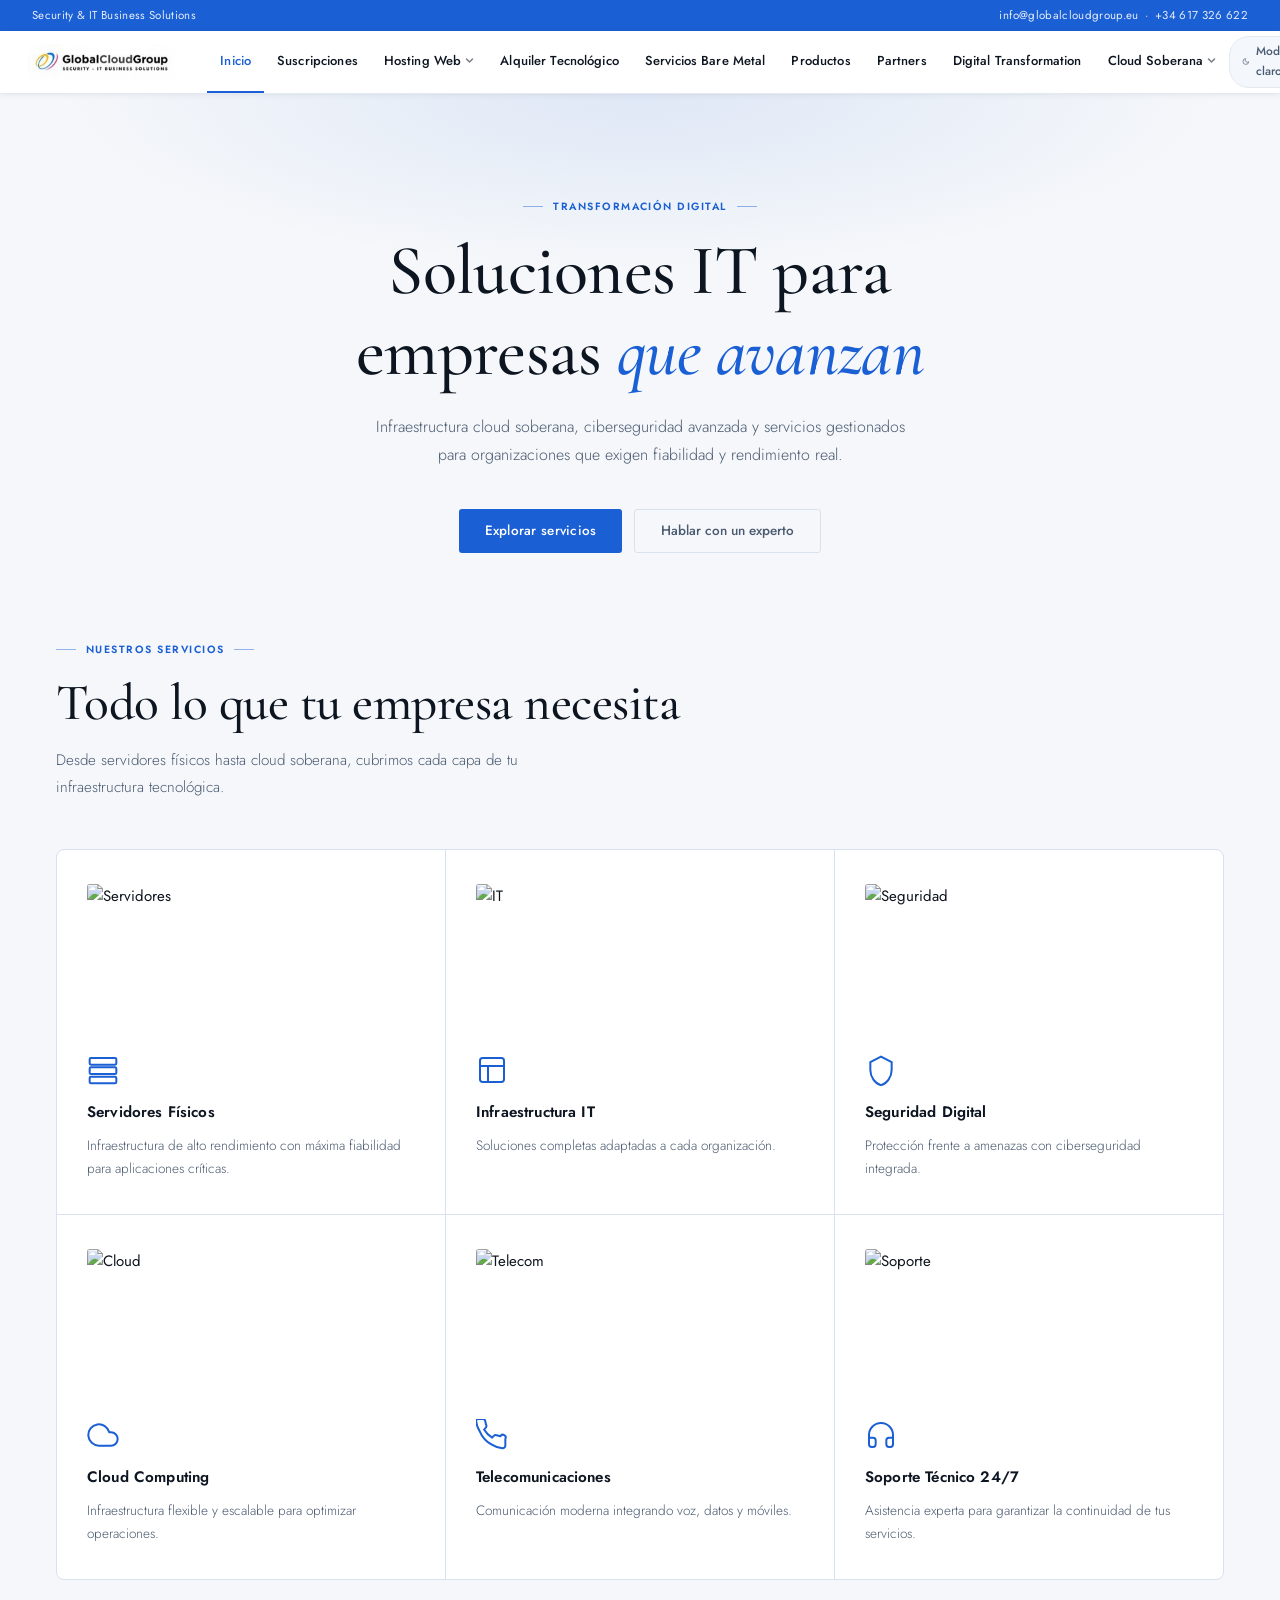
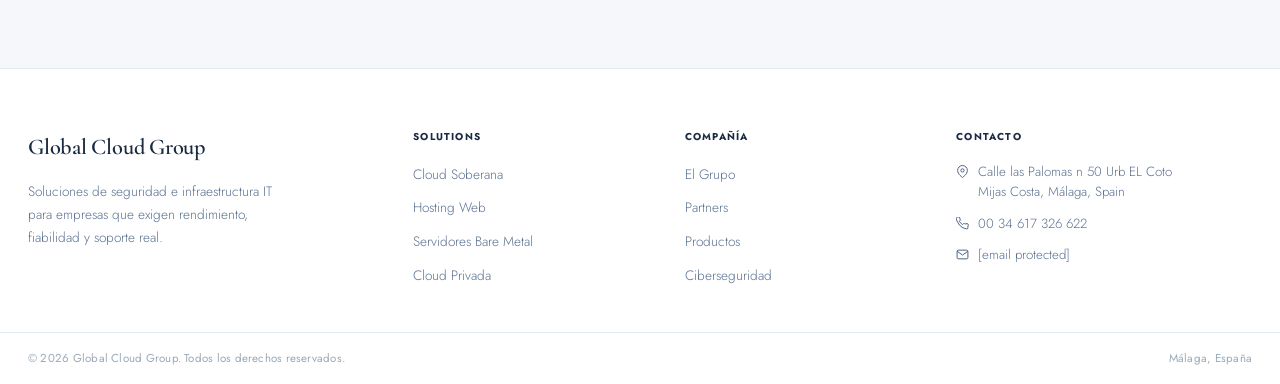
==== index.html @ 21113cb6 "Rename cloudglobal.html to index.html" ====
<!DOCTYPE html>
<html lang="es" data-theme="light">

<head>
  <meta charset="UTF-8" />
  <meta name="viewport" content="width=device-width, initial-scale=1.0" />
  <title>GlobalCloudGroup &ndash; Security &amp; IT Business Solutions</title>
  <link
    href="https://fonts.googleapis.com/css2?family=Cormorant+Garamond:ital,wght@0,400;0,500;0,600;1,400;1,500&family=Jost:wght@300;400;500;600&display=swap"
    rel="stylesheet" />
  <style>
    /* ═══════════════════════════════════
   TOKENS
═══════════════════════════════════ */
    :root {
      --font-display: 'Cormorant Garamond', Georgia, serif;
      --font-body: 'Jost', system-ui, sans-serif;
      --radius: 3px;
      --radius-lg: 8px;
      --ease: 0.2s ease;
    }

    [data-theme="dark"] {
      --bg: #08101f;
      --surface: #0f1928;
      --surface2: #162035;
      --border: #1c2e46;
      --accent: #1a5fd4;
      --accent-h: #1450b8;
      --text: #ffffff;
      --text-2: #e2e8f0;
      --text-3: #94a3b8;
      --nav-bg: #ffffff;
      --nav-text: #0d1520;
      --nav-text2: #4a5a70;
      --nav-border: #e4eaf2;
      --nav-hover: #f4f7fc;
      --nav-accent: #1a5fd4;
      --footer-bg: #ffffff;
      --footer-text: #5a7090;
      --footer-h: #1a2a40;
    }

    [data-theme="light"] {
      --bg: #f5f7fa;
      --surface: #ffffff;
      --surface2: #edf1f8;
      --border: #d8e2ef;
      --accent: #1a5fd4;
      --accent-h: #1450b8;
      --text: #0d1520;
      --text-2: #4a5a70;
      --text-3: #8a9db8;
      --nav-bg: #ffffff;
      --nav-text: #0d1520;
      --nav-text2: #4a5a70;
      --nav-border: #e4eaf2;
      --nav-hover: #f4f7fc;
      --nav-accent: #1a5fd4;
      --footer-bg: #ffffff;
      --footer-text: #5a7090;
      --footer-h: #1a2a40;
    }

    *,
    *::before,
    *::after {
      box-sizing: border-box;
      margin: 0;
      padding: 0;
    }

    html {
      scroll-behavior: smooth;
    }

    body {
      font-family: var(--font-body);
      background: var(--bg);
      color: var(--text);
      font-size: 15px;
      line-height: 1.65;
      -webkit-font-smoothing: antialiased;
      transition: background var(--ease), color var(--ease);
    }

    img {
      display: block;
      max-width: 100%;
    }

    a {
      text-decoration: none;
      color: inherit;
    }

    /* ═══════════════════════════════════
   PAGE SWITCHING
═══════════════════════════════════ */
    .page {
      display: none;
    }

    .page.active {
      display: block;
    }

    /* ═══════════════════════════════════
   TOPBAR
═══════════════════════════════════ */
    .topbar {
      background: var(--accent);
      color: rgba(255, 255, 255, 0.88);
      font-size: 11.5px;
      font-weight: 400;
      letter-spacing: 0.03em;
      padding: 6px 32px;
      display: flex;
      justify-content: space-between;
      align-items: center;
    }

    .topbar a {
      color: inherit;
      transition: opacity var(--ease);
    }

    .topbar a:hover {
      opacity: 0.75;
    }

    /* ═══════════════════════════════════
   NAV
═══════════════════════════════════ */
    nav {
      position: sticky;
      top: 0;
      z-index: 900;
      background: var(--nav-bg);
      border-bottom: 1px solid var(--nav-border);
      box-shadow: 0 1px 6px rgba(0, 0, 0, 0.07);
      transition: background var(--ease);
    }

    .nav-wrap {
      max-width: 1280px;
      margin: 0 auto;
      padding: 0 28px;
      height: 62px;
      display: flex;
      align-items: center;
    }

    .logo {
      display: flex;
      align-items: center;
      margin-right: 32px;
      flex-shrink: 0;
      cursor: pointer;
    }

    .logo img {
      height: 36px;
      object-fit: contain;
    }

    .nav-menu {
      display: flex;
      align-items: center;
      list-style: none;
      flex: 1;
    }

    .nav-item {
      position: relative;
    }

    .nav-link {
      display: flex;
      align-items: center;
      gap: 4px;
      padding: 0 13px;
      height: 62px;
      font-size: 13px;
      font-weight: 500;
      color: var(--nav-text);
      cursor: pointer;
      white-space: nowrap;
      user-select: none;
      border-bottom: 2px solid transparent;
      transition: color var(--ease), border-color var(--ease), background var(--ease);
      letter-spacing: 0.01em;
    }

    .nav-link:hover {
      color: var(--nav-accent);
      background: var(--nav-hover);
    }

    .nav-item.open>.nav-link,
    .nav-link.current {
      color: var(--nav-accent);
      border-bottom-color: var(--nav-accent);
    }

    .nav-chevron {
      width: 9px;
      height: 9px;
      stroke: currentColor;
      fill: none;
      stroke-width: 2;
      stroke-linecap: round;
      stroke-linejoin: round;
      transition: transform 0.18s;
      flex-shrink: 0;
      opacity: 0.55;
    }

    .nav-item.open .nav-chevron {
      transform: rotate(180deg);
    }

    .nav-dropdown {
      position: absolute;
      top: calc(100% + 2px);
      left: 0;
      min-width: 200px;
      background: #fff;
      border: 1px solid #e0e8f0;
      border-radius: var(--radius-lg);
      box-shadow: 0 8px 28px rgba(0, 0, 0, 0.1);
      overflow: hidden;
      opacity: 0;
      transform: translateY(-6px);
      pointer-events: none;
      transition: opacity 0.18s, transform 0.18s;
      z-index: 999;
    }

    .nav-item.open .nav-dropdown {
      opacity: 1;
      transform: translateY(0);
      pointer-events: all;
    }

    .nav-dropdown a {
      display: block;
      padding: 10px 18px;
      font-size: 13px;
      font-weight: 400;
      color: #1a2535;
      border-bottom: 1px solid #f0f5fa;
      transition: background 0.15s, color 0.15s;
    }

    .nav-dropdown a:last-child {
      border-bottom: none;
    }

    .nav-dropdown a:hover {
      background: #f0f6ff;
      color: #1a5fd4;
    }

    .nav-right {
      margin-left: auto;
      display: flex;
      align-items: center;
      gap: 12px;
    }

    .theme-pill {
      display: flex;
      align-items: center;
      gap: 6px;
      background: var(--nav-hover);
      border: 1px solid var(--nav-border);
      border-radius: 20px;
      padding: 5px 12px;
      font-size: 12px;
      font-weight: 500;
      color: var(--nav-text2);
      cursor: pointer;
      user-select: none;
      transition: border-color var(--ease), color var(--ease);
    }

    .theme-pill:hover {
      border-color: var(--nav-accent);
      color: var(--nav-accent);
    }

    .theme-pill svg {
      width: 13px;
      height: 13px;
    }

    .btn-nav {
      padding: 8px 20px;
      background: var(--accent);
      color: #fff;
      border-radius: var(--radius);
      font-size: 12.5px;
      font-weight: 600;
      letter-spacing: 0.02em;
      transition: background var(--ease);
      white-space: nowrap;
    }

    .btn-nav:hover {
      background: var(--accent-h);
    }

    .hamburger {
      display: none;
      flex-direction: column;
      gap: 5px;
      cursor: pointer;
      padding: 6px;
      margin-left: 12px;
    }

    .hamburger span {
      display: block;
      width: 20px;
      height: 1.5px;
      background: var(--nav-text);
      border-radius: 2px;
    }

    /* ═══════════════════════════════════
   SHARED SECTION PRIMITIVES
═══════════════════════════════════ */
    .section-wrap {
      max-width: 1280px;
      margin: 0 auto;
      padding: 0 28px;
    }

    .eyebrow {
      display: inline-flex;
      align-items: center;
      gap: 10px;
      font-size: 10.5px;
      font-weight: 600;
      letter-spacing: 0.14em;
      text-transform: uppercase;
      color: var(--accent);
      margin-bottom: 16px;
    }

    .eyebrow::before,
    .eyebrow::after {
      content: '';
      display: block;
      width: 20px;
      height: 1px;
      background: var(--accent);
      opacity: 0.45;
    }

    .display-title {
      font-family: var(--font-display);
      font-size: clamp(2rem, 4vw, 3.2rem);
      font-weight: 500;
      line-height: 1.15;
      color: var(--text);
      margin-bottom: 14px;
      letter-spacing: -0.01em;
    }

    .display-title em {
      font-style: italic;
      color: var(--accent);
    }

    .lead {
      font-size: 0.95rem;
      color: var(--text-2);
      line-height: 1.75;
      font-weight: 300;
      max-width: 500px;
      margin-bottom: 48px;
    }

    /* card grid */
    .card-grid {
      display: grid;
      gap: 1px;
      background: var(--border);
      border: 1px solid var(--border);
      border-radius: var(--radius-lg);
      overflow: hidden;
    }

    .card-grid.cols-3 {
      grid-template-columns: repeat(3, 1fr);
    }

    .card-grid.cols-2 {
      grid-template-columns: repeat(2, 1fr);
    }

    .g-card {
      background: var(--surface);
      padding: 34px 30px;
      transition: background var(--ease);
      position: relative;
    }

    .g-card::before {
      content: '';
      position: absolute;
      top: 0;
      left: 0;
      width: 2px;
      height: 0;
      background: var(--accent);
      transition: height 0.3s ease;
    }

    .g-card:hover {
      background: var(--surface2);
    }

    .g-card:hover::before {
      height: 100%;
    }

    .g-card-img {
      width: 100%;
      height: 150px;
      object-fit: cover;
      border-radius: 3px;
      margin-bottom: 20px;
      filter: saturate(0.8);
      transition: filter var(--ease);
    }

    .g-card:hover .g-card-img {
      filter: saturate(1);
    }

    .g-card-icon {
      width: 32px;
      height: 32px;
      color: var(--accent);
      margin-bottom: 14px;
    }

    .g-card-icon svg {
      width: 100%;
      height: 100%;
    }

    .g-card h3 {
      font-size: 0.95rem;
      font-weight: 600;
      color: var(--text);
      margin-bottom: 9px;
      letter-spacing: 0.01em;
    }

    .g-card p {
      font-size: 0.85rem;
      color: var(--text-2);
      line-height: 1.7;
      font-weight: 300;
    }

    /* buttons */
    .btn-primary {
      display: inline-block;
      padding: 11px 26px;
      background: var(--accent);
      color: #fff;
      border-radius: var(--radius);
      font-size: 13.5px;
      font-weight: 500;
      letter-spacing: 0.02em;
      transition: background var(--ease);
    }

    .btn-primary:hover {
      background: var(--accent-h);
    }

    .btn-outline {
      display: inline-block;
      padding: 10px 26px;
      border: 1px solid var(--border);
      color: var(--text-2);
      border-radius: var(--radius);
      font-size: 13.5px;
      font-weight: 500;
      transition: border-color var(--ease), color var(--ease);
    }

    .btn-outline:hover {
      border-color: var(--accent);
      color: var(--accent);
    }

    /* ═══════════════════════════════════
   HERO (HOME)
═══════════════════════════════════ */
    .home-hero {
      padding: 96px 28px 80px;
      text-align: center;
      position: relative;
      overflow: hidden;
    }

    [data-theme="light"] .home-hero::before {
      content: '';
      position: absolute;
      inset: 0;
      background: radial-gradient(ellipse 70% 50% at 50% 0%, rgba(26, 95, 212, 0.1) 0%, transparent 65%);
      pointer-events: none;
    }

    .home-hero-inner {
      max-width: 780px;
      margin: 0 auto;
      position: relative;
    }

    .home-hero .display-title {
      font-size: clamp(2.8rem, 6vw, 4.4rem);
      margin-bottom: 20px;
    }

    .home-hero .lead {
      max-width: 560px;
      margin: 0 auto 40px;
      font-size: 1rem;
    }

    .hero-btns {
      display: flex;
      gap: 12px;
      justify-content: center;
      flex-wrap: wrap;
    }

    /* ═══════════════════════════════════
   HOME SERVICES
═══════════════════════════════════ */
    .home-services {
      padding: 0 28px 88px;
    }

    .home-services .section-wrap {
      max-width: 1280px;
    }

    /* ═══════════════════════════════════
   HOSTING HERO
═══════════════════════════════════ */
    .page-hero {
      padding: 80px 28px 64px;
      max-width: 800px;
      margin: 0 auto;
      text-align: center;
    }

    .page-hero .display-title {
      font-size: clamp(2.2rem, 4.5vw, 3.6rem);
    }

    .page-hero .lead {
      max-width: 100%;
      margin-left: auto;
      margin-right: auto;
    }

    /* ═══════════════════════════════════
   PRICING
═══════════════════════════════════ */
    .pricing-wrap {
      max-width: 1100px;
      margin: 0 auto;
      padding: 0 28px 96px;
    }

    .pricing-grid {
      display: grid;
      grid-template-columns: repeat(3, 1fr);
      gap: 1px;
      background: var(--border);
      border: 1px solid var(--border);
      border-radius: var(--radius-lg);
      overflow: visible;
      position: relative;
    }

    .price-card {
      background: var(--surface);
      padding: 38px 30px 34px;
      position: relative;
    }

    .price-card:first-child {
      border-radius: var(--radius-lg) 0 0 var(--radius-lg);
    }

    .price-card:last-child {
      border-radius: 0 var(--radius-lg) var(--radius-lg) 0;
    }

    .price-card.featured {
      background: var(--accent);
      margin: -12px -1px;
      border-radius: var(--radius-lg) !important;
      box-shadow: 0 12px 40px rgba(26, 95, 212, 0.28);
      z-index: 2;
      padding-top: 50px;
    }

    .badge-popular {
      position: absolute;
      top: 16px;
      left: 50%;
      transform: translateX(-50%);
      background: rgba(255, 255, 255, 0.18);
      color: #fff;
      font-size: 10px;
      font-weight: 600;
      letter-spacing: 0.1em;
      text-transform: uppercase;
      padding: 4px 14px;
      border-radius: 20px;
      white-space: nowrap;
    }

    .price-plan-name {
      font-size: 10.5px;
      font-weight: 700;
      letter-spacing: 0.12em;
      text-transform: uppercase;
      color: var(--text-2);
      margin-bottom: 14px;
    }

    .price-card.featured .price-plan-name {
      color: rgba(255, 255, 255, 0.75);
    }

    .price-amount {
      display: flex;
      align-items: flex-end;
      gap: 2px;
      margin-bottom: 28px;
    }

    .price-num {
      font-family: var(--font-display);
      font-size: 3.2rem;
      font-weight: 500;
      line-height: 1;
      color: var(--accent);
    }

    .price-card.featured .price-num {
      color: #fff;
    }

    .price-cur {
      font-size: 1.3rem;
      font-weight: 500;
      color: var(--accent);
      padding-bottom: 6px;
    }

    .price-card.featured .price-cur {
      color: #fff;
    }

    .price-period {
      font-size: 0.8rem;
      color: var(--text-2);
      padding-bottom: 7px;
      margin-left: 2px;
    }

    .price-card.featured .price-period {
      color: rgba(255, 255, 255, 0.65);
    }

    .price-features {
      list-style: none;
      display: flex;
      flex-direction: column;
      gap: 10px;
      margin-bottom: 28px;
    }

    .price-features li {
      display: flex;
      align-items: center;
      gap: 10px;
      font-size: 0.875rem;
      color: var(--text);
      font-weight: 300;
    }

    .price-card.featured .price-features li {
      color: #fff;
    }

    .check-icon {
      width: 15px;
      height: 15px;
      flex-shrink: 0;
    }

    .btn-plan {
      display: block;
      width: 100%;
      padding: 11px;
      text-align: center;
      border-radius: var(--radius);
      font-size: 13px;
      font-weight: 600;
      letter-spacing: 0.02em;
      transition: all var(--ease);
    }

    .btn-plan-outline {
      border: 1px solid var(--border);
      color: var(--text);
    }

    .btn-plan-outline:hover {
      border-color: var(--accent);
      color: var(--accent);
    }

    .btn-plan-white {
      background: #fff;
      color: var(--accent);
    }

    .btn-plan-white:hover {
      background: #f0f4ff;
    }

    /* ═══════════════════════════════════
   FOOTER
═══════════════════════════════════ */
    footer {
      background: var(--footer-bg);
      border-top: 1px solid #e4eaf2;
    }

    .footer-inner {
      max-width: 1280px;
      margin: 0 auto;
      padding: 60px 28px 44px;
      display: grid;
      grid-template-columns: 1.5fr 1fr 1fr 1.3fr;
      gap: 44px;
    }

    .footer-logo {
      height: 34px;
      object-fit: contain;
      margin-bottom: 14px;
    }

    .footer-tagline {
      font-size: 0.85rem;
      color: var(--footer-text);
      line-height: 1.7;
      max-width: 270px;
      font-weight: 300;
    }

    .footer-col h5 {
      font-size: 10px;
      font-weight: 700;
      letter-spacing: 0.12em;
      text-transform: uppercase;
      color: var(--footer-h);
      margin-bottom: 16px;
    }

    .footer-col ul {
      list-style: none;
      display: flex;
      flex-direction: column;
      gap: 9px;
    }

    .footer-col ul li a {
      font-size: 0.85rem;
      color: var(--footer-text);
      font-weight: 300;
      transition: color var(--ease);
    }

    .footer-col ul li a:hover {
      color: #fff;
    }

    .footer-contact-list {
      display: flex;
      flex-direction: column;
      gap: 11px;
    }

    .footer-ci {
      display: flex;
      gap: 9px;
      align-items: flex-start;
      font-size: 0.83rem;
      color: var(--footer-text);
      line-height: 1.55;
      font-weight: 300;
    }

    .footer-ci svg {
      width: 13px;
      height: 13px;
      flex-shrink: 0;
      margin-top: 3px;
      color: #4a6080;
    }

    .footer-bottom {
      border-top: 1px solid #e4eaf2;
      max-width: 1280px;
      margin: 0 auto;
      padding: 16px 28px;
      display: flex;
      justify-content: space-between;
      font-size: 11.5px;
      color: #9aaaba;
      letter-spacing: 0.02em;
    }

    /* ═══════════════════════════════════
   RESPONSIVE
═══════════════════════════════════ */
    @media (max-width: 1024px) {
      .card-grid.cols-3 {
        grid-template-columns: repeat(2, 1fr);
      }

      .footer-inner {
        grid-template-columns: 1fr 1fr;
      }

      .pricing-grid {
        grid-template-columns: 1fr;
      }

      .price-card.featured {
        margin: 0;
        border-radius: var(--radius-lg) !important;
      }

      .price-card:first-child,
      .price-card:last-child {
        border-radius: var(--radius-lg);
      }
    }

    @media (max-width: 720px) {
      .nav-menu {
        display: none;
      }

      .nav-menu.open {
        display: flex;
        flex-direction: column;
        position: absolute;
        top: 62px;
        left: 0;
        right: 0;
        background: #fff;
        border-bottom: 1px solid #e4eaf2;
        padding: 6px 0;
        gap: 0;
      }

      .nav-link {
        height: auto;
        padding: 12px 20px;
        border-bottom: none;
      }

      .nav-dropdown {
        position: static;
        box-shadow: none;
        border: none;
        opacity: 1;
        transform: none;
        pointer-events: all;
        background: #f5f9ff;
        display: none;
        border-radius: 0;
      }

      .nav-item.open .nav-dropdown {
        display: block;
      }

      .nav-dropdown a {
        padding-left: 34px;
      }

      .hamburger {
        display: flex;
      }

      nav {
        position: relative;
      }

      .card-grid.cols-3,
      .card-grid.cols-2 {
        grid-template-columns: 1fr;
      }

      .footer-inner {
        grid-template-columns: 1fr;
        gap: 32px;
      }

      .theme-pill span {
        display: none;
      }
    }

    /* ── SUSCRIPCIONES ── */
    .subs-grid {
      display: grid;
      grid-template-columns: repeat(4, 1fr);
      gap: 24px;
      margin-top: 8px;
    }

    .subs-card {
      background: var(--surface);
      border: 1px solid var(--border);
      border-radius: var(--radius-lg);
      overflow: hidden;
      display: flex;
      flex-direction: column;
      transition: box-shadow 0.22s, border-color 0.22s;
    }

    .subs-card:hover {
      border-color: var(--accent);
      box-shadow: 0 8px 32px rgba(26, 95, 212, 0.10);
    }

    .subs-card-img {
      width: 100%;
      height: 160px;
      overflow: hidden;
    }

    .subs-card-img img {
      width: 100%;
      height: 100%;
      object-fit: cover;
      filter: saturate(0.85);
      transition: filter 0.22s;
    }

    .subs-card:hover .subs-card-img img {
      filter: saturate(1);
    }

    .subs-card-body {
      padding: 24px 22px 28px;
      display: flex;
      flex-direction: column;
      flex: 1;
      gap: 10px;
    }

    .subs-icon {
      width: 32px;
      height: 32px;
      color: var(--accent);
    }

    .subs-icon svg {
      width: 100%;
      height: 100%;
    }

    .subs-card-body h3 {
      font-size: 1rem;
      font-weight: 600;
      color: var(--text);
      line-height: 1.35;
    }

    .subs-card-body p {
      font-size: 0.855rem;
      color: var(--text-2);
      line-height: 1.65;
      font-weight: 300;
      flex: 1;
    }

    .subs-btn {
      cursor: pointer;
      display: inline-block;
      margin-top: 6px;
      font-size: 13px;
      padding: 10px 18px;
    }

    @media (max-width: 1024px) {
      .subs-grid {
        grid-template-columns: repeat(2, 1fr);
      }
    }

    @media (max-width: 600px) {
      .subs-grid {
        grid-template-columns: 1fr;
      }
    }

    /* SUSCRIPCIONES */
    .subs-grid {
      display: grid;
      grid-template-columns: repeat(4, 1fr);
      gap: 24px;
    }

    .subs-card {
      background: var(--surface);
      border: 1px solid var(--border);
      border-radius: var(--radius-lg);
      overflow: hidden;
      display: flex;
      flex-direction: column;
      transition: box-shadow .22s, border-color .22s;
    }

    .subs-card:hover {
      border-color: var(--accent);
      box-shadow: 0 8px 32px rgba(26, 95, 212, .10);
    }

    .subs-card-img {
      width: 100%;
      height: 160px;
      overflow: hidden;
    }

    .subs-card-img img {
      width: 100%;
      height: 100%;
      object-fit: cover;
      filter: saturate(.85);
      transition: filter .22s;
    }

    .subs-card:hover .subs-card-img img {
      filter: saturate(1);
    }

    .subs-card-body {
      padding: 24px 22px 28px;
      display: flex;
      flex-direction: column;
      flex: 1;
      gap: 10px;
    }

    .subs-icon {
      width: 32px;
      height: 32px;
      color: var(--accent);
    }

    .subs-icon svg {
      width: 100%;
      height: 100%;
    }

    .subs-card-body h3 {
      font-size: 1rem;
      font-weight: 600;
      color: var(--text);
      line-height: 1.35;
    }

    .subs-card-body p {
      font-size: .855rem;
      color: var(--text-2);
      line-height: 1.65;
      font-weight: 300;
      flex: 1;
    }

    .subs-btn {
      cursor: pointer;
      display: inline-block;
      margin-top: 6px;
      font-size: 13px;
      padding: 10px 18px;
    }

    /* DAAS GRID */
    .daas-grid {
      display: grid;
      grid-template-columns: repeat(4, 1fr);
      gap: 20px;
    }

    .daas-card {
      background: var(--surface);
      border: 1px solid var(--border);
      border-radius: var(--radius-lg);
      padding: 28px 24px;
      display: flex;
      flex-direction: column;
      gap: 10px;
      transition: border-color .2s, box-shadow .2s;
    }

    .daas-card:hover {
      border-color: var(--accent);
      box-shadow: 0 6px 24px rgba(26, 95, 212, .1);
    }

    .daas-card-corp {
      background: var(--surface2);
    }

    .daas-card-icon {
      width: 32px;
      height: 32px;
      color: var(--accent);
      margin-bottom: 4px;
    }

    .daas-card-icon svg {
      width: 100%;
      height: 100%;
    }

    .daas-card h4 {
      font-size: 1rem;
      font-weight: 600;
      color: var(--text);
    }

    .daas-range {
      font-size: .8rem;
      color: var(--text-2);
      font-weight: 300;
      line-height: 1.5;
    }

    .daas-price {
      font-family: 'Cormorant Garamond', serif;
      font-size: 2.4rem;
      font-weight: 500;
      color: var(--accent);
      line-height: 1;
      margin: 6px 0;
    }

    .daas-cur {
      font-size: 1.2rem;
      vertical-align: top;
      margin-top: 6px;
      display: inline-block;
    }

    .daas-period {
      font-family: 'Jost', sans-serif;
      font-size: .8rem;
      color: var(--text-2);
      margin-left: 2px;
    }

    @media(max-width:1024px) {
      .subs-grid {
        grid-template-columns: repeat(2, 1fr);
      }

      .daas-grid {
        grid-template-columns: repeat(2, 1fr);
      }
    }

    @media(max-width:600px) {
      .subs-grid {
        grid-template-columns: 1fr;
      }

      .daas-grid {
        grid-template-columns: 1fr;
      }
    }

    /* CONTACT */
    .contact-layout {
      display: grid;
      grid-template-columns: 1fr 1.4fr;
      gap: 28px;
      align-items: start;
    }

    .contact-info-box {
      background: var(--surface);
      border: 1px solid var(--border);
      border-radius: var(--radius-lg);
      padding: 32px 28px;
      display: flex;
      flex-direction: column;
      gap: 20px;
    }

    .contact-info-item {
      display: flex;
      gap: 14px;
      align-items: flex-start;
    }

    .contact-info-icon {
      width: 20px;
      height: 20px;
      color: var(--accent);
      flex-shrink: 0;
      margin-top: 2px;
    }

    .contact-info-icon svg {
      width: 100%;
      height: 100%;
    }

    .contact-form-box {
      background: var(--surface);
      border: 1px solid var(--border);
      border-radius: var(--radius-lg);
      padding: 36px 32px;
    }

    .form-group {
      display: flex;
      flex-direction: column;
      gap: 6px;
      margin-bottom: 20px;
    }

    .form-label {
      font-size: .82rem;
      font-weight: 500;
      color: var(--text);
      letter-spacing: 0.01em;
    }

    .form-input-wrap {
      position: relative;
      display: flex;
      align-items: center;
    }

    .form-input-wrap svg {
      position: absolute;
      left: 12px;
      width: 15px;
      height: 15px;
      color: var(--text-3);
    }

    .form-input {
      width: 100%;
      padding: 10px 12px 10px 36px;
      background: var(--bg);
      border: 1px solid var(--border);
      border-radius: var(--radius);
      font-family: var(--font-body);
      font-size: .875rem;
      color: var(--text);
      outline: none;
      transition: border-color .2s;
    }

    .form-input:focus {
      border-color: var(--accent);
    }

    .form-input::placeholder {
      color: var(--text-3);
    }

    .form-textarea {
      width: 100%;
      padding: 10px 12px;
      background: var(--bg);
      border: 1px solid var(--border);
      border-radius: var(--radius);
      font-family: var(--font-body);
      font-size: .875rem;
      color: var(--text);
      outline: none;
      resize: vertical;
      min-height: 120px;
      transition: border-color .2s;
    }

    .form-textarea:focus {
      border-color: var(--accent);
    }

    .form-textarea::placeholder {
      color: var(--text-3);
    }

    .form-submit {
      width: 100%;
      padding: 13px;
      background: var(--accent);
      color: #fff;
      border: none;
      border-radius: var(--radius);
      font-family: var(--font-body);
      font-size: 14px;
      font-weight: 600;
      cursor: pointer;
      display: flex;
      align-items: center;
      justify-content: center;
      gap: 8px;
      transition: background .2s;
    }

    .form-submit:hover {
      background: var(--accent-h);
    }

    @media(max-width:768px) {
      .contact-layout {
        grid-template-columns: 1fr;
      }
    }

    /* CONTACT */
    .contact-layout {
      display: grid;
      grid-template-columns: 1fr 1.4fr;
      gap: 28px;
      align-items: start;
    }

    .contact-info-box {
      background: var(--surface);
      border: 1px solid var(--border);
      border-radius: var(--radius-lg);
      padding: 32px 28px;
      display: flex;
      flex-direction: column;
      gap: 20px;
    }

    .contact-info-item {
      display: flex;
      gap: 14px;
      align-items: flex-start;
    }

    .contact-info-icon {
      width: 20px;
      height: 20px;
      color: var(--accent);
      flex-shrink: 0;
      margin-top: 2px;
    }

    .contact-info-icon svg {
      width: 100%;
      height: 100%;
    }

    .contact-form-box {
      background: var(--surface);
      border: 1px solid var(--border);
      border-radius: var(--radius-lg);
      padding: 36px 32px;
    }

    .form-group {
      display: flex;
      flex-direction: column;
      gap: 6px;
      margin-bottom: 20px;
    }

    .form-label {
      font-size: .82rem;
      font-weight: 500;
      color: var(--text);
      letter-spacing: 0.01em;
    }

    .form-input-wrap {
      position: relative;
      display: flex;
      align-items: center;
    }

    .form-input-wrap svg {
      position: absolute;
      left: 12px;
      width: 15px;
      height: 15px;
      color: var(--text-3);
    }

    .form-input {
      width: 100%;
      padding: 10px 12px 10px 36px;
      background: var(--bg);
      border: 1px solid var(--border);
      border-radius: var(--radius);
      font-family: var(--font-body);
      font-size: .875rem;
      color: var(--text);
      outline: none;
      transition: border-color .2s;
    }

    .form-input:focus {
      border-color: var(--accent);
    }

    .form-input::placeholder {
      color: var(--text-3);
    }

    .form-textarea {
      width: 100%;
      padding: 10px 12px;
      background: var(--bg);
      border: 1px solid var(--border);
      border-radius: var(--radius);
      font-family: var(--font-body);
      font-size: .875rem;
      color: var(--text);
      outline: none;
      resize: vertical;
      min-height: 120px;
      transition: border-color .2s;
    }

    .form-textarea:focus {
      border-color: var(--accent);
    }

    .form-textarea::placeholder {
      color: var(--text-3);
    }

    .form-submit {
      width: 100%;
      padding: 13px;
      background: var(--accent);
      color: #fff;
      border: none;
      border-radius: var(--radius);
      font-family: var(--font-body);
      font-size: 14px;
      font-weight: 600;
      cursor: pointer;
      display: flex;
      align-items: center;
      justify-content: center;
      gap: 8px;
      transition: background .2s;
    }

    .form-submit:hover {
      background: var(--accent-h);
    }

    @media(max-width:768px) {
      .contact-layout {
        grid-template-columns: 1fr;
      }
    }

    /* DIGITAL TRANSFORMATION */
    .dt-split {
      display: grid;
      grid-template-columns: 1fr 1fr;
      gap: 48px;
      align-items: center;
    }

    .dt-img img {
      width: 100%;
      height: 320px;
      object-fit: cover;
      border-radius: var(--radius-lg);
    }

    .dt-text {
      display: flex;
      flex-direction: column;
      align-items: flex-start;
    }

    @media(max-width:768px) {
      .dt-split {
        grid-template-columns: 1fr;
      }
    }


    /* ── ANIMATIONS ── */
    @keyframes fadeUp {
      from {
        opacity: 0;
        transform: translateY(22px);
      }

      to {
        opacity: 1;
        transform: translateY(0);
      }
    }

    .page.active .g-card,
    .page.active .subs-card,
    .page.active .price-card,
    .page.active .daas-card,
    .page.active .page-hero,
    .page.active .home-hero-inner,
    .page.active .dt-split,
    .page.active .contact-layout {
      animation: fadeUp 0.45s ease both;
    }

    .page.active .g-card:nth-child(1) {
      animation-delay: .05s
    }

    .page.active .g-card:nth-child(2) {
      animation-delay: .10s
    }

    .page.active .g-card:nth-child(3) {
      animation-delay: .15s
    }

    .page.active .g-card:nth-child(4) {
      animation-delay: .20s
    }

    .page.active .g-card:nth-child(5) {
      animation-delay: .25s
    }

    .page.active .g-card:nth-child(6) {
      animation-delay: .30s
    }

    .page.active .subs-card:nth-child(1) {
      animation-delay: .05s
    }

    .page.active .subs-card:nth-child(2) {
      animation-delay: .12s
    }

    .page.active .subs-card:nth-child(3) {
      animation-delay: .19s
    }

    .page.active .subs-card:nth-child(4) {
      animation-delay: .26s
    }

    .page.active .price-card:nth-child(1) {
      animation-delay: .05s
    }

    .page.active .price-card:nth-child(2) {
      animation-delay: .13s
    }

    .page.active .price-card:nth-child(3) {
      animation-delay: .21s
    }

    /* ── STATS ── */
    .stats-band {
      background: var(--accent);
      padding: 48px 28px;
      position: relative;
      z-index: 1;
    }

    .stats-inner {
      max-width: 1280px;
      margin: 0 auto;
      display: grid;
      grid-template-columns: repeat(4, 1fr);
      gap: 24px;
      text-align: center;
    }


    .stat-num {
      font-family: var(--font-display);
      font-size: 3rem;
      font-weight: 500;
      color: #fff;
      line-height: 1;
      margin-bottom: 8px;
    }

    .stat-label {
      font-size: .82rem;
      font-weight: 500;
      color: rgba(255, 255, 255, 0.75);
      letter-spacing: 0.06em;
      text-transform: uppercase;
    }

    @media(max-width:768px) {
      .stats-inner {
        grid-template-columns: repeat(2, 1fr);
      }
    }

    /* ── BREADCRUMB ── */
    .breadcrumb {
      position: relative;
      z-index: 1;
      max-width: 1280px;
      margin: 0 auto;
      padding: 14px 28px 0;
      display: flex;
      align-items: center;
      gap: 6px;
      font-size: 12px;
      color: var(--text-3);
    }

    .breadcrumb span {
      cursor: pointer;
      transition: color .2s;
    }

    .breadcrumb span:hover {
      color: var(--accent);
    }

    .breadcrumb .bc-sep {
      opacity: .4;
      cursor: default;
    }

    .breadcrumb .bc-current {
      color: var(--text-2);
      cursor: default;
      font-weight: 500;
    }

    /* ── BACK TO TOP ── */
    #backToTop {
      position: fixed;
      bottom: 32px;
      right: 32px;
      width: 40px;
      height: 40px;
      background: var(--accent);
      color: #fff;
      border: none;
      border-radius: 50%;
      cursor: pointer;
      display: flex;
      align-items: center;
      justify-content: center;
      box-shadow: 0 4px 16px rgba(26, 95, 212, .35);
      opacity: 0;
      transform: translateY(10px);
      transition: opacity .25s, transform .25s;
      z-index: 800;
    }

    #backToTop.visible {
      opacity: 1;
      transform: translateY(0);
    }

    #backToTop:hover {
      background: var(--accent-h);
    }

    /* ── LANG SWITCHER ── */
    .lang-switcher {
      display: flex;
      align-items: center;
      gap: 2px;
      background: var(--nav-hover);
      border: 1px solid var(--nav-border);
      border-radius: 6px;
      padding: 3px;
      flex-shrink: 0;
    }

    .lang-btn {
      padding: 4px 9px;
      border-radius: 4px;
      font-size: 11.5px;
      font-weight: 600;
      letter-spacing: 0.04em;
      cursor: pointer;
      color: var(--nav-text2);
      transition: background .15s, color .15s;
      user-select: none;
    }

    .lang-btn.active {
      background: var(--accent);
      color: #fff;
    }

    .lang-btn:not(.active):hover {
      color: var(--nav-accent);
    }

    /* ── NAV ACTIVE ITEM ── */
    .nav-link.current {
      color: var(--nav-accent) !important;
      border-bottom-color: var(--nav-accent) !important;
    }

    /* CONTACT */
    .contact-layout {
      display: grid;
      grid-template-columns: 1fr 1.4fr;
      gap: 28px;
      align-items: start;
    }

    .contact-info-box {
      background: var(--surface);
      border: 1px solid var(--border);
      border-radius: var(--radius-lg);
      padding: 32px 28px;
      display: flex;
      flex-direction: column;
      gap: 20px;
    }

    .contact-info-item {
      display: flex;
      gap: 14px;
      align-items: flex-start;
    }

    .contact-info-icon {
      width: 20px;
      height: 20px;
      color: var(--accent);
      flex-shrink: 0;
      margin-top: 2px;
    }

    .contact-info-icon svg {
      width: 100%;
      height: 100%;
    }

    .contact-form-box {
      background: var(--surface);
      border: 1px solid var(--border);
      border-radius: var(--radius-lg);
      padding: 36px 32px;
    }

    .form-group {
      display: flex;
      flex-direction: column;
      gap: 6px;
      margin-bottom: 20px;
    }

    .form-label {
      font-size: .82rem;
      font-weight: 500;
      color: var(--text);
      letter-spacing: 0.01em;
    }

    .form-input-wrap {
      position: relative;
      display: flex;
      align-items: center;
    }

    .form-input-wrap svg {
      position: absolute;
      left: 12px;
      width: 15px;
      height: 15px;
      color: var(--text-3);
    }

    .form-input {
      width: 100%;
      padding: 10px 12px 10px 36px;
      background: var(--bg);
      border: 1px solid var(--border);
      border-radius: var(--radius);
      font-family: var(--font-body);
      font-size: .875rem;
      color: var(--text);
      outline: none;
      transition: border-color .2s;
    }

    .form-input:focus {
      border-color: var(--accent);
    }

    .form-input::placeholder {
      color: var(--text-3);
    }

    .form-textarea {
      width: 100%;
      padding: 10px 12px;
      background: var(--bg);
      border: 1px solid var(--border);
      border-radius: var(--radius);
      font-family: var(--font-body);
      font-size: .875rem;
      color: var(--text);
      outline: none;
      resize: vertical;
      min-height: 120px;
      transition: border-color .2s;
    }

    .form-textarea:focus {
      border-color: var(--accent);
    }

    .form-textarea::placeholder {
      color: var(--text-3);
    }

    .form-submit {
      width: 100%;
      padding: 13px;
      background: var(--accent);
      color: #fff;
      border: none;
      border-radius: var(--radius);
      font-family: var(--font-body);
      font-size: 14px;
      font-weight: 600;
      cursor: pointer;
      display: flex;
      align-items: center;
      justify-content: center;
      gap: 8px;
      transition: background .2s;
    }

    .form-submit:hover {
      background: var(--accent-h);
    }

    @media(max-width:768px) {
      .contact-layout {
        grid-template-columns: 1fr;
      }
    }

    /* DIGITAL TRANSFORMATION */
    .dt-split {
      display: grid;
      grid-template-columns: 1fr 1fr;
      gap: 48px;
      align-items: center;
    }

    .dt-img img {
      width: 100%;
      height: 320px;
      object-fit: cover;
      border-radius: var(--radius-lg);
    }

    .dt-text {
      display: flex;
      flex-direction: column;
      align-items: flex-start;
    }

    @media(max-width:768px) {
      .dt-split {
        grid-template-columns: 1fr;
      }
    }


    /* ANIMATIONS */
    @keyframes fadeUp {
      from {
        opacity: 0;
        transform: translateY(20px);
      }

      to {
        opacity: 1;
        transform: translateY(0);
      }
    }

    .page.active .animate {
      animation: fadeUp 0.4s ease both;
    }

    .page.active .animate:nth-child(1) {
      animation-delay: .04s
    }

    .page.active .animate:nth-child(2) {
      animation-delay: .10s
    }

    .page.active .animate:nth-child(3) {
      animation-delay: .16s
    }

    .page.active .animate:nth-child(4) {
      animation-delay: .22s
    }

    .page.active .animate:nth-child(5) {
      animation-delay: .28s
    }

    .page.active .animate:nth-child(6) {
      animation-delay: .34s
    }

    /* STATS */
    .stats-band {
      background: var(--accent);
      padding: 44px 28px;
      position: relative;
      z-index: 1;
    }

    .stats-inner {
      max-width: 1280px;
      margin: 0 auto;
      display: grid;
      grid-template-columns: repeat(4, 1fr);
      gap: 24px;
      text-align: center;
    }

    .stat-num {
      font-family: 'Cormorant Garamond', serif;
      font-size: 3rem;
      font-weight: 500;
      color: #fff;
      line-height: 1;
      margin-bottom: 6px;
    }

    .stat-label {
      font-size: .78rem;
      font-weight: 500;
      color: rgba(255, 255, 255, .75);
      letter-spacing: .08em;
      text-transform: uppercase;
    }

    @media(max-width:700px) {
      .stats-inner {
        grid-template-columns: repeat(2, 1fr);
      }
    }

    /* BREADCRUMB */
    .breadcrumb {
      position: relative;
      z-index: 1;
      max-width: 1280px;
      margin: 0 auto;
      padding: 14px 28px 0;
      display: flex;
      align-items: center;
      gap: 6px;
      font-size: 12px;
      color: var(--text-3);
    }

    .breadcrumb .bc-link {
      cursor: pointer;
      transition: color .2s;
    }

    .breadcrumb .bc-link:hover {
      color: var(--accent);
    }

    .breadcrumb .bc-sep {
      opacity: .4;
    }

    .breadcrumb .bc-current {
      color: var(--text-2);
      font-weight: 500;
    }

    /* BACK TO TOP */
    #backToTop {
      position: fixed;
      bottom: 28px;
      right: 28px;
      width: 40px;
      height: 40px;
      background: var(--accent);
      color: #fff;
      border: none;
      border-radius: 50%;
      cursor: pointer;
      display: flex;
      align-items: center;
      justify-content: center;
      box-shadow: 0 4px 14px rgba(26, 95, 212, .35);
      opacity: 0;
      transform: translateY(8px);
      transition: opacity .25s, transform .25s;
      z-index: 800;
    }

    #backToTop.visible {
      opacity: 1;
      transform: translateY(0);
    }

    #backToTop:hover {
      background: var(--accent-h);
    }

    /* LANG SWITCHER */
    .lang-switcher {
      display: flex;
      align-items: center;
      gap: 2px;
      background: var(--nav-hover);
      border: 1px solid var(--nav-border);
      border-radius: 6px;
      padding: 3px;
      flex-shrink: 0;
    }

    .lang-btn {
      padding: 4px 9px;
      border-radius: 4px;
      font-size: 11px;
      font-weight: 700;
      letter-spacing: .04em;
      cursor: pointer;
      color: var(--nav-text2);
      transition: background .15s, color .15s;
      user-select: none;
    }

    .lang-btn.active {
      background: var(--accent);
      color: #fff;
    }

    .lang-btn:not(.active):hover {
      color: var(--nav-accent);
    }

    /* ACTIVE NAV */
    .nav-link.current {
      color: var(--nav-accent) !important;
      border-bottom-color: var(--nav-accent) !important;
    }
  </style>
</head>

<body>
  <div class="topbar">
    <span>Security &amp; IT Business Solutions</span>
    <span><a href="mailto:info@globalcloudgroup.eu">info@globalcloudgroup.eu</a>&ensp;&middot;&ensp;<a
        href="tel:+34617326622">+34 617 326 622</a></span>
  </div>
  <nav>
    <div class="nav-wrap">
      <div class="logo" onclick="navigate('home')"><img
          src="[data-uri]"
          alt="GlobalCloudGroup" /></div>
      <div class="hamburger" onclick="toggleMobile()"><span></span><span></span><span></span></div>
      <ul class="nav-menu" id="navMenu">
        <li class="nav-item"><span class="nav-link" onclick="navigate('home')">Inicio</span></li>
        <li class="nav-item"><span class="nav-link" onclick="navigate('suscripciones')">Suscripciones</span></li>
        <li class="nav-item" id="dropHosting">
          <span class="nav-link" onclick="toggleDrop('dropHosting')">Hosting Web
            <svg class="nav-chevron" viewBox="0 0 12 12">
              <polyline points="2,4 6,8 10,4" />
            </svg>
          </span>
          <div class="nav-dropdown">
            <a href="#" onclick="navigate('hosting');return false">Hosting Web</a>
            <a href="#" onclick="navigate('planes');return false">Planes de Hosting</a>
          </div>
        </li>
        <li class="nav-item"><span class="nav-link" onclick="navigate('alquiler-tec')">Alquiler
            Tecnol&oacute;gico</span></li>
        <li class="nav-item"><span class="nav-link" onclick="navigate('bare-metal')">Servicios Bare Metal</span></li>
        <li class="nav-item"><span class="nav-link" onclick="navigate('productos')">Productos</span></li>
        <li class="nav-item"><span class="nav-link" onclick="navigate('partners')">Partners</span></li>
        <li class="nav-item"><span class="nav-link" onclick="navigate('digital')">Digital Transformation</span></li>
        <li class="nav-item" id="dropCloud">
          <span class="nav-link" onclick="toggleDrop('dropCloud')">Cloud Soberana
            <svg class="nav-chevron" viewBox="0 0 12 12">
              <polyline points="2,4 6,8 10,4" />
            </svg>
          </span>
          <div class="nav-dropdown">
            <a href="#" onclick="navigate('cloud');return false">Cloud</a>
            <a href="#" onclick="navigate('cloud-privada');return false">Nube Privada Empresarial</a>
          </div>
        </li>
      </ul>
      <div class="nav-right">
        <div class="theme-pill" onclick="toggleTheme()">
          <svg viewBox="0 0 24 24" fill="none" stroke="currentColor" stroke-width="2" id="themeIcon">
            <path d="M21 12.79A9 9 0 1111.21 3 7 7 0 0021 12.79z" />
          </svg>
          <span id="themeLabel">Modo claro</span>
        </div>
        <div class="lang-switcher">
          <span class="lang-btn active" onclick="setLang('es')">ES</span>
          <span class="lang-btn" onclick="setLang('en')">EN</span>
          <span class="lang-btn" onclick="setLang('fr')">FR</span>
        </div>
        <span class="btn-nav" id="btn-contact" style="cursor:pointer" onclick="navigate('contacto')">Contactar</span>
      </div>
    </div>
  </nav>
  <div class="page active" id="page-home">
    <section class="home-hero">
      <div class="home-hero-inner">
        <div class="eyebrow">Transformaci&oacute;n Digital</div>
        <h1 class="display-title">Soluciones IT para<br />empresas <em>que avanzan</em></h1>
        <p class="lead">Infraestructura cloud soberana, ciberseguridad avanzada y servicios gestionados para
          organizaciones que exigen fiabilidad y rendimiento real.</p>
        <div class="hero-btns">
          <span class="btn-primary" style="cursor:pointer" onclick="navigate('hosting')">Explorar servicios</span>
          <span class="btn-outline" style="cursor:pointer">Hablar con un experto</span>
        </div>
      </div>
    </section>
    <section class="home-services">
      <div class="section-wrap">
        <div class="eyebrow">Nuestros servicios</div>
        <h2 class="display-title">Todo lo que tu empresa necesita</h2>
        <p class="lead">Desde servidores f&iacute;sicos hasta cloud soberana, cubrimos cada capa de tu infraestructura
          tecnol&oacute;gica.</p>
        <div class="card-grid cols-3">
          <div class="g-card animate"><img class="g-card-img"
              src="https://images.unsplash.com/photo-1629654297299-c8506221ca97?w=700&q=75" alt="Servidores" />
            <div class="g-card-icon"><svg viewBox="0 0 24 24" fill="none" stroke="currentColor" stroke-width="1.5">
                <rect x="2" y="3" width="20" height="5" rx="1" />
                <rect x="2" y="10" width="20" height="5" rx="1" />
                <rect x="2" y="17" width="20" height="5" rx="1" />
              </svg></div>
            <h3>Servidores F&iacute;sicos</h3>
            <p>Infraestructura de alto rendimiento con m&aacute;xima fiabilidad para aplicaciones cr&iacute;ticas.</p>
          </div>
          <div class="g-card animate"><img class="g-card-img"
              src="https://images.unsplash.com/photo-1581091226825-a6a2a5aee158?w=700&q=75" alt="IT" />
            <div class="g-card-icon"><svg viewBox="0 0 24 24" fill="none" stroke="currentColor" stroke-width="1.5">
                <rect x="3" y="3" width="18" height="18" rx="2" />
                <path d="M3 9h18M9 21V9" />
              </svg></div>
            <h3>Infraestructura IT</h3>
            <p>Soluciones completas adaptadas a cada organizaci&oacute;n.</p>
          </div>
          <div class="g-card animate"><img class="g-card-img"
              src="https://images.unsplash.com/photo-1518770660439-4636190af475?w=700&q=75" alt="Seguridad" />
            <div class="g-card-icon"><svg viewBox="0 0 24 24" fill="none" stroke="currentColor" stroke-width="1.5">
                <path d="M12 2L4 6v6c0 5.25 3.5 10.15 8 11.35C16.5 22.15 20 17.25 20 12V6l-8-4z" />
              </svg></div>
            <h3>Seguridad Digital</h3>
            <p>Protecci&oacute;n frente a amenazas con ciberseguridad integrada.</p>
          </div>
          <div class="g-card animate"><img class="g-card-img"
              src="https://images.unsplash.com/photo-1544197150-b99a580bb7a8?w=700&q=75" alt="Cloud" />
            <div class="g-card-icon"><svg viewBox="0 0 24 24" fill="none" stroke="currentColor" stroke-width="1.5">
                <path d="M18 10h-1.26A8 8 0 109 20h9a5 5 0 000-10z" />
              </svg></div>
            <h3>Cloud Computing</h3>
            <p>Infraestructura flexible y escalable para optimizar operaciones.</p>
          </div>
          <div class="g-card animate"><img class="g-card-img"
              src="https://images.unsplash.com/photo-1563986768609-322da13575f3?w=700&q=75" alt="Telecom" />
            <div class="g-card-icon"><svg viewBox="0 0 24 24" fill="none" stroke="currentColor" stroke-width="1.5">
                <path
                  d="M22 16.92v3a2 2 0 01-2.18 2 19.79 19.79 0 01-8.63-3.07A19.5 19.5 0 013.07 9.8 19.79 19.79 0 01.01 1.18 2 2 0 012 0h3a2 2 0 012 1.72 12.84 12.84 0 00.7 2.81 2 2 0 01-.45 2.11L6.09 7.91a16 16 0 006 6l1.27-1.27a2 2 0 012.11-.45 12.84 12.84 0 002.81.7A2 2 0 0122 14.92z" />
              </svg></div>
            <h3>Telecomunicaciones</h3>
            <p>Comunicaci&oacute;n moderna integrando voz, datos y m&oacute;viles.</p>
          </div>
          <div class="g-card animate"><img class="g-card-img"
              src="https://images.unsplash.com/photo-1555949963-aa79dcee981c?w=700&q=75" alt="Soporte" />
            <div class="g-card-icon"><svg viewBox="0 0 24 24" fill="none" stroke="currentColor" stroke-width="1.5">
                <path d="M3 18v-6a9 9 0 0118 0v6" />
                <path
                  d="M21 19a2 2 0 01-2 2h-1a2 2 0 01-2-2v-3a2 2 0 012-2h3zM3 19a2 2 0 002 2h1a2 2 0 002-2v-3a2 2 0 00-2-2H3z" />
              </svg></div>
            <h3>Soporte T&eacute;cnico 24/7</h3>
            <p>Asistencia experta para garantizar la continuidad de tus servicios.</p>
          </div>
        </div>
      </div>
    </section>
    <footer>
      <div class="footer-inner">
        <div>
          <span style="font-family:var(--font-display);font-size:1.4rem;font-weight:600;color:var(--footer-h);letter-spacing:-0.01em;display:inline-block;margin-bottom:14px">Global Cloud Group</span>
          <p class="footer-tagline">Soluciones de seguridad e infraestructura IT para empresas que exigen rendimiento,
            fiabilidad y soporte real.</p>
        </div>
        <div class="footer-col">
          <h5>Solutions</h5>
          <ul>
            <li><a href="#" onclick="navigate('home');return false">Cloud Soberana</a></li>
            <li><a href="#" onclick="navigate('hosting');return false">Hosting Web</a></li>
            <li><a href="#" onclick="navigate('home');return false">Servidores Bare Metal</a></li>
            <li><a href="#" onclick="navigate('home');return false">Cloud Privada</a></li>
          </ul>
        </div>
        <div class="footer-col">
          <h5>Compañía</h5>
          <ul>
            <li><a href="#" onclick="navigate('home');return false">El Grupo</a></li>
            <li><a href="#" onclick="navigate('home');return false">Partners</a></li>
            <li><a href="#" onclick="navigate('home');return false">Productos</a></li>
            <li><a href="#" onclick="navigate('home');return false">Ciberseguridad</a></li>
          </ul>
        </div>
        <div class="footer-col">
          <h5>Contacto</h5>
          <div class="footer-contact-list">
            <div class="footer-ci"><svg viewBox="0 0 24 24" fill="none" stroke="currentColor" stroke-width="1.8">
                <path d="M21 10c0 7-9 13-9 13s-9-6-9-13a9 9 0 0118 0z" />
                <circle cx="12" cy="10" r="3" />
              </svg><span>Calle las Palomas n 50 Urb EL Coto<br />Mijas Costa, Málaga, Spain</span></div>
            <div class="footer-ci"><svg viewBox="0 0 24 24" fill="none" stroke="currentColor" stroke-width="1.8">
                <path
                  d="M22 16.92v3a2 2 0 01-2.18 2 19.79 19.79 0 01-8.63-3.07A19.5 19.5 0 013.07 9.8 19.79 19.79 0 01.01 1.18 2 2 0 012 0h3a2 2 0 012 1.72c.127.96.361 1.903.7 2.81a2 2 0 01-.45 2.11L6.09 7.91a16 16 0 006 6l1.27-1.27a2 2 0 012.11-.45c.907.339 1.85.573 2.81.7A2 2 0 0122 16.92z" />
              </svg><span>00 34 617 326 622</span></div>
            <div class="footer-ci"><svg viewBox="0 0 24 24" fill="none" stroke="currentColor" stroke-width="1.8">
                <path d="M4 4h16c1.1 0 2 .9 2 2v12c0 1.1-.9 2-2 2H4c-1.1 0-2-.9-2-2V6c0-1.1.9-2 2-2z" />
                <polyline points="22,6 12,13 2,6" />
              </svg><span><a href="/cdn-cgi/l/email-protection" class="__cf_email__"
                  data-cfemail="82efe3ebeec2e1eeedf7e6e5eeede0e3eeace7f1">[email&#160;protected]</a></span></div>
          </div>
        </div>
      </div>
      <div class="footer-bottom">
        <span>&copy; 2026 Global Cloud Group. Todos los derechos reservados.</span>
        <span>Málaga, España</span>
      </div>
    </footer>
  </div>
  <div class="page" id="page-suscripciones">
    <div class="breadcrumb"><span class="bc-link" onclick="navigate('home')">Inicio</span><span class="bc-sep"> /
      </span><span class="bc-current">Suscripciones</span></div>
    <div class="page-hero">
      <div class="eyebrow">Suscripciones</div>
      <h1 class="display-title">Suscripciones</h1>
      <p class="lead" style="margin:0 auto">Descubre nuestras soluciones y suscripciones</p>
    </div>
    <section style="padding:0 28px 96px">
      <div class="section-wrap">
        <div class="subs-grid">
          <div class="subs-card animate">
            <div class="subs-card-img"><img
                src="https://images.unsplash.com/photo-1451187580459-43490279c0fa?w=600&q=75" alt="Alojamiento" /></div>
            <div class="subs-card-body">
              <div class="subs-icon"><svg viewBox="0 0 24 24" fill="none" stroke="currentColor" stroke-width="1.8">
                  <rect x="2" y="3" width="20" height="5" rx="1" />
                  <rect x="2" y="10" width="20" height="5" rx="1" />
                  <line x1="2" y1="17" x2="8" y2="17" />
                </svg></div>
              <h3>Planes de Alojamiento</h3>
              <p>Alojamiento web profesional para tu sitio</p><span class="btn-primary subs-btn"
                onclick="navigate('planes')">Ver Planes de Alojamiento</span>
            </div>
          </div>
          <div class="subs-card animate">
            <div class="subs-card-img"><img
                src="https://images.unsplash.com/photo-1518770660439-4636190af475?w=600&q=75" alt="Alquiler" /></div>
            <div class="subs-card-body">
              <div class="subs-icon"><svg viewBox="0 0 24 24" fill="none" stroke="currentColor" stroke-width="1.8">
                  <rect x="2" y="3" width="20" height="14" rx="2" />
                  <path d="M8 21h8M12 17v4" />
                </svg></div>
              <h3>Planes de Alquiler</h3>
              <p>Soluciones flexibles de alquiler tecnol&oacute;gico</p><span class="btn-primary subs-btn"
                onclick="navigate('alquiler')">Ver Planes de Alquiler</span>
            </div>
          </div>
          <div class="subs-card animate">
            <div class="subs-card-img"><img
                src="https://media.istockphoto.com/id/2201630657/es/foto/aplicaciones-de-correo-electr%C3%B3nico-gmail-outlook-apple-mail.jpg?s=612x612&amp;w=0&amp;k=20&amp;c=gfwKn7qldlFYvPSKsx8xhiR77MIR9AN5u6bKxDmTIJk="
                alt="Correo" /></div>
            <div class="subs-card-body">
              <div class="subs-icon"><svg viewBox="0 0 24 24" fill="none" stroke="currentColor" stroke-width="1.8">
                  <path d="M4 4h16c1.1 0 2 .9 2 2v12c0 1.1-.9 2-2 2H4c-1.1 0-2-.9-2-2V6c0-1.1.9-2 2-2z" />
                  <polyline points="22,6 12,13 2,6" />
                </svg></div>
              <h3>Soluciones de Correo Electr&oacute;nico Profesional</h3>
              <p>Protege tus comunicaciones con cifrado de extremo a extremo y protecci&oacute;n avanzada.</p><span
                class="btn-primary subs-btn" onclick="navigate('correo')">Explorar Nuestras Soluciones Seguras</span>
            </div>
          </div>
          <div class="subs-card animate">
            <div class="subs-card-img"><img src="https://images.unsplash.com/photo-1551288049-bebda4e38f71?w=600&q=75"
                alt="DAAS" /></div>
            <div class="subs-card-body">
              <div class="subs-icon"><svg viewBox="0 0 24 24" fill="none" stroke="currentColor" stroke-width="1.8">
                  <rect x="2" y="3" width="13" height="10" rx="1" />
                  <rect x="11" y="11" width="11" height="10" rx="1" />
                  <path d="M2 17h9" />
                </svg></div>
              <h3>Agente Digital como Servicio (DAAS)</h3>
              <p>Impulsa la transformaci&oacute;n digital de tu empresa</p><span class="btn-primary subs-btn"
                onclick="navigate('daas')">Ver Servicios DAAS</span>
            </div>
          </div>
        </div>
      </div>
    </section>
    <footer>
      <div class="footer-inner">
        <div>
          <span style="font-family:var(--font-display);font-size:1.4rem;font-weight:600;color:var(--footer-h);letter-spacing:-0.01em;display:inline-block;margin-bottom:14px">Global Cloud Group</span>
          <p class="footer-tagline">Soluciones de seguridad e infraestructura IT para empresas que exigen rendimiento,
            fiabilidad y soporte real.</p>
        </div>
        <div class="footer-col">
          <h5>Solutions</h5>
          <ul>
            <li><a href="#" onclick="navigate('home');return false">Cloud Soberana</a></li>
            <li><a href="#" onclick="navigate('hosting');return false">Hosting Web</a></li>
            <li><a href="#" onclick="navigate('home');return false">Servidores Bare Metal</a></li>
            <li><a href="#" onclick="navigate('home');return false">Cloud Privada</a></li>
          </ul>
        </div>
        <div class="footer-col">
          <h5>Compañía</h5>
          <ul>
            <li><a href="#" onclick="navigate('home');return false">El Grupo</a></li>
            <li><a href="#" onclick="navigate('home');return false">Partners</a></li>
            <li><a href="#" onclick="navigate('home');return false">Productos</a></li>
            <li><a href="#" onclick="navigate('home');return false">Ciberseguridad</a></li>
          </ul>
        </div>
        <div class="footer-col">
          <h5>Contacto</h5>
          <div class="footer-contact-list">
            <div class="footer-ci"><svg viewBox="0 0 24 24" fill="none" stroke="currentColor" stroke-width="1.8">
                <path d="M21 10c0 7-9 13-9 13s-9-6-9-13a9 9 0 0118 0z" />
                <circle cx="12" cy="10" r="3" />
              </svg><span>Calle las Palomas n 50 Urb EL Coto<br />Mijas Costa, Málaga, Spain</span></div>
            <div class="footer-ci"><svg viewBox="0 0 24 24" fill="none" stroke="currentColor" stroke-width="1.8">
                <path
                  d="M22 16.92v3a2 2 0 01-2.18 2 19.79 19.79 0 01-8.63-3.07A19.5 19.5 0 013.07 9.8 19.79 19.79 0 01.01 1.18 2 2 0 012 0h3a2 2 0 012 1.72c.127.96.361 1.903.7 2.81a2 2 0 01-.45 2.11L6.09 7.91a16 16 0 006 6l1.27-1.27a2 2 0 012.11-.45c.907.339 1.85.573 2.81.7A2 2 0 0122 16.92z" />
              </svg><span>00 34 617 326 622</span></div>
            <div class="footer-ci"><svg viewBox="0 0 24 24" fill="none" stroke="currentColor" stroke-width="1.8">
                <path d="M4 4h16c1.1 0 2 .9 2 2v12c0 1.1-.9 2-2 2H4c-1.1 0-2-.9-2-2V6c0-1.1.9-2 2-2z" />
                <polyline points="22,6 12,13 2,6" />
              </svg><span><a href="/cdn-cgi/l/email-protection" class="__cf_email__"
                  data-cfemail="82efe3ebeec2e1eeedf7e6e5eeede0e3eeace7f1">[email&#160;protected]</a></span></div>
          </div>
        </div>
      </div>
      <div class="footer-bottom">
        <span>&copy; 2026 Global Cloud Group. Todos los derechos reservados.</span>
        <span>Málaga, España</span>
      </div>
    </footer>
  </div>
  <div class="page" id="page-alquiler-tec">
    <div class="breadcrumb"><span class="bc-link" onclick="navigate('home')">Inicio</span><span class="bc-sep"> /
      </span><span class="bc-current">Alquiler Tecnológico</span></div>
    <div class="page-hero">
      <div class="eyebrow">Renting Tecnol&oacute;gico</div>
      <h1 class="display-title">Alquiler Tecnol&oacute;gico</h1>
      <p class="lead" style="margin:0 auto">Transforme su empresa con soluciones flexibles de renting tecnol&oacute;gico
        que se adaptan a sus necesidades</p>
    </div>
    <section style="padding:0 28px 56px">
      <div class="section-wrap">
        <div class="card-grid cols-3">
          <div class="g-card animate">
            <div class="g-card-icon"><svg viewBox="0 0 24 24" fill="none" stroke="currentColor" stroke-width="1.5">
                <rect x="2" y="3" width="20" height="5" rx="1" />
                <rect x="2" y="10" width="20" height="5" rx="1" />
                <line x1="2" y1="17" x2="12" y2="17" />
              </svg></div>
            <h3>Servidores Dedicados</h3>
            <p>Servidores dedicados de alto rendimiento con acceso root completo y configuraciones personalizadas.</p>
          </div>
          <div class="g-card animate">
            <div class="g-card-icon"><svg viewBox="0 0 24 24" fill="none" stroke="currentColor" stroke-width="1.5">
                <path d="M12 22s8-4 8-10V5l-8-3-8 3v7c0 6 8 10 8 10z" />
              </svg></div>
            <h3>Seguridad Primero</h3>
            <p>Seguridad empresarial con protecci&oacute;n DDoS y actualizaciones regulares.</p>
          </div>
          <div class="g-card animate">
            <div class="g-card-icon"><svg viewBox="0 0 24 24" fill="none" stroke="currentColor" stroke-width="1.5">
                <circle cx="12" cy="12" r="10" />
                <polyline points="12 6 12 12 16 14" />
              </svg></div>
            <h3>Soporte 24/7</h3>
            <p>Soporte t&eacute;cnico y monitoreo continuo para sus servidores alquilados.</p>
          </div>
        </div>
      </div>
    </section>
    <section style="padding:0 28px 72px">
      <div class="section-wrap">
        <h2 class="display-title" style="text-align:center;margin-bottom:40px">Beneficios para su Empresa</h2>
        <div class="card-grid" style="grid-template-columns:repeat(4,1fr)">
          <div class="g-card animate">
            <div class="g-card-icon"><svg viewBox="0 0 24 24" fill="none" stroke="currentColor" stroke-width="1.5">
                <line x1="12" y1="1" x2="12" y2="23" />
                <path d="M17 5H9.5a3.5 3.5 0 000 7h5a3.5 3.5 0 010 7H6" />
              </svg></div>
            <h3>Optimizaci&oacute;n de Costos</h3>
            <p>Reduzca el gasto de capital y convierta los costos fijos en gastos operativos flexibles.</p>
          </div>
          <div class="g-card animate">
            <div class="g-card-icon"><svg viewBox="0 0 24 24" fill="none" stroke="currentColor" stroke-width="1.5">
                <polyline points="23 6 13.5 15.5 8.5 10.5 1 18" />
                <polyline points="17 6 23 6 23 12" />
              </svg></div>
            <h3>Escalabilidad</h3>
            <p>Escale su infraestructura TI f&aacute;cilmente seg&uacute;n las necesidades de su negocio.</p>
          </div>
          <div class="g-card animate">
            <div class="g-card-icon"><svg viewBox="0 0 24 24" fill="none" stroke="currentColor" stroke-width="1.5">
                <path
                  d="M14.7 6.3a1 1 0 000 1.4l1.6 1.6a1 1 0 001.4 0l3.77-3.77a6 6 0 01-7.94 7.94l-6.91 6.91a2.12 2.12 0 01-3-3l6.91-6.91a6 6 0 017.94-7.94l-3.76 3.76z" />
              </svg></div>
            <h3>Mantenimiento sin Preocupaciones</h3>
            <p>El mantenimiento y actualizaciones del hardware son gestionados por nuestro equipo experto.</p>
          </div>
          <div class="g-card animate">
            <div class="g-card-icon"><svg viewBox="0 0 24 24" fill="none" stroke="currentColor" stroke-width="1.5">
                <rect x="4" y="4" width="16" height="16" rx="2" />
                <rect x="9" y="9" width="6" height="6" />
                <line x1="9" y1="1" x2="9" y2="4" />
                <line x1="15" y1="1" x2="15" y2="4" />
                <line x1="9" y1="20" x2="9" y2="23" />
                <line x1="15" y1="20" x2="15" y2="23" />
                <line x1="20" y1="9" x2="23" y2="9" />
                <line x1="20" y1="14" x2="23" y2="14" />
                <line x1="1" y1="9" x2="4" y2="9" />
                <line x1="1" y1="14" x2="4" y2="14" />
              </svg></div>
            <h3>&Uacute;ltima Tecnolog&iacute;a</h3>
            <p>Acceso siempre a la tecnolog&iacute;a m&aacute;s actual sin necesidad de grandes inversiones.</p>
          </div>
        </div>
      </div>
    </section>
    <div style="text-align:center;padding:0 28px 96px">
      <span onclick="navigate('alquiler')"
        style="cursor:pointer;display:inline-block;padding:11px 38px;background:#fff;color:#1a5fd4;border:2px solid #1a5fd4;border-radius:4px;font-size:14px;font-weight:600;letter-spacing:0.02em;box-sizing:border-box"
        onmouseover="this.style.background='#f4f7fb'" onmouseout="this.style.background='#fff'">Comenzar</span>
    </div>
    <footer>
      <div class="footer-inner">
        <div>
          <span style="font-family:var(--font-display);font-size:1.4rem;font-weight:600;color:var(--footer-h);letter-spacing:-0.01em;display:inline-block;margin-bottom:14px">Global Cloud Group</span>
          <p class="footer-tagline">Soluciones de seguridad e infraestructura IT para empresas que exigen rendimiento,
            fiabilidad y soporte real.</p>
        </div>
        <div class="footer-col">
          <h5>Solutions</h5>
          <ul>
            <li><a href="#" onclick="navigate('home');return false">Cloud Soberana</a></li>
            <li><a href="#" onclick="navigate('hosting');return false">Hosting Web</a></li>
            <li><a href="#" onclick="navigate('home');return false">Servidores Bare Metal</a></li>
            <li><a href="#" onclick="navigate('home');return false">Cloud Privada</a></li>
          </ul>
        </div>
        <div class="footer-col">
          <h5>Compañía</h5>
          <ul>
            <li><a href="#" onclick="navigate('home');return false">El Grupo</a></li>
            <li><a href="#" onclick="navigate('home');return false">Partners</a></li>
            <li><a href="#" onclick="navigate('home');return false">Productos</a></li>
            <li><a href="#" onclick="navigate('home');return false">Ciberseguridad</a></li>
          </ul>
        </div>
        <div class="footer-col">
          <h5>Contacto</h5>
          <div class="footer-contact-list">
            <div class="footer-ci"><svg viewBox="0 0 24 24" fill="none" stroke="currentColor" stroke-width="1.8">
                <path d="M21 10c0 7-9 13-9 13s-9-6-9-13a9 9 0 0118 0z" />
                <circle cx="12" cy="10" r="3" />
              </svg><span>Calle las Palomas n 50 Urb EL Coto<br />Mijas Costa, Málaga, Spain</span></div>
            <div class="footer-ci"><svg viewBox="0 0 24 24" fill="none" stroke="currentColor" stroke-width="1.8">
                <path
                  d="M22 16.92v3a2 2 0 01-2.18 2 19.79 19.79 0 01-8.63-3.07A19.5 19.5 0 013.07 9.8 19.79 19.79 0 01.01 1.18 2 2 0 012 0h3a2 2 0 012 1.72c.127.96.361 1.903.7 2.81a2 2 0 01-.45 2.11L6.09 7.91a16 16 0 006 6l1.27-1.27a2 2 0 012.11-.45c.907.339 1.85.573 2.81.7A2 2 0 0122 16.92z" />
              </svg><span>00 34 617 326 622</span></div>
            <div class="footer-ci"><svg viewBox="0 0 24 24" fill="none" stroke="currentColor" stroke-width="1.8">
                <path d="M4 4h16c1.1 0 2 .9 2 2v12c0 1.1-.9 2-2 2H4c-1.1 0-2-.9-2-2V6c0-1.1.9-2 2-2z" />
                <polyline points="22,6 12,13 2,6" />
              </svg><span><a href="/cdn-cgi/l/email-protection" class="__cf_email__"
                  data-cfemail="82efe3ebeec2e1eeedf7e6e5eeede0e3eeace7f1">[email&#160;protected]</a></span></div>
          </div>
        </div>
      </div>
      <div class="footer-bottom">
        <span>&copy; 2026 Global Cloud Group. Todos los derechos reservados.</span>
        <span>Málaga, España</span>
      </div>
    </footer>
  </div>
  <div class="page" id="page-alquiler">
    <div class="breadcrumb"><span class="bc-link" onclick="navigate('home')">Inicio</span><span class="bc-sep"> /
      </span><span class="bc-link" onclick="navigate('suscripciones')">Suscripciones</span><span class="bc-sep"> /
      </span><span class="bc-current">Planes de Suscripción</span></div>
    <div class="page-hero">
      <div class="eyebrow">Planes de Suscripci&oacute;n</div>
      <h1 class="display-title">Planes de Suscripci&oacute;n</h1>
      <p class="lead" style="margin:0 auto">Elija el plan de suscripci&oacute;n perfecto para las necesidades de su
        empresa</p>
    </div>
    <section style="padding:0 0 96px">
      <div class="pricing-wrap">
        <div class="pricing-grid">
          <div class="price-card animate">
            <div class="price-plan-name">Suscripci&oacute;n B&aacute;sica</div>
            <div class="price-amount"><span class="price-cur">&euro;</span><span class="price-num">49.99</span><span
                class="price-period">/month</span></div>
            <ul class="price-features">
              <li><svg class="check-icon" viewBox="0 0 15 15" fill="none">
                  <circle cx="7.5" cy="7.5" r="7.5" fill="#1a5fd4" opacity="0.12" />
                  <path d="M4 7.5l2.5 2.5 4-4" stroke="#1a5fd4" stroke-width="1.6" stroke-linecap="round"
                    stroke-linejoin="round" />
                </svg>Hardware Est&aacute;ndar</li>
              <li><svg class="check-icon" viewBox="0 0 15 15" fill="none">
                  <circle cx="7.5" cy="7.5" r="7.5" fill="#1a5fd4" opacity="0.12" />
                  <path d="M4 7.5l2.5 2.5 4-4" stroke="#1a5fd4" stroke-width="1.6" stroke-linecap="round"
                    stroke-linejoin="round" />
                </svg>Soporte B&aacute;sico</li>
              <li><svg class="check-icon" viewBox="0 0 15 15" fill="none">
                  <circle cx="7.5" cy="7.5" r="7.5" fill="#1a5fd4" opacity="0.12" />
                  <path d="M4 7.5l2.5 2.5 4-4" stroke="#1a5fd4" stroke-width="1.6" stroke-linecap="round"
                    stroke-linejoin="round" />
                </svg>Actualizaciones Mensuales</li>
            </ul>
            <a href="#" class="btn-plan btn-plan-outline" onclick="return false">Suscribirse Ahora</a>
          </div>
          <div class="price-card featured">
            <div class="badge-popular">M&aacute;s Popular</div>
            <div class="price-plan-name">Suscripci&oacute;n Profesional</div>
            <div class="price-amount"><span class="price-cur">&euro;</span><span class="price-num">99.99</span><span
                class="price-period">/month</span></div>
            <ul class="price-features">
              <li><svg class="check-icon" viewBox="0 0 15 15" fill="none">
                  <circle cx="7.5" cy="7.5" r="7.5" fill="rgba(255,255,255,0.2)" />
                  <path d="M4 7.5l2.5 2.5 4-4" stroke="white" stroke-width="1.6" stroke-linecap="round"
                    stroke-linejoin="round" />
                </svg>Hardware Premium</li>
              <li><svg class="check-icon" viewBox="0 0 15 15" fill="none">
                  <circle cx="7.5" cy="7.5" r="7.5" fill="rgba(255,255,255,0.2)" />
                  <path d="M4 7.5l2.5 2.5 4-4" stroke="white" stroke-width="1.6" stroke-linecap="round"
                    stroke-linejoin="round" />
                </svg>Soporte Prioritario</li>
              <li><svg class="check-icon" viewBox="0 0 15 15" fill="none">
                  <circle cx="7.5" cy="7.5" r="7.5" fill="rgba(255,255,255,0.2)" />
                  <path d="M4 7.5l2.5 2.5 4-4" stroke="white" stroke-width="1.6" stroke-linecap="round"
                    stroke-linejoin="round" />
                </svg>Actualizaciones Semanales</li>
              <li><svg class="check-icon" viewBox="0 0 15 15" fill="none">
                  <circle cx="7.5" cy="7.5" r="7.5" fill="rgba(255,255,255,0.2)" />
                  <path d="M4 7.5l2.5 2.5 4-4" stroke="white" stroke-width="1.6" stroke-linecap="round"
                    stroke-linejoin="round" />
                </svg>Garant&iacute;a de Reemplazo de Hardware</li>
            </ul>
            <a href="#" class="btn-plan btn-plan-white" onclick="return false">Suscribirse Ahora</a>
          </div>
          <div class="price-card animate">
            <div class="price-plan-name">Suscripci&oacute;n Empresarial</div>
            <div class="price-amount"><span class="price-cur">&euro;</span><span class="price-num">199.99</span><span
                class="price-period">/month</span></div>
            <ul class="price-features">
              <li><svg class="check-icon" viewBox="0 0 15 15" fill="none">
                  <circle cx="7.5" cy="7.5" r="7.5" fill="#1a5fd4" opacity="0.12" />
                  <path d="M4 7.5l2.5 2.5 4-4" stroke="#1a5fd4" stroke-width="1.6" stroke-linecap="round"
                    stroke-linejoin="round" />
                </svg>Soluciones de Hardware Personalizadas</li>
              <li><svg class="check-icon" viewBox="0 0 15 15" fill="none">
                  <circle cx="7.5" cy="7.5" r="7.5" fill="#1a5fd4" opacity="0.12" />
                  <path d="M4 7.5l2.5 2.5 4-4" stroke="#1a5fd4" stroke-width="1.6" stroke-linecap="round"
                    stroke-linejoin="round" />
                </svg>Soporte Dedicado 24/7</li>
              <li><svg class="check-icon" viewBox="0 0 15 15" fill="none">
                  <circle cx="7.5" cy="7.5" r="7.5" fill="#1a5fd4" opacity="0.12" />
                  <path d="M4 7.5l2.5 2.5 4-4" stroke="#1a5fd4" stroke-width="1.6" stroke-linecap="round"
                    stroke-linejoin="round" />
                </svg>Actualizaciones en Tiempo Real</li>
              <li><svg class="check-icon" viewBox="0 0 15 15" fill="none">
                  <circle cx="7.5" cy="7.5" r="7.5" fill="#1a5fd4" opacity="0.12" />
                  <path d="M4 7.5l2.5 2.5 4-4" stroke="#1a5fd4" stroke-width="1.6" stroke-linecap="round"
                    stroke-linejoin="round" />
                </svg>Reemplazo de Hardware Prioritario</li>
              <li><svg class="check-icon" viewBox="0 0 15 15" fill="none">
                  <circle cx="7.5" cy="7.5" r="7.5" fill="#1a5fd4" opacity="0.12" />
                  <path d="M4 7.5l2.5 2.5 4-4" stroke="#1a5fd4" stroke-width="1.6" stroke-linecap="round"
                    stroke-linejoin="round" />
                </svg>Soluciones de Integraci&oacute;n Personalizadas</li>
            </ul>
            <a href="#" class="btn-plan btn-plan-outline" onclick="return false">Suscribirse Ahora</a>
          </div>
        </div>
        <div style="text-align:center;margin-top:36px">
          <span class="btn-outline" style="cursor:pointer" onclick="navigate('alquiler-tec')">&larr; Volver a Alquiler
            Tecnol&oacute;gico</span>
        </div>
      </div>
    </section>
    <footer>
      <div class="footer-inner">
        <div>
          <span style="font-family:var(--font-display);font-size:1.4rem;font-weight:600;color:var(--footer-h);letter-spacing:-0.01em;display:inline-block;margin-bottom:14px">Global Cloud Group</span>
          <p class="footer-tagline">Soluciones de seguridad e infraestructura IT para empresas que exigen rendimiento,
            fiabilidad y soporte real.</p>
        </div>
        <div class="footer-col">
          <h5>Solutions</h5>
          <ul>
            <li><a href="#" onclick="navigate('home');return false">Cloud Soberana</a></li>
            <li><a href="#" onclick="navigate('hosting');return false">Hosting Web</a></li>
            <li><a href="#" onclick="navigate('home');return false">Servidores Bare Metal</a></li>
            <li><a href="#" onclick="navigate('home');return false">Cloud Privada</a></li>
          </ul>
        </div>
        <div class="footer-col">
          <h5>Compañía</h5>
          <ul>
            <li><a href="#" onclick="navigate('home');return false">El Grupo</a></li>
            <li><a href="#" onclick="navigate('home');return false">Partners</a></li>
            <li><a href="#" onclick="navigate('home');return false">Productos</a></li>
            <li><a href="#" onclick="navigate('home');return false">Ciberseguridad</a></li>
          </ul>
        </div>
        <div class="footer-col">
          <h5>Contacto</h5>
          <div class="footer-contact-list">
            <div class="footer-ci"><svg viewBox="0 0 24 24" fill="none" stroke="currentColor" stroke-width="1.8">
                <path d="M21 10c0 7-9 13-9 13s-9-6-9-13a9 9 0 0118 0z" />
                <circle cx="12" cy="10" r="3" />
              </svg><span>Calle las Palomas n 50 Urb EL Coto<br />Mijas Costa, Málaga, Spain</span></div>
            <div class="footer-ci"><svg viewBox="0 0 24 24" fill="none" stroke="currentColor" stroke-width="1.8">
                <path
                  d="M22 16.92v3a2 2 0 01-2.18 2 19.79 19.79 0 01-8.63-3.07A19.5 19.5 0 013.07 9.8 19.79 19.79 0 01.01 1.18 2 2 0 012 0h3a2 2 0 012 1.72c.127.96.361 1.903.7 2.81a2 2 0 01-.45 2.11L6.09 7.91a16 16 0 006 6l1.27-1.27a2 2 0 012.11-.45c.907.339 1.85.573 2.81.7A2 2 0 0122 16.92z" />
              </svg><span>00 34 617 326 622</span></div>
            <div class="footer-ci"><svg viewBox="0 0 24 24" fill="none" stroke="currentColor" stroke-width="1.8">
                <path d="M4 4h16c1.1 0 2 .9 2 2v12c0 1.1-.9 2-2 2H4c-1.1 0-2-.9-2-2V6c0-1.1.9-2 2-2z" />
                <polyline points="22,6 12,13 2,6" />
              </svg><span><a href="/cdn-cgi/l/email-protection" class="__cf_email__"
                  data-cfemail="82efe3ebeec2e1eeedf7e6e5eeede0e3eeace7f1">[email&#160;protected]</a></span></div>
          </div>
        </div>
      </div>
      <div class="footer-bottom">
        <span>&copy; 2026 Global Cloud Group. Todos los derechos reservados.</span>
        <span>Málaga, España</span>
      </div>
    </footer>
  </div>
  <div class="page" id="page-correo">
    <div class="breadcrumb"><span class="bc-link" onclick="navigate('home')">Inicio</span><span class="bc-sep"> /
      </span><span class="bc-link" onclick="navigate('suscripciones')">Suscripciones</span><span class="bc-sep"> /
      </span><span class="bc-current">Correo Electrónico</span></div>
    <div class="page-hero">
      <div class="eyebrow">Correo Electr&oacute;nico</div>
      <h1 class="display-title">Soluciones de Correo<br /><em>Electr&oacute;nico Profesional</em></h1>
      <p class="lead" style="margin:0 auto">Servicios de correo electr&oacute;nico seguros y confiables para su negocio
      </p>
    </div>
    <section style="padding:0 0 64px">
      <div class="pricing-wrap">
        <div class="pricing-grid">
          <div class="price-card animate">
            <div class="price-plan-name">Email Pro</div>
            <div class="price-amount"><span class="price-cur">$</span><span class="price-num">4.99</span><span
                class="price-period">/mes por usuario</span></div>
            <ul class="price-features">
              <li><svg class="check-icon" viewBox="0 0 15 15" fill="none">
                  <circle cx="7.5" cy="7.5" r="7.5" fill="#1a5fd4" opacity="0.12" />
                  <path d="M4 7.5l2.5 2.5 4-4" stroke="#1a5fd4" stroke-width="1.6" stroke-linecap="round"
                    stroke-linejoin="round" />
                </svg>10GB de Almacenamiento</li>
              <li><svg class="check-icon" viewBox="0 0 15 15" fill="none">
                  <circle cx="7.5" cy="7.5" r="7.5" fill="#1a5fd4" opacity="0.12" />
                  <path d="M4 7.5l2.5 2.5 4-4" stroke="#1a5fd4" stroke-width="1.6" stroke-linecap="round"
                    stroke-linejoin="round" />
                </svg>Dominio personalizado</li>
              <li><svg class="check-icon" viewBox="0 0 15 15" fill="none">
                  <circle cx="7.5" cy="7.5" r="7.5" fill="#1a5fd4" opacity="0.12" />
                  <path d="M4 7.5l2.5 2.5 4-4" stroke="#1a5fd4" stroke-width="1.6" stroke-linecap="round"
                    stroke-linejoin="round" />
                </svg>Interfaz web</li>
              <li><svg class="check-icon" viewBox="0 0 15 15" fill="none">
                  <circle cx="7.5" cy="7.5" r="7.5" fill="#1a5fd4" opacity="0.12" />
                  <path d="M4 7.5l2.5 2.5 4-4" stroke="#1a5fd4" stroke-width="1.6" stroke-linecap="round"
                    stroke-linejoin="round" />
                </svg>Acceso m&oacute;vil</li>
            </ul>
            <a href="#" class="btn-plan btn-plan-outline" onclick="return false">Comenzar</a>
          </div>
          <div class="price-card featured">
            <div class="badge-popular">M&aacute;s Popular</div>
            <div class="price-plan-name">Email Business</div>
            <div class="price-amount"><span class="price-cur">$</span><span class="price-num">9.99</span><span
                class="price-period">/mes por usuario</span></div>
            <ul class="price-features">
              <li><svg class="check-icon" viewBox="0 0 15 15" fill="none">
                  <circle cx="7.5" cy="7.5" r="7.5" fill="rgba(255,255,255,0.2)" />
                  <path d="M4 7.5l2.5 2.5 4-4" stroke="white" stroke-width="1.6" stroke-linecap="round"
                    stroke-linejoin="round" />
                </svg>50GB de Almacenamiento</li>
              <li><svg class="check-icon" viewBox="0 0 15 15" fill="none">
                  <circle cx="7.5" cy="7.5" r="7.5" fill="rgba(255,255,255,0.2)" />
                  <path d="M4 7.5l2.5 2.5 4-4" stroke="white" stroke-width="1.6" stroke-linecap="round"
                    stroke-linejoin="round" />
                </svg>Dominio personalizado</li>
              <li><svg class="check-icon" viewBox="0 0 15 15" fill="none">
                  <circle cx="7.5" cy="7.5" r="7.5" fill="rgba(255,255,255,0.2)" />
                  <path d="M4 7.5l2.5 2.5 4-4" stroke="white" stroke-width="1.6" stroke-linecap="round"
                    stroke-linejoin="round" />
                </svg>Filtrado avanzado de spam</li>
              <li><svg class="check-icon" viewBox="0 0 15 15" fill="none">
                  <circle cx="7.5" cy="7.5" r="7.5" fill="rgba(255,255,255,0.2)" />
                  <path d="M4 7.5l2.5 2.5 4-4" stroke="white" stroke-width="1.6" stroke-linecap="round"
                    stroke-linejoin="round" />
                </svg>Calendarios compartidos</li>
              <li><svg class="check-icon" viewBox="0 0 15 15" fill="none">
                  <circle cx="7.5" cy="7.5" r="7.5" fill="rgba(255,255,255,0.2)" />
                  <path d="M4 7.5l2.5 2.5 4-4" stroke="white" stroke-width="1.6" stroke-linecap="round"
                    stroke-linejoin="round" />
                </svg>Acceso m&oacute;vil</li>
            </ul>
            <a href="#" class="btn-plan btn-plan-white" onclick="return false">Comenzar</a>
          </div>
          <div class="price-card animate">
            <div class="price-plan-name">Email Enterprise</div>
            <div class="price-amount"><span class="price-cur">$</span><span class="price-num">14.99</span><span
                class="price-period">/mes por usuario</span></div>
            <ul class="price-features">
              <li><svg class="check-icon" viewBox="0 0 15 15" fill="none">
                  <circle cx="7.5" cy="7.5" r="7.5" fill="#1a5fd4" opacity="0.12" />
                  <path d="M4 7.5l2.5 2.5 4-4" stroke="#1a5fd4" stroke-width="1.6" stroke-linecap="round"
                    stroke-linejoin="round" />
                </svg>100GB de Almacenamiento</li>
              <li><svg class="check-icon" viewBox="0 0 15 15" fill="none">
                  <circle cx="7.5" cy="7.5" r="7.5" fill="#1a5fd4" opacity="0.12" />
                  <path d="M4 7.5l2.5 2.5 4-4" stroke="#1a5fd4" stroke-width="1.6" stroke-linecap="round"
                    stroke-linejoin="round" />
                </svg>Dominio personalizado</li>
              <li><svg class="check-icon" viewBox="0 0 15 15" fill="none">
                  <circle cx="7.5" cy="7.5" r="7.5" fill="#1a5fd4" opacity="0.12" />
                  <path d="M4 7.5l2.5 2.5 4-4" stroke="#1a5fd4" stroke-width="1.6" stroke-linecap="round"
                    stroke-linejoin="round" />
                </svg>Seguridad avanzada</li>
              <li><svg class="check-icon" viewBox="0 0 15 15" fill="none">
                  <circle cx="7.5" cy="7.5" r="7.5" fill="#1a5fd4" opacity="0.12" />
                  <path d="M4 7.5l2.5 2.5 4-4" stroke="#1a5fd4" stroke-width="1.6" stroke-linecap="round"
                    stroke-linejoin="round" />
                </svg>Archivado de correo electr&oacute;nico</li>
              <li><svg class="check-icon" viewBox="0 0 15 15" fill="none">
                  <circle cx="7.5" cy="7.5" r="7.5" fill="#1a5fd4" opacity="0.12" />
                  <path d="M4 7.5l2.5 2.5 4-4" stroke="#1a5fd4" stroke-width="1.6" stroke-linecap="round"
                    stroke-linejoin="round" />
                </svg>Soporte prioritario</li>
              <li><svg class="check-icon" viewBox="0 0 15 15" fill="none">
                  <circle cx="7.5" cy="7.5" r="7.5" fill="#1a5fd4" opacity="0.12" />
                  <path d="M4 7.5l2.5 2.5 4-4" stroke="#1a5fd4" stroke-width="1.6" stroke-linecap="round"
                    stroke-linejoin="round" />
                </svg>Herramientas de colaboraci&oacute;n en equipo</li>
            </ul>
            <a href="#" class="btn-plan btn-plan-outline" onclick="return false">Comenzar</a>
          </div>
        </div>
      </div>
    </section>
    <section style="padding:0 28px 96px">
      <div class="section-wrap">
        <h2 class="display-title" style="text-align:center;margin-bottom:40px">Por qu&eacute; elegir nuestro servicio de
          correo electr&oacute;nico</h2>
        <div class="card-grid cols-3">
          <div class="g-card animate">
            <div class="g-card-icon"><svg viewBox="0 0 24 24" fill="none" stroke="currentColor" stroke-width="1.5">
                <path d="M4 4h16c1.1 0 2 .9 2 2v12c0 1.1-.9 2-2 2H4c-1.1 0-2-.9-2-2V6c0-1.1.9-2 2-2z" />
                <polyline points="22,6 12,13 2,6" />
              </svg></div>
            <h3>Imagen Profesional</h3>
            <p>Direcciones de correo de dominio personalizado para una apariencia de marca profesional.</p>
          </div>
          <div class="g-card animate">
            <div class="g-card-icon"><svg viewBox="0 0 24 24" fill="none" stroke="currentColor" stroke-width="1.5">
                <path d="M12 22s8-4 8-10V5l-8-3-8 3v7c0 6 8 10 8 10z" />
              </svg></div>
            <h3>Seguridad Mejorada</h3>
            <p>Protecci&oacute;n avanzada contra spam, phishing y malware.</p>
          </div>
          <div class="g-card animate">
            <div class="g-card-icon"><svg viewBox="0 0 24 24" fill="none" stroke="currentColor" stroke-width="1.5">
                <path d="M18 10h-1.26A8 8 0 109 20h9a5 5 0 000-10z" />
              </svg></div>
            <h3>Amplio Almacenamiento</h3>
            <p>Gran capacidad de buz&oacute;n para todas sus comunicaciones importantes.</p>
          </div>
        </div>
        <div style="text-align:center;margin-top:36px">
          <span class="btn-outline" style="cursor:pointer" onclick="navigate('suscripciones')">&larr; Volver a
            Suscripciones</span>
        </div>
      </div>
    </section>
    <footer>
      <div class="footer-inner">
        <div>
          <span style="font-family:var(--font-display);font-size:1.4rem;font-weight:600;color:var(--footer-h);letter-spacing:-0.01em;display:inline-block;margin-bottom:14px">Global Cloud Group</span>
          <p class="footer-tagline">Soluciones de seguridad e infraestructura IT para empresas que exigen rendimiento,
            fiabilidad y soporte real.</p>
        </div>
        <div class="footer-col">
          <h5>Solutions</h5>
          <ul>
            <li><a href="#" onclick="navigate('home');return false">Cloud Soberana</a></li>
            <li><a href="#" onclick="navigate('hosting');return false">Hosting Web</a></li>
            <li><a href="#" onclick="navigate('home');return false">Servidores Bare Metal</a></li>
            <li><a href="#" onclick="navigate('home');return false">Cloud Privada</a></li>
          </ul>
        </div>
        <div class="footer-col">
          <h5>Compañía</h5>
          <ul>
            <li><a href="#" onclick="navigate('home');return false">El Grupo</a></li>
            <li><a href="#" onclick="navigate('home');return false">Partners</a></li>
            <li><a href="#" onclick="navigate('home');return false">Productos</a></li>
            <li><a href="#" onclick="navigate('home');return false">Ciberseguridad</a></li>
          </ul>
        </div>
        <div class="footer-col">
          <h5>Contacto</h5>
          <div class="footer-contact-list">
            <div class="footer-ci"><svg viewBox="0 0 24 24" fill="none" stroke="currentColor" stroke-width="1.8">
                <path d="M21 10c0 7-9 13-9 13s-9-6-9-13a9 9 0 0118 0z" />
                <circle cx="12" cy="10" r="3" />
              </svg><span>Calle las Palomas n 50 Urb EL Coto<br />Mijas Costa, Málaga, Spain</span></div>
            <div class="footer-ci"><svg viewBox="0 0 24 24" fill="none" stroke="currentColor" stroke-width="1.8">
                <path
                  d="M22 16.92v3a2 2 0 01-2.18 2 19.79 19.79 0 01-8.63-3.07A19.5 19.5 0 013.07 9.8 19.79 19.79 0 01.01 1.18 2 2 0 012 0h3a2 2 0 012 1.72c.127.96.361 1.903.7 2.81a2 2 0 01-.45 2.11L6.09 7.91a16 16 0 006 6l1.27-1.27a2 2 0 012.11-.45c.907.339 1.85.573 2.81.7A2 2 0 0122 16.92z" />
              </svg><span>00 34 617 326 622</span></div>
            <div class="footer-ci"><svg viewBox="0 0 24 24" fill="none" stroke="currentColor" stroke-width="1.8">
                <path d="M4 4h16c1.1 0 2 .9 2 2v12c0 1.1-.9 2-2 2H4c-1.1 0-2-.9-2-2V6c0-1.1.9-2 2-2z" />
                <polyline points="22,6 12,13 2,6" />
              </svg><span><a href="/cdn-cgi/l/email-protection" class="__cf_email__"
                  data-cfemail="82efe3ebeec2e1eeedf7e6e5eeede0e3eeace7f1">[email&#160;protected]</a></span></div>
          </div>
        </div>
      </div>
      <div class="footer-bottom">
        <span>&copy; 2026 Global Cloud Group. Todos los derechos reservados.</span>
        <span>Málaga, España</span>
      </div>
    </footer>
  </div>
  <div class="page" id="page-daas">
    <div class="breadcrumb"><span class="bc-link" onclick="navigate('home')">Inicio</span><span class="bc-sep"> /
      </span><span class="bc-link" onclick="navigate('suscripciones')">Suscripciones</span><span class="bc-sep"> /
      </span><span class="bc-current">DAAS</span></div>
    <div class="page-hero">
      <div class="eyebrow">Agente Digital como Servicio</div>
      <h1 class="display-title">Agente Digital como<br /><em>Servicio (DAAS)</em></h1>
      <p class="lead" style="margin:0 auto">Transforme su negocio con nuestras soluciones digitales</p>
      <div class="hero-btns" style="margin-top:32px">
        <span class="btn-primary" style="cursor:pointer">Get Started with DAAS</span>
        <span class="btn-outline" style="cursor:pointer">Programar una Consulta</span>
      </div>
    </div>
    <section style="padding:0 28px 64px">
      <div class="section-wrap">
        <div class="card-grid" style="grid-template-columns:repeat(4,1fr)">
          <div class="g-card animate">
            <div class="g-card-icon"><svg viewBox="0 0 24 24" fill="none" stroke="currentColor" stroke-width="1.5">
                <rect x="3" y="3" width="18" height="14" rx="2" />
                <path d="M8 21l4-4 4 4" />
              </svg></div>
            <h3>Soluciones de IA</h3>
            <p>Aproveche la inteligencia artificial para operaciones m&aacute;s inteligentes.</p>
          </div>
          <div class="g-card animate">
            <div class="g-card-icon"><svg viewBox="0 0 24 24" fill="none" stroke="currentColor" stroke-width="1.5">
                <circle cx="12" cy="12" r="3" />
                <path d="M19.07 4.93a10 10 0 010 14.14M4.93 4.93a10 10 0 000 14.14" />
                <path d="M15.54 8.46a5 5 0 010 7.07M8.46 8.46a5 5 0 000 7.07" />
              </svg></div>
            <h3>Automatizaci&oacute;n de Procesos</h3>
            <p>Automatice tareas y flujos de trabajo repetitivos.</p>
          </div>
          <div class="g-card animate">
            <div class="g-card-icon"><svg viewBox="0 0 24 24" fill="none" stroke="currentColor" stroke-width="1.5">
                <rect x="2" y="7" width="6" height="10" rx="1" />
                <rect x="9" y="3" width="6" height="18" rx="1" />
                <rect x="16" y="9" width="6" height="8" rx="1" />
              </svg></div>
            <h3>Integraci&oacute;n de Sistemas</h3>
            <p>Conecte sin problemas sus sistemas empresariales.</p>
          </div>
          <div class="g-card animate">
            <div class="g-card-icon"><svg viewBox="0 0 24 24" fill="none" stroke="currentColor" stroke-width="1.5">
                <path d="M3 18v-6a9 9 0 0118 0v6" />
                <path
                  d="M21 19a2 2 0 01-2 2h-1a2 2 0 01-2-2v-3a2 2 0 012-2h3zM3 19a2 2 0 002 2h1a2 2 0 002-2v-3a2 2 0 00-2-2H3z" />
              </svg></div>
            <h3>Soporte 24/7</h3>
            <p>Asistencia t&eacute;cnica las 24 horas.</p>
          </div>
        </div>
      </div>
    </section>
    <section style="padding:0 28px 96px">
      <div class="section-wrap">
        <h2 class="display-title" style="text-align:center;margin-bottom:10px">Elija su Plan DAAS</h2>
        <p style="text-align:center;color:var(--text-2);font-size:.95rem;margin-bottom:44px">Planes flexibles para
          empresas de todos los tama&ntilde;os</p>
        <div class="daas-grid">
          <div class="daas-card animate">
            <div class="daas-card-icon"><svg viewBox="0 0 24 24" fill="none" stroke="currentColor" stroke-width="1.5">
                <path d="M17 21v-2a4 4 0 00-4-4H5a4 4 0 00-4 4v2" />
                <circle cx="9" cy="7" r="4" />
                <path d="M23 21v-2a4 4 0 00-3-3.87M16 3.13a4 4 0 010 7.75" />
              </svg></div>
            <h4>Starter</h4><span class="daas-range">1-10 empleados</span>
            <div class="daas-price"><span class="daas-cur">$</span>900<span class="daas-period">/mes</span></div><a
              href="#" class="btn-plan btn-plan-outline" style="margin-top:auto" onclick="return false">Comience con
              DAAS</a>
          </div>
          <div class="daas-card animate">
            <div class="daas-card-icon"><svg viewBox="0 0 24 24" fill="none" stroke="currentColor" stroke-width="1.5">
                <path d="M17 21v-2a4 4 0 00-4-4H5a4 4 0 00-4 4v2" />
                <circle cx="9" cy="7" r="4" />
                <path d="M23 21v-2a4 4 0 00-3-3.87M16 3.13a4 4 0 010 7.75" />
              </svg></div>
            <h4>Profesional</h4><span class="daas-range">11-30 empleados</span>
            <div class="daas-price"><span class="daas-cur">$</span>1,900<span class="daas-period">/mes</span></div><a
              href="#" class="btn-plan btn-plan-outline" style="margin-top:auto" onclick="return false">Comience con
              DAAS</a>
          </div>
          <div class="daas-card animate">
            <div class="daas-card-icon"><svg viewBox="0 0 24 24" fill="none" stroke="currentColor" stroke-width="1.5">
                <path d="M17 21v-2a4 4 0 00-4-4H5a4 4 0 00-4 4v2" />
                <circle cx="9" cy="7" r="4" />
                <path d="M23 21v-2a4 4 0 00-3-3.87M16 3.13a4 4 0 010 7.75" />
              </svg></div>
            <h4>Empresa</h4><span class="daas-range">31-60 empleados</span>
            <div class="daas-price"><span class="daas-cur">$</span>3,000<span class="daas-period">/mes</span></div><a
              href="#" class="btn-plan btn-plan-outline" style="margin-top:auto" onclick="return false">Comience con
              DAAS</a>
          </div>
          <div class="daas-card daas-card-corp">
            <div class="daas-card-icon"><svg viewBox="0 0 24 24" fill="none" stroke="currentColor" stroke-width="1.5">
                <path d="M22 11.08V12a10 10 0 11-5.93-9.14" />
                <polyline points="22 4 12 14.01 9 11.01" />
              </svg></div>
            <h4>Corporativo</h4><span class="daas-range">Soluciones personalizadas<br />para grandes
              organizaciones</span><a href="#" class="btn-plan"
              style="margin-top:auto;background:var(--accent);color:#fff;border:none;border-radius:3px;padding:11px;text-align:center;font-size:13px;font-weight:600"
              onclick="return false">Contactar con Ventas</a>
          </div>
        </div>
        <div style="text-align:center;margin-top:36px">
          <span class="btn-outline" style="cursor:pointer" onclick="navigate('suscripciones')">&larr; Volver a
            Suscripciones</span>
        </div>
      </div>
    </section>
    <footer>
      <div class="footer-inner">
        <div>
          <span style="font-family:var(--font-display);font-size:1.4rem;font-weight:600;color:var(--footer-h);letter-spacing:-0.01em;display:inline-block;margin-bottom:14px">Global Cloud Group</span>
          <p class="footer-tagline">Soluciones de seguridad e infraestructura IT para empresas que exigen rendimiento,
            fiabilidad y soporte real.</p>
        </div>
        <div class="footer-col">
          <h5>Solutions</h5>
          <ul>
            <li><a href="#" onclick="navigate('home');return false">Cloud Soberana</a></li>
            <li><a href="#" onclick="navigate('hosting');return false">Hosting Web</a></li>
            <li><a href="#" onclick="navigate('home');return false">Servidores Bare Metal</a></li>
            <li><a href="#" onclick="navigate('home');return false">Cloud Privada</a></li>
          </ul>
        </div>
        <div class="footer-col">
          <h5>Compañía</h5>
          <ul>
            <li><a href="#" onclick="navigate('home');return false">El Grupo</a></li>
            <li><a href="#" onclick="navigate('home');return false">Partners</a></li>
            <li><a href="#" onclick="navigate('home');return false">Productos</a></li>
            <li><a href="#" onclick="navigate('home');return false">Ciberseguridad</a></li>
          </ul>
        </div>
        <div class="footer-col">
          <h5>Contacto</h5>
          <div class="footer-contact-list">
            <div class="footer-ci"><svg viewBox="0 0 24 24" fill="none" stroke="currentColor" stroke-width="1.8">
                <path d="M21 10c0 7-9 13-9 13s-9-6-9-13a9 9 0 0118 0z" />
                <circle cx="12" cy="10" r="3" />
              </svg><span>Calle las Palomas n 50 Urb EL Coto<br />Mijas Costa, Málaga, Spain</span></div>
            <div class="footer-ci"><svg viewBox="0 0 24 24" fill="none" stroke="currentColor" stroke-width="1.8">
                <path
                  d="M22 16.92v3a2 2 0 01-2.18 2 19.79 19.79 0 01-8.63-3.07A19.5 19.5 0 013.07 9.8 19.79 19.79 0 01.01 1.18 2 2 0 012 0h3a2 2 0 012 1.72c.127.96.361 1.903.7 2.81a2 2 0 01-.45 2.11L6.09 7.91a16 16 0 006 6l1.27-1.27a2 2 0 012.11-.45c.907.339 1.85.573 2.81.7A2 2 0 0122 16.92z" />
              </svg><span>00 34 617 326 622</span></div>
            <div class="footer-ci"><svg viewBox="0 0 24 24" fill="none" stroke="currentColor" stroke-width="1.8">
                <path d="M4 4h16c1.1 0 2 .9 2 2v12c0 1.1-.9 2-2 2H4c-1.1 0-2-.9-2-2V6c0-1.1.9-2 2-2z" />
                <polyline points="22,6 12,13 2,6" />
              </svg><span><a href="/cdn-cgi/l/email-protection" class="__cf_email__"
                  data-cfemail="82efe3ebeec2e1eeedf7e6e5eeede0e3eeace7f1">[email&#160;protected]</a></span></div>
          </div>
        </div>
      </div>
      <div class="footer-bottom">
        <span>&copy; 2026 Global Cloud Group. Todos los derechos reservados.</span>
        <span>Málaga, España</span>
      </div>
    </footer>
  </div>
  <div class="page" id="page-bare-metal">
    <div class="breadcrumb"><span class="bc-link" onclick="navigate('home')">Inicio</span><span class="bc-sep"> /
      </span><span class="bc-current">Bare Metal</span></div>
    <div class="page-hero">
      <div class="eyebrow">Infraestructura</div>
      <h1 class="display-title">Servidores Bare Metal</h1>
      <p class="lead" style="margin:0 auto">Infraestructura de servidores f&iacute;sicos de alto rendimiento con
        m&aacute;xima fiabilidad para tus aplicaciones cr&iacute;ticas.</p>
    </div>
    <section style="padding:0 28px 96px">
      <div class="section-wrap">
        <h2 class="display-title" style="text-align:center;margin-bottom:40px;font-size:clamp(1.4rem,2.5vw,2rem)">
          Servidores Bare Metal</h2>
        <div class="card-grid cols-3">
          <div class="g-card animate">
            <div class="g-card-icon"><svg viewBox="0 0 24 24" fill="none" stroke="currentColor" stroke-width="1.5">
                <rect x="2" y="3" width="20" height="5" rx="1" />
                <rect x="2" y="10" width="20" height="5" rx="1" />
                <line x1="2" y1="17" x2="12" y2="17" />
              </svg></div>
            <h3>Hardware Dedicado de Alto Rendimiento</h3>
            <p>Servidores f&iacute;sicos dedicados con acceso root completo, dise&ntilde;ados espec&iacute;ficamente
              para satisfacer las necesidades de tu infraestructura.</p>
          </div>
          <div class="g-card animate">
            <div class="g-card-icon"><svg viewBox="0 0 24 24" fill="none" stroke="currentColor" stroke-width="1.5">
                <ellipse cx="12" cy="5" rx="9" ry="3" />
                <path d="M21 12c0 1.66-4 3-9 3s-9-1.34-9-3" />
                <path d="M3 5v14c0 1.66 4 3 9 3s9-1.34 9-3V5" />
              </svg></div>
            <h3>Almacenamiento Premium Seguro</h3>
            <p>Discos SSD de &uacute;ltima generaci&oacute;n que ofrecen m&aacute;ximo rendimiento y redundancia total
              para proteger tus datos cr&iacute;ticos.</p>
          </div>
          <div class="g-card animate">
            <div class="g-card-icon"><svg viewBox="0 0 24 24" fill="none" stroke="currentColor" stroke-width="1.5">
                <rect x="9" y="2" width="6" height="6" rx="1" />
                <rect x="9" y="16" width="6" height="6" rx="1" />
                <rect x="2" y="9" width="6" height="6" rx="1" />
                <rect x="16" y="9" width="6" height="6" rx="1" />
                <line x1="15" y1="5" x2="16" y2="5" />
                <line x1="15" y1="19" x2="16" y2="19" />
                <path d="M9 5H8M9 19H8M5 9v1M5 15v-1M19 9v1M19 15v-1" />
              </svg></div>
            <h3>Conectividad de Red Segura</h3>
            <p>Conexi&oacute;n de red redundante de alta velocidad con protecci&oacute;n DDoS integrada y ancho de banda
              garantizado.</p>
          </div>
        </div>
      </div>
    </section>
    <footer>
      <div class="footer-inner">
        <div>
          <span style="font-family:var(--font-display);font-size:1.4rem;font-weight:600;color:var(--footer-h);letter-spacing:-0.01em;display:inline-block;margin-bottom:14px">Global Cloud Group</span>
          <p class="footer-tagline">Soluciones de seguridad e infraestructura IT para empresas que exigen rendimiento,
            fiabilidad y soporte real.</p>
        </div>
        <div class="footer-col">
          <h5>Solutions</h5>
          <ul>
            <li><a href="#" onclick="navigate('home');return false">Cloud Soberana</a></li>
            <li><a href="#" onclick="navigate('hosting');return false">Hosting Web</a></li>
            <li><a href="#" onclick="navigate('home');return false">Servidores Bare Metal</a></li>
            <li><a href="#" onclick="navigate('home');return false">Cloud Privada</a></li>
          </ul>
        </div>
        <div class="footer-col">
          <h5>Compañía</h5>
          <ul>
            <li><a href="#" onclick="navigate('home');return false">El Grupo</a></li>
            <li><a href="#" onclick="navigate('home');return false">Partners</a></li>
            <li><a href="#" onclick="navigate('home');return false">Productos</a></li>
            <li><a href="#" onclick="navigate('home');return false">Ciberseguridad</a></li>
          </ul>
        </div>
        <div class="footer-col">
          <h5>Contacto</h5>
          <div class="footer-contact-list">
            <div class="footer-ci"><svg viewBox="0 0 24 24" fill="none" stroke="currentColor" stroke-width="1.8">
                <path d="M21 10c0 7-9 13-9 13s-9-6-9-13a9 9 0 0118 0z" />
                <circle cx="12" cy="10" r="3" />
              </svg><span>Calle las Palomas n 50 Urb EL Coto<br />Mijas Costa, Málaga, Spain</span></div>
            <div class="footer-ci"><svg viewBox="0 0 24 24" fill="none" stroke="currentColor" stroke-width="1.8">
                <path
                  d="M22 16.92v3a2 2 0 01-2.18 2 19.79 19.79 0 01-8.63-3.07A19.5 19.5 0 013.07 9.8 19.79 19.79 0 01.01 1.18 2 2 0 012 0h3a2 2 0 012 1.72c.127.96.361 1.903.7 2.81a2 2 0 01-.45 2.11L6.09 7.91a16 16 0 006 6l1.27-1.27a2 2 0 012.11-.45c.907.339 1.85.573 2.81.7A2 2 0 0122 16.92z" />
              </svg><span>00 34 617 326 622</span></div>
            <div class="footer-ci"><svg viewBox="0 0 24 24" fill="none" stroke="currentColor" stroke-width="1.8">
                <path d="M4 4h16c1.1 0 2 .9 2 2v12c0 1.1-.9 2-2 2H4c-1.1 0-2-.9-2-2V6c0-1.1.9-2 2-2z" />
                <polyline points="22,6 12,13 2,6" />
              </svg><span><a href="/cdn-cgi/l/email-protection" class="__cf_email__"
                  data-cfemail="82efe3ebeec2e1eeedf7e6e5eeede0e3eeace7f1">[email&#160;protected]</a></span></div>
          </div>
        </div>
      </div>
      <div class="footer-bottom">
        <span>&copy; 2026 Global Cloud Group. Todos los derechos reservados.</span>
        <span>Málaga, España</span>
      </div>
    </footer>
  </div>
  <div class="page" id="page-productos">
    <div class="breadcrumb"><span class="bc-link" onclick="navigate('home')">Inicio</span><span class="bc-sep"> /
      </span><span class="bc-current">Productos</span></div>
    <div class="page-hero">
      <div class="eyebrow">Cat&aacute;logo</div>
      <h1 class="display-title">Nuestros Productos</h1>
      <p class="lead" style="margin:0 auto">Soluciones completas para sus necesidades de infraestructura TI</p>
    </div>
    <section style="padding:0 28px 96px">
      <div class="section-wrap">
      <!-- Productos rediseñados -->
      <style>
        .prod-grid {
          display: grid;
          grid-template-columns: repeat(3, 1fr);
          gap: 15px;
          max-width: 1100px;
          margin: 0 auto;
        }
        .prod-card {
          background: var(--surface);
          border: 1px solid var(--border);
          border-radius: 16px;
          padding: 36px 28px 32px;
          display: flex;
          flex-direction: column;
          gap: 14px;
          transition: box-shadow 0.2s, transform 0.2s;
          position: relative;
          overflow: hidden;
        }
        .prod-card::before {
          content: '';
          position: absolute;
          top: 0; left: 0; right: 0;
          height: 3px;
          background: linear-gradient(90deg, var(--accent), #4a9eff);
          border-radius: 16px 16px 0 0;
          opacity: 0;
          transition: opacity 0.2s;
        }
        .prod-card:hover { box-shadow: 0 8px 32px rgba(26,95,212,.12); transform: translateY(-4px); }
        .prod-card:hover::before { opacity: 1; }
        .prod-icon {
          width: 52px; height: 52px;
          background: rgba(26,95,212,.08);
          border-radius: 12px;
          display: flex; align-items: center; justify-content: center;
          color: var(--accent);
          flex-shrink: 0;
        }
        .prod-icon svg { width: 24px; height: 24px; }
        .prod-card h3 { font-size: 1.05rem; font-weight: 600; margin: 0; color: var(--text-1); }
        .prod-card p { font-size: 0.87rem; color: var(--text-2); line-height: 1.65; margin: 0; }
        .prod-tag {
          display: inline-block;
          font-size: 0.72rem;
          font-weight: 600;
          letter-spacing: 0.05em;
          text-transform: uppercase;
          color: var(--accent);
          background: rgba(26,95,212,.08);
          border-radius: 4px;
          padding: 3px 9px;
          margin-bottom: 2px;
          width: fit-content;
        }
        @media(max-width:900px){ .prod-grid { grid-template-columns: repeat(2,1fr); } }
        @media(max-width:560px){ .prod-grid { grid-template-columns: 1fr; } }
      </style>

      <div class="prod-grid">

        <div class="prod-card animate">
          <div class="prod-tag">Hardware</div>
          <div class="prod-icon">
            <svg viewBox="0 0 24 24" fill="none" stroke="currentColor" stroke-width="1.5"><path d="M21 16V8a2 2 0 00-1-1.73l-7-4a2 2 0 00-2 0l-7 4A2 2 0 003 8v8a2 2 0 001 1.73l7 4a2 2 0 002 0l7-4A2 2 0 0021 16z"/></svg>
          </div>
          <h3>Infraestructura</h3>
          <p>Soluciones completas de servidores y redes para empresas que exigen máximo rendimiento.</p>
        </div>

        <div class="prod-card animate">
          <div class="prod-tag">Protección</div>
          <div class="prod-icon">
            <svg viewBox="0 0 24 24" fill="none" stroke="currentColor" stroke-width="1.5"><path d="M12 22s8-4 8-10V5l-8-3-8 3v7c0 6 8 10 8 10z"/></svg>
          </div>
          <h3>Seguridad</h3>
          <p>Productos y servicios integrales de seguridad para proteger tu infraestructura digital.</p>
        </div>

        <div class="prod-card animate">
          <div class="prod-tag">Soporte</div>
          <div class="prod-icon">
            <svg viewBox="0 0 24 24" fill="none" stroke="currentColor" stroke-width="1.5"><path d="M3 18v-6a9 9 0 0118 0v6"/><path d="M21 19a2 2 0 01-2 2h-1a2 2 0 01-2-2v-3a2 2 0 012-2h3zM3 19a2 2 0 002 2h1a2 2 0 002-2v-3a2 2 0 00-2-2H3z"/></svg>
          </div>
          <h3>Soporte 24/7</h3>
          <p>Servicio técnico y mantenimiento continuo para asegurar que sus sistemas funcionen de manera óptima.</p>
        </div>

        <div class="prod-card animate">
          <div class="prod-tag">Telecomunicaciones</div>
          <div class="prod-icon">
            <svg viewBox="0 0 24 24" fill="none" stroke="currentColor" stroke-width="1.5"><path d="M4 6h16M4 10h16M4 14h16M4 18h16"/></svg>
          </div>
          <h3>Telecomunicaciones</h3>
          <p>Infraestructura y servicios de telecomunicaciones empresariales adaptados a cada organización.</p>
        </div>

        <div class="prod-card animate">
          <div class="prod-tag">Inteligencia Artificial</div>
          <div class="prod-icon">
            <svg viewBox="0 0 24 24" fill="none" stroke="currentColor" stroke-width="1.5"><rect x="3" y="3" width="18" height="14" rx="2"/><path d="M8 21l4-4 4 4"/><path d="M9 9h.01M12 9h.01M15 9h.01"/></svg>
          </div>
          <h3>Soluciones de IA</h3>
          <p>Aproveche la inteligencia artificial para operaciones más inteligentes y automatización avanzada.</p>
        </div>

        <div class="prod-card animate">
          <div class="prod-tag">Conectividad</div>
          <div class="prod-icon">
            <svg viewBox="0 0 24 24" fill="none" stroke="currentColor" stroke-width="1.5"><circle cx="12" cy="12" r="10"/><line x1="2" y1="12" x2="22" y2="12"/><path d="M12 2a15.3 15.3 0 014 10 15.3 15.3 0 01-4 10 15.3 15.3 0 01-4-10 15.3 15.3 0 014-10z"/></svg>
          </div>
          <h3>Red Global</h3>
          <p>Conectividad internacional con redundancia y alta disponibilidad para operaciones sin interrupciones.</p>
        </div>

      </div>
</div>
    </section>

    <!-- Agentes Virtuales con IA -->
    <section style="padding:0 28px 72px">
      <div class="section-wrap">
        <div
          style="display:flex;align-items:flex-start;gap:12px;background:var(--surface);border:1px solid var(--accent);border-radius:var(--radius-lg);padding:16px 20px;margin-bottom:48px">
          <div style="color:var(--accent);flex-shrink:0;margin-top:2px"><svg width="20" height="20" viewBox="0 0 24 24"
              fill="none" stroke="currentColor" stroke-width="1.8">
              <rect x="3" y="3" width="18" height="14" rx="2" />
              <path d="M8 21l4-4 4 4" />
              <path d="M9 9h.01M12 9h.01M15 9h.01" />
            </svg></div>
          <div>
            <p style="font-size:.9rem;font-weight:600;color:var(--accent);margin-bottom:4px">Descubre Nuestros Agentes
              Virtuales con IA</p>
            <p style="font-size:.83rem;color:var(--text-2);font-weight:300;line-height:1.6">Optimiza la atenci&oacute;n
              al cliente con asistentes virtuales disponibles 24/7. Respuestas inteligentes y personalizadas basadas en
              IA para una mejor experiencia del usuario.</p>
          </div>
        </div>
        <h2 class="display-title" style="text-align:center;margin-bottom:40px;font-size:clamp(1.4rem,2.5vw,2rem)">
          Agentes Virtuales con IA</h2>
        <div class="card-grid cols-3">
          <div class="g-card animate">
            <div class="g-card-icon"><svg viewBox="0 0 24 24" fill="none" stroke="currentColor" stroke-width="1.5">
                <rect x="3" y="3" width="18" height="14" rx="2" />
                <path d="M8 21l4-4 4 4" />
                <path d="M9 8h.01M12 8h.01M15 8h.01" />
              </svg></div>
            <h3>Asistente Virtual 24/7</h3>
            <p>Atenci&oacute;n al cliente automatizada e inteligente disponible todo el d&iacute;a.</p>
          </div>
          <div class="g-card animate">
            <div class="g-card-icon"><svg viewBox="0 0 24 24" fill="none" stroke="currentColor" stroke-width="1.5">
                <path d="M21 15a2 2 0 01-2 2H7l-4 4V5a2 2 0 012-2h14a2 2 0 012 2z" />
              </svg></div>
            <h3>Respuestas Inteligentes</h3>
            <p>Respuestas personalizadas basadas en el contexto y el historial de interacciones.</p>
          </div>
          <div class="g-card animate">
            <div class="g-card-icon"><svg viewBox="0 0 24 24" fill="none" stroke="currentColor" stroke-width="1.5">
                <rect x="4" y="4" width="16" height="16" rx="2" />
                <rect x="9" y="9" width="6" height="6" />
                <line x1="9" y1="1" x2="9" y2="4" />
                <line x1="15" y1="1" x2="15" y2="4" />
                <line x1="9" y1="20" x2="9" y2="23" />
                <line x1="15" y1="20" x2="15" y2="23" />
                <line x1="20" y1="9" x2="23" y2="9" />
                <line x1="20" y1="14" x2="23" y2="14" />
                <line x1="1" y1="9" x2="4" y2="9" />
                <line x1="1" y1="14" x2="4" y2="14" />
              </svg></div>
            <h3>Automatizaci&oacute;n Avanzada</h3>
            <p>Gesti&oacute;n automatizada de tareas y procesos empresariales comunes.</p>
          </div>
        </div>
      </div>
    </section>

    <!-- Servidores Bare Metal (en productos) -->
    <section style="padding:0 28px 96px">
      <div class="section-wrap">
        <h2 class="display-title" style="text-align:center;margin-bottom:40px;font-size:clamp(1.4rem,2.5vw,2rem)">
          Servidores Bare Metal</h2>
        <div class="card-grid cols-3">
          <div class="g-card animate">
            <div class="g-card-icon"><svg viewBox="0 0 24 24" fill="none" stroke="currentColor" stroke-width="1.5">
                <rect x="2" y="3" width="20" height="5" rx="1" />
                <rect x="2" y="10" width="20" height="5" rx="1" />
                <line x1="2" y1="17" x2="12" y2="17" />
              </svg></div>
            <h3>Hardware Dedicado de Alto Rendimiento</h3>
            <p>Servidores f&iacute;sicos dedicados con acceso root completo, dise&ntilde;ados espec&iacute;ficamente
              para satisfacer las necesidades de tu infraestructura.</p>
          </div>
          <div class="g-card animate">
            <div class="g-card-icon"><svg viewBox="0 0 24 24" fill="none" stroke="currentColor" stroke-width="1.5">
                <ellipse cx="12" cy="5" rx="9" ry="3" />
                <path d="M21 12c0 1.66-4 3-9 3s-9-1.34-9-3" />
                <path d="M3 5v14c0 1.66 4 3 9 3s9-1.34 9-3V5" />
              </svg></div>
            <h3>Almacenamiento Premium Seguro</h3>
            <p>Discos SSD de &uacute;ltima generaci&oacute;n que ofrecen m&aacute;ximo rendimiento y redundancia total
              para proteger tus datos cr&iacute;ticos.</p>
          </div>
          <div class="g-card animate">
            <div class="g-card-icon"><svg viewBox="0 0 24 24" fill="none" stroke="currentColor" stroke-width="1.5">
                <rect x="9" y="2" width="6" height="6" rx="1" />
                <rect x="9" y="16" width="6" height="6" rx="1" />
                <rect x="2" y="9" width="6" height="6" rx="1" />
                <rect x="16" y="9" width="6" height="6" rx="1" />
                <line x1="15" y1="5" x2="16" y2="5" />
                <line x1="15" y1="19" x2="16" y2="19" />
              </svg></div>
            <h3>Conectividad de Red Segura</h3>
            <p>Conexi&oacute;n de red redundante de alta velocidad con protecci&oacute;n DDoS integrada y ancho de banda
              garantizado.</p>
          </div>
        </div>
      </div>
    </section>

    <footer>
      <div class="footer-inner">
        <div>
          <span style="font-family:var(--font-display);font-size:1.4rem;font-weight:600;color:var(--footer-h);letter-spacing:-0.01em;display:inline-block;margin-bottom:14px">Global Cloud Group</span>
          <p class="footer-tagline">Soluciones de seguridad e infraestructura IT para empresas que exigen rendimiento,
            fiabilidad y soporte real.</p>
        </div>
        <div class="footer-col">
          <h5>Solutions</h5>
          <ul>
            <li><a href="#" onclick="navigate('home');return false">Cloud Soberana</a></li>
            <li><a href="#" onclick="navigate('hosting');return false">Hosting Web</a></li>
            <li><a href="#" onclick="navigate('home');return false">Servidores Bare Metal</a></li>
            <li><a href="#" onclick="navigate('home');return false">Cloud Privada</a></li>
          </ul>
        </div>
        <div class="footer-col">
          <h5>Compañía</h5>
          <ul>
            <li><a href="#" onclick="navigate('home');return false">El Grupo</a></li>
            <li><a href="#" onclick="navigate('home');return false">Partners</a></li>
            <li><a href="#" onclick="navigate('home');return false">Productos</a></li>
            <li><a href="#" onclick="navigate('home');return false">Ciberseguridad</a></li>
          </ul>
        </div>
        <div class="footer-col">
          <h5>Contacto</h5>
          <div class="footer-contact-list">
            <div class="footer-ci"><svg viewBox="0 0 24 24" fill="none" stroke="currentColor" stroke-width="1.8">
                <path d="M21 10c0 7-9 13-9 13s-9-6-9-13a9 9 0 0118 0z" />
                <circle cx="12" cy="10" r="3" />
              </svg><span>Calle las Palomas n 50 Urb EL Coto<br />Mijas Costa, Málaga, Spain</span></div>
            <div class="footer-ci"><svg viewBox="0 0 24 24" fill="none" stroke="currentColor" stroke-width="1.8">
                <path
                  d="M22 16.92v3a2 2 0 01-2.18 2 19.79 19.79 0 01-8.63-3.07A19.5 19.5 0 013.07 9.8 19.79 19.79 0 01.01 1.18 2 2 0 012 0h3a2 2 0 012 1.72c.127.96.361 1.903.7 2.81a2 2 0 01-.45 2.11L6.09 7.91a16 16 0 006 6l1.27-1.27a2 2 0 012.11-.45c.907.339 1.85.573 2.81.7A2 2 0 0122 16.92z" />
              </svg><span>00 34 617 326 622</span></div>
            <div class="footer-ci"><svg viewBox="0 0 24 24" fill="none" stroke="currentColor" stroke-width="1.8">
                <path d="M4 4h16c1.1 0 2 .9 2 2v12c0 1.1-.9 2-2 2H4c-1.1 0-2-.9-2-2V6c0-1.1.9-2 2-2z" />
                <polyline points="22,6 12,13 2,6" />
              </svg><span><a href="/cdn-cgi/l/email-protection" class="__cf_email__"
                  data-cfemail="82efe3ebeec2e1eeedf7e6e5eeede0e3eeace7f1">[email&#160;protected]</a></span></div>
          </div>
        </div>
      </div>
      <div class="footer-bottom">
        <span>&copy; 2026 Global Cloud Group. Todos los derechos reservados.</span>
        <span>Málaga, España</span>
      </div>
    </footer>
  </div>
  <div class="page" id="page-partners">
    <div class="breadcrumb"><span class="bc-link" onclick="navigate('home')">Inicio</span><span class="bc-sep"> /
      </span><span class="bc-current">Partners</span></div>
    <div class="page-hero">
      <div class="eyebrow">Colaboraciones</div>
      <h1 class="display-title">Nuestros Socios Estrat&eacute;gicos</h1>
      <p class="lead" style="margin:0 auto">Colaboramos con empresas innovadoras para ofrecer soluciones
        tecnol&oacute;gicas de vanguardia y ampliar nuestro alcance global.</p>
    </div>
    <section style="padding:0 28px 64px">
      <div class="section-wrap">
        <div class="card-grid cols-3">
          <div class="g-card animate">
            <div class="g-card-icon"><svg viewBox="0 0 24 24" fill="none" stroke="currentColor" stroke-width="1.5">
                <path d="M17 21v-2a4 4 0 00-4-4H5a4 4 0 00-4 4v2" />
                <circle cx="9" cy="7" r="4" />
                <path d="M23 21v-2a4 4 0 00-3-3.87M16 3.13a4 4 0 010 7.75" />
              </svg></div>
            <h3>Distribuidores Certificados</h3>
            <p>Nuestros socios distribuidores son cuidadosamente seleccionados para proporcionar soluciones
              tecnol&oacute;gicas personalizadas y soporte experto a nuestros clientes.</p>
          </div>
          <div class="g-card animate">
            <div class="g-card-icon"><svg viewBox="0 0 24 24" fill="none" stroke="currentColor" stroke-width="1.5">
                <path
                  d="M20.84 4.61a5.5 5.5 0 00-7.78 0L12 5.67l-1.06-1.06a5.5 5.5 0 00-7.78 7.78l1.06 1.06L12 21.23l7.78-7.78 1.06-1.06a5.5 5.5 0 000-7.78z" />
              </svg></div>
            <h3>Socios Tecnol&oacute;gicos</h3>
            <p>Desarrollamos colaboraciones estrat&eacute;gicas con l&iacute;deres tecnol&oacute;gicos para integrar las
              &uacute;ltimas innovaciones en nuestros servicios.</p>
          </div>
          <div class="g-card animate">
            <div class="g-card-icon"><svg viewBox="0 0 24 24" fill="none" stroke="currentColor" stroke-width="1.5">
                <circle cx="12" cy="12" r="10" />
                <line x1="2" y1="12" x2="22" y2="12" />
                <path d="M12 2a15.3 15.3 0 014 10 15.3 15.3 0 01-4 10 15.3 15.3 0 01-4-10 15.3 15.3 0 014-10z" />
              </svg></div>
            <h3>Red Global</h3>
            <p>Nuestra red internacional de socios nos permite extender nuestras capacidades y proporcionar soluciones
              localizadas adaptadas a cada mercado.</p>
          </div>
        </div>
        <div style="text-align:center;margin-top:52px">
          <span
            style="cursor:pointer;display:inline-block;padding:11px 32px;background:var(--surface2);border:1px solid var(--border);color:var(--text);border-radius:var(--radius);font-size:13.5px;font-weight:500;transition:border-color .2s,color .2s"
            onclick="navigate('contacto')"
            onmouseover="this.style.borderColor='var(--accent)';this.style.color='var(--accent)'"
            onmouseout="this.style.borderColor='';this.style.color=''">Conv&iacute;ertase en Socio</span>
        </div>
      </div>
    </section>
    <footer>
      <div class="footer-inner">
        <div>
          <span style="font-family:var(--font-display);font-size:1.4rem;font-weight:600;color:var(--footer-h);letter-spacing:-0.01em;display:inline-block;margin-bottom:14px">Global Cloud Group</span>
          <p class="footer-tagline">Soluciones de seguridad e infraestructura IT para empresas que exigen rendimiento,
            fiabilidad y soporte real.</p>
        </div>
        <div class="footer-col">
          <h5>Solutions</h5>
          <ul>
            <li><a href="#" onclick="navigate('home');return false">Cloud Soberana</a></li>
            <li><a href="#" onclick="navigate('hosting');return false">Hosting Web</a></li>
            <li><a href="#" onclick="navigate('home');return false">Servidores Bare Metal</a></li>
            <li><a href="#" onclick="navigate('home');return false">Cloud Privada</a></li>
          </ul>
        </div>
        <div class="footer-col">
          <h5>Compañía</h5>
          <ul>
            <li><a href="#" onclick="navigate('home');return false">El Grupo</a></li>
            <li><a href="#" onclick="navigate('home');return false">Partners</a></li>
            <li><a href="#" onclick="navigate('home');return false">Productos</a></li>
            <li><a href="#" onclick="navigate('home');return false">Ciberseguridad</a></li>
          </ul>
        </div>
        <div class="footer-col">
          <h5>Contacto</h5>
          <div class="footer-contact-list">
            <div class="footer-ci"><svg viewBox="0 0 24 24" fill="none" stroke="currentColor" stroke-width="1.8">
                <path d="M21 10c0 7-9 13-9 13s-9-6-9-13a9 9 0 0118 0z" />
                <circle cx="12" cy="10" r="3" />
              </svg><span>Calle las Palomas n 50 Urb EL Coto<br />Mijas Costa, Málaga, Spain</span></div>
            <div class="footer-ci"><svg viewBox="0 0 24 24" fill="none" stroke="currentColor" stroke-width="1.8">
                <path
                  d="M22 16.92v3a2 2 0 01-2.18 2 19.79 19.79 0 01-8.63-3.07A19.5 19.5 0 013.07 9.8 19.79 19.79 0 01.01 1.18 2 2 0 012 0h3a2 2 0 012 1.72c.127.96.361 1.903.7 2.81a2 2 0 01-.45 2.11L6.09 7.91a16 16 0 006 6l1.27-1.27a2 2 0 012.11-.45c.907.339 1.85.573 2.81.7A2 2 0 0122 16.92z" />
              </svg><span>00 34 617 326 622</span></div>
            <div class="footer-ci"><svg viewBox="0 0 24 24" fill="none" stroke="currentColor" stroke-width="1.8">
                <path d="M4 4h16c1.1 0 2 .9 2 2v12c0 1.1-.9 2-2 2H4c-1.1 0-2-.9-2-2V6c0-1.1.9-2 2-2z" />
                <polyline points="22,6 12,13 2,6" />
              </svg><span><a href="/cdn-cgi/l/email-protection" class="__cf_email__"
                  data-cfemail="82efe3ebeec2e1eeedf7e6e5eeede0e3eeace7f1">[email&#160;protected]</a></span></div>
          </div>
        </div>
      </div>
      <div class="footer-bottom">
        <span>&copy; 2026 Global Cloud Group. Todos los derechos reservados.</span>
        <span>Málaga, España</span>
      </div>
    </footer>
  </div>
  <div class="page" id="page-contacto">
    <div class="breadcrumb"><span class="bc-link" onclick="navigate('home')">Inicio</span><span class="bc-sep"> /
      </span><span class="bc-current">Contacto</span></div>
    <div class="page-hero">
      <div class="eyebrow">Contacto</div>
      <h1 class="display-title">Cont&aacute;ctanos</h1>
      <p class="lead" style="margin:0 auto">Ponte en contacto con nuestro equipo para cualquier consulta</p>
    </div>
    <section style="padding:0 28px 96px">
      <div class="section-wrap">
        <div class="contact-layout">

          <!-- Info -->
          <div class="contact-info-box">
            <h3 style="font-size:1.1rem;font-weight:600;color:var(--accent);margin-bottom:28px">Informaci&oacute;n de
              Contacto</h3>
            <div class="contact-info-item">
              <div class="contact-info-icon"><svg viewBox="0 0 24 24" fill="none" stroke="currentColor"
                  stroke-width="1.8">
                  <path d="M21 10c0 7-9 13-9 13s-9-6-9-13a9 9 0 0118 0z" />
                  <circle cx="12" cy="10" r="3" />
                </svg></div>
              <div>
                <p style="font-size:.85rem;font-weight:600;color:var(--text);margin-bottom:3px">Direcci&oacute;n</p>
                <p style="font-size:.85rem;color:var(--text-2);font-weight:300">Calle las Palomas n 50 Urb EL Coto Mijas
                  Costa M&aacute;laga Spain</p>
              </div>
            </div>
            <div class="contact-info-item">
              <div class="contact-info-icon"><svg viewBox="0 0 24 24" fill="none" stroke="currentColor"
                  stroke-width="1.8">
                  <path
                    d="M22 16.92v3a2 2 0 01-2.18 2 19.79 19.79 0 01-8.63-3.07A19.5 19.5 0 013.07 9.8 19.79 19.79 0 01.01 1.18 2 2 0 012 0h3a2 2 0 012 1.72c.127.96.361 1.903.7 2.81a2 2 0 01-.45 2.11L6.09 7.91a16 16 0 006 6l1.27-1.27a2 2 0 012.11-.45c.907.339 1.85.573 2.81.7A2 2 0 0122 16.92z" />
                </svg></div>
              <div>
                <p style="font-size:.85rem;font-weight:600;color:var(--text);margin-bottom:3px">Tel&eacute;fono de
                  Contacto</p>
                <p style="font-size:.85rem;color:var(--text-2);font-weight:300">00 34 617 326 622</p>
              </div>
            </div>
            <div style="margin-top:24px">
              <a href="#" style="font-size:.85rem;color:var(--accent);font-weight:500">Formulario de Contacto</a>
            </div>
          </div>

          <!-- Form -->
          <div class="contact-form-box">
            <h3 style="font-size:1.1rem;font-weight:600;color:var(--accent);margin-bottom:28px;text-align:center">
              Formulario de contacto</h3>
            <div class="form-group">
              <label class="form-label">Nombre</label>
              <div class="form-input-wrap">
                <svg viewBox="0 0 24 24" fill="none" stroke="currentColor" stroke-width="1.5">
                  <path d="M20 21v-2a4 4 0 00-4-4H8a4 4 0 00-4 4v2" />
                  <circle cx="12" cy="7" r="4" />
                </svg>
                <input type="text" placeholder="Nombre" class="form-input" />
              </div>
            </div>
            <div class="form-group">
              <label class="form-label">Correo electr&oacute;nico</label>
              <div class="form-input-wrap">
                <svg viewBox="0 0 24 24" fill="none" stroke="currentColor" stroke-width="1.5">
                  <path d="M4 4h16c1.1 0 2 .9 2 2v12c0 1.1-.9 2-2 2H4c-1.1 0-2-.9-2-2V6c0-1.1.9-2 2-2z" />
                  <polyline points="22,6 12,13 2,6" />
                </svg>
                <input type="email" placeholder="Correo electr&oacute;nico" class="form-input" />
              </div>
            </div>
            <div class="form-group">
              <label class="form-label">Mensaje</label>
              <textarea placeholder="Mensaje" class="form-textarea"></textarea>
            </div>
            <button class="form-submit">
              <svg viewBox="0 0 24 24" fill="none" stroke="currentColor" stroke-width="2" width="16" height="16">
                <line x1="22" y1="2" x2="11" y2="13" />
                <polygon points="22 2 15 22 11 13 2 9 22 2" />
              </svg>
              Enviar Mensaje
            </button>
          </div>

        </div>
      </div>
    </section>
    <footer>
      <div class="footer-inner">
        <div>
          <span style="font-family:var(--font-display);font-size:1.4rem;font-weight:600;color:var(--footer-h);letter-spacing:-0.01em;display:inline-block;margin-bottom:14px">Global Cloud Group</span>
          <p class="footer-tagline">Soluciones de seguridad e infraestructura IT para empresas que exigen rendimiento,
            fiabilidad y soporte real.</p>
        </div>
        <div class="footer-col">
          <h5>Solutions</h5>
          <ul>
            <li><a href="#" onclick="navigate('home');return false">Cloud Soberana</a></li>
            <li><a href="#" onclick="navigate('hosting');return false">Hosting Web</a></li>
            <li><a href="#" onclick="navigate('home');return false">Servidores Bare Metal</a></li>
            <li><a href="#" onclick="navigate('home');return false">Cloud Privada</a></li>
          </ul>
        </div>
        <div class="footer-col">
          <h5>Compañía</h5>
          <ul>
            <li><a href="#" onclick="navigate('home');return false">El Grupo</a></li>
            <li><a href="#" onclick="navigate('home');return false">Partners</a></li>
            <li><a href="#" onclick="navigate('home');return false">Productos</a></li>
            <li><a href="#" onclick="navigate('home');return false">Ciberseguridad</a></li>
          </ul>
        </div>
        <div class="footer-col">
          <h5>Contacto</h5>
          <div class="footer-contact-list">
            <div class="footer-ci"><svg viewBox="0 0 24 24" fill="none" stroke="currentColor" stroke-width="1.8">
                <path d="M21 10c0 7-9 13-9 13s-9-6-9-13a9 9 0 0118 0z" />
                <circle cx="12" cy="10" r="3" />
              </svg><span>Calle las Palomas n 50 Urb EL Coto<br />Mijas Costa, Málaga, Spain</span></div>
            <div class="footer-ci"><svg viewBox="0 0 24 24" fill="none" stroke="currentColor" stroke-width="1.8">
                <path
                  d="M22 16.92v3a2 2 0 01-2.18 2 19.79 19.79 0 01-8.63-3.07A19.5 19.5 0 013.07 9.8 19.79 19.79 0 01.01 1.18 2 2 0 012 0h3a2 2 0 012 1.72c.127.96.361 1.903.7 2.81a2 2 0 01-.45 2.11L6.09 7.91a16 16 0 006 6l1.27-1.27a2 2 0 012.11-.45c.907.339 1.85.573 2.81.7A2 2 0 0122 16.92z" />
              </svg><span>00 34 617 326 622</span></div>
            <div class="footer-ci"><svg viewBox="0 0 24 24" fill="none" stroke="currentColor" stroke-width="1.8">
                <path d="M4 4h16c1.1 0 2 .9 2 2v12c0 1.1-.9 2-2 2H4c-1.1 0-2-.9-2-2V6c0-1.1.9-2 2-2z" />
                <polyline points="22,6 12,13 2,6" />
              </svg><span><a href="/cdn-cgi/l/email-protection" class="__cf_email__"
                  data-cfemail="82efe3ebeec2e1eeedf7e6e5eeede0e3eeace7f1">[email&#160;protected]</a></span></div>
          </div>
        </div>
      </div>
      <div class="footer-bottom">
        <span>&copy; 2026 Global Cloud Group. Todos los derechos reservados.</span>
        <span>Málaga, España</span>
      </div>
    </footer>
  </div>
  <div class="page" id="page-digital">
    <div class="breadcrumb"><span class="bc-link" onclick="navigate('home')">Inicio</span><span class="bc-sep"> /
      </span><span class="bc-current">Digital Transformation</span></div>
    <div class="page-hero">
      <div class="eyebrow">Innovaci&oacute;n</div>
      <h1 class="display-title">Digital <em>Transformation</em></h1>
      <p class="lead" style="margin:0 auto">Accelerate your business growth with our comprehensive digital
        transformation solutions</p>
    </div>

    <!-- Why Choose + Image -->
    <section style="padding:0 28px 72px">
      <div class="section-wrap">
        <div class="dt-split">
          <div class="dt-img">
            <img src="https://images.unsplash.com/photo-1518770660439-4636190af475?w=800&q=80"
              alt="Digital Transformation" />
          </div>
          <div class="dt-text">
            <h2
              style="font-family:var(--font-display);font-size:clamp(1.5rem,3vw,2.2rem);font-weight:500;margin-bottom:18px">
              Why Choose Our Services?</h2>
            <p style="font-size:.9rem;color:var(--text-2);line-height:1.75;font-weight:300;margin-bottom:28px">We help
              organizations navigate their digital journey with tailored solutions that drive innovation, efficiency,
              and growth. Our expert team combines industry knowledge with cutting-edge technology to deliver
              transformative results.</p>
            <span class="btn-primary" style="cursor:pointer;font-size:13.5px;padding:11px 26px"
              onclick="navigate('contacto')">Schedule a Consultation</span>
          </div>
        </div>
      </div>
    </section>

    <!-- 4 feature cards -->
    <section style="padding:0 28px 72px">
      <div class="section-wrap">
        <div class="card-grid" style="grid-template-columns:repeat(4,1fr)">
          <div class="g-card animate">
            <div class="g-card-icon"><svg viewBox="0 0 24 24" fill="none" stroke="currentColor" stroke-width="1.5">
                <rect x="3" y="3" width="18" height="14" rx="2" />
                <path d="M8 21l4-4 4 4" />
                <path d="M9 8h.01M12 8h.01M15 8h.01" />
              </svg></div>
            <h3>Process Automation</h3>
            <p>Streamline operations with intelligent automation solutions</p>
          </div>
          <div class="g-card animate">
            <div class="g-card-icon"><svg viewBox="0 0 24 24" fill="none" stroke="currentColor" stroke-width="1.5">
                <path d="M14 2H6a2 2 0 00-2 2v16a2 2 0 002 2h12a2 2 0 002-2V8z" />
                <polyline points="14 2 14 8 20 8" />
                <line x1="16" y1="13" x2="8" y2="13" />
                <line x1="16" y1="17" x2="8" y2="17" />
                <polyline points="10 9 9 9 8 9" />
              </svg></div>
            <h3>Digital Strategy</h3>
            <p>Develop a comprehensive roadmap for digital success</p>
          </div>
          <div class="g-card animate">
            <div class="g-card-icon"><svg viewBox="0 0 24 24" fill="none" stroke="currentColor" stroke-width="1.5">
                <path d="M10 13a5 5 0 007.54.54l3-3a5 5 0 00-7.07-7.07l-1.72 1.71" />
                <path d="M14 11a5 5 0 00-7.54-.54l-3 3a5 5 0 007.07 7.07l1.71-1.71" />
              </svg></div>
            <h3>Systems Integration</h3>
            <p>Connect and optimize your business systems</p>
          </div>
          <div class="g-card animate">
            <div class="g-card-icon"><svg viewBox="0 0 24 24" fill="none" stroke="currentColor" stroke-width="1.5">
                <rect x="2" y="3" width="20" height="14" rx="2" />
                <line x1="8" y1="21" x2="16" y2="21" />
                <line x1="12" y1="17" x2="12" y2="21" />
              </svg></div>
            <h3>Digital Workflows</h3>
            <p>Create efficient digital processes and workflows</p>
          </div>
        </div>
      </div>
    </section>

    <!-- CTA banner -->
    <section style="padding:0 28px 96px">
      <div class="section-wrap">
        <div
          style="text-align:center;padding:52px 28px;background:var(--surface);border:1px solid var(--border);border-radius:var(--radius-lg)">
          <h2
            style="font-family:var(--font-display);font-size:clamp(1.4rem,3vw,2rem);font-weight:500;color:var(--text);margin-bottom:24px">
            Ready to Start Your Digital Transformation?</h2>
          <span class="btn-primary" style="cursor:pointer;font-size:14px;padding:12px 30px"
            onclick="navigate('contacto')">Contact Our Experts</span>
        </div>
      </div>
    </section>

    <footer>
      <div class="footer-inner">
        <div>
          <span style="font-family:var(--font-display);font-size:1.4rem;font-weight:600;color:var(--footer-h);letter-spacing:-0.01em;display:inline-block;margin-bottom:14px">Global Cloud Group</span>
          <p class="footer-tagline">Soluciones de seguridad e infraestructura IT para empresas que exigen rendimiento,
            fiabilidad y soporte real.</p>
        </div>
        <div class="footer-col">
          <h5>Solutions</h5>
          <ul>
            <li><a href="#" onclick="navigate('home');return false">Cloud Soberana</a></li>
            <li><a href="#" onclick="navigate('hosting');return false">Hosting Web</a></li>
            <li><a href="#" onclick="navigate('home');return false">Servidores Bare Metal</a></li>
            <li><a href="#" onclick="navigate('home');return false">Cloud Privada</a></li>
          </ul>
        </div>
        <div class="footer-col">
          <h5>Compañía</h5>
          <ul>
            <li><a href="#" onclick="navigate('home');return false">El Grupo</a></li>
            <li><a href="#" onclick="navigate('home');return false">Partners</a></li>
            <li><a href="#" onclick="navigate('home');return false">Productos</a></li>
            <li><a href="#" onclick="navigate('home');return false">Ciberseguridad</a></li>
          </ul>
        </div>
        <div class="footer-col">
          <h5>Contacto</h5>
          <div class="footer-contact-list">
            <div class="footer-ci"><svg viewBox="0 0 24 24" fill="none" stroke="currentColor" stroke-width="1.8">
                <path d="M21 10c0 7-9 13-9 13s-9-6-9-13a9 9 0 0118 0z" />
                <circle cx="12" cy="10" r="3" />
              </svg><span>Calle las Palomas n 50 Urb EL Coto<br />Mijas Costa, Málaga, Spain</span></div>
            <div class="footer-ci"><svg viewBox="0 0 24 24" fill="none" stroke="currentColor" stroke-width="1.8">
                <path
                  d="M22 16.92v3a2 2 0 01-2.18 2 19.79 19.79 0 01-8.63-3.07A19.5 19.5 0 013.07 9.8 19.79 19.79 0 01.01 1.18 2 2 0 012 0h3a2 2 0 012 1.72c.127.96.361 1.903.7 2.81a2 2 0 01-.45 2.11L6.09 7.91a16 16 0 006 6l1.27-1.27a2 2 0 012.11-.45c.907.339 1.85.573 2.81.7A2 2 0 0122 16.92z" />
              </svg><span>00 34 617 326 622</span></div>
            <div class="footer-ci"><svg viewBox="0 0 24 24" fill="none" stroke="currentColor" stroke-width="1.8">
                <path d="M4 4h16c1.1 0 2 .9 2 2v12c0 1.1-.9 2-2 2H4c-1.1 0-2-.9-2-2V6c0-1.1.9-2 2-2z" />
                <polyline points="22,6 12,13 2,6" />
              </svg><span><a href="/cdn-cgi/l/email-protection" class="__cf_email__"
                  data-cfemail="82efe3ebeec2e1eeedf7e6e5eeede0e3eeace7f1">[email&#160;protected]</a></span></div>
          </div>
        </div>
      </div>
      <div class="footer-bottom">
        <span>&copy; 2026 Global Cloud Group. Todos los derechos reservados.</span>
        <span>Málaga, España</span>
      </div>
    </footer>
  </div>
  <div class="page" id="page-hosting">
    <div class="breadcrumb"><span class="bc-link" onclick="navigate('home')">Inicio</span><span class="bc-sep"> /
      </span><span class="bc-current">Hosting Web</span></div>
    <div class="page-hero">
      <div class="eyebrow">Hosting Web</div>
      <h1 class="display-title">Alojamiento web<br /><em>profesional y seguro</em></h1>
      <p class="lead" style="margin:0 auto">Soluciones de hosting avanzadas para tu presencia online. Rendimiento
        garantizado y soporte t&eacute;cnico 24/7.</p>
    </div>
    <section style="padding:0 28px 64px">
      <div class="section-wrap">
        <div class="eyebrow">Por qu&eacute; elegirnos</div>
        <h2 class="display-title">Dise&ntilde;ado para rendir</h2>
        <p class="lead">Cada plan incluye todo lo que tu negocio necesita desde el primer d&iacute;a, sin costes
          ocultos.</p>
        <div class="card-grid cols-3">
          <div class="g-card animate">
            <div class="g-card-icon"><svg viewBox="0 0 24 24" fill="none" stroke="currentColor" stroke-width="1.5">
                <circle cx="12" cy="12" r="10" />
                <line x1="2" y1="12" x2="22" y2="12" />
                <path d="M12 2a15.3 15.3 0 014 10 15.3 15.3 0 01-4 10 15.3 15.3 0 01-4-10 15.3 15.3 0 014-10z" />
              </svg></div>
            <h3>Hosting Compartido Premium</h3>
            <p>Panel de control intuitivo, recursos garantizados y herramientas de desarrollo avanzadas.</p>
          </div>
          <div class="g-card animate">
            <div class="g-card-icon"><svg viewBox="0 0 24 24" fill="none" stroke="currentColor" stroke-width="1.5">
                <path d="M13 2L3 14h9l-1 8 10-12h-9l1-8z" />
              </svg></div>
            <h3>M&aacute;ximo Rendimiento</h3>
            <p>Servidores con SSD NVMe, cach&eacute; optimizado y tecnolog&iacute;a CloudLinux.</p>
          </div>
          <div class="g-card animate">
            <div class="g-card-icon"><svg viewBox="0 0 24 24" fill="none" stroke="currentColor" stroke-width="1.5">
                <rect x="3" y="11" width="18" height="11" rx="2" />
                <path d="M7 11V7a5 5 0 0110 0v4" />
              </svg></div>
            <h3>Seguridad Avanzada</h3>
            <p>SSL gratuito, antimalware y copias de seguridad diarias incluidos.</p>
          </div>
        </div>
        <div style="text-align:center;margin-top:52px">
          <span class="btn-primary" style="cursor:pointer;font-size:14px;padding:13px 32px"
            onclick="navigate('planes')">Ver Planes de Hosting</span>
        </div>
      </div>
    </section>
    <footer>
      <div class="footer-inner">
        <div>
          <span style="font-family:var(--font-display);font-size:1.4rem;font-weight:600;color:var(--footer-h);letter-spacing:-0.01em;display:inline-block;margin-bottom:14px">Global Cloud Group</span>
          <p class="footer-tagline">Soluciones de seguridad e infraestructura IT para empresas que exigen rendimiento,
            fiabilidad y soporte real.</p>
        </div>
        <div class="footer-col">
          <h5>Solutions</h5>
          <ul>
            <li><a href="#" onclick="navigate('home');return false">Cloud Soberana</a></li>
            <li><a href="#" onclick="navigate('hosting');return false">Hosting Web</a></li>
            <li><a href="#" onclick="navigate('home');return false">Servidores Bare Metal</a></li>
            <li><a href="#" onclick="navigate('home');return false">Cloud Privada</a></li>
          </ul>
        </div>
        <div class="footer-col">
          <h5>Compañía</h5>
          <ul>
            <li><a href="#" onclick="navigate('home');return false">El Grupo</a></li>
            <li><a href="#" onclick="navigate('home');return false">Partners</a></li>
            <li><a href="#" onclick="navigate('home');return false">Productos</a></li>
            <li><a href="#" onclick="navigate('home');return false">Ciberseguridad</a></li>
          </ul>
        </div>
        <div class="footer-col">
          <h5>Contacto</h5>
          <div class="footer-contact-list">
            <div class="footer-ci"><svg viewBox="0 0 24 24" fill="none" stroke="currentColor" stroke-width="1.8">
                <path d="M21 10c0 7-9 13-9 13s-9-6-9-13a9 9 0 0118 0z" />
                <circle cx="12" cy="10" r="3" />
              </svg><span>Calle las Palomas n 50 Urb EL Coto<br />Mijas Costa, Málaga, Spain</span></div>
            <div class="footer-ci"><svg viewBox="0 0 24 24" fill="none" stroke="currentColor" stroke-width="1.8">
                <path
                  d="M22 16.92v3a2 2 0 01-2.18 2 19.79 19.79 0 01-8.63-3.07A19.5 19.5 0 013.07 9.8 19.79 19.79 0 01.01 1.18 2 2 0 012 0h3a2 2 0 012 1.72c.127.96.361 1.903.7 2.81a2 2 0 01-.45 2.11L6.09 7.91a16 16 0 006 6l1.27-1.27a2 2 0 012.11-.45c.907.339 1.85.573 2.81.7A2 2 0 0122 16.92z" />
              </svg><span>00 34 617 326 622</span></div>
            <div class="footer-ci"><svg viewBox="0 0 24 24" fill="none" stroke="currentColor" stroke-width="1.8">
                <path d="M4 4h16c1.1 0 2 .9 2 2v12c0 1.1-.9 2-2 2H4c-1.1 0-2-.9-2-2V6c0-1.1.9-2 2-2z" />
                <polyline points="22,6 12,13 2,6" />
              </svg><span><a href="/cdn-cgi/l/email-protection" class="__cf_email__"
                  data-cfemail="82efe3ebeec2e1eeedf7e6e5eeede0e3eeace7f1">[email&#160;protected]</a></span></div>
          </div>
        </div>
      </div>
      <div class="footer-bottom">
        <span>&copy; 2026 Global Cloud Group. Todos los derechos reservados.</span>
        <span>Málaga, España</span>
      </div>
    </footer>
  </div>
  <div class="page" id="page-planes">
    <div class="breadcrumb"><span class="bc-link" onclick="navigate('home')">Inicio</span><span class="bc-sep"> /
      </span><span class="bc-link" onclick="navigate('hosting')">Hosting Web</span><span class="bc-sep"> / </span><span
        class="bc-current">Planes de Hosting</span></div>
    <div class="page-hero">
      <div class="eyebrow">Planes de Hosting</div>
      <h1 class="display-title">Elige el plan<br /><em>que mejor se adapta</em></h1>
      <p class="lead" style="margin:0 auto">Todos los planes incluyen migraci&oacute;n gratuita, soporte t&eacute;cnico
        y SSL desde el primer d&iacute;a.</p>
    </div>
    <section style="padding:0 0 96px">
      <div class="pricing-wrap">
        <div class="pricing-grid">
          <div class="price-card animate">
            <div class="price-plan-name">Plan B&aacute;sico</div>
            <div class="price-amount"><span class="price-cur">&euro;</span><span class="price-num">4.99</span><span
                class="price-period">/mes</span></div>
            <ul class="price-features">
              <li><svg class="check-icon" viewBox="0 0 15 15" fill="none">
                  <circle cx="7.5" cy="7.5" r="7.5" fill="#1a5fd4" opacity="0.12" />
                  <path d="M4 7.5l2.5 2.5 4-4" stroke="#1a5fd4" stroke-width="1.6" stroke-linecap="round"
                    stroke-linejoin="round" />
                </svg>10 GB Almacenamiento SSD</li>
              <li><svg class="check-icon" viewBox="0 0 15 15" fill="none">
                  <circle cx="7.5" cy="7.5" r="7.5" fill="#1a5fd4" opacity="0.12" />
                  <path d="M4 7.5l2.5 2.5 4-4" stroke="#1a5fd4" stroke-width="1.6" stroke-linecap="round"
                    stroke-linejoin="round" />
                </svg>1 Sitio Web</li>
              <li><svg class="check-icon" viewBox="0 0 15 15" fill="none">
                  <circle cx="7.5" cy="7.5" r="7.5" fill="#1a5fd4" opacity="0.12" />
                  <path d="M4 7.5l2.5 2.5 4-4" stroke="#1a5fd4" stroke-width="1.6" stroke-linecap="round"
                    stroke-linejoin="round" />
                </svg>SSL Gratuito</li>
              <li><svg class="check-icon" viewBox="0 0 15 15" fill="none">
                  <circle cx="7.5" cy="7.5" r="7.5" fill="#1a5fd4" opacity="0.12" />
                  <path d="M4 7.5l2.5 2.5 4-4" stroke="#1a5fd4" stroke-width="1.6" stroke-linecap="round"
                    stroke-linejoin="round" />
                </svg>Soporte 24/7</li>
            </ul>
            <a href="#" class="btn-plan btn-plan-outline" onclick="return false">Elegir Plan B&aacute;sico</a>
          </div>
          <div class="price-card featured">
            <div class="badge-popular">M&aacute;s popular</div>
            <div class="price-plan-name">Plan Profesional</div>
            <div class="price-amount"><span class="price-cur">&euro;</span><span class="price-num">9.99</span><span
                class="price-period">/mes</span></div>
            <ul class="price-features">
              <li><svg class="check-icon" viewBox="0 0 15 15" fill="none">
                  <circle cx="7.5" cy="7.5" r="7.5" fill="rgba(255,255,255,0.2)" />
                  <path d="M4 7.5l2.5 2.5 4-4" stroke="white" stroke-width="1.6" stroke-linecap="round"
                    stroke-linejoin="round" />
                </svg>50 GB Almacenamiento SSD</li>
              <li><svg class="check-icon" viewBox="0 0 15 15" fill="none">
                  <circle cx="7.5" cy="7.5" r="7.5" fill="rgba(255,255,255,0.2)" />
                  <path d="M4 7.5l2.5 2.5 4-4" stroke="white" stroke-width="1.6" stroke-linecap="round"
                    stroke-linejoin="round" />
                </svg>5 Sitios Web</li>
              <li><svg class="check-icon" viewBox="0 0 15 15" fill="none">
                  <circle cx="7.5" cy="7.5" r="7.5" fill="rgba(255,255,255,0.2)" />
                  <path d="M4 7.5l2.5 2.5 4-4" stroke="white" stroke-width="1.6" stroke-linecap="round"
                    stroke-linejoin="round" />
                </svg>SSL Gratuito</li>
              <li><svg class="check-icon" viewBox="0 0 15 15" fill="none">
                  <circle cx="7.5" cy="7.5" r="7.5" fill="rgba(255,255,255,0.2)" />
                  <path d="M4 7.5l2.5 2.5 4-4" stroke="white" stroke-width="1.6" stroke-linecap="round"
                    stroke-linejoin="round" />
                </svg>Soporte Prioritario</li>
              <li><svg class="check-icon" viewBox="0 0 15 15" fill="none">
                  <circle cx="7.5" cy="7.5" r="7.5" fill="rgba(255,255,255,0.2)" />
                  <path d="M4 7.5l2.5 2.5 4-4" stroke="white" stroke-width="1.6" stroke-linecap="round"
                    stroke-linejoin="round" />
                </svg>Copias Seguridad Diarias</li>
            </ul>
            <a href="#" class="btn-plan btn-plan-white" onclick="return false">Elegir Plan Profesional</a>
          </div>
          <div class="price-card animate">
            <div class="price-plan-name">Plan Empresa</div>
            <div class="price-amount"><span class="price-cur">&euro;</span><span class="price-num">19.99</span><span
                class="price-period">/mes</span></div>
            <ul class="price-features">
              <li><svg class="check-icon" viewBox="0 0 15 15" fill="none">
                  <circle cx="7.5" cy="7.5" r="7.5" fill="#1a5fd4" opacity="0.12" />
                  <path d="M4 7.5l2.5 2.5 4-4" stroke="#1a5fd4" stroke-width="1.6" stroke-linecap="round"
                    stroke-linejoin="round" />
                </svg>100 GB Almacenamiento SSD</li>
              <li><svg class="check-icon" viewBox="0 0 15 15" fill="none">
                  <circle cx="7.5" cy="7.5" r="7.5" fill="#1a5fd4" opacity="0.12" />
                  <path d="M4 7.5l2.5 2.5 4-4" stroke="#1a5fd4" stroke-width="1.6" stroke-linecap="round"
                    stroke-linejoin="round" />
                </svg>Sitios Web Ilimitados</li>
              <li><svg class="check-icon" viewBox="0 0 15 15" fill="none">
                  <circle cx="7.5" cy="7.5" r="7.5" fill="#1a5fd4" opacity="0.12" />
                  <path d="M4 7.5l2.5 2.5 4-4" stroke="#1a5fd4" stroke-width="1.6" stroke-linecap="round"
                    stroke-linejoin="round" />
                </svg>SSL Gratuito</li>
              <li><svg class="check-icon" viewBox="0 0 15 15" fill="none">
                  <circle cx="7.5" cy="7.5" r="7.5" fill="#1a5fd4" opacity="0.12" />
                  <path d="M4 7.5l2.5 2.5 4-4" stroke="#1a5fd4" stroke-width="1.6" stroke-linecap="round"
                    stroke-linejoin="round" />
                </svg>Soporte Prioritario 24/7</li>
              <li><svg class="check-icon" viewBox="0 0 15 15" fill="none">
                  <circle cx="7.5" cy="7.5" r="7.5" fill="#1a5fd4" opacity="0.12" />
                  <path d="M4 7.5l2.5 2.5 4-4" stroke="#1a5fd4" stroke-width="1.6" stroke-linecap="round"
                    stroke-linejoin="round" />
                </svg>Copias Seguridad Diarias</li>
              <li><svg class="check-icon" viewBox="0 0 15 15" fill="none">
                  <circle cx="7.5" cy="7.5" r="7.5" fill="#1a5fd4" opacity="0.12" />
                  <path d="M4 7.5l2.5 2.5 4-4" stroke="#1a5fd4" stroke-width="1.6" stroke-linecap="round"
                    stroke-linejoin="round" />
                </svg>Seguridad Avanzada</li>
            </ul>
            <a href="#" class="btn-plan btn-plan-outline" onclick="return false">Elegir Plan Empresa</a>
          </div>
        </div>
        <div style="text-align:center;margin-top:36px">
          <span class="btn-outline" style="cursor:pointer" onclick="navigate('hosting')">&larr; Volver a Hosting
            Web</span>
        </div>
      </div>
    </section>
    <footer>
      <div class="footer-inner">
        <div>
          <span style="font-family:var(--font-display);font-size:1.4rem;font-weight:600;color:var(--footer-h);letter-spacing:-0.01em;display:inline-block;margin-bottom:14px">Global Cloud Group</span>
          <p class="footer-tagline">Soluciones de seguridad e infraestructura IT para empresas que exigen rendimiento,
            fiabilidad y soporte real.</p>
        </div>
        <div class="footer-col">
          <h5>Solutions</h5>
          <ul>
            <li><a href="#" onclick="navigate('home');return false">Cloud Soberana</a></li>
            <li><a href="#" onclick="navigate('hosting');return false">Hosting Web</a></li>
            <li><a href="#" onclick="navigate('home');return false">Servidores Bare Metal</a></li>
            <li><a href="#" onclick="navigate('home');return false">Cloud Privada</a></li>
          </ul>
        </div>
        <div class="footer-col">
          <h5>Compañía</h5>
          <ul>
            <li><a href="#" onclick="navigate('home');return false">El Grupo</a></li>
            <li><a href="#" onclick="navigate('home');return false">Partners</a></li>
            <li><a href="#" onclick="navigate('home');return false">Productos</a></li>
            <li><a href="#" onclick="navigate('home');return false">Ciberseguridad</a></li>
          </ul>
        </div>
        <div class="footer-col">
          <h5>Contacto</h5>
          <div class="footer-contact-list">
            <div class="footer-ci"><svg viewBox="0 0 24 24" fill="none" stroke="currentColor" stroke-width="1.8">
                <path d="M21 10c0 7-9 13-9 13s-9-6-9-13a9 9 0 0118 0z" />
                <circle cx="12" cy="10" r="3" />
              </svg><span>Calle las Palomas n 50 Urb EL Coto<br />Mijas Costa, Málaga, Spain</span></div>
            <div class="footer-ci"><svg viewBox="0 0 24 24" fill="none" stroke="currentColor" stroke-width="1.8">
                <path
                  d="M22 16.92v3a2 2 0 01-2.18 2 19.79 19.79 0 01-8.63-3.07A19.5 19.5 0 013.07 9.8 19.79 19.79 0 01.01 1.18 2 2 0 012 0h3a2 2 0 012 1.72c.127.96.361 1.903.7 2.81a2 2 0 01-.45 2.11L6.09 7.91a16 16 0 006 6l1.27-1.27a2 2 0 012.11-.45c.907.339 1.85.573 2.81.7A2 2 0 0122 16.92z" />
              </svg><span>00 34 617 326 622</span></div>
            <div class="footer-ci"><svg viewBox="0 0 24 24" fill="none" stroke="currentColor" stroke-width="1.8">
                <path d="M4 4h16c1.1 0 2 .9 2 2v12c0 1.1-.9 2-2 2H4c-1.1 0-2-.9-2-2V6c0-1.1.9-2 2-2z" />
                <polyline points="22,6 12,13 2,6" />
              </svg><span><a href="/cdn-cgi/l/email-protection" class="__cf_email__"
                  data-cfemail="82efe3ebeec2e1eeedf7e6e5eeede0e3eeace7f1">[email&#160;protected]</a></span></div>
          </div>
        </div>
      </div>
      <div class="footer-bottom">
        <span>&copy; 2026 Global Cloud Group. Todos los derechos reservados.</span>
        <span>Málaga, España</span>
      </div>
    </footer>
  </div>
  <button id="backToTop" onclick="window.scrollTo({top:0,behavior:'smooth'})" title="Volver arriba"><svg width="16"
      height="16" viewBox="0 0 24 24" fill="none" stroke="currentColor" stroke-width="2.5">
      <polyline points="18 15 12 9 6 15" />
    </svg></button>
  <script>
    function navigate(page) {
      document.querySelectorAll('.page').forEach(function (p) { p.classList.remove('active'); });
      var target = document.getElementById('page-' + page);
      if (target) { target.classList.add('active'); window.scrollTo(0, 0); }
      document.querySelectorAll('.nav-item').forEach(function (i) { i.classList.remove('open'); });
      var menu = document.getElementById('navMenu');
      if (menu) menu.classList.remove('open');
      setActiveNav(page);
    }

    function toggleDrop(id) {
      var el = document.getElementById(id);
      var was = el.classList.contains('open');
      document.querySelectorAll('.nav-item').forEach(function (i) { i.classList.remove('open'); });
      if (!was) el.classList.add('open');
    }

    document.addEventListener('click', function (e) {
      if (!e.target.closest('.nav-item')) {
        document.querySelectorAll('.nav-item').forEach(function (i) { i.classList.remove('open'); });
      }
    });

    function toggleMobile() {
      document.getElementById('navMenu').classList.toggle('open');
    }

    function toggleTheme() {
      var root = document.documentElement;
      var dark = root.getAttribute('data-theme') === 'dark';
      root.setAttribute('data-theme', dark ? 'light' : 'dark');
      document.getElementById('themeLabel').textContent = dark ? 'Modo oscuro' : 'Modo claro';
      var icon = document.getElementById('themeIcon');
      icon.innerHTML = dark
        ? '<circle cx="12" cy="12" r="5"/><line x1="12" y1="1" x2="12" y2="3"/><line x1="12" y1="21" x2="12" y2="23"/><line x1="4.22" y1="4.22" x2="5.64" y2="5.64"/><line x1="18.36" y1="18.36" x2="19.78" y2="19.78"/><line x1="1" y1="12" x2="3" y2="12"/><line x1="21" y1="12" x2="23" y2="12"/><line x1="4.22" y1="19.78" x2="5.64" y2="18.36"/><line x1="18.36" y1="5.64" x2="19.78" y2="4.22"/>'
        : '<path d="M21 12.79A9 9 0 1111.21 3 7 7 0 0021 12.79z"/>';
    }

    /* ── Active nav ── */
    var NAV_MAP = {
      home: 'Inicio', suscripciones: 'Suscripciones', hosting: 'Hosting Web',
      planes: 'Hosting Web', 'alquiler-tec': 'Alquiler Tecnológico',
      alquiler: 'Suscripciones', correo: 'Suscripciones', daas: 'Suscripciones',
      'bare-metal': 'Servicios Bare Metal', productos: 'Productos',
      partners: 'Partners', digital: 'Digital Transformation', contacto: 'Contactar'
    };
    function setActiveNav(page) {
      document.querySelectorAll('.nav-link').forEach(function (l) { l.classList.remove('current'); });
      var label = NAV_MAP[page];
      if (!label) return;
      document.querySelectorAll('.nav-link').forEach(function (l) {
        var txt = l.textContent.replace(/\s+/g, ' ').trim();
        if (txt === label) l.classList.add('current');
      });
    }

    /* ── Back to top ── */
    window.addEventListener('scroll', function () {
      var b = document.getElementById('backToTop');
      if (b) b.classList.toggle('visible', window.scrollY > 280);
    });

    /* ── Language ── */
    var T = {
      es: {
        nav: ['Inicio', 'Suscripciones', 'Hosting Web', 'Alquiler Tecnológico', 'Servicios Bare Metal', 'Productos', 'Partners', 'Digital Transformation', 'Cloud Soberana'],
        contact: 'Contactar', sl1: 'Clientes Activos', sl2: 'Uptime Garantizado', sl3: 'Soporte Técnico', sl4: 'Años de Experiencia',
        htitle: 'Soluciones IT para<br/>empresas <em>que avanzan</em>',
        hsub: 'Infraestructura cloud soberana, ciberseguridad avanzada y servicios gestionados para organizaciones que exigen fiabilidad y rendimiento real.',
        hb1: 'Explorar servicios', hb2: 'Hablar con un experto'
      },
      en: {
        nav: ['Home', 'Subscriptions', 'Web Hosting', 'Tech Rental', 'Bare Metal Servers', 'Products', 'Partners', 'Digital Transformation', 'Sovereign Cloud'],
        contact: 'Contact', sl1: 'Active Clients', sl2: 'Guaranteed Uptime', sl3: 'Tech Support', sl4: 'Years of Experience',
        htitle: 'IT Solutions for<br/>businesses <em>that grow</em>',
        hsub: 'Sovereign cloud infrastructure, advanced cybersecurity and managed services for organizations that demand reliability and real performance.',
        hb1: 'Explore services', hb2: 'Talk to an expert'
      },
      fr: {
        nav: ['Accueil', 'Abonnements', 'Hébergement Web', 'Location Tech', 'Serveurs Bare Metal', 'Produits', 'Partenaires', 'Transformation Digitale', 'Cloud Souverain'],
        contact: 'Contact', sl1: 'Clients Actifs', sl2: 'Disponibilité Garantie', sl3: 'Support Technique', sl4: "Ans d'Expérience",
        htitle: 'Solutions IT pour<br/>les entreprises <em>qui avancent</em>',
        hsub: "Infrastructure cloud souveraine, cybersécurité avancée et services gérés pour les organisations qui exigent fiabilité et performance réelle.",
        hb1: 'Explorer les services', hb2: 'Parler à un expert'
      }
    };
    function setLang(lang) {
      var t = T[lang];
      document.querySelectorAll('.lang-btn').forEach(function (b) {
        b.classList.toggle('active', b.textContent.trim().toLowerCase() === lang);
      });
      var links = document.querySelectorAll('.nav-menu .nav-link');
      var ni = 0;
      links.forEach(function (l) {
        var node = l.childNodes[0];
        if (node && node.nodeType === 3 && node.textContent.trim().length > 1) {
          if (t.nav[ni] !== undefined) { node.textContent = t.nav[ni] + ' '; ni++; }
        }
      });
      var cb = document.getElementById('btn-contact');
      if (cb) cb.textContent = t.contact;
      var sl1 = document.getElementById('sl1'), sl2 = document.getElementById('sl2'),
        sl3 = document.getElementById('sl3'), sl4 = document.getElementById('sl4');
      if (sl1) sl1.textContent = t.sl1; if (sl2) sl2.textContent = t.sl2;
      if (sl3) sl3.textContent = t.sl3; if (sl4) sl4.textContent = t.sl4;
      var ht = document.querySelector('#page-home .display-title');
      if (ht) ht.innerHTML = t.htitle;
      var hs = document.querySelector('#page-home .lead');
      if (hs) hs.textContent = t.hsub;
      var btns = document.querySelectorAll('#page-home .hero-btns span');
      if (btns[0]) btns[0].textContent = t.hb1;
      if (btns[1]) btns[1].textContent = t.hb2;
    }

    /* ── Init ── */
    setActiveNav('home');
  </script>

  <!-- ═══════════════════════════════════
   PAGE: CLOUD SOBERANA
═══════════════════════════════════ -->
  <div class="page" id="page-cloud">
    <div class="breadcrumb">
      <span class="bc-link" onclick="navigate('home')">Inicio</span>
      <span class="bc-sep">/</span>
      <span class="bc-current">Cloud Soberana</span>
    </div>

    <div class="page-hero">
      <div class="eyebrow">Cloud Soberana</div>
      <h1 class="display-title">Infraestructura Cloud <em>Soberana</em></h1>
      <p class="lead" style="margin:0 auto">Soluciones cloud diseñadas para garantizar soberanía de datos, seguridad y rendimiento para tu organización.</p>
      <div class="hero-btns" style="margin-top:32px">
        <span class="btn-primary" style="cursor:pointer" onclick="navigate('cloud-dedicado')">Más Información</span>
        <span class="btn-outline" style="cursor:pointer" onclick="navigate('cloud-privada')">Nube Privada Empresarial</span>
      </div>
    </div>

    <!-- ENTERPRISE -->
    <section style="padding:0 28px 72px">
      <div class="section-wrap">
        <div style="text-align:center;margin-bottom:40px">
          <div class="eyebrow">Enterprise</div>
          <h2 class="display-title">Cloud Empresarial</h2>
          <p style="color:var(--text-2);font-size:0.95rem;max-width:560px;margin:0 auto">Soluciones cloud de nivel empresarial con recursos dedicados y arquitectura distribuida para máximo rendimiento.</p>
        </div>
        <div class="card-grid cols-2" style="max-width:900px;margin:0 auto 32px">
          <div class="g-card animate">
            <div class="g-card-icon">
              <svg viewBox="0 0 24 24" fill="none" stroke="currentColor" stroke-width="1.5">
                <rect x="2" y="3" width="20" height="5" rx="1"/>
                <rect x="2" y="10" width="20" height="5" rx="1"/>
                <line x1="2" y1="17" x2="8" y2="17"/>
              </svg>
            </div>
            <h3>Recursos Dedicados</h3>
            <p>Infraestructura exclusiva con recursos garantizados y sin contención, asegurando el máximo rendimiento para tus aplicaciones críticas.</p>
          </div>
          <div class="g-card animate">
            <div class="g-card-icon">
              <svg viewBox="0 0 24 24" fill="none" stroke="currentColor" stroke-width="1.5">
                <rect x="3" y="3" width="7" height="7" rx="1"/>
                <rect x="14" y="3" width="7" height="7" rx="1"/>
                <rect x="3" y="14" width="7" height="7" rx="1"/>
                <rect x="14" y="14" width="7" height="7" rx="1"/>
              </svg>
            </div>
            <h3>Arquitectura Distribuida</h3>
            <p>Diseño multi-nodo con alta disponibilidad y redundancia geográfica para garantizar continuidad de negocio en todo momento.</p>
          </div>
        </div>
        <div style="text-align:center">
          <span class="btn-primary" style="cursor:pointer" onclick="navigate('cloud-dedicado')">Más Información Enterprise</span>
        </div>
      </div>
    </section>

    <!-- IaaS -->
    <section style="padding:0 28px 72px;background:var(--surface2)">
      <div class="section-wrap" style="padding-top:56px">
        <div style="text-align:center;margin-bottom:40px">
          <div class="eyebrow">IaaS</div>
          <h2 class="display-title">Infraestructura como Servicio</h2>
          <p style="color:var(--text-2);font-size:0.95rem;max-width:560px;margin:0 auto">Recursos de infraestructura virtualizados bajo demanda: cómputo, almacenamiento y redes escalables.</p>
        </div>
        <div class="card-grid cols-3">
          <div class="g-card animate">
            <div class="g-card-icon">
              <svg viewBox="0 0 24 24" fill="none" stroke="currentColor" stroke-width="1.5">
                <rect x="2" y="3" width="20" height="5" rx="1"/>
                <rect x="2" y="10" width="20" height="5" rx="1"/>
                <rect x="2" y="17" width="20" height="5" rx="1"/>
              </svg>
            </div>
            <h3>Máquinas Virtuales</h3>
            <p>Instancias de cómputo configurables con diferentes capacidades de CPU, RAM y almacenamiento adaptadas a cada carga de trabajo.</p>
          </div>
          <div class="g-card animate">
            <div class="g-card-icon">
              <svg viewBox="0 0 24 24" fill="none" stroke="currentColor" stroke-width="1.5">
                <path d="M21 16V8a2 2 0 00-1-1.73l-7-4a2 2 0 00-2 0l-7 4A2 2 0 003 8v8a2 2 0 001 1.73l7 4a2 2 0 002 0l7-4A2 2 0 0021 16z"/>
              </svg>
            </div>
            <h3>Almacenamiento Cloud</h3>
            <p>Almacenamiento de objetos, bloques y ficheros con alta durabilidad, redundancia y acceso global de baja latencia.</p>
          </div>
          <div class="g-card animate">
            <div class="g-card-icon">
              <svg viewBox="0 0 24 24" fill="none" stroke="currentColor" stroke-width="1.5">
                <circle cx="12" cy="12" r="10"/>
                <line x1="2" y1="12" x2="22" y2="12"/>
                <path d="M12 2a15.3 15.3 0 010 20M12 2a15.3 15.3 0 000 20"/>
              </svg>
            </div>
            <h3>Redes Virtuales</h3>
            <p>VPCs privadas, balanceadores de carga, VPN y conectividad dedicada para arquitecturas seguras y de alto rendimiento.</p>
          </div>
        </div>
      </div>
    </section>

    <!-- PaaS -->
    <section style="padding:56px 28px 72px">
      <div class="section-wrap">
        <div style="text-align:center;margin-bottom:40px">
          <div class="eyebrow">PaaS</div>
          <h2 class="display-title">Plataforma como Servicio</h2>
          <p style="color:var(--text-2);font-size:0.95rem;max-width:560px;margin:0 auto">Entornos gestionados para desplegar y escalar aplicaciones sin preocuparte por la infraestructura subyacente.</p>
        </div>
        <div class="card-grid cols-3">
          <div class="g-card animate">
            <div class="g-card-icon">
              <svg viewBox="0 0 24 24" fill="none" stroke="currentColor" stroke-width="1.5">
                <path d="M18 10h-1.26A8 8 0 109 20h9a5 5 0 000-10z"/>
              </svg>
            </div>
            <h3>Plataforma de Aplicaciones</h3>
            <p>Despliega y gestiona aplicaciones web y APIs con escalado automático, CI/CD integrado y monitorización en tiempo real.</p>
          </div>
          <div class="g-card animate">
            <div class="g-card-icon">
              <svg viewBox="0 0 24 24" fill="none" stroke="currentColor" stroke-width="1.5">
                <ellipse cx="12" cy="5" rx="9" ry="3"/>
                <path d="M21 12c0 1.66-4 3-9 3s-9-1.34-9-3"/>
                <path d="M3 5v14c0 1.66 4 3 9 3s9-1.34 9-3V5"/>
              </svg>
            </div>
            <h3>Bases de Datos Gestionadas</h3>
            <p>MySQL, PostgreSQL, MongoDB y Redis completamente gestionados con backups automáticos, alta disponibilidad y escalado sencillo.</p>
          </div>
          <div class="g-card animate">
            <div class="g-card-icon">
              <svg viewBox="0 0 24 24" fill="none" stroke="currentColor" stroke-width="1.5">
                <rect x="2" y="3" width="20" height="5" rx="1"/>
                <rect x="2" y="10" width="20" height="5" rx="1"/>
                <line x1="2" y1="17" x2="8" y2="17"/>
              </svg>
            </div>
            <h3>Orquestación de Contenedores</h3>
            <p>Kubernetes gestionado para despliegue, escalado y operación de aplicaciones en contenedores con total control y visibilidad.</p>
          </div>
        </div>
      </div>
    </section>

    <!-- SaaS -->
    <section style="padding:0 28px 72px;background:var(--surface2)">
      <div class="section-wrap" style="padding-top:56px">
        <div style="text-align:center;margin-bottom:40px">
          <div class="eyebrow">SaaS</div>
          <h2 class="display-title">Software como Servicio</h2>
          <p style="color:var(--text-2);font-size:0.95rem;max-width:560px;margin:0 auto">Aplicaciones empresariales listas para usar, alojadas en nuestra infraestructura soberana y segura.</p>
        </div>
        <div class="card-grid cols-3">
          <div class="g-card animate">
            <div class="g-card-icon">
              <svg viewBox="0 0 24 24" fill="none" stroke="currentColor" stroke-width="1.5">
                <path d="M4 4h16c1.1 0 2 .9 2 2v12c0 1.1-.9 2-2 2H4c-1.1 0-2-.9-2-2V6c0-1.1.9-2 2-2z"/>
                <polyline points="22,6 12,13 2,6"/>
              </svg>
            </div>
            <h3>Correo Empresarial</h3>
            <p>Suite de correo y colaboración cifrada de extremo a extremo, alojada en Europa con total cumplimiento del RGPD.</p>
          </div>
          <div class="g-card animate">
            <div class="g-card-icon">
              <svg viewBox="0 0 24 24" fill="none" stroke="currentColor" stroke-width="1.5">
                <line x1="18" y1="20" x2="18" y2="10"/>
                <line x1="12" y1="20" x2="12" y2="4"/>
                <line x1="6" y1="20" x2="6" y2="14"/>
              </svg>
            </div>
            <h3>Analítica y Business Intelligence</h3>
            <p>Dashboards interactivos y análisis avanzado de datos empresariales con visualización en tiempo real y reportes automatizados.</p>
          </div>
          <div class="g-card animate">
            <div class="g-card-icon">
              <svg viewBox="0 0 24 24" fill="none" stroke="currentColor" stroke-width="1.5">
                <path d="M12 22s8-4 8-10V5l-8-3-8 3v7c0 6 8 10 8 10z"/>
              </svg>
            </div>
            <h3>Seguridad Gestionada</h3>
            <p>Protección integral con firewall, detección de intrusiones, análisis de vulnerabilidades y respuesta a incidentes 24/7.</p>
          </div>
        </div>
        <div style="text-align:center;margin-top:40px">
          <span class="btn-primary" style="cursor:pointer" onclick="navigate('contacto')">Contactar con un experto</span>
        </div>
      </div>
    </section>

    <footer>
      <div class="footer-inner">
        <div>
          <span style="font-family:var(--font-display);font-size:1.4rem;font-weight:600;color:var(--footer-h);letter-spacing:-0.01em;display:inline-block;margin-bottom:14px">Global Cloud Group</span>
          <p class="footer-tagline">Soluciones de seguridad e infraestructura IT para empresas que exigen rendimiento, fiabilidad y soporte real.</p>
        </div>
        <div class="footer-col">
          <h5>Solutions</h5>
          <ul>
            <li><a href="#" onclick="navigate('cloud');return false">Cloud Soberana</a></li>
            <li><a href="#" onclick="navigate('hosting');return false">Hosting Web</a></li>
            <li><a href="#" onclick="navigate('bare-metal');return false">Servidores Bare Metal</a></li>
            <li><a href="#" onclick="navigate('home');return false">Cloud Privada</a></li>
          </ul>
        </div>
        <div class="footer-col">
          <h5>Compañía</h5>
          <ul>
            <li><a href="#" onclick="navigate('home');return false">El Grupo</a></li>
            <li><a href="#" onclick="navigate('partners');return false">Partners</a></li>
            <li><a href="#" onclick="navigate('productos');return false">Productos</a></li>
            <li><a href="#" onclick="navigate('home');return false">Ciberseguridad</a></li>
          </ul>
        </div>
        <div class="footer-col">
          <h5>Contacto</h5>
          <div class="footer-contact-list">
            <div class="footer-ci">
              <svg viewBox="0 0 24 24" fill="none" stroke="currentColor" stroke-width="1.8"><path d="M21 10c0 7-9 13-9 13s-9-6-9-13a9 9 0 0118 0z"/><circle cx="12" cy="10" r="3"/></svg>
              <span>Calle las Palomas nº 50 Urb EL Coto<br>Mijas Costa, Málaga, Spain</span>
            </div>
            <div class="footer-ci">
              <svg viewBox="0 0 24 24" fill="none" stroke="currentColor" stroke-width="1.8"><path d="M22 16.92v3a2 2 0 01-2.18 2 19.79 19.79 0 01-8.63-3.07A19.5 19.5 0 013.07 9.8 19.79 19.79 0 01.01 1.18 2 2 0 012 0h3a2 2 0 012 1.72c.127.96.361 1.903.7 2.81a2 2 0 01-.45 2.11L6.09 7.91a16 16 0 006 6l1.27-1.27a2 2 0 012.11-.45c.907.339 1.85.573 2.81.7A2 2 0 0122 16.92z"/></svg>
              <span>00 34 617 326 622</span>
            </div>
          </div>
        </div>
      </div>
      <div class="footer-bottom">
        <span>&copy; 2026 Global Cloud Group. Todos los derechos reservados.</span>
        <span>Málaga, España</span>
      </div>
    </footer>
  </div>


  <!-- ═══════════════════════════════════
   PAGE: NUBE PRIVADA EMPRESARIAL
═══════════════════════════════════ -->
  <div class="page" id="page-cloud-privada">
    <div class="breadcrumb">
      <span class="bc-link" onclick="navigate('home')">Inicio</span>
      <span class="bc-sep">/</span>
      <span class="bc-link" onclick="navigate('cloud')">Cloud Soberana</span>
      <span class="bc-sep">/</span>
      <span class="bc-current">Nube Privada Empresarial</span>
    </div>

    <div class="page-hero">
      <h1 class="display-title">Nube Privada Empresarial</h1>
      <p class="lead" style="margin:0 auto">Infraestructura de nube dedicada y segura, meticulosamente diseñada para satisfacer las necesidades más críticas de su empresa con el máximo rendimiento y confidencialidad.</p>
    </div>

    <section style="padding:0 28px 72px">
      <div class="section-wrap">
        <div class="card-grid cols-3">
          <div class="g-card animate">
            <div class="g-card-icon">
              <svg viewBox="0 0 24 24" fill="none" stroke="currentColor" stroke-width="1.5">
                <rect x="3" y="11" width="18" height="11" rx="2" ry="2"/>
                <path d="M7 11V7a5 5 0 0110 0v4"/>
              </svg>
            </div>
            <h3>Recursos Dedicados</h3>
            <p>Recursos informáticos exclusivos adaptados precisamente a los requisitos de su empresa, sin compartir recursos.</p>
          </div>
          <div class="g-card animate">
            <div class="g-card-icon">
              <svg viewBox="0 0 24 24" fill="none" stroke="currentColor" stroke-width="1.5">
                <path d="M12 22s8-4 8-10V5l-8-3-8 3v7c0 6 8 10 8 10z"/>
              </svg>
            </div>
            <h3>Seguridad de Nivel Empresarial</h3>
            <p>Enfoque de seguridad multicapa avanzado para proteger sus datos más confidenciales y aplicaciones de misión crítica.</p>
          </div>
          <div class="g-card animate">
            <div class="g-card-icon">
              <svg viewBox="0 0 24 24" fill="none" stroke="currentColor" stroke-width="1.5">
                <path d="M17 21v-2a4 4 0 00-4-4H5a4 4 0 00-4 4v2"/>
                <circle cx="9" cy="7" r="4"/>
                <path d="M23 21v-2a4 4 0 00-3-3.87"/>
                <path d="M16 3.13a4 4 0 010 7.75"/>
              </svg>
            </div>
            <h3>Soporte Técnico Especializado</h3>
            <p>Equipo de expertos disponible 24/7 para garantizar un rendimiento óptimo y un funcionamiento ininterrumpido de su infraestructura crítica.</p>
          </div>
        </div>
        <div style="text-align:center;margin-top:40px">
          <span class="btn-primary" style="cursor:pointer" onclick="navigate('contacto')">Solicitar Consulta</span>
        </div>
      </div>
    </section>

    <footer>
      <div class="footer-inner">
        <div>
          <span style="font-family:var(--font-display);font-size:1.4rem;font-weight:600;color:var(--footer-h);letter-spacing:-0.01em;display:inline-block;margin-bottom:14px">Global Cloud Group</span>
          <p class="footer-tagline">Soluciones de seguridad e infraestructura IT para empresas que exigen rendimiento, fiabilidad y soporte real.</p>
        </div>
        <div class="footer-col">
          <h5>Solutions</h5>
          <ul>
            <li><a href="#" onclick="navigate('cloud');return false">Cloud Soberana</a></li>
            <li><a href="#" onclick="navigate('hosting');return false">Hosting Web</a></li>
            <li><a href="#" onclick="navigate('bare-metal');return false">Servidores Bare Metal</a></li>
            <li><a href="#" onclick="navigate('cloud-privada');return false">Cloud Privada</a></li>
          </ul>
        </div>
        <div class="footer-col">
          <h5>Compañía</h5>
          <ul>
            <li><a href="#" onclick="navigate('home');return false">El Grupo</a></li>
            <li><a href="#" onclick="navigate('partners');return false">Partners</a></li>
            <li><a href="#" onclick="navigate('productos');return false">Productos</a></li>
            <li><a href="#" onclick="navigate('home');return false">Ciberseguridad</a></li>
          </ul>
        </div>
        <div class="footer-col">
          <h5>Contacto</h5>
          <div class="footer-contact-list">
            <div class="footer-ci">
              <svg viewBox="0 0 24 24" fill="none" stroke="currentColor" stroke-width="1.8"><path d="M21 10c0 7-9 13-9 13s-9-6-9-13a9 9 0 0118 0z"/><circle cx="12" cy="10" r="3"/></svg>
              <span>Calle las Palomas nº 50 Urb EL Coto<br>Mijas Costa, Málaga, Spain</span>
            </div>
            <div class="footer-ci">
              <svg viewBox="0 0 24 24" fill="none" stroke="currentColor" stroke-width="1.8"><path d="M22 16.92v3a2 2 0 01-2.18 2 19.79 19.79 0 01-8.63-3.07A19.5 19.5 0 013.07 9.8 19.79 19.79 0 01.01 1.18 2 2 0 012 0h3a2 2 0 012 1.72c.127.96.361 1.903.7 2.81a2 2 0 01-.45 2.11L6.09 7.91a16 16 0 006 6l1.27-1.27a2 2 0 012.11-.45c.907.339 1.85.573 2.81.7A2 2 0 0122 16.92z"/></svg>
              <span>00 34 617 326 622</span>
            </div>
          </div>
        </div>
      </div>
      <div class="footer-bottom">
        <span>&copy; 2026 Global Cloud Group. Todos los derechos reservados.</span>
        <span>Málaga, España</span>
      </div>
    </footer>
  </div>


  <!-- ═══════════════════════════════════
   PAGE: CLOUD DEDICADO Y DISTRIBUIDO
═══════════════════════════════════ -->
  <div class="page" id="page-cloud-dedicado">
    <div class="breadcrumb">
      <span class="bc-link" onclick="navigate('home')">Inicio</span>
      <span class="bc-sep">/</span>
      <span class="bc-link" onclick="navigate('cloud')">Cloud Soberana</span>
      <span class="bc-sep">/</span>
      <span class="bc-current">Cloud Dedicado y Distribuido</span>
    </div>

    <div class="page-hero">
      <h1 class="display-title">Cloud Dedicado y Distribuido</h1>
      <p class="lead" style="margin:0 auto">Infraestructura cloud empresarial con máximo rendimiento y control</p>
    </div>

    <section style="padding:0 28px 56px">
      <div class="section-wrap">
        <div class="card-grid cols-2" style="max-width:1000px;margin:0 auto">
          <div class="g-card animate">
            <div class="g-card-icon">
              <svg viewBox="0 0 24 24" fill="none" stroke="currentColor" stroke-width="1.5">
                <path d="M18 10h-1.26A8 8 0 109 20h9a5 5 0 000-10z"/>
              </svg>
            </div>
            <h3>Cloud Dedicado</h3>
            <p>Recursos exclusivos y dedicados para su empresa, garantizando el máximo rendimiento y control sobre su infraestructura cloud. Con hardware dedicado y aislamiento completo para máxima seguridad.</p>
          </div>
          <div class="g-card animate">
            <div class="g-card-icon">
              <svg viewBox="0 0 24 24" fill="none" stroke="currentColor" stroke-width="1.5">
                <rect x="2" y="3" width="20" height="5" rx="1"/>
                <rect x="2" y="10" width="20" height="5" rx="1"/>
                <line x1="2" y1="17" x2="8" y2="17"/>
              </svg>
            </div>
            <h3>Cloud Distribuido</h3>
            <p>Arquitectura distribuida en múltiples centros de datos, ofreciendo alta disponibilidad y redundancia geográfica para sus aplicaciones críticas.</p>
          </div>
          <div class="g-card animate">
            <div class="g-card-icon">
              <svg viewBox="0 0 24 24" fill="none" stroke="currentColor" stroke-width="1.5">
                <path d="M12 22s8-4 8-10V5l-8-3-8 3v7c0 6 8 10 8 10z"/>
              </svg>
            </div>
            <h3>Seguridad Avanzada</h3>
            <p>Protección integral con firewalls dedicados, cifrado de datos, y monitorización 24/7 de la seguridad de su infraestructura cloud.</p>
          </div>
          <div class="g-card animate">
            <div class="g-card-icon">
              <svg viewBox="0 0 24 24" fill="none" stroke="currentColor" stroke-width="1.5">
                <ellipse cx="12" cy="5" rx="9" ry="3"/>
                <path d="M21 12c0 1.66-4 3-9 3s-9-1.34-9-3"/>
                <path d="M3 5v14c0 1.66 4 3 9 3s9-1.34 9-3V5"/>
              </svg>
            </div>
            <h3>Almacenamiento Enterprise</h3>
            <p>Soluciones de almacenamiento empresarial con discos SSD en RAID y backups automatizados para garantizar la integridad de sus datos.</p>
          </div>
        </div>
      </div>
    </section>

    <!-- CTA -->
    <section style="padding:56px 28px 80px;background:var(--surface2);text-align:center">
      <div class="section-wrap">
        <h2 class="display-title" style="margin-bottom:16px">Descubre Nuestras Soluciones Cloud</h2>
        <p style="color:var(--text-2);font-size:0.95rem;max-width:500px;margin:0 auto 36px">Estamos listos para ayudarte a llevar tu infraestructura tecnológica al siguiente nivel. Contacta con nuestro equipo de ventas o descarga nuestro brochure para más información.</p>
        <div class="hero-btns">
          <span class="btn-primary" style="cursor:pointer;display:inline-flex;align-items:center;gap:8px" onclick="navigate('contacto')">
            Contactar Ventas
            <svg width="14" height="14" viewBox="0 0 24 24" fill="none" stroke="currentColor" stroke-width="2.5"><line x1="5" y1="12" x2="19" y2="12"/><polyline points="12 5 19 12 12 19"/></svg>
          </span>
          <span class="btn-outline" style="cursor:pointer;display:inline-flex;align-items:center;gap:8px">
            <svg width="14" height="14" viewBox="0 0 24 24" fill="none" stroke="currentColor" stroke-width="2"><path d="M21 15v4a2 2 0 01-2 2H5a2 2 0 01-2-2v-4"/><polyline points="7 10 12 15 17 10"/><line x1="12" y1="15" x2="12" y2="3"/></svg>
            Descargar Brochure
          </span>
        </div>
      </div>
    </section>

    <footer>
      <div class="footer-inner">
        <div>
          <span style="font-family:var(--font-display);font-size:1.4rem;font-weight:600;color:var(--footer-h);letter-spacing:-0.01em;display:inline-block;margin-bottom:14px">Global Cloud Group</span>
          <p class="footer-tagline">Soluciones de seguridad e infraestructura IT para empresas que exigen rendimiento, fiabilidad y soporte real.</p>
        </div>
        <div class="footer-col">
          <h5>Solutions</h5>
          <ul>
            <li><a href="#" onclick="navigate('cloud');return false">Cloud Soberana</a></li>
            <li><a href="#" onclick="navigate('hosting');return false">Hosting Web</a></li>
            <li><a href="#" onclick="navigate('bare-metal');return false">Servidores Bare Metal</a></li>
            <li><a href="#" onclick="navigate('cloud-privada');return false">Cloud Privada</a></li>
          </ul>
        </div>
        <div class="footer-col">
          <h5>Compañía</h5>
          <ul>
            <li><a href="#" onclick="navigate('home');return false">El Grupo</a></li>
            <li><a href="#" onclick="navigate('partners');return false">Partners</a></li>
            <li><a href="#" onclick="navigate('productos');return false">Productos</a></li>
            <li><a href="#" onclick="navigate('home');return false">Ciberseguridad</a></li>
          </ul>
        </div>
        <div class="footer-col">
          <h5>Contacto</h5>
          <div class="footer-contact-list">
            <div class="footer-ci">
              <svg viewBox="0 0 24 24" fill="none" stroke="currentColor" stroke-width="1.8"><path d="M21 10c0 7-9 13-9 13s-9-6-9-13a9 9 0 0118 0z"/><circle cx="12" cy="10" r="3"/></svg>
              <span>Calle las Palomas nº 50 Urb EL Coto<br>Mijas Costa, Málaga, Spain</span>
            </div>
            <div class="footer-ci">
              <svg viewBox="0 0 24 24" fill="none" stroke="currentColor" stroke-width="1.8"><path d="M22 16.92v3a2 2 0 01-2.18 2 19.79 19.79 0 01-8.63-3.07A19.5 19.5 0 013.07 9.8 19.79 19.79 0 01.01 1.18 2 2 0 012 0h3a2 2 0 012 1.72c.127.96.361 1.903.7 2.81a2 2 0 01-.45 2.11L6.09 7.91a16 16 0 006 6l1.27-1.27a2 2 0 012.11-.45c.907.339 1.85.573 2.81.7A2 2 0 0122 16.92z"/></svg>
              <span>00 34 617 326 622</span>
            </div>
          </div>
        </div>
      </div>
      <div class="footer-bottom">
        <span>&copy; 2026 Global Cloud Group. Todos los derechos reservados.</span>
        <span>Málaga, España</span>
      </div>
    </footer>
  </div>

</body>

</html>
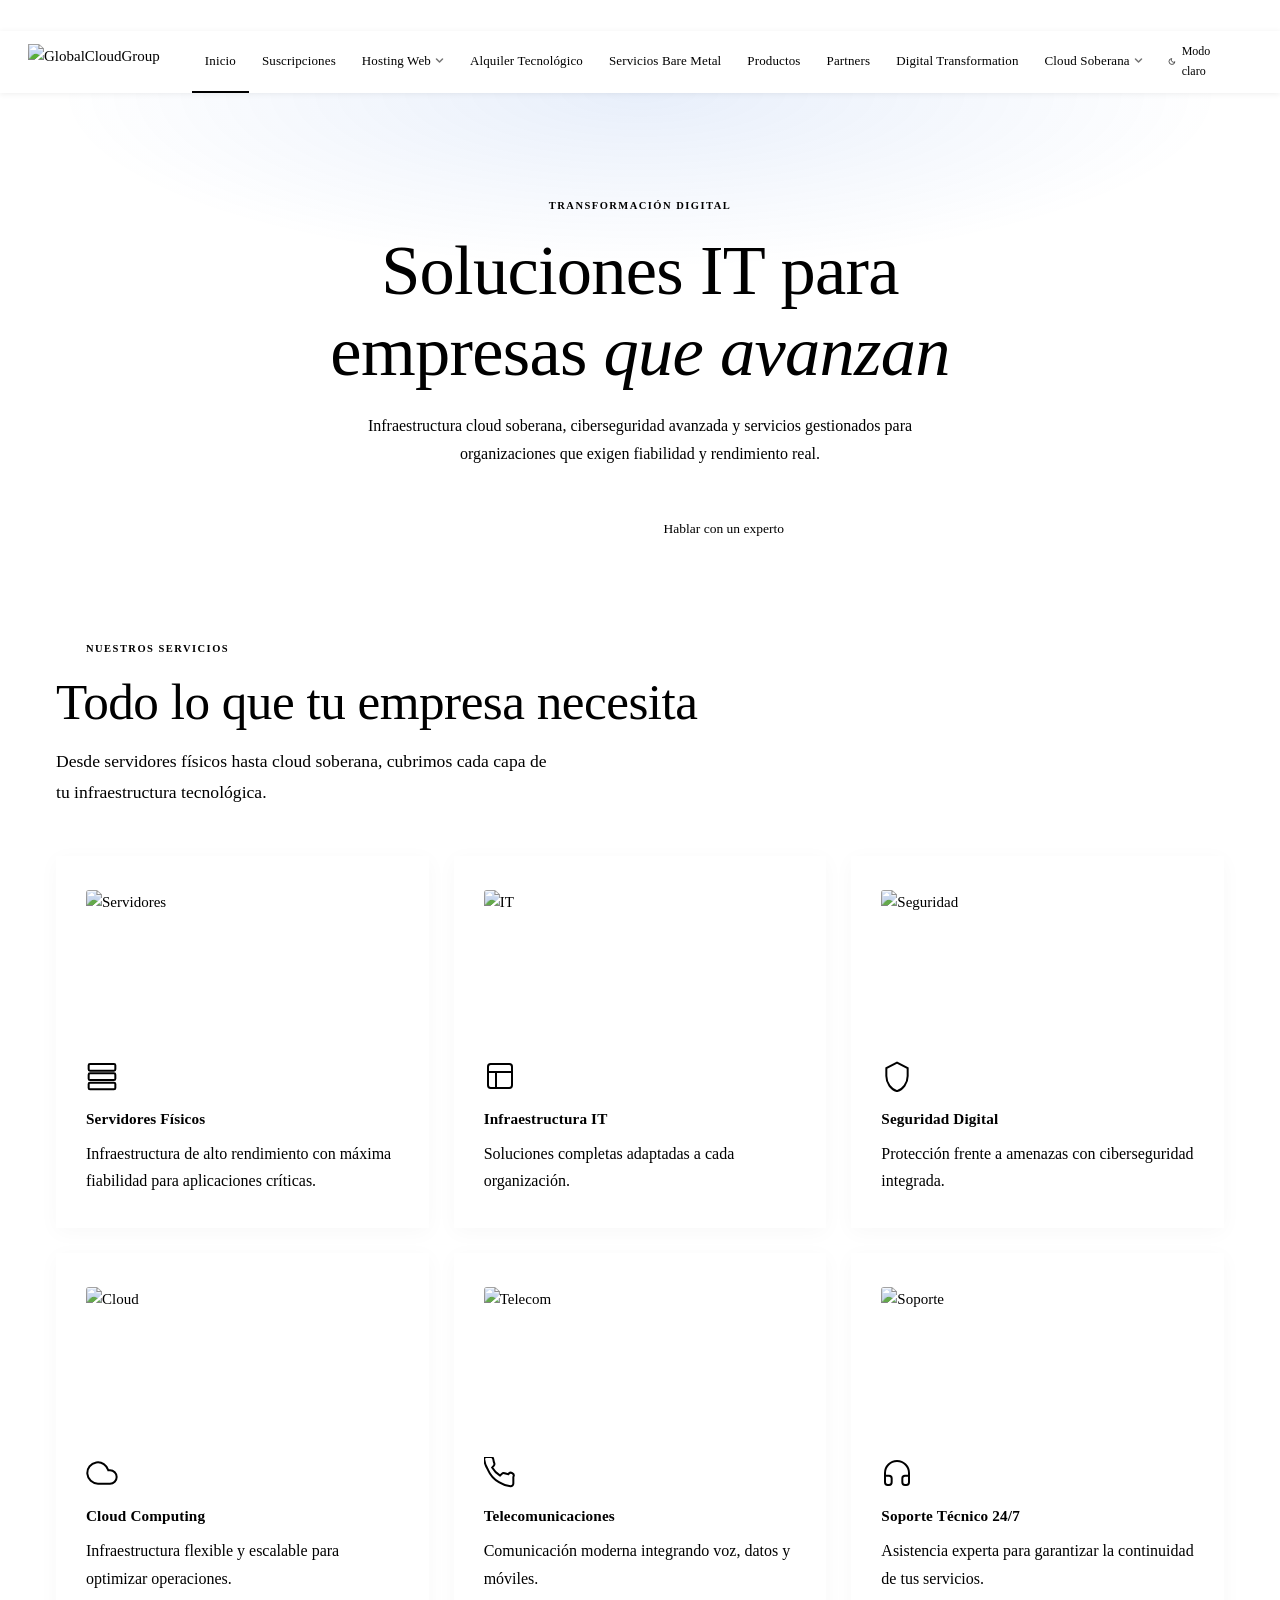
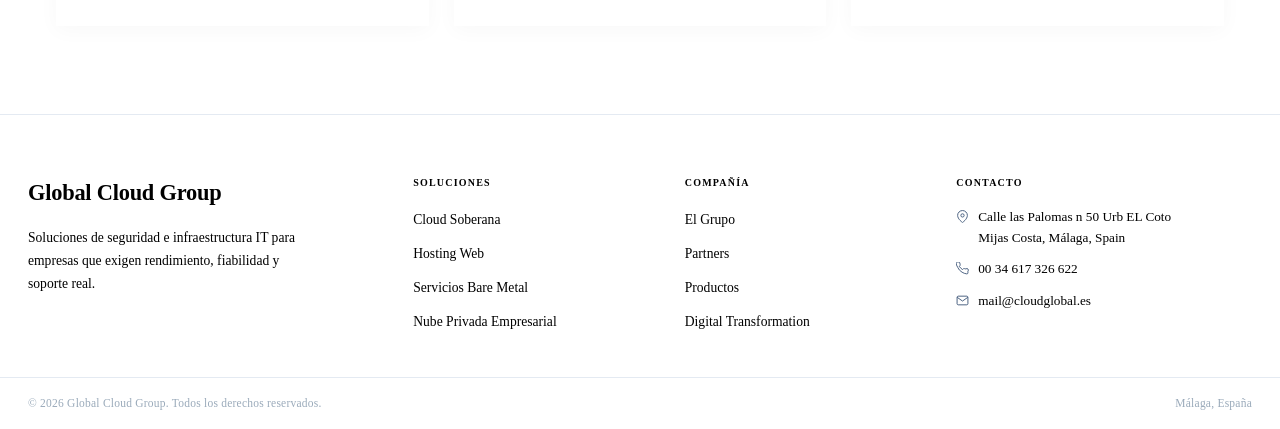
==== commit 6610c9bb: "Fix multilingual navigation UI regressions, overhaul translation engine, and consolidate footers" ====
--- a/index.html
+++ b/index.html
@@ -8,2138 +8,50 @@
   <link
     href="https://fonts.googleapis.com/css2?family=Cormorant+Garamond:ital,wght@0,400;0,500;0,600;1,400;1,500&family=Jost:wght@300;400;500;600&display=swap"
     rel="stylesheet" />
-  <style>
-    /* ═══════════════════════════════════
-   TOKENS
-═══════════════════════════════════ */
-    :root {
-      --font-display: 'Cormorant Garamond', Georgia, serif;
-      --font-body: 'Jost', system-ui, sans-serif;
-      --radius: 3px;
-      --radius-lg: 8px;
-      --ease: 0.2s ease;
-    }
-
-    [data-theme="dark"] {
-      --bg: #08101f;
-      --surface: #0f1928;
-      --surface2: #162035;
-      --border: #1c2e46;
-      --accent: #1a5fd4;
-      --accent-h: #1450b8;
-      --text: #ffffff;
-      --text-2: #e2e8f0;
-      --text-3: #94a3b8;
-      --nav-bg: #ffffff;
-      --nav-text: #0d1520;
-      --nav-text2: #4a5a70;
-      --nav-border: #e4eaf2;
-      --nav-hover: #f4f7fc;
-      --nav-accent: #1a5fd4;
-      --footer-bg: #ffffff;
-      --footer-text: #5a7090;
-      --footer-h: #1a2a40;
-    }
-
-    [data-theme="light"] {
-      --bg: #f5f7fa;
-      --surface: #ffffff;
-      --surface2: #edf1f8;
-      --border: #d8e2ef;
-      --accent: #1a5fd4;
-      --accent-h: #1450b8;
-      --text: #0d1520;
-      --text-2: #4a5a70;
-      --text-3: #8a9db8;
-      --nav-bg: #ffffff;
-      --nav-text: #0d1520;
-      --nav-text2: #4a5a70;
-      --nav-border: #e4eaf2;
-      --nav-hover: #f4f7fc;
-      --nav-accent: #1a5fd4;
-      --footer-bg: #ffffff;
-      --footer-text: #5a7090;
-      --footer-h: #1a2a40;
-    }
-
-    *,
-    *::before,
-    *::after {
-      box-sizing: border-box;
-      margin: 0;
-      padding: 0;
-    }
-
-    html {
-      scroll-behavior: smooth;
-    }
-
-    body {
-      font-family: var(--font-body);
-      background: var(--bg);
-      color: var(--text);
-      font-size: 15px;
-      line-height: 1.65;
-      -webkit-font-smoothing: antialiased;
-      transition: background var(--ease), color var(--ease);
-    }
-
-    img {
-      display: block;
-      max-width: 100%;
-    }
-
-    a {
-      text-decoration: none;
-      color: inherit;
-    }
-
-    /* ═══════════════════════════════════
-   PAGE SWITCHING
-═══════════════════════════════════ */
-    .page {
-      display: none;
-    }
-
-    .page.active {
-      display: block;
-    }
-
-    /* ═══════════════════════════════════
-   TOPBAR
-═══════════════════════════════════ */
-    .topbar {
-      background: var(--accent);
-      color: rgba(255, 255, 255, 0.88);
-      font-size: 11.5px;
-      font-weight: 400;
-      letter-spacing: 0.03em;
-      padding: 6px 32px;
-      display: flex;
-      justify-content: space-between;
-      align-items: center;
-    }
-
-    .topbar a {
-      color: inherit;
-      transition: opacity var(--ease);
-    }
-
-    .topbar a:hover {
-      opacity: 0.75;
-    }
-
-    /* ═══════════════════════════════════
-   NAV
-═══════════════════════════════════ */
-    nav {
-      position: sticky;
-      top: 0;
-      z-index: 900;
-      background: var(--nav-bg);
-      border-bottom: 1px solid var(--nav-border);
-      box-shadow: 0 1px 6px rgba(0, 0, 0, 0.07);
-      transition: background var(--ease);
-    }
-
-    .nav-wrap {
-      max-width: 1280px;
-      margin: 0 auto;
-      padding: 0 28px;
-      height: 62px;
-      display: flex;
-      align-items: center;
-    }
-
-    .logo {
-      display: flex;
-      align-items: center;
-      margin-right: 32px;
-      flex-shrink: 0;
-      cursor: pointer;
-    }
-
-    .logo img {
-      height: 36px;
-      object-fit: contain;
-    }
-
-    .nav-menu {
-      display: flex;
-      align-items: center;
-      list-style: none;
-      flex: 1;
-    }
-
-    .nav-item {
-      position: relative;
-    }
-
-    .nav-link {
-      display: flex;
-      align-items: center;
-      gap: 4px;
-      padding: 0 13px;
-      height: 62px;
-      font-size: 13px;
-      font-weight: 500;
-      color: var(--nav-text);
-      cursor: pointer;
-      white-space: nowrap;
-      user-select: none;
-      border-bottom: 2px solid transparent;
-      transition: color var(--ease), border-color var(--ease), background var(--ease);
-      letter-spacing: 0.01em;
-    }
-
-    .nav-link:hover {
-      color: var(--nav-accent);
-      background: var(--nav-hover);
-    }
-
-    .nav-item.open>.nav-link,
-    .nav-link.current {
-      color: var(--nav-accent);
-      border-bottom-color: var(--nav-accent);
-    }
-
-    .nav-chevron {
-      width: 9px;
-      height: 9px;
-      stroke: currentColor;
-      fill: none;
-      stroke-width: 2;
-      stroke-linecap: round;
-      stroke-linejoin: round;
-      transition: transform 0.18s;
-      flex-shrink: 0;
-      opacity: 0.55;
-    }
-
-    .nav-item.open .nav-chevron {
-      transform: rotate(180deg);
-    }
-
-    .nav-dropdown {
-      position: absolute;
-      top: calc(100% + 2px);
-      left: 0;
-      min-width: 200px;
-      background: #fff;
-      border: 1px solid #e0e8f0;
-      border-radius: var(--radius-lg);
-      box-shadow: 0 8px 28px rgba(0, 0, 0, 0.1);
-      overflow: hidden;
-      opacity: 0;
-      transform: translateY(-6px);
-      pointer-events: none;
-      transition: opacity 0.18s, transform 0.18s;
-      z-index: 999;
-    }
-
-    .nav-item.open .nav-dropdown {
-      opacity: 1;
-      transform: translateY(0);
-      pointer-events: all;
-    }
-
-    .nav-dropdown a {
-      display: block;
-      padding: 10px 18px;
-      font-size: 13px;
-      font-weight: 400;
-      color: #1a2535;
-      border-bottom: 1px solid #f0f5fa;
-      transition: background 0.15s, color 0.15s;
-    }
-
-    .nav-dropdown a:last-child {
-      border-bottom: none;
-    }
-
-    .nav-dropdown a:hover {
-      background: #f0f6ff;
-      color: #1a5fd4;
-    }
-
-    .nav-right {
-      margin-left: auto;
-      display: flex;
-      align-items: center;
-      gap: 12px;
-    }
-
-    .theme-pill {
-      display: flex;
-      align-items: center;
-      gap: 6px;
-      background: var(--nav-hover);
-      border: 1px solid var(--nav-border);
-      border-radius: 20px;
-      padding: 5px 12px;
-      font-size: 12px;
-      font-weight: 500;
-      color: var(--nav-text2);
-      cursor: pointer;
-      user-select: none;
-      transition: border-color var(--ease), color var(--ease);
-    }
-
-    .theme-pill:hover {
-      border-color: var(--nav-accent);
-      color: var(--nav-accent);
-    }
-
-    .theme-pill svg {
-      width: 13px;
-      height: 13px;
-    }
-
-    .btn-nav {
-      padding: 8px 20px;
-      background: var(--accent);
-      color: #fff;
-      border-radius: var(--radius);
-      font-size: 12.5px;
-      font-weight: 600;
-      letter-spacing: 0.02em;
-      transition: background var(--ease);
-      white-space: nowrap;
-    }
-
-    .btn-nav:hover {
-      background: var(--accent-h);
-    }
-
-    .hamburger {
-      display: none;
-      flex-direction: column;
-      gap: 5px;
-      cursor: pointer;
-      padding: 6px;
-      margin-left: 12px;
-    }
-
-    .hamburger span {
-      display: block;
-      width: 20px;
-      height: 1.5px;
-      background: var(--nav-text);
-      border-radius: 2px;
-    }
-
-    /* ═══════════════════════════════════
-   SHARED SECTION PRIMITIVES
-═══════════════════════════════════ */
-    .section-wrap {
-      max-width: 1280px;
-      margin: 0 auto;
-      padding: 0 28px;
-    }
-
-    .eyebrow {
-      display: inline-flex;
-      align-items: center;
-      gap: 10px;
-      font-size: 10.5px;
-      font-weight: 600;
-      letter-spacing: 0.14em;
-      text-transform: uppercase;
-      color: var(--accent);
-      margin-bottom: 16px;
-    }
-
-    .eyebrow::before,
-    .eyebrow::after {
-      content: '';
-      display: block;
-      width: 20px;
-      height: 1px;
-      background: var(--accent);
-      opacity: 0.45;
-    }
-
-    .display-title {
-      font-family: var(--font-display);
-      font-size: clamp(2rem, 4vw, 3.2rem);
-      font-weight: 500;
-      line-height: 1.15;
-      color: var(--text);
-      margin-bottom: 14px;
-      letter-spacing: -0.01em;
-    }
-
-    .display-title em {
-      font-style: italic;
-      color: var(--accent);
-    }
-
-    .lead {
-      font-size: 0.95rem;
-      color: var(--text-2);
-      line-height: 1.75;
-      font-weight: 300;
-      max-width: 500px;
-      margin-bottom: 48px;
-    }
-
-    /* card grid */
-    .card-grid {
-      display: grid;
-      gap: 1px;
-      background: var(--border);
-      border: 1px solid var(--border);
-      border-radius: var(--radius-lg);
-      overflow: hidden;
-    }
-
-    .card-grid.cols-3 {
-      grid-template-columns: repeat(3, 1fr);
-    }
-
-    .card-grid.cols-2 {
-      grid-template-columns: repeat(2, 1fr);
-    }
-
-    .g-card {
-      background: var(--surface);
-      padding: 34px 30px;
-      transition: background var(--ease);
-      position: relative;
-    }
-
-    .g-card::before {
-      content: '';
-      position: absolute;
-      top: 0;
-      left: 0;
-      width: 2px;
-      height: 0;
-      background: var(--accent);
-      transition: height 0.3s ease;
-    }
-
-    .g-card:hover {
-      background: var(--surface2);
-    }
-
-    .g-card:hover::before {
-      height: 100%;
-    }
-
-    .g-card-img {
-      width: 100%;
-      height: 150px;
-      object-fit: cover;
-      border-radius: 3px;
-      margin-bottom: 20px;
-      filter: saturate(0.8);
-      transition: filter var(--ease);
-    }
-
-    .g-card:hover .g-card-img {
-      filter: saturate(1);
-    }
-
-    .g-card-icon {
-      width: 32px;
-      height: 32px;
-      color: var(--accent);
-      margin-bottom: 14px;
-    }
-
-    .g-card-icon svg {
-      width: 100%;
-      height: 100%;
-    }
-
-    .g-card h3 {
-      font-size: 0.95rem;
-      font-weight: 600;
-      color: var(--text);
-      margin-bottom: 9px;
-      letter-spacing: 0.01em;
-    }
-
-    .g-card p {
-      font-size: 0.85rem;
-      color: var(--text-2);
-      line-height: 1.7;
-      font-weight: 300;
-    }
-
-    /* buttons */
-    .btn-primary {
-      display: inline-block;
-      padding: 11px 26px;
-      background: var(--accent);
-      color: #fff;
-      border-radius: var(--radius);
-      font-size: 13.5px;
-      font-weight: 500;
-      letter-spacing: 0.02em;
-      transition: background var(--ease);
-    }
-
-    .btn-primary:hover {
-      background: var(--accent-h);
-    }
-
-    .btn-outline {
-      display: inline-block;
-      padding: 10px 26px;
-      border: 1px solid var(--border);
-      color: var(--text-2);
-      border-radius: var(--radius);
-      font-size: 13.5px;
-      font-weight: 500;
-      transition: border-color var(--ease), color var(--ease);
-    }
-
-    .btn-outline:hover {
-      border-color: var(--accent);
-      color: var(--accent);
-    }
-
-    /* ═══════════════════════════════════
-   HERO (HOME)
-═══════════════════════════════════ */
-    .home-hero {
-      padding: 96px 28px 80px;
-      text-align: center;
-      position: relative;
-      overflow: hidden;
-    }
-
-    [data-theme="light"] .home-hero::before {
-      content: '';
-      position: absolute;
-      inset: 0;
-      background: radial-gradient(ellipse 70% 50% at 50% 0%, rgba(26, 95, 212, 0.1) 0%, transparent 65%);
-      pointer-events: none;
-    }
-
-    .home-hero-inner {
-      max-width: 780px;
-      margin: 0 auto;
-      position: relative;
-    }
-
-    .home-hero .display-title {
-      font-size: clamp(2.8rem, 6vw, 4.4rem);
-      margin-bottom: 20px;
-    }
-
-    .home-hero .lead {
-      max-width: 560px;
-      margin: 0 auto 40px;
-      font-size: 1rem;
-    }
-
-    .hero-btns {
-      display: flex;
-      gap: 12px;
-      justify-content: center;
-      flex-wrap: wrap;
-    }
-
-    /* ═══════════════════════════════════
-   HOME SERVICES
-═══════════════════════════════════ */
-    .home-services {
-      padding: 0 28px 88px;
-    }
-
-    .home-services .section-wrap {
-      max-width: 1280px;
-    }
-
-    /* ═══════════════════════════════════
-   HOSTING HERO
-═══════════════════════════════════ */
-    .page-hero {
-      padding: 80px 28px 64px;
-      max-width: 800px;
-      margin: 0 auto;
-      text-align: center;
-    }
-
-    .page-hero .display-title {
-      font-size: clamp(2.2rem, 4.5vw, 3.6rem);
-    }
-
-    .page-hero .lead {
-      max-width: 100%;
-      margin-left: auto;
-      margin-right: auto;
-    }
-
-    /* ═══════════════════════════════════
-   PRICING
-═══════════════════════════════════ */
-    .pricing-wrap {
-      max-width: 1100px;
-      margin: 0 auto;
-      padding: 0 28px 96px;
-    }
-
-    .pricing-grid {
-      display: grid;
-      grid-template-columns: repeat(3, 1fr);
-      gap: 1px;
-      background: var(--border);
-      border: 1px solid var(--border);
-      border-radius: var(--radius-lg);
-      overflow: visible;
-      position: relative;
-    }
-
-    .price-card {
-      background: var(--surface);
-      padding: 38px 30px 34px;
-      position: relative;
-    }
-
-    .price-card:first-child {
-      border-radius: var(--radius-lg) 0 0 var(--radius-lg);
-    }
-
-    .price-card:last-child {
-      border-radius: 0 var(--radius-lg) var(--radius-lg) 0;
-    }
-
-    .price-card.featured {
-      background: var(--accent);
-      margin: -12px -1px;
-      border-radius: var(--radius-lg) !important;
-      box-shadow: 0 12px 40px rgba(26, 95, 212, 0.28);
-      z-index: 2;
-      padding-top: 50px;
-    }
-
-    .badge-popular {
-      position: absolute;
-      top: 16px;
-      left: 50%;
-      transform: translateX(-50%);
-      background: rgba(255, 255, 255, 0.18);
-      color: #fff;
-      font-size: 10px;
-      font-weight: 600;
-      letter-spacing: 0.1em;
-      text-transform: uppercase;
-      padding: 4px 14px;
-      border-radius: 20px;
-      white-space: nowrap;
-    }
-
-    .price-plan-name {
-      font-size: 10.5px;
-      font-weight: 700;
-      letter-spacing: 0.12em;
-      text-transform: uppercase;
-      color: var(--text-2);
-      margin-bottom: 14px;
-    }
-
-    .price-card.featured .price-plan-name {
-      color: rgba(255, 255, 255, 0.75);
-    }
-
-    .price-amount {
-      display: flex;
-      align-items: flex-end;
-      gap: 2px;
-      margin-bottom: 28px;
-    }
-
-    .price-num {
-      font-family: var(--font-display);
-      font-size: 3.2rem;
-      font-weight: 500;
-      line-height: 1;
-      color: var(--accent);
-    }
-
-    .price-card.featured .price-num {
-      color: #fff;
-    }
-
-    .price-cur {
-      font-size: 1.3rem;
-      font-weight: 500;
-      color: var(--accent);
-      padding-bottom: 6px;
-    }
-
-    .price-card.featured .price-cur {
-      color: #fff;
-    }
-
-    .price-period {
-      font-size: 0.8rem;
-      color: var(--text-2);
-      padding-bottom: 7px;
-      margin-left: 2px;
-    }
-
-    .price-card.featured .price-period {
-      color: rgba(255, 255, 255, 0.65);
-    }
-
-    .price-features {
-      list-style: none;
-      display: flex;
-      flex-direction: column;
-      gap: 10px;
-      margin-bottom: 28px;
-    }
-
-    .price-features li {
-      display: flex;
-      align-items: center;
-      gap: 10px;
-      font-size: 0.875rem;
-      color: var(--text);
-      font-weight: 300;
-    }
-
-    .price-card.featured .price-features li {
-      color: #fff;
-    }
-
-    .check-icon {
-      width: 15px;
-      height: 15px;
-      flex-shrink: 0;
-    }
-
-    .btn-plan {
-      display: block;
-      width: 100%;
-      padding: 11px;
-      text-align: center;
-      border-radius: var(--radius);
-      font-size: 13px;
-      font-weight: 600;
-      letter-spacing: 0.02em;
-      transition: all var(--ease);
-    }
-
-    .btn-plan-outline {
-      border: 1px solid var(--border);
-      color: var(--text);
-    }
-
-    .btn-plan-outline:hover {
-      border-color: var(--accent);
-      color: var(--accent);
-    }
-
-    .btn-plan-white {
-      background: #fff;
-      color: var(--accent);
-    }
-
-    .btn-plan-white:hover {
-      background: #f0f4ff;
-    }
-
-    /* ═══════════════════════════════════
-   FOOTER
-═══════════════════════════════════ */
-    footer {
-      background: var(--footer-bg);
-      border-top: 1px solid #e4eaf2;
-    }
-
-    .footer-inner {
-      max-width: 1280px;
-      margin: 0 auto;
-      padding: 60px 28px 44px;
-      display: grid;
-      grid-template-columns: 1.5fr 1fr 1fr 1.3fr;
-      gap: 44px;
-    }
-
-    .footer-logo {
-      height: 34px;
-      object-fit: contain;
-      margin-bottom: 14px;
-    }
-
-    .footer-tagline {
-      font-size: 0.85rem;
-      color: var(--footer-text);
-      line-height: 1.7;
-      max-width: 270px;
-      font-weight: 300;
-    }
-
-    .footer-col h5 {
-      font-size: 10px;
-      font-weight: 700;
-      letter-spacing: 0.12em;
-      text-transform: uppercase;
-      color: var(--footer-h);
-      margin-bottom: 16px;
-    }
-
-    .footer-col ul {
-      list-style: none;
-      display: flex;
-      flex-direction: column;
-      gap: 9px;
-    }
-
-    .footer-col ul li a {
-      font-size: 0.85rem;
-      color: var(--footer-text);
-      font-weight: 300;
-      transition: color var(--ease);
-    }
-
-    .footer-col ul li a:hover {
-      color: #fff;
-    }
-
-    .footer-contact-list {
-      display: flex;
-      flex-direction: column;
-      gap: 11px;
-    }
-
-    .footer-ci {
-      display: flex;
-      gap: 9px;
-      align-items: flex-start;
-      font-size: 0.83rem;
-      color: var(--footer-text);
-      line-height: 1.55;
-      font-weight: 300;
-    }
-
-    .footer-ci svg {
-      width: 13px;
-      height: 13px;
-      flex-shrink: 0;
-      margin-top: 3px;
-      color: #4a6080;
-    }
-
-    .footer-bottom {
-      border-top: 1px solid #e4eaf2;
-      max-width: 1280px;
-      margin: 0 auto;
-      padding: 16px 28px;
-      display: flex;
-      justify-content: space-between;
-      font-size: 11.5px;
-      color: #9aaaba;
-      letter-spacing: 0.02em;
-    }
-
-    /* ═══════════════════════════════════
-   RESPONSIVE
-═══════════════════════════════════ */
-    @media (max-width: 1024px) {
-      .card-grid.cols-3 {
-        grid-template-columns: repeat(2, 1fr);
-      }
-
-      .footer-inner {
-        grid-template-columns: 1fr 1fr;
-      }
-
-      .pricing-grid {
-        grid-template-columns: 1fr;
-      }
-
-      .price-card.featured {
-        margin: 0;
-        border-radius: var(--radius-lg) !important;
-      }
-
-      .price-card:first-child,
-      .price-card:last-child {
-        border-radius: var(--radius-lg);
-      }
-    }
-
-    @media (max-width: 720px) {
-      .nav-menu {
-        display: none;
-      }
-
-      .nav-menu.open {
-        display: flex;
-        flex-direction: column;
-        position: absolute;
-        top: 62px;
-        left: 0;
-        right: 0;
-        background: #fff;
-        border-bottom: 1px solid #e4eaf2;
-        padding: 6px 0;
-        gap: 0;
-      }
-
-      .nav-link {
-        height: auto;
-        padding: 12px 20px;
-        border-bottom: none;
-      }
-
-      .nav-dropdown {
-        position: static;
-        box-shadow: none;
-        border: none;
-        opacity: 1;
-        transform: none;
-        pointer-events: all;
-        background: #f5f9ff;
-        display: none;
-        border-radius: 0;
-      }
-
-      .nav-item.open .nav-dropdown {
-        display: block;
-      }
-
-      .nav-dropdown a {
-        padding-left: 34px;
-      }
-
-      .hamburger {
-        display: flex;
-      }
-
-      nav {
-        position: relative;
-      }
-
-      .card-grid.cols-3,
-      .card-grid.cols-2 {
-        grid-template-columns: 1fr;
-      }
-
-      .footer-inner {
-        grid-template-columns: 1fr;
-        gap: 32px;
-      }
-
-      .theme-pill span {
-        display: none;
-      }
-    }
-
-    /* ── SUSCRIPCIONES ── */
-    .subs-grid {
-      display: grid;
-      grid-template-columns: repeat(4, 1fr);
-      gap: 24px;
-      margin-top: 8px;
-    }
-
-    .subs-card {
-      background: var(--surface);
-      border: 1px solid var(--border);
-      border-radius: var(--radius-lg);
-      overflow: hidden;
-      display: flex;
-      flex-direction: column;
-      transition: box-shadow 0.22s, border-color 0.22s;
-    }
-
-    .subs-card:hover {
-      border-color: var(--accent);
-      box-shadow: 0 8px 32px rgba(26, 95, 212, 0.10);
-    }
-
-    .subs-card-img {
-      width: 100%;
-      height: 160px;
-      overflow: hidden;
-    }
-
-    .subs-card-img img {
-      width: 100%;
-      height: 100%;
-      object-fit: cover;
-      filter: saturate(0.85);
-      transition: filter 0.22s;
-    }
-
-    .subs-card:hover .subs-card-img img {
-      filter: saturate(1);
-    }
-
-    .subs-card-body {
-      padding: 24px 22px 28px;
-      display: flex;
-      flex-direction: column;
-      flex: 1;
-      gap: 10px;
-    }
-
-    .subs-icon {
-      width: 32px;
-      height: 32px;
-      color: var(--accent);
-    }
-
-    .subs-icon svg {
-      width: 100%;
-      height: 100%;
-    }
-
-    .subs-card-body h3 {
-      font-size: 1rem;
-      font-weight: 600;
-      color: var(--text);
-      line-height: 1.35;
-    }
-
-    .subs-card-body p {
-      font-size: 0.855rem;
-      color: var(--text-2);
-      line-height: 1.65;
-      font-weight: 300;
-      flex: 1;
-    }
-
-    .subs-btn {
-      cursor: pointer;
-      display: inline-block;
-      margin-top: 6px;
-      font-size: 13px;
-      padding: 10px 18px;
-    }
-
-    @media (max-width: 1024px) {
-      .subs-grid {
-        grid-template-columns: repeat(2, 1fr);
-      }
-    }
-
-    @media (max-width: 600px) {
-      .subs-grid {
-        grid-template-columns: 1fr;
-      }
-    }
-
-    /* SUSCRIPCIONES */
-    .subs-grid {
-      display: grid;
-      grid-template-columns: repeat(4, 1fr);
-      gap: 24px;
-    }
-
-    .subs-card {
-      background: var(--surface);
-      border: 1px solid var(--border);
-      border-radius: var(--radius-lg);
-      overflow: hidden;
-      display: flex;
-      flex-direction: column;
-      transition: box-shadow .22s, border-color .22s;
-    }
-
-    .subs-card:hover {
-      border-color: var(--accent);
-      box-shadow: 0 8px 32px rgba(26, 95, 212, .10);
-    }
-
-    .subs-card-img {
-      width: 100%;
-      height: 160px;
-      overflow: hidden;
-    }
-
-    .subs-card-img img {
-      width: 100%;
-      height: 100%;
-      object-fit: cover;
-      filter: saturate(.85);
-      transition: filter .22s;
-    }
-
-    .subs-card:hover .subs-card-img img {
-      filter: saturate(1);
-    }
-
-    .subs-card-body {
-      padding: 24px 22px 28px;
-      display: flex;
-      flex-direction: column;
-      flex: 1;
-      gap: 10px;
-    }
-
-    .subs-icon {
-      width: 32px;
-      height: 32px;
-      color: var(--accent);
-    }
-
-    .subs-icon svg {
-      width: 100%;
-      height: 100%;
-    }
-
-    .subs-card-body h3 {
-      font-size: 1rem;
-      font-weight: 600;
-      color: var(--text);
-      line-height: 1.35;
-    }
-
-    .subs-card-body p {
-      font-size: .855rem;
-      color: var(--text-2);
-      line-height: 1.65;
-      font-weight: 300;
-      flex: 1;
-    }
-
-    .subs-btn {
-      cursor: pointer;
-      display: inline-block;
-      margin-top: 6px;
-      font-size: 13px;
-      padding: 10px 18px;
-    }
-
-    /* DAAS GRID */
-    .daas-grid {
-      display: grid;
-      grid-template-columns: repeat(4, 1fr);
-      gap: 20px;
-    }
-
-    .daas-card {
-      background: var(--surface);
-      border: 1px solid var(--border);
-      border-radius: var(--radius-lg);
-      padding: 28px 24px;
-      display: flex;
-      flex-direction: column;
-      gap: 10px;
-      transition: border-color .2s, box-shadow .2s;
-    }
-
-    .daas-card:hover {
-      border-color: var(--accent);
-      box-shadow: 0 6px 24px rgba(26, 95, 212, .1);
-    }
-
-    .daas-card-corp {
-      background: var(--surface2);
-    }
-
-    .daas-card-icon {
-      width: 32px;
-      height: 32px;
-      color: var(--accent);
-      margin-bottom: 4px;
-    }
-
-    .daas-card-icon svg {
-      width: 100%;
-      height: 100%;
-    }
-
-    .daas-card h4 {
-      font-size: 1rem;
-      font-weight: 600;
-      color: var(--text);
-    }
-
-    .daas-range {
-      font-size: .8rem;
-      color: var(--text-2);
-      font-weight: 300;
-      line-height: 1.5;
-    }
-
-    .daas-price {
-      font-family: 'Cormorant Garamond', serif;
-      font-size: 2.4rem;
-      font-weight: 500;
-      color: var(--accent);
-      line-height: 1;
-      margin: 6px 0;
-    }
-
-    .daas-cur {
-      font-size: 1.2rem;
-      vertical-align: top;
-      margin-top: 6px;
-      display: inline-block;
-    }
-
-    .daas-period {
-      font-family: 'Jost', sans-serif;
-      font-size: .8rem;
-      color: var(--text-2);
-      margin-left: 2px;
-    }
-
-    @media(max-width:1024px) {
-      .subs-grid {
-        grid-template-columns: repeat(2, 1fr);
-      }
-
-      .daas-grid {
-        grid-template-columns: repeat(2, 1fr);
-      }
-    }
-
-    @media(max-width:600px) {
-      .subs-grid {
-        grid-template-columns: 1fr;
-      }
-
-      .daas-grid {
-        grid-template-columns: 1fr;
-      }
-    }
-
-    /* CONTACT */
-    .contact-layout {
-      display: grid;
-      grid-template-columns: 1fr 1.4fr;
-      gap: 28px;
-      align-items: start;
-    }
-
-    .contact-info-box {
-      background: var(--surface);
-      border: 1px solid var(--border);
-      border-radius: var(--radius-lg);
-      padding: 32px 28px;
-      display: flex;
-      flex-direction: column;
-      gap: 20px;
-    }
-
-    .contact-info-item {
-      display: flex;
-      gap: 14px;
-      align-items: flex-start;
-    }
-
-    .contact-info-icon {
-      width: 20px;
-      height: 20px;
-      color: var(--accent);
-      flex-shrink: 0;
-      margin-top: 2px;
-    }
-
-    .contact-info-icon svg {
-      width: 100%;
-      height: 100%;
-    }
-
-    .contact-form-box {
-      background: var(--surface);
-      border: 1px solid var(--border);
-      border-radius: var(--radius-lg);
-      padding: 36px 32px;
-    }
-
-    .form-group {
-      display: flex;
-      flex-direction: column;
-      gap: 6px;
-      margin-bottom: 20px;
-    }
-
-    .form-label {
-      font-size: .82rem;
-      font-weight: 500;
-      color: var(--text);
-      letter-spacing: 0.01em;
-    }
-
-    .form-input-wrap {
-      position: relative;
-      display: flex;
-      align-items: center;
-    }
-
-    .form-input-wrap svg {
-      position: absolute;
-      left: 12px;
-      width: 15px;
-      height: 15px;
-      color: var(--text-3);
-    }
-
-    .form-input {
-      width: 100%;
-      padding: 10px 12px 10px 36px;
-      background: var(--bg);
-      border: 1px solid var(--border);
-      border-radius: var(--radius);
-      font-family: var(--font-body);
-      font-size: .875rem;
-      color: var(--text);
-      outline: none;
-      transition: border-color .2s;
-    }
-
-    .form-input:focus {
-      border-color: var(--accent);
-    }
-
-    .form-input::placeholder {
-      color: var(--text-3);
-    }
-
-    .form-textarea {
-      width: 100%;
-      padding: 10px 12px;
-      background: var(--bg);
-      border: 1px solid var(--border);
-      border-radius: var(--radius);
-      font-family: var(--font-body);
-      font-size: .875rem;
-      color: var(--text);
-      outline: none;
-      resize: vertical;
-      min-height: 120px;
-      transition: border-color .2s;
-    }
-
-    .form-textarea:focus {
-      border-color: var(--accent);
-    }
-
-    .form-textarea::placeholder {
-      color: var(--text-3);
-    }
-
-    .form-submit {
-      width: 100%;
-      padding: 13px;
-      background: var(--accent);
-      color: #fff;
-      border: none;
-      border-radius: var(--radius);
-      font-family: var(--font-body);
-      font-size: 14px;
-      font-weight: 600;
-      cursor: pointer;
-      display: flex;
-      align-items: center;
-      justify-content: center;
-      gap: 8px;
-      transition: background .2s;
-    }
-
-    .form-submit:hover {
-      background: var(--accent-h);
-    }
-
-    @media(max-width:768px) {
-      .contact-layout {
-        grid-template-columns: 1fr;
-      }
-    }
-
-    /* CONTACT */
-    .contact-layout {
-      display: grid;
-      grid-template-columns: 1fr 1.4fr;
-      gap: 28px;
-      align-items: start;
-    }
-
-    .contact-info-box {
-      background: var(--surface);
-      border: 1px solid var(--border);
-      border-radius: var(--radius-lg);
-      padding: 32px 28px;
-      display: flex;
-      flex-direction: column;
-      gap: 20px;
-    }
-
-    .contact-info-item {
-      display: flex;
-      gap: 14px;
-      align-items: flex-start;
-    }
-
-    .contact-info-icon {
-      width: 20px;
-      height: 20px;
-      color: var(--accent);
-      flex-shrink: 0;
-      margin-top: 2px;
-    }
-
-    .contact-info-icon svg {
-      width: 100%;
-      height: 100%;
-    }
-
-    .contact-form-box {
-      background: var(--surface);
-      border: 1px solid var(--border);
-      border-radius: var(--radius-lg);
-      padding: 36px 32px;
-    }
-
-    .form-group {
-      display: flex;
-      flex-direction: column;
-      gap: 6px;
-      margin-bottom: 20px;
-    }
-
-    .form-label {
-      font-size: .82rem;
-      font-weight: 500;
-      color: var(--text);
-      letter-spacing: 0.01em;
-    }
-
-    .form-input-wrap {
-      position: relative;
-      display: flex;
-      align-items: center;
-    }
-
-    .form-input-wrap svg {
-      position: absolute;
-      left: 12px;
-      width: 15px;
-      height: 15px;
-      color: var(--text-3);
-    }
-
-    .form-input {
-      width: 100%;
-      padding: 10px 12px 10px 36px;
-      background: var(--bg);
-      border: 1px solid var(--border);
-      border-radius: var(--radius);
-      font-family: var(--font-body);
-      font-size: .875rem;
-      color: var(--text);
-      outline: none;
-      transition: border-color .2s;
-    }
-
-    .form-input:focus {
-      border-color: var(--accent);
-    }
-
-    .form-input::placeholder {
-      color: var(--text-3);
-    }
-
-    .form-textarea {
-      width: 100%;
-      padding: 10px 12px;
-      background: var(--bg);
-      border: 1px solid var(--border);
-      border-radius: var(--radius);
-      font-family: var(--font-body);
-      font-size: .875rem;
-      color: var(--text);
-      outline: none;
-      resize: vertical;
-      min-height: 120px;
-      transition: border-color .2s;
-    }
-
-    .form-textarea:focus {
-      border-color: var(--accent);
-    }
-
-    .form-textarea::placeholder {
-      color: var(--text-3);
-    }
-
-    .form-submit {
-      width: 100%;
-      padding: 13px;
-      background: var(--accent);
-      color: #fff;
-      border: none;
-      border-radius: var(--radius);
-      font-family: var(--font-body);
-      font-size: 14px;
-      font-weight: 600;
-      cursor: pointer;
-      display: flex;
-      align-items: center;
-      justify-content: center;
-      gap: 8px;
-      transition: background .2s;
-    }
-
-    .form-submit:hover {
-      background: var(--accent-h);
-    }
-
-    @media(max-width:768px) {
-      .contact-layout {
-        grid-template-columns: 1fr;
-      }
-    }
-
-    /* DIGITAL TRANSFORMATION */
-    .dt-split {
-      display: grid;
-      grid-template-columns: 1fr 1fr;
-      gap: 48px;
-      align-items: center;
-    }
-
-    .dt-img img {
-      width: 100%;
-      height: 320px;
-      object-fit: cover;
-      border-radius: var(--radius-lg);
-    }
-
-    .dt-text {
-      display: flex;
-      flex-direction: column;
-      align-items: flex-start;
-    }
-
-    @media(max-width:768px) {
-      .dt-split {
-        grid-template-columns: 1fr;
-      }
-    }
-
-
-    /* ── ANIMATIONS ── */
-    @keyframes fadeUp {
-      from {
-        opacity: 0;
-        transform: translateY(22px);
-      }
-
-      to {
-        opacity: 1;
-        transform: translateY(0);
-      }
-    }
-
-    .page.active .g-card,
-    .page.active .subs-card,
-    .page.active .price-card,
-    .page.active .daas-card,
-    .page.active .page-hero,
-    .page.active .home-hero-inner,
-    .page.active .dt-split,
-    .page.active .contact-layout {
-      animation: fadeUp 0.45s ease both;
-    }
-
-    .page.active .g-card:nth-child(1) {
-      animation-delay: .05s
-    }
-
-    .page.active .g-card:nth-child(2) {
-      animation-delay: .10s
-    }
-
-    .page.active .g-card:nth-child(3) {
-      animation-delay: .15s
-    }
-
-    .page.active .g-card:nth-child(4) {
-      animation-delay: .20s
-    }
-
-    .page.active .g-card:nth-child(5) {
-      animation-delay: .25s
-    }
-
-    .page.active .g-card:nth-child(6) {
-      animation-delay: .30s
-    }
-
-    .page.active .subs-card:nth-child(1) {
-      animation-delay: .05s
-    }
-
-    .page.active .subs-card:nth-child(2) {
-      animation-delay: .12s
-    }
-
-    .page.active .subs-card:nth-child(3) {
-      animation-delay: .19s
-    }
-
-    .page.active .subs-card:nth-child(4) {
-      animation-delay: .26s
-    }
-
-    .page.active .price-card:nth-child(1) {
-      animation-delay: .05s
-    }
-
-    .page.active .price-card:nth-child(2) {
-      animation-delay: .13s
-    }
-
-    .page.active .price-card:nth-child(3) {
-      animation-delay: .21s
-    }
-
-    /* ── STATS ── */
-    .stats-band {
-      background: var(--accent);
-      padding: 48px 28px;
-      position: relative;
-      z-index: 1;
-    }
-
-    .stats-inner {
-      max-width: 1280px;
-      margin: 0 auto;
-      display: grid;
-      grid-template-columns: repeat(4, 1fr);
-      gap: 24px;
-      text-align: center;
-    }
-
-
-    .stat-num {
-      font-family: var(--font-display);
-      font-size: 3rem;
-      font-weight: 500;
-      color: #fff;
-      line-height: 1;
-      margin-bottom: 8px;
-    }
-
-    .stat-label {
-      font-size: .82rem;
-      font-weight: 500;
-      color: rgba(255, 255, 255, 0.75);
-      letter-spacing: 0.06em;
-      text-transform: uppercase;
-    }
-
-    @media(max-width:768px) {
-      .stats-inner {
-        grid-template-columns: repeat(2, 1fr);
-      }
-    }
-
-    /* ── BREADCRUMB ── */
-    .breadcrumb {
-      position: relative;
-      z-index: 1;
-      max-width: 1280px;
-      margin: 0 auto;
-      padding: 14px 28px 0;
-      display: flex;
-      align-items: center;
-      gap: 6px;
-      font-size: 12px;
-      color: var(--text-3);
-    }
-
-    .breadcrumb span {
-      cursor: pointer;
-      transition: color .2s;
-    }
-
-    .breadcrumb span:hover {
-      color: var(--accent);
-    }
-
-    .breadcrumb .bc-sep {
-      opacity: .4;
-      cursor: default;
-    }
-
-    .breadcrumb .bc-current {
-      color: var(--text-2);
-      cursor: default;
-      font-weight: 500;
-    }
-
-    /* ── BACK TO TOP ── */
-    #backToTop {
-      position: fixed;
-      bottom: 32px;
-      right: 32px;
-      width: 40px;
-      height: 40px;
-      background: var(--accent);
-      color: #fff;
-      border: none;
-      border-radius: 50%;
-      cursor: pointer;
-      display: flex;
-      align-items: center;
-      justify-content: center;
-      box-shadow: 0 4px 16px rgba(26, 95, 212, .35);
-      opacity: 0;
-      transform: translateY(10px);
-      transition: opacity .25s, transform .25s;
-      z-index: 800;
-    }
-
-    #backToTop.visible {
-      opacity: 1;
-      transform: translateY(0);
-    }
-
-    #backToTop:hover {
-      background: var(--accent-h);
-    }
-
-    /* ── LANG SWITCHER ── */
-    .lang-switcher {
-      display: flex;
-      align-items: center;
-      gap: 2px;
-      background: var(--nav-hover);
-      border: 1px solid var(--nav-border);
-      border-radius: 6px;
-      padding: 3px;
-      flex-shrink: 0;
-    }
-
-    .lang-btn {
-      padding: 4px 9px;
-      border-radius: 4px;
-      font-size: 11.5px;
-      font-weight: 600;
-      letter-spacing: 0.04em;
-      cursor: pointer;
-      color: var(--nav-text2);
-      transition: background .15s, color .15s;
-      user-select: none;
-    }
-
-    .lang-btn.active {
-      background: var(--accent);
-      color: #fff;
-    }
-
-    .lang-btn:not(.active):hover {
-      color: var(--nav-accent);
-    }
-
-    /* ── NAV ACTIVE ITEM ── */
-    .nav-link.current {
-      color: var(--nav-accent) !important;
-      border-bottom-color: var(--nav-accent) !important;
-    }
-
-    /* CONTACT */
-    .contact-layout {
-      display: grid;
-      grid-template-columns: 1fr 1.4fr;
-      gap: 28px;
-      align-items: start;
-    }
-
-    .contact-info-box {
-      background: var(--surface);
-      border: 1px solid var(--border);
-      border-radius: var(--radius-lg);
-      padding: 32px 28px;
-      display: flex;
-      flex-direction: column;
-      gap: 20px;
-    }
-
-    .contact-info-item {
-      display: flex;
-      gap: 14px;
-      align-items: flex-start;
-    }
-
-    .contact-info-icon {
-      width: 20px;
-      height: 20px;
-      color: var(--accent);
-      flex-shrink: 0;
-      margin-top: 2px;
-    }
-
-    .contact-info-icon svg {
-      width: 100%;
-      height: 100%;
-    }
-
-    .contact-form-box {
-      background: var(--surface);
-      border: 1px solid var(--border);
-      border-radius: var(--radius-lg);
-      padding: 36px 32px;
-    }
-
-    .form-group {
-      display: flex;
-      flex-direction: column;
-      gap: 6px;
-      margin-bottom: 20px;
-    }
-
-    .form-label {
-      font-size: .82rem;
-      font-weight: 500;
-      color: var(--text);
-      letter-spacing: 0.01em;
-    }
-
-    .form-input-wrap {
-      position: relative;
-      display: flex;
-      align-items: center;
-    }
-
-    .form-input-wrap svg {
-      position: absolute;
-      left: 12px;
-      width: 15px;
-      height: 15px;
-      color: var(--text-3);
-    }
-
-    .form-input {
-      width: 100%;
-      padding: 10px 12px 10px 36px;
-      background: var(--bg);
-      border: 1px solid var(--border);
-      border-radius: var(--radius);
-      font-family: var(--font-body);
-      font-size: .875rem;
-      color: var(--text);
-      outline: none;
-      transition: border-color .2s;
-    }
-
-    .form-input:focus {
-      border-color: var(--accent);
-    }
-
-    .form-input::placeholder {
-      color: var(--text-3);
-    }
-
-    .form-textarea {
-      width: 100%;
-      padding: 10px 12px;
-      background: var(--bg);
-      border: 1px solid var(--border);
-      border-radius: var(--radius);
-      font-family: var(--font-body);
-      font-size: .875rem;
-      color: var(--text);
-      outline: none;
-      resize: vertical;
-      min-height: 120px;
-      transition: border-color .2s;
-    }
-
-    .form-textarea:focus {
-      border-color: var(--accent);
-    }
-
-    .form-textarea::placeholder {
-      color: var(--text-3);
-    }
-
-    .form-submit {
-      width: 100%;
-      padding: 13px;
-      background: var(--accent);
-      color: #fff;
-      border: none;
-      border-radius: var(--radius);
-      font-family: var(--font-body);
-      font-size: 14px;
-      font-weight: 600;
-      cursor: pointer;
-      display: flex;
-      align-items: center;
-      justify-content: center;
-      gap: 8px;
-      transition: background .2s;
-    }
-
-    .form-submit:hover {
-      background: var(--accent-h);
-    }
-
-    @media(max-width:768px) {
-      .contact-layout {
-        grid-template-columns: 1fr;
-      }
-    }
-
-    /* DIGITAL TRANSFORMATION */
-    .dt-split {
-      display: grid;
-      grid-template-columns: 1fr 1fr;
-      gap: 48px;
-      align-items: center;
-    }
-
-    .dt-img img {
-      width: 100%;
-      height: 320px;
-      object-fit: cover;
-      border-radius: var(--radius-lg);
-    }
-
-    .dt-text {
-      display: flex;
-      flex-direction: column;
-      align-items: flex-start;
-    }
-
-    @media(max-width:768px) {
-      .dt-split {
-        grid-template-columns: 1fr;
-      }
-    }
-
-
-    /* ANIMATIONS */
-    @keyframes fadeUp {
-      from {
-        opacity: 0;
-        transform: translateY(20px);
-      }
-
-      to {
-        opacity: 1;
-        transform: translateY(0);
-      }
-    }
-
-    .page.active .animate {
-      animation: fadeUp 0.4s ease both;
-    }
-
-    .page.active .animate:nth-child(1) {
-      animation-delay: .04s
-    }
-
-    .page.active .animate:nth-child(2) {
-      animation-delay: .10s
-    }
-
-    .page.active .animate:nth-child(3) {
-      animation-delay: .16s
-    }
-
-    .page.active .animate:nth-child(4) {
-      animation-delay: .22s
-    }
-
-    .page.active .animate:nth-child(5) {
-      animation-delay: .28s
-    }
-
-    .page.active .animate:nth-child(6) {
-      animation-delay: .34s
-    }
-
-    /* STATS */
-    .stats-band {
-      background: var(--accent);
-      padding: 44px 28px;
-      position: relative;
-      z-index: 1;
-    }
-
-    .stats-inner {
-      max-width: 1280px;
-      margin: 0 auto;
-      display: grid;
-      grid-template-columns: repeat(4, 1fr);
-      gap: 24px;
-      text-align: center;
-    }
-
-    .stat-num {
-      font-family: 'Cormorant Garamond', serif;
-      font-size: 3rem;
-      font-weight: 500;
-      color: #fff;
-      line-height: 1;
-      margin-bottom: 6px;
-    }
-
-    .stat-label {
-      font-size: .78rem;
-      font-weight: 500;
-      color: rgba(255, 255, 255, .75);
-      letter-spacing: .08em;
-      text-transform: uppercase;
-    }
-
-    @media(max-width:700px) {
-      .stats-inner {
-        grid-template-columns: repeat(2, 1fr);
-      }
-    }
-
-    /* BREADCRUMB */
-    .breadcrumb {
-      position: relative;
-      z-index: 1;
-      max-width: 1280px;
-      margin: 0 auto;
-      padding: 14px 28px 0;
-      display: flex;
-      align-items: center;
-      gap: 6px;
-      font-size: 12px;
-      color: var(--text-3);
-    }
-
-    .breadcrumb .bc-link {
-      cursor: pointer;
-      transition: color .2s;
-    }
-
-    .breadcrumb .bc-link:hover {
-      color: var(--accent);
-    }
-
-    .breadcrumb .bc-sep {
-      opacity: .4;
-    }
-
-    .breadcrumb .bc-current {
-      color: var(--text-2);
-      font-weight: 500;
-    }
-
-    /* BACK TO TOP */
-    #backToTop {
-      position: fixed;
-      bottom: 28px;
-      right: 28px;
-      width: 40px;
-      height: 40px;
-      background: var(--accent);
-      color: #fff;
-      border: none;
-      border-radius: 50%;
-      cursor: pointer;
-      display: flex;
-      align-items: center;
-      justify-content: center;
-      box-shadow: 0 4px 14px rgba(26, 95, 212, .35);
-      opacity: 0;
-      transform: translateY(8px);
-      transition: opacity .25s, transform .25s;
-      z-index: 800;
-    }
-
-    #backToTop.visible {
-      opacity: 1;
-      transform: translateY(0);
-    }
-
-    #backToTop:hover {
-      background: var(--accent-h);
-    }
-
-    /* LANG SWITCHER */
-    .lang-switcher {
-      display: flex;
-      align-items: center;
-      gap: 2px;
-      background: var(--nav-hover);
-      border: 1px solid var(--nav-border);
-      border-radius: 6px;
-      padding: 3px;
-      flex-shrink: 0;
-    }
-
-    .lang-btn {
-      padding: 4px 9px;
-      border-radius: 4px;
-      font-size: 11px;
-      font-weight: 700;
-      letter-spacing: .04em;
-      cursor: pointer;
-      color: var(--nav-text2);
-      transition: background .15s, color .15s;
-      user-select: none;
-    }
-
-    .lang-btn.active {
-      background: var(--accent);
-      color: #fff;
-    }
-
-    .lang-btn:not(.active):hover {
-      color: var(--nav-accent);
-    }
-
-    /* ACTIVE NAV */
-    .nav-link.current {
-      color: var(--nav-accent) !important;
-      border-bottom-color: var(--nav-accent) !important;
-    }
-  </style>
+  <link rel="stylesheet" href="colores.css" />
+  <link rel="stylesheet" href="styles.css" />
 </head>
 
 <body>
   <div class="topbar">
-    <span>Security &amp; IT Business Solutions</span>
-    <span><a href="mailto:info@globalcloudgroup.eu">info@globalcloudgroup.eu</a>&ensp;&middot;&ensp;<a
+    <span data-i18n="topbarText">Security &amp; IT Business Solutions</span>
+    <span><a href="mailto:mail@cloudglobal.es">mail@cloudglobal.es</a>&ensp;&middot;&ensp;<a
         href="tel:+34617326622">+34 617 326 622</a></span>
   </div>
   <nav>
     <div class="nav-wrap">
       <div class="logo" onclick="navigate('home')"><img
-          src="[data-uri]"
+          src="logo.jpg"
           alt="GlobalCloudGroup" /></div>
       <div class="hamburger" onclick="toggleMobile()"><span></span><span></span><span></span></div>
-      <ul class="nav-menu" id="navMenu">
-        <li class="nav-item"><span class="nav-link" onclick="navigate('home')">Inicio</span></li>
-        <li class="nav-item"><span class="nav-link" onclick="navigate('suscripciones')">Suscripciones</span></li>
+      <ul class="nav-menu" id="navMenu" style="margin-left:auto">
+        <li class="nav-item"><span class="nav-link" onclick="navigate('home')" data-page="home"><span data-i18n="navInicio">Inicio</span></span></li>
+        <li class="nav-item"><span class="nav-link" onclick="navigate('suscripciones')" data-page="suscripciones"><span data-i18n="navSuscripciones">Suscripciones</span></span></li>
         <li class="nav-item" id="dropHosting">
-          <span class="nav-link" onclick="toggleDrop('dropHosting')">Hosting Web
+          <span class="nav-link" onclick="toggleDrop('dropHosting')" data-page="hosting"><span data-i18n="navHosting">Hosting Web</span>
             <svg class="nav-chevron" viewBox="0 0 12 12">
               <polyline points="2,4 6,8 10,4" />
             </svg>
           </span>
           <div class="nav-dropdown">
-            <a href="#" onclick="navigate('hosting');return false">Hosting Web</a>
-            <a href="#" onclick="navigate('planes');return false">Planes de Hosting</a>
+            <a href="#" onclick="navigate('hosting');return false" data-i18n="dropHosting1">Hosting Web</a>
+            <a href="#" onclick="navigate('planes');return false" data-i18n="dropHosting2">Planes de Hosting</a>
           </div>
         </li>
-        <li class="nav-item"><span class="nav-link" onclick="navigate('alquiler-tec')">Alquiler
-            Tecnol&oacute;gico</span></li>
-        <li class="nav-item"><span class="nav-link" onclick="navigate('bare-metal')">Servicios Bare Metal</span></li>
-        <li class="nav-item"><span class="nav-link" onclick="navigate('productos')">Productos</span></li>
-        <li class="nav-item"><span class="nav-link" onclick="navigate('partners')">Partners</span></li>
-        <li class="nav-item"><span class="nav-link" onclick="navigate('digital')">Digital Transformation</span></li>
+        <li class="nav-item"><span class="nav-link" onclick="navigate('alquiler-tec')" data-page="alquiler-tec"><span data-i18n="navAlquiler">Alquiler Tecnol&oacute;gico</span></span></li>
+        <li class="nav-item"><span class="nav-link" onclick="navigate('bare-metal')" data-page="bare-metal"><span data-i18n="navBareMetal">Servicios Bare Metal</span></span></li>
+        <li class="nav-item"><span class="nav-link" onclick="navigate('productos')" data-page="productos"><span data-i18n="navProductos">Productos</span></span></li>
+        <li class="nav-item"><span class="nav-link" onclick="navigate('partners')" data-page="partners"><span data-i18n="navPartners">Partners</span></span></li>
+        <li class="nav-item"><span class="nav-link" onclick="navigate('digital')" data-page="digital"><span data-i18n="navDigital">Digital Transformation</span></span></li>
         <li class="nav-item" id="dropCloud">
-          <span class="nav-link" onclick="toggleDrop('dropCloud')">Cloud Soberana
+          <span class="nav-link" onclick="toggleDrop('dropCloud')" data-page="cloud"><span data-i18n="navCloud">Cloud Soberana</span>
             <svg class="nav-chevron" viewBox="0 0 12 12">
               <polyline points="2,4 6,8 10,4" />
             </svg>
           </span>
           <div class="nav-dropdown">
-            <a href="#" onclick="navigate('cloud');return false">Cloud</a>
-            <a href="#" onclick="navigate('cloud-privada');return false">Nube Privada Empresarial</a>
+            <a href="#" onclick="navigate('cloud');return false" data-i18n="dropCloud1">Cloud</a>
+            <a href="#" onclick="navigate('cloud-privada');return false" data-i18n="dropCloud2">Nube Privada Empresarial</a>
           </div>
         </li>
       </ul>
@@ -2148,35 +60,34 @@
           <svg viewBox="0 0 24 24" fill="none" stroke="currentColor" stroke-width="2" id="themeIcon">
             <path d="M21 12.79A9 9 0 1111.21 3 7 7 0 0021 12.79z" />
           </svg>
-          <span id="themeLabel">Modo claro</span>
+          <span id="themeLabel" data-i18n="modeLight">Modo claro</span>
         </div>
         <div class="lang-switcher">
           <span class="lang-btn active" onclick="setLang('es')">ES</span>
           <span class="lang-btn" onclick="setLang('en')">EN</span>
           <span class="lang-btn" onclick="setLang('fr')">FR</span>
         </div>
-        <span class="btn-nav" id="btn-contact" style="cursor:pointer" onclick="navigate('contacto')">Contactar</span>
+        <span class="btn-nav" id="btn-contact" style="cursor:pointer" onclick="navigate('contacto')" data-i18n="navContact">Contactar</span>
       </div>
     </div>
   </nav>
   <div class="page active" id="page-home">
     <section class="home-hero">
       <div class="home-hero-inner">
-        <div class="eyebrow">Transformaci&oacute;n Digital</div>
-        <h1 class="display-title">Soluciones IT para<br />empresas <em>que avanzan</em></h1>
-        <p class="lead">Infraestructura cloud soberana, ciberseguridad avanzada y servicios gestionados para
+        <div class="eyebrow" data-i18n="heroEyebrow">Transformaci&oacute;n Digital</div>
+        <h1 class="display-title" data-i18n="heroTitle">Soluciones IT para<br />empresas <em>que avanzan</em></h1>
+        <p class="lead" data-i18n="heroDesc">Infraestructura cloud soberana, ciberseguridad avanzada y servicios gestionados para
           organizaciones que exigen fiabilidad y rendimiento real.</p>
         <div class="hero-btns">
-          <span class="btn-primary" style="cursor:pointer" onclick="navigate('hosting')">Explorar servicios</span>
-          <span class="btn-outline" style="cursor:pointer">Hablar con un experto</span>
-        </div>
-      </div>
-    </section>
-    <section class="home-services">
-      <div class="section-wrap">
-        <div class="eyebrow">Nuestros servicios</div>
-        <h2 class="display-title">Todo lo que tu empresa necesita</h2>
-        <p class="lead">Desde servidores f&iacute;sicos hasta cloud soberana, cubrimos cada capa de tu infraestructura
+          <span class="btn-primary" style="cursor:pointer" onclick="navigate('hosting')" data-i18n="heroBtn1">Explorar servicios</span>
+          <span class="btn-outline" style="cursor:pointer" data-i18n="heroBtn2">Hablar con un experto</span>
+        </div>
+      </div>
+    </section>
+    <section class="home-services"><div class="section-wrap">
+        <div class="eyebrow" data-i18n="servEyebrow">Nuestros servicios</div>
+        <h2 class="display-title" data-i18n="servTitle">Todo lo que tu empresa necesita</h2>
+        <p class="lead" data-i18n="servDesc">Desde servidores f&iacute;sicos hasta cloud soberana, cubrimos cada capa de tu infraestructura
           tecnol&oacute;gica.</p>
         <div class="card-grid cols-3">
           <div class="g-card animate"><img class="g-card-img"
@@ -2186,8 +97,8 @@
                 <rect x="2" y="10" width="20" height="5" rx="1" />
                 <rect x="2" y="17" width="20" height="5" rx="1" />
               </svg></div>
-            <h3>Servidores F&iacute;sicos</h3>
-            <p>Infraestructura de alto rendimiento con m&aacute;xima fiabilidad para aplicaciones cr&iacute;ticas.</p>
+            <h3 data-i18n="serv1T">Servidores F&iacute;sicos</h3>
+            <p data-i18n="serv1Desc">Infraestructura de alto rendimiento con m&aacute;xima fiabilidad para aplicaciones cr&iacute;ticas.</p>
           </div>
           <div class="g-card animate"><img class="g-card-img"
               src="https://images.unsplash.com/photo-1581091226825-a6a2a5aee158?w=700&q=75" alt="IT" />
@@ -2195,24 +106,24 @@
                 <rect x="3" y="3" width="18" height="18" rx="2" />
                 <path d="M3 9h18M9 21V9" />
               </svg></div>
-            <h3>Infraestructura IT</h3>
-            <p>Soluciones completas adaptadas a cada organizaci&oacute;n.</p>
+            <h3 data-i18n="serv2T">Infraestructura IT</h3>
+            <p data-i18n="serv2Desc">Soluciones completas adaptadas a cada organizaci&oacute;n.</p>
           </div>
           <div class="g-card animate"><img class="g-card-img"
               src="https://images.unsplash.com/photo-1518770660439-4636190af475?w=700&q=75" alt="Seguridad" />
             <div class="g-card-icon"><svg viewBox="0 0 24 24" fill="none" stroke="currentColor" stroke-width="1.5">
                 <path d="M12 2L4 6v6c0 5.25 3.5 10.15 8 11.35C16.5 22.15 20 17.25 20 12V6l-8-4z" />
               </svg></div>
-            <h3>Seguridad Digital</h3>
-            <p>Protecci&oacute;n frente a amenazas con ciberseguridad integrada.</p>
+            <h3 data-i18n="serv3T">Seguridad Digital</h3>
+            <p data-i18n="serv3Desc">Protecci&oacute;n frente a amenazas con ciberseguridad integrada.</p>
           </div>
           <div class="g-card animate"><img class="g-card-img"
               src="https://images.unsplash.com/photo-1544197150-b99a580bb7a8?w=700&q=75" alt="Cloud" />
             <div class="g-card-icon"><svg viewBox="0 0 24 24" fill="none" stroke="currentColor" stroke-width="1.5">
                 <path d="M18 10h-1.26A8 8 0 109 20h9a5 5 0 000-10z" />
               </svg></div>
-            <h3>Cloud Computing</h3>
-            <p>Infraestructura flexible y escalable para optimizar operaciones.</p>
+            <h3 data-i18n="serv4T">Cloud Computing</h3>
+            <p data-i18n="serv4Desc">Infraestructura flexible y escalable para optimizar operaciones.</p>
           </div>
           <div class="g-card animate"><img class="g-card-img"
               src="https://images.unsplash.com/photo-1563986768609-322da13575f3?w=700&q=75" alt="Telecom" />
@@ -2220,8 +131,8 @@
                 <path
                   d="M22 16.92v3a2 2 0 01-2.18 2 19.79 19.79 0 01-8.63-3.07A19.5 19.5 0 013.07 9.8 19.79 19.79 0 01.01 1.18 2 2 0 012 0h3a2 2 0 012 1.72 12.84 12.84 0 00.7 2.81 2 2 0 01-.45 2.11L6.09 7.91a16 16 0 006 6l1.27-1.27a2 2 0 012.11-.45 12.84 12.84 0 002.81.7A2 2 0 0122 14.92z" />
               </svg></div>
-            <h3>Telecomunicaciones</h3>
-            <p>Comunicaci&oacute;n moderna integrando voz, datos y m&oacute;viles.</p>
+            <h3 data-i18n="serv5T">Telecomunicaciones</h3>
+            <p data-i18n="serv5Desc">Comunicaci&oacute;n moderna integrando voz, datos y m&oacute;viles.</p>
           </div>
           <div class="g-card animate"><img class="g-card-img"
               src="https://images.unsplash.com/photo-1555949963-aa79dcee981c?w=700&q=75" alt="Soporte" />
@@ -2230,69 +141,20 @@
                 <path
                   d="M21 19a2 2 0 01-2 2h-1a2 2 0 01-2-2v-3a2 2 0 012-2h3zM3 19a2 2 0 002 2h1a2 2 0 002-2v-3a2 2 0 00-2-2H3z" />
               </svg></div>
-            <h3>Soporte T&eacute;cnico 24/7</h3>
-            <p>Asistencia experta para garantizar la continuidad de tus servicios.</p>
-          </div>
-        </div>
-      </div>
-    </section>
-    <footer>
-      <div class="footer-inner">
-        <div>
-          <span style="font-family:var(--font-display);font-size:1.4rem;font-weight:600;color:var(--footer-h);letter-spacing:-0.01em;display:inline-block;margin-bottom:14px">Global Cloud Group</span>
-          <p class="footer-tagline">Soluciones de seguridad e infraestructura IT para empresas que exigen rendimiento,
-            fiabilidad y soporte real.</p>
-        </div>
-        <div class="footer-col">
-          <h5>Solutions</h5>
-          <ul>
-            <li><a href="#" onclick="navigate('home');return false">Cloud Soberana</a></li>
-            <li><a href="#" onclick="navigate('hosting');return false">Hosting Web</a></li>
-            <li><a href="#" onclick="navigate('home');return false">Servidores Bare Metal</a></li>
-            <li><a href="#" onclick="navigate('home');return false">Cloud Privada</a></li>
-          </ul>
-        </div>
-        <div class="footer-col">
-          <h5>Compañía</h5>
-          <ul>
-            <li><a href="#" onclick="navigate('home');return false">El Grupo</a></li>
-            <li><a href="#" onclick="navigate('home');return false">Partners</a></li>
-            <li><a href="#" onclick="navigate('home');return false">Productos</a></li>
-            <li><a href="#" onclick="navigate('home');return false">Ciberseguridad</a></li>
-          </ul>
-        </div>
-        <div class="footer-col">
-          <h5>Contacto</h5>
-          <div class="footer-contact-list">
-            <div class="footer-ci"><svg viewBox="0 0 24 24" fill="none" stroke="currentColor" stroke-width="1.8">
-                <path d="M21 10c0 7-9 13-9 13s-9-6-9-13a9 9 0 0118 0z" />
-                <circle cx="12" cy="10" r="3" />
-              </svg><span>Calle las Palomas n 50 Urb EL Coto<br />Mijas Costa, Málaga, Spain</span></div>
-            <div class="footer-ci"><svg viewBox="0 0 24 24" fill="none" stroke="currentColor" stroke-width="1.8">
-                <path
-                  d="M22 16.92v3a2 2 0 01-2.18 2 19.79 19.79 0 01-8.63-3.07A19.5 19.5 0 013.07 9.8 19.79 19.79 0 01.01 1.18 2 2 0 012 0h3a2 2 0 012 1.72c.127.96.361 1.903.7 2.81a2 2 0 01-.45 2.11L6.09 7.91a16 16 0 006 6l1.27-1.27a2 2 0 012.11-.45c.907.339 1.85.573 2.81.7A2 2 0 0122 16.92z" />
-              </svg><span>00 34 617 326 622</span></div>
-            <div class="footer-ci"><svg viewBox="0 0 24 24" fill="none" stroke="currentColor" stroke-width="1.8">
-                <path d="M4 4h16c1.1 0 2 .9 2 2v12c0 1.1-.9 2-2 2H4c-1.1 0-2-.9-2-2V6c0-1.1.9-2 2-2z" />
-                <polyline points="22,6 12,13 2,6" />
-              </svg><span><a href="/cdn-cgi/l/email-protection" class="__cf_email__"
-                  data-cfemail="82efe3ebeec2e1eeedf7e6e5eeede0e3eeace7f1">[email&#160;protected]</a></span></div>
-          </div>
-        </div>
-      </div>
-      <div class="footer-bottom">
-        <span>&copy; 2026 Global Cloud Group. Todos los derechos reservados.</span>
-        <span>Málaga, España</span>
-      </div>
-    </footer>
+            <h3 data-i18n="serv6T">Soporte T&eacute;cnico 24/7</h3>
+            <p data-i18n="serv6Desc">Asistencia experta para garantizar la continuidad de tus servicios.</p>
+          </div>
+        </div>
+      </div>
+    </section>
   </div>
   <div class="page" id="page-suscripciones">
-    <div class="breadcrumb"><span class="bc-link" onclick="navigate('home')">Inicio</span><span class="bc-sep"> /
-      </span><span class="bc-current">Suscripciones</span></div>
+    <div class="breadcrumb"><span class="bc-link" onclick="navigate('home')" data-i18n="bcInicio">Inicio</span><span class="bc-sep"> /
+      </span><span class="bc-current" data-i18n="bcSuscripciones">Suscripciones</span></div>
     <div class="page-hero">
-      <div class="eyebrow">Suscripciones</div>
-      <h1 class="display-title">Suscripciones</h1>
-      <p class="lead" style="margin:0 auto">Descubre nuestras soluciones y suscripciones</p>
+      <div class="eyebrow" data-i18n="subsEyebrow">Suscripciones</div>
+      <h1 class="display-title" data-i18n="subsTitle">Suscripciones</h1>
+      <p class="lead" style="margin:0 auto" data-i18n="subsDesc">Descubre nuestras soluciones y suscripciones</p>
     </div>
     <section style="padding:0 28px 96px">
       <div class="section-wrap">
@@ -2306,9 +168,9 @@
                   <rect x="2" y="10" width="20" height="5" rx="1" />
                   <line x1="2" y1="17" x2="8" y2="17" />
                 </svg></div>
-              <h3>Planes de Alojamiento</h3>
-              <p>Alojamiento web profesional para tu sitio</p><span class="btn-primary subs-btn"
-                onclick="navigate('planes')">Ver Planes de Alojamiento</span>
+              <h3 data-i18n="subsCard1T">Planes de Alojamiento</h3>
+              <p data-i18n="subsCard1Desc">Alojamiento web profesional para tu sitio</p><span class="btn-primary subs-btn"
+                onclick="navigate('planes')" data-i18n="subsCard1Btn">Ver Planes de Alojamiento</span>
             </div>
           </div>
           <div class="subs-card animate">
@@ -2319,9 +181,9 @@
                   <rect x="2" y="3" width="20" height="14" rx="2" />
                   <path d="M8 21h8M12 17v4" />
                 </svg></div>
-              <h3>Planes de Alquiler</h3>
-              <p>Soluciones flexibles de alquiler tecnol&oacute;gico</p><span class="btn-primary subs-btn"
-                onclick="navigate('alquiler')">Ver Planes de Alquiler</span>
+              <h3 data-i18n="subsCard2T">Planes de Alquiler</h3>
+              <p data-i18n="subsCard2Desc">Soluciones flexibles de alquiler tecnol&oacute;gico</p><span class="btn-primary subs-btn"
+                onclick="navigate('alquiler')" data-i18n="subsCard2Btn">Ver Planes de Alquiler</span>
             </div>
           </div>
           <div class="subs-card animate">
@@ -2333,9 +195,9 @@
                   <path d="M4 4h16c1.1 0 2 .9 2 2v12c0 1.1-.9 2-2 2H4c-1.1 0-2-.9-2-2V6c0-1.1.9-2 2-2z" />
                   <polyline points="22,6 12,13 2,6" />
                 </svg></div>
-              <h3>Soluciones de Correo Electr&oacute;nico Profesional</h3>
-              <p>Protege tus comunicaciones con cifrado de extremo a extremo y protecci&oacute;n avanzada.</p><span
-                class="btn-primary subs-btn" onclick="navigate('correo')">Explorar Nuestras Soluciones Seguras</span>
+              <h3 data-i18n="subsCard3T">Soluciones de Correo Electr&oacute;nico Profesional</h3>
+              <p data-i18n="subsCard3Desc">Protege tus comunicaciones con cifrado de extremo a extremo y protecci&oacute;n avanzada.</p><span
+                class="btn-primary subs-btn" onclick="navigate('correo')" data-i18n="subsCard3Btn">Explorar Nuestras Soluciones Seguras</span>
             </div>
           </div>
           <div class="subs-card animate">
@@ -2347,70 +209,21 @@
                   <rect x="11" y="11" width="11" height="10" rx="1" />
                   <path d="M2 17h9" />
                 </svg></div>
-              <h3>Agente Digital como Servicio (DAAS)</h3>
-              <p>Impulsa la transformaci&oacute;n digital de tu empresa</p><span class="btn-primary subs-btn"
-                onclick="navigate('daas')">Ver Servicios DAAS</span>
-            </div>
-          </div>
-        </div>
-      </div>
-    </section>
-    <footer>
-      <div class="footer-inner">
-        <div>
-          <span style="font-family:var(--font-display);font-size:1.4rem;font-weight:600;color:var(--footer-h);letter-spacing:-0.01em;display:inline-block;margin-bottom:14px">Global Cloud Group</span>
-          <p class="footer-tagline">Soluciones de seguridad e infraestructura IT para empresas que exigen rendimiento,
-            fiabilidad y soporte real.</p>
-        </div>
-        <div class="footer-col">
-          <h5>Solutions</h5>
-          <ul>
-            <li><a href="#" onclick="navigate('home');return false">Cloud Soberana</a></li>
-            <li><a href="#" onclick="navigate('hosting');return false">Hosting Web</a></li>
-            <li><a href="#" onclick="navigate('home');return false">Servidores Bare Metal</a></li>
-            <li><a href="#" onclick="navigate('home');return false">Cloud Privada</a></li>
-          </ul>
-        </div>
-        <div class="footer-col">
-          <h5>Compañía</h5>
-          <ul>
-            <li><a href="#" onclick="navigate('home');return false">El Grupo</a></li>
-            <li><a href="#" onclick="navigate('home');return false">Partners</a></li>
-            <li><a href="#" onclick="navigate('home');return false">Productos</a></li>
-            <li><a href="#" onclick="navigate('home');return false">Ciberseguridad</a></li>
-          </ul>
-        </div>
-        <div class="footer-col">
-          <h5>Contacto</h5>
-          <div class="footer-contact-list">
-            <div class="footer-ci"><svg viewBox="0 0 24 24" fill="none" stroke="currentColor" stroke-width="1.8">
-                <path d="M21 10c0 7-9 13-9 13s-9-6-9-13a9 9 0 0118 0z" />
-                <circle cx="12" cy="10" r="3" />
-              </svg><span>Calle las Palomas n 50 Urb EL Coto<br />Mijas Costa, Málaga, Spain</span></div>
-            <div class="footer-ci"><svg viewBox="0 0 24 24" fill="none" stroke="currentColor" stroke-width="1.8">
-                <path
-                  d="M22 16.92v3a2 2 0 01-2.18 2 19.79 19.79 0 01-8.63-3.07A19.5 19.5 0 013.07 9.8 19.79 19.79 0 01.01 1.18 2 2 0 012 0h3a2 2 0 012 1.72c.127.96.361 1.903.7 2.81a2 2 0 01-.45 2.11L6.09 7.91a16 16 0 006 6l1.27-1.27a2 2 0 012.11-.45c.907.339 1.85.573 2.81.7A2 2 0 0122 16.92z" />
-              </svg><span>00 34 617 326 622</span></div>
-            <div class="footer-ci"><svg viewBox="0 0 24 24" fill="none" stroke="currentColor" stroke-width="1.8">
-                <path d="M4 4h16c1.1 0 2 .9 2 2v12c0 1.1-.9 2-2 2H4c-1.1 0-2-.9-2-2V6c0-1.1.9-2 2-2z" />
-                <polyline points="22,6 12,13 2,6" />
-              </svg><span><a href="/cdn-cgi/l/email-protection" class="__cf_email__"
-                  data-cfemail="82efe3ebeec2e1eeedf7e6e5eeede0e3eeace7f1">[email&#160;protected]</a></span></div>
-          </div>
-        </div>
-      </div>
-      <div class="footer-bottom">
-        <span>&copy; 2026 Global Cloud Group. Todos los derechos reservados.</span>
-        <span>Málaga, España</span>
-      </div>
-    </footer>
+              <h3 data-i18n="subsCard4T">Agente Digital como Servicio (DAAS)</h3>
+              <p data-i18n="subsCard4Desc">Impulsa la transformaci&oacute;n digital de tu empresa</p><span class="btn-primary subs-btn"
+                onclick="navigate('daas')" data-i18n="subsCard4Btn">Ver Servicios DAAS</span>
+            </div>
+          </div>
+        </div>
+      </div>
+    </section>
   </div>
   <div class="page" id="page-alquiler-tec">
-    <div class="breadcrumb"><span class="bc-link" onclick="navigate('home')">Inicio</span><span class="bc-sep"> /
-      </span><span class="bc-current">Alquiler Tecnológico</span></div>
+    <div class="breadcrumb"><span class="bc-link" onclick="navigate('home')" data-i18n="bcInicio">Inicio</span><span class="bc-sep"> /
+      </span><span class="bc-current" data-i18n="bcAlquiler">Alquiler Tecnológico</span></div>
     <div class="page-hero">
-      <div class="eyebrow">Renting Tecnol&oacute;gico</div>
-      <h1 class="display-title">Alquiler Tecnol&oacute;gico</h1>
+      <div class="eyebrow" data-i18n="rentingEyebrow">Renting Tecnol&oacute;gico</div>
+      <h1 class="display-title" data-i18n="rentingTitle">Alquiler Tecnol&oacute;gico</h1>
       <p class="lead" style="margin:0 auto">Transforme su empresa con soluciones flexibles de renting tecnol&oacute;gico
         que se adaptan a sus necesidades</p>
     </div>
@@ -2423,54 +236,54 @@
                 <rect x="2" y="10" width="20" height="5" rx="1" />
                 <line x1="2" y1="17" x2="12" y2="17" />
               </svg></div>
-            <h3>Servidores Dedicados</h3>
-            <p>Servidores dedicados de alto rendimiento con acceso root completo y configuraciones personalizadas.</p>
+            <h3 data-i18n="renting1T">Servidores Dedicados</h3>
+            <p data-i18n="renting1Desc">Servidores dedicados de alto rendimiento con acceso root completo y configuraciones personalizadas.</p>
           </div>
           <div class="g-card animate">
             <div class="g-card-icon"><svg viewBox="0 0 24 24" fill="none" stroke="currentColor" stroke-width="1.5">
                 <path d="M12 22s8-4 8-10V5l-8-3-8 3v7c0 6 8 10 8 10z" />
               </svg></div>
-            <h3>Seguridad Primero</h3>
-            <p>Seguridad empresarial con protecci&oacute;n DDoS y actualizaciones regulares.</p>
+            <h3 data-i18n="renting2T">Seguridad Primero</h3>
+            <p data-i18n="renting2Desc">Seguridad empresarial con protecci&oacute;n DDoS y actualizaciones regulares.</p>
           </div>
           <div class="g-card animate">
             <div class="g-card-icon"><svg viewBox="0 0 24 24" fill="none" stroke="currentColor" stroke-width="1.5">
                 <circle cx="12" cy="12" r="10" />
                 <polyline points="12 6 12 12 16 14" />
               </svg></div>
-            <h3>Soporte 24/7</h3>
-            <p>Soporte t&eacute;cnico y monitoreo continuo para sus servidores alquilados.</p>
+            <h3 data-i18n="renting3T">Soporte 24/7</h3>
+            <p data-i18n="renting3Desc">Soporte t&eacute;cnico y monitoreo continuo para sus servidores alquilados.</p>
           </div>
         </div>
       </div>
     </section>
     <section style="padding:0 28px 72px">
       <div class="section-wrap">
-        <h2 class="display-title" style="text-align:center;margin-bottom:40px">Beneficios para su Empresa</h2>
+        <h2 class="display-title" style="text-align:center;margin-bottom:40px" data-i18n="rentingBenefitsTitle">Beneficios para su Empresa</h2>
         <div class="card-grid" style="grid-template-columns:repeat(4,1fr)">
           <div class="g-card animate">
             <div class="g-card-icon"><svg viewBox="0 0 24 24" fill="none" stroke="currentColor" stroke-width="1.5">
                 <line x1="12" y1="1" x2="12" y2="23" />
                 <path d="M17 5H9.5a3.5 3.5 0 000 7h5a3.5 3.5 0 010 7H6" />
               </svg></div>
-            <h3>Optimizaci&oacute;n de Costos</h3>
-            <p>Reduzca el gasto de capital y convierta los costos fijos en gastos operativos flexibles.</p>
+            <h3 data-i18n="rentingBen1T">Optimizaci&oacute;n de Costos</h3>
+            <p data-i18n="rentingBen1Desc">Reduzca el gasto de capital y convierta los costos fijos en gastos operativos flexibles.</p>
           </div>
           <div class="g-card animate">
             <div class="g-card-icon"><svg viewBox="0 0 24 24" fill="none" stroke="currentColor" stroke-width="1.5">
                 <polyline points="23 6 13.5 15.5 8.5 10.5 1 18" />
                 <polyline points="17 6 23 6 23 12" />
               </svg></div>
-            <h3>Escalabilidad</h3>
-            <p>Escale su infraestructura TI f&aacute;cilmente seg&uacute;n las necesidades de su negocio.</p>
+            <h3 data-i18n="rentingBen2T">Escalabilidad</h3>
+            <p data-i18n="rentingBen2Desc">Escale su infraestructura TI f&aacute;cilmente seg&uacute;n las necesidades de su negocio.</p>
           </div>
           <div class="g-card animate">
             <div class="g-card-icon"><svg viewBox="0 0 24 24" fill="none" stroke="currentColor" stroke-width="1.5">
                 <path
                   d="M14.7 6.3a1 1 0 000 1.4l1.6 1.6a1 1 0 001.4 0l3.77-3.77a6 6 0 01-7.94 7.94l-6.91 6.91a2.12 2.12 0 01-3-3l6.91-6.91a6 6 0 017.94-7.94l-3.76 3.76z" />
               </svg></div>
-            <h3>Mantenimiento sin Preocupaciones</h3>
-            <p>El mantenimiento y actualizaciones del hardware son gestionados por nuestro equipo experto.</p>
+            <h3 data-i18n="rentingBen3T">Mantenimiento sin Preocupaciones</h3>
+            <p data-i18n="rentingBen3Desc">El mantenimiento y actualizaciones del hardware son gestionados por nuestro equipo experto.</p>
           </div>
           <div class="g-card animate">
             <div class="g-card-icon"><svg viewBox="0 0 24 24" fill="none" stroke="currentColor" stroke-width="1.5">
@@ -2485,8 +298,8 @@
                 <line x1="1" y1="9" x2="4" y2="9" />
                 <line x1="1" y1="14" x2="4" y2="14" />
               </svg></div>
-            <h3>&Uacute;ltima Tecnolog&iacute;a</h3>
-            <p>Acceso siempre a la tecnolog&iacute;a m&aacute;s actual sin necesidad de grandes inversiones.</p>
+            <h3 data-i18n="rentingBen4T">&Uacute;ltima Tecnolog&iacute;a</h3>
+            <p data-i18n="rentingBen4Desc">Acceso siempre a la tecnolog&iacute;a m&aacute;s actual sin necesidad de grandes inversiones.</p>
           </div>
         </div>
       </div>
@@ -2494,65 +307,16 @@
     <div style="text-align:center;padding:0 28px 96px">
       <span onclick="navigate('alquiler')"
         style="cursor:pointer;display:inline-block;padding:11px 38px;background:#fff;color:#1a5fd4;border:2px solid #1a5fd4;border-radius:4px;font-size:14px;font-weight:600;letter-spacing:0.02em;box-sizing:border-box"
-        onmouseover="this.style.background='#f4f7fb'" onmouseout="this.style.background='#fff'">Comenzar</span>
-    </div>
-    <footer>
-      <div class="footer-inner">
-        <div>
-          <span style="font-family:var(--font-display);font-size:1.4rem;font-weight:600;color:var(--footer-h);letter-spacing:-0.01em;display:inline-block;margin-bottom:14px">Global Cloud Group</span>
-          <p class="footer-tagline">Soluciones de seguridad e infraestructura IT para empresas que exigen rendimiento,
-            fiabilidad y soporte real.</p>
-        </div>
-        <div class="footer-col">
-          <h5>Solutions</h5>
-          <ul>
-            <li><a href="#" onclick="navigate('home');return false">Cloud Soberana</a></li>
-            <li><a href="#" onclick="navigate('hosting');return false">Hosting Web</a></li>
-            <li><a href="#" onclick="navigate('home');return false">Servidores Bare Metal</a></li>
-            <li><a href="#" onclick="navigate('home');return false">Cloud Privada</a></li>
-          </ul>
-        </div>
-        <div class="footer-col">
-          <h5>Compañía</h5>
-          <ul>
-            <li><a href="#" onclick="navigate('home');return false">El Grupo</a></li>
-            <li><a href="#" onclick="navigate('home');return false">Partners</a></li>
-            <li><a href="#" onclick="navigate('home');return false">Productos</a></li>
-            <li><a href="#" onclick="navigate('home');return false">Ciberseguridad</a></li>
-          </ul>
-        </div>
-        <div class="footer-col">
-          <h5>Contacto</h5>
-          <div class="footer-contact-list">
-            <div class="footer-ci"><svg viewBox="0 0 24 24" fill="none" stroke="currentColor" stroke-width="1.8">
-                <path d="M21 10c0 7-9 13-9 13s-9-6-9-13a9 9 0 0118 0z" />
-                <circle cx="12" cy="10" r="3" />
-              </svg><span>Calle las Palomas n 50 Urb EL Coto<br />Mijas Costa, Málaga, Spain</span></div>
-            <div class="footer-ci"><svg viewBox="0 0 24 24" fill="none" stroke="currentColor" stroke-width="1.8">
-                <path
-                  d="M22 16.92v3a2 2 0 01-2.18 2 19.79 19.79 0 01-8.63-3.07A19.5 19.5 0 013.07 9.8 19.79 19.79 0 01.01 1.18 2 2 0 012 0h3a2 2 0 012 1.72c.127.96.361 1.903.7 2.81a2 2 0 01-.45 2.11L6.09 7.91a16 16 0 006 6l1.27-1.27a2 2 0 012.11-.45c.907.339 1.85.573 2.81.7A2 2 0 0122 16.92z" />
-              </svg><span>00 34 617 326 622</span></div>
-            <div class="footer-ci"><svg viewBox="0 0 24 24" fill="none" stroke="currentColor" stroke-width="1.8">
-                <path d="M4 4h16c1.1 0 2 .9 2 2v12c0 1.1-.9 2-2 2H4c-1.1 0-2-.9-2-2V6c0-1.1.9-2 2-2z" />
-                <polyline points="22,6 12,13 2,6" />
-              </svg><span><a href="/cdn-cgi/l/email-protection" class="__cf_email__"
-                  data-cfemail="82efe3ebeec2e1eeedf7e6e5eeede0e3eeace7f1">[email&#160;protected]</a></span></div>
-          </div>
-        </div>
-      </div>
-      <div class="footer-bottom">
-        <span>&copy; 2026 Global Cloud Group. Todos los derechos reservados.</span>
-        <span>Málaga, España</span>
-      </div>
-    </footer>
+        onmouseover="this.style.background='#f4f7fb'" onmouseout="this.style.background='#fff'" data-i18n="rentingBtn">Comenzar</span>
+    </div>
   </div>
   <div class="page" id="page-alquiler">
-    <div class="breadcrumb"><span class="bc-link" onclick="navigate('home')">Inicio</span><span class="bc-sep"> /
-      </span><span class="bc-link" onclick="navigate('suscripciones')">Suscripciones</span><span class="bc-sep"> /
-      </span><span class="bc-current">Planes de Suscripción</span></div>
+    <div class="breadcrumb"><span class="bc-link" onclick="navigate('home')" data-i18n="bcInicio">Inicio</span><span class="bc-sep"> /
+      </span><span class="bc-link" onclick="navigate('suscripciones')" data-i18n="bcSuscripciones">Suscripciones</span><span class="bc-sep"> /
+      </span><span class="bc-current" data-i18n="bcPlanes">Planes de Suscripción</span></div>
     <div class="page-hero">
-      <div class="eyebrow">Planes de Suscripci&oacute;n</div>
-      <h1 class="display-title">Planes de Suscripci&oacute;n</h1>
+      <div class="eyebrow" data-i18n="plansEyebrow">Planes de Suscripci&oacute;n</div>
+      <h1 class="display-title" data-i18n="plansTitle">Planes de Suscripci&oacute;n</h1>
       <p class="lead" style="margin:0 auto">Elija el plan de suscripci&oacute;n perfecto para las necesidades de su
         empresa</p>
     </div>
@@ -2560,31 +324,31 @@
       <div class="pricing-wrap">
         <div class="pricing-grid">
           <div class="price-card animate">
-            <div class="price-plan-name">Suscripci&oacute;n B&aacute;sica</div>
+            <div class="price-plan-name" data-i18n="plan1Name">Suscripci&oacute;n B&aacute;sica</div>
             <div class="price-amount"><span class="price-cur">&euro;</span><span class="price-num">49.99</span><span
-                class="price-period">/month</span></div>
+                class="price-period" data-i18n="planPeriod">/month</span></div>
             <ul class="price-features">
               <li><svg class="check-icon" viewBox="0 0 15 15" fill="none">
                   <circle cx="7.5" cy="7.5" r="7.5" fill="#1a5fd4" opacity="0.12" />
                   <path d="M4 7.5l2.5 2.5 4-4" stroke="#1a5fd4" stroke-width="1.6" stroke-linecap="round"
                     stroke-linejoin="round" />
-                </svg>Hardware Est&aacute;ndar</li>
-              <li><svg class="check-icon" viewBox="0 0 15 15" fill="none">
-                  <circle cx="7.5" cy="7.5" r="7.5" fill="#1a5fd4" opacity="0.12" />
-                  <path d="M4 7.5l2.5 2.5 4-4" stroke="#1a5fd4" stroke-width="1.6" stroke-linecap="round"
-                    stroke-linejoin="round" />
-                </svg>Soporte B&aacute;sico</li>
-              <li><svg class="check-icon" viewBox="0 0 15 15" fill="none">
-                  <circle cx="7.5" cy="7.5" r="7.5" fill="#1a5fd4" opacity="0.12" />
-                  <path d="M4 7.5l2.5 2.5 4-4" stroke="#1a5fd4" stroke-width="1.6" stroke-linecap="round"
-                    stroke-linejoin="round" />
-                </svg>Actualizaciones Mensuales</li>
+                </svg><span data-i18n="plan1F1">Hardware Est&aacute;ndar</span></li>
+              <li><svg class="check-icon" viewBox="0 0 15 15" fill="none">
+                  <circle cx="7.5" cy="7.5" r="7.5" fill="#1a5fd4" opacity="0.12" />
+                  <path d="M4 7.5l2.5 2.5 4-4" stroke="#1a5fd4" stroke-width="1.6" stroke-linecap="round"
+                    stroke-linejoin="round" />
+                </svg><span data-i18n="plan1F2">Soporte B&aacute;sico</span></li>
+              <li><svg class="check-icon" viewBox="0 0 15 15" fill="none">
+                  <circle cx="7.5" cy="7.5" r="7.5" fill="#1a5fd4" opacity="0.12" />
+                  <path d="M4 7.5l2.5 2.5 4-4" stroke="#1a5fd4" stroke-width="1.6" stroke-linecap="round"
+                    stroke-linejoin="round" />
+                </svg><span data-i18n="plan1F3">Actualizaciones Mensuales</span></li>
             </ul>
-            <a href="#" class="btn-plan btn-plan-outline" onclick="return false">Suscribirse Ahora</a>
+            <a href="#" class="btn-plan btn-plan-outline" onclick="return false" data-i18n="planBtn">Suscribirse Ahora</a>
           </div>
           <div class="price-card featured">
-            <div class="badge-popular">M&aacute;s Popular</div>
-            <div class="price-plan-name">Suscripci&oacute;n Profesional</div>
+            <div class="badge-popular" data-i18n="planPopular">M&aacute;s Popular</div>
+            <div class="price-plan-name" data-i18n="plan2Name">Suscripci&oacute;n Profesional</div>
             <div class="price-amount"><span class="price-cur">&euro;</span><span class="price-num">99.99</span><span
                 class="price-period">/month</span></div>
             <ul class="price-features">
@@ -2592,27 +356,27 @@
                   <circle cx="7.5" cy="7.5" r="7.5" fill="rgba(255,255,255,0.2)" />
                   <path d="M4 7.5l2.5 2.5 4-4" stroke="white" stroke-width="1.6" stroke-linecap="round"
                     stroke-linejoin="round" />
-                </svg>Hardware Premium</li>
+                </svg><span data-i18n="plan2F1">Hardware Premium</span></li>
               <li><svg class="check-icon" viewBox="0 0 15 15" fill="none">
                   <circle cx="7.5" cy="7.5" r="7.5" fill="rgba(255,255,255,0.2)" />
                   <path d="M4 7.5l2.5 2.5 4-4" stroke="white" stroke-width="1.6" stroke-linecap="round"
                     stroke-linejoin="round" />
-                </svg>Soporte Prioritario</li>
+                </svg><span data-i18n="plan2F2">Soporte Prioritario</span></li>
               <li><svg class="check-icon" viewBox="0 0 15 15" fill="none">
                   <circle cx="7.5" cy="7.5" r="7.5" fill="rgba(255,255,255,0.2)" />
                   <path d="M4 7.5l2.5 2.5 4-4" stroke="white" stroke-width="1.6" stroke-linecap="round"
                     stroke-linejoin="round" />
-                </svg>Actualizaciones Semanales</li>
+                </svg><span data-i18n="plan2F3">Actualizaciones Semanales</span></li>
               <li><svg class="check-icon" viewBox="0 0 15 15" fill="none">
                   <circle cx="7.5" cy="7.5" r="7.5" fill="rgba(255,255,255,0.2)" />
                   <path d="M4 7.5l2.5 2.5 4-4" stroke="white" stroke-width="1.6" stroke-linecap="round"
                     stroke-linejoin="round" />
-                </svg>Garant&iacute;a de Reemplazo de Hardware</li>
+                </svg><span data-i18n="plan2F4">Garant&iacute;a de Reemplazo de Hardware</span></li>
             </ul>
-            <a href="#" class="btn-plan btn-plan-white" onclick="return false">Suscribirse Ahora</a>
+            <a href="#" class="btn-plan btn-plan-white" onclick="return false" data-i18n="planBtn">Suscribirse Ahora</a>
           </div>
           <div class="price-card animate">
-            <div class="price-plan-name">Suscripci&oacute;n Empresarial</div>
+            <div class="price-plan-name" data-i18n="plan3Name">Suscripci&oacute;n Empresarial</div>
             <div class="price-amount"><span class="price-cur">&euro;</span><span class="price-num">199.99</span><span
                 class="price-period">/month</span></div>
             <ul class="price-features">
@@ -2620,102 +384,53 @@
                   <circle cx="7.5" cy="7.5" r="7.5" fill="#1a5fd4" opacity="0.12" />
                   <path d="M4 7.5l2.5 2.5 4-4" stroke="#1a5fd4" stroke-width="1.6" stroke-linecap="round"
                     stroke-linejoin="round" />
-                </svg>Soluciones de Hardware Personalizadas</li>
-              <li><svg class="check-icon" viewBox="0 0 15 15" fill="none">
-                  <circle cx="7.5" cy="7.5" r="7.5" fill="#1a5fd4" opacity="0.12" />
-                  <path d="M4 7.5l2.5 2.5 4-4" stroke="#1a5fd4" stroke-width="1.6" stroke-linecap="round"
-                    stroke-linejoin="round" />
-                </svg>Soporte Dedicado 24/7</li>
-              <li><svg class="check-icon" viewBox="0 0 15 15" fill="none">
-                  <circle cx="7.5" cy="7.5" r="7.5" fill="#1a5fd4" opacity="0.12" />
-                  <path d="M4 7.5l2.5 2.5 4-4" stroke="#1a5fd4" stroke-width="1.6" stroke-linecap="round"
-                    stroke-linejoin="round" />
-                </svg>Actualizaciones en Tiempo Real</li>
-              <li><svg class="check-icon" viewBox="0 0 15 15" fill="none">
-                  <circle cx="7.5" cy="7.5" r="7.5" fill="#1a5fd4" opacity="0.12" />
-                  <path d="M4 7.5l2.5 2.5 4-4" stroke="#1a5fd4" stroke-width="1.6" stroke-linecap="round"
-                    stroke-linejoin="round" />
-                </svg>Reemplazo de Hardware Prioritario</li>
-              <li><svg class="check-icon" viewBox="0 0 15 15" fill="none">
-                  <circle cx="7.5" cy="7.5" r="7.5" fill="#1a5fd4" opacity="0.12" />
-                  <path d="M4 7.5l2.5 2.5 4-4" stroke="#1a5fd4" stroke-width="1.6" stroke-linecap="round"
-                    stroke-linejoin="round" />
-                </svg>Soluciones de Integraci&oacute;n Personalizadas</li>
+                </svg><span data-i18n="plan3F1">Soluciones de Hardware Personalizadas</span></li>
+              <li><svg class="check-icon" viewBox="0 0 15 15" fill="none">
+                  <circle cx="7.5" cy="7.5" r="7.5" fill="#1a5fd4" opacity="0.12" />
+                  <path d="M4 7.5l2.5 2.5 4-4" stroke="#1a5fd4" stroke-width="1.6" stroke-linecap="round"
+                    stroke-linejoin="round" />
+                </svg><span data-i18n="plan3F2">Soporte Dedicado 24/7</span></li>
+              <li><svg class="check-icon" viewBox="0 0 15 15" fill="none">
+                  <circle cx="7.5" cy="7.5" r="7.5" fill="#1a5fd4" opacity="0.12" />
+                  <path d="M4 7.5l2.5 2.5 4-4" stroke="#1a5fd4" stroke-width="1.6" stroke-linecap="round"
+                    stroke-linejoin="round" />
+                </svg><span data-i18n="plan3F3">Actualizaciones en Tiempo Real</span></li>
+              <li><svg class="check-icon" viewBox="0 0 15 15" fill="none">
+                  <circle cx="7.5" cy="7.5" r="7.5" fill="#1a5fd4" opacity="0.12" />
+                  <path d="M4 7.5l2.5 2.5 4-4" stroke="#1a5fd4" stroke-width="1.6" stroke-linecap="round"
+                    stroke-linejoin="round" />
+                </svg><span data-i18n="plan3F4">Reemplazo de Hardware Prioritario</span></li>
+              <li><svg class="check-icon" viewBox="0 0 15 15" fill="none">
+                  <circle cx="7.5" cy="7.5" r="7.5" fill="#1a5fd4" opacity="0.12" />
+                  <path d="M4 7.5l2.5 2.5 4-4" stroke="#1a5fd4" stroke-width="1.6" stroke-linecap="round"
+                    stroke-linejoin="round" />
+                </svg><span data-i18n="plan3F5">Soluciones de Integraci&oacute;n Personalizadas</span></li>
             </ul>
-            <a href="#" class="btn-plan btn-plan-outline" onclick="return false">Suscribirse Ahora</a>
+            <a href="#" class="btn-plan btn-plan-outline" onclick="return false" data-i18n="planBtn">Suscribirse Ahora</a>
           </div>
         </div>
         <div style="text-align:center;margin-top:36px">
-          <span class="btn-outline" style="cursor:pointer" onclick="navigate('alquiler-tec')">&larr; Volver a Alquiler
-            Tecnol&oacute;gico</span>
-        </div>
-      </div>
-    </section>
-    <footer>
-      <div class="footer-inner">
-        <div>
-          <span style="font-family:var(--font-display);font-size:1.4rem;font-weight:600;color:var(--footer-h);letter-spacing:-0.01em;display:inline-block;margin-bottom:14px">Global Cloud Group</span>
-          <p class="footer-tagline">Soluciones de seguridad e infraestructura IT para empresas que exigen rendimiento,
-            fiabilidad y soporte real.</p>
-        </div>
-        <div class="footer-col">
-          <h5>Solutions</h5>
-          <ul>
-            <li><a href="#" onclick="navigate('home');return false">Cloud Soberana</a></li>
-            <li><a href="#" onclick="navigate('hosting');return false">Hosting Web</a></li>
-            <li><a href="#" onclick="navigate('home');return false">Servidores Bare Metal</a></li>
-            <li><a href="#" onclick="navigate('home');return false">Cloud Privada</a></li>
-          </ul>
-        </div>
-        <div class="footer-col">
-          <h5>Compañía</h5>
-          <ul>
-            <li><a href="#" onclick="navigate('home');return false">El Grupo</a></li>
-            <li><a href="#" onclick="navigate('home');return false">Partners</a></li>
-            <li><a href="#" onclick="navigate('home');return false">Productos</a></li>
-            <li><a href="#" onclick="navigate('home');return false">Ciberseguridad</a></li>
-          </ul>
-        </div>
-        <div class="footer-col">
-          <h5>Contacto</h5>
-          <div class="footer-contact-list">
-            <div class="footer-ci"><svg viewBox="0 0 24 24" fill="none" stroke="currentColor" stroke-width="1.8">
-                <path d="M21 10c0 7-9 13-9 13s-9-6-9-13a9 9 0 0118 0z" />
-                <circle cx="12" cy="10" r="3" />
-              </svg><span>Calle las Palomas n 50 Urb EL Coto<br />Mijas Costa, Málaga, Spain</span></div>
-            <div class="footer-ci"><svg viewBox="0 0 24 24" fill="none" stroke="currentColor" stroke-width="1.8">
-                <path
-                  d="M22 16.92v3a2 2 0 01-2.18 2 19.79 19.79 0 01-8.63-3.07A19.5 19.5 0 013.07 9.8 19.79 19.79 0 01.01 1.18 2 2 0 012 0h3a2 2 0 012 1.72c.127.96.361 1.903.7 2.81a2 2 0 01-.45 2.11L6.09 7.91a16 16 0 006 6l1.27-1.27a2 2 0 012.11-.45c.907.339 1.85.573 2.81.7A2 2 0 0122 16.92z" />
-              </svg><span>00 34 617 326 622</span></div>
-            <div class="footer-ci"><svg viewBox="0 0 24 24" fill="none" stroke="currentColor" stroke-width="1.8">
-                <path d="M4 4h16c1.1 0 2 .9 2 2v12c0 1.1-.9 2-2 2H4c-1.1 0-2-.9-2-2V6c0-1.1.9-2 2-2z" />
-                <polyline points="22,6 12,13 2,6" />
-              </svg><span><a href="/cdn-cgi/l/email-protection" class="__cf_email__"
-                  data-cfemail="82efe3ebeec2e1eeedf7e6e5eeede0e3eeace7f1">[email&#160;protected]</a></span></div>
-          </div>
-        </div>
-      </div>
-      <div class="footer-bottom">
-        <span>&copy; 2026 Global Cloud Group. Todos los derechos reservados.</span>
-        <span>Málaga, España</span>
-      </div>
-    </footer>
+          <span class="btn-outline" style="cursor:pointer" onclick="navigate('alquiler-tec')" data-i18n="bcAlquiler">&larr; Volver a Alquiler Tecnol&oacute;gico</span>
+        </div>
+      </div>
+    </section>
+    
   </div>
   <div class="page" id="page-correo">
     <div class="breadcrumb"><span class="bc-link" onclick="navigate('home')">Inicio</span><span class="bc-sep"> /
       </span><span class="bc-link" onclick="navigate('suscripciones')">Suscripciones</span><span class="bc-sep"> /
-      </span><span class="bc-current">Correo Electrónico</span></div>
+      </span><span class="bc-current" data-i18n="bcCorreo">Correo Electrónico</span></div>
     <div class="page-hero">
-      <div class="eyebrow">Correo Electr&oacute;nico</div>
-      <h1 class="display-title">Soluciones de Correo<br /><em>Electr&oacute;nico Profesional</em></h1>
-      <p class="lead" style="margin:0 auto">Servicios de correo electr&oacute;nico seguros y confiables para su negocio
+      <div class="eyebrow" data-i18n="mailEyebrow">Correo Electr&oacute;nico</div>
+      <h1 class="display-title" data-i18n="mailTitle">Soluciones de Correo<br /><em>Electr&oacute;nico Profesional</em></h1>
+      <p class="lead" style="margin:0 auto" data-i18n="mailDesc">Servicios de correo electr&oacute;nico seguros y confiables para su negocio
       </p>
     </div>
     <section style="padding:0 0 64px">
       <div class="pricing-wrap">
         <div class="pricing-grid">
           <div class="price-card animate">
-            <div class="price-plan-name">Email Pro</div>
+            <div class="price-plan-name" data-i18n="mailPlan1Name">Email Pro</div>
             <div class="price-amount"><span class="price-cur">$</span><span class="price-num">4.99</span><span
                 class="price-period">/mes por usuario</span></div>
             <ul class="price-features">
@@ -2723,7 +438,7 @@
                   <circle cx="7.5" cy="7.5" r="7.5" fill="#1a5fd4" opacity="0.12" />
                   <path d="M4 7.5l2.5 2.5 4-4" stroke="#1a5fd4" stroke-width="1.6" stroke-linecap="round"
                     stroke-linejoin="round" />
-                </svg>10GB de Almacenamiento</li>
+                </svg><span data-i18n="mailPlan1F1">10GB de Almacenamiento</span></li>
               <li><svg class="check-icon" viewBox="0 0 15 15" fill="none">
                   <circle cx="7.5" cy="7.5" r="7.5" fill="#1a5fd4" opacity="0.12" />
                   <path d="M4 7.5l2.5 2.5 4-4" stroke="#1a5fd4" stroke-width="1.6" stroke-linecap="round"
@@ -2744,7 +459,7 @@
           </div>
           <div class="price-card featured">
             <div class="badge-popular">M&aacute;s Popular</div>
-            <div class="price-plan-name">Email Business</div>
+            <div class="price-plan-name" data-i18n="mailPlan2Name">Email Business</div>
             <div class="price-amount"><span class="price-cur">$</span><span class="price-num">9.99</span><span
                 class="price-period">/mes por usuario</span></div>
             <ul class="price-features">
@@ -2774,10 +489,10 @@
                     stroke-linejoin="round" />
                 </svg>Acceso m&oacute;vil</li>
             </ul>
-            <a href="#" class="btn-plan btn-plan-white" onclick="return false">Comenzar</a>
+            <a href="#" class="btn-plan btn-plan-white" onclick="return false" data-i18n="mailBtn">Comenzar</a>
           </div>
           <div class="price-card animate">
-            <div class="price-plan-name">Email Enterprise</div>
+            <div class="price-plan-name" data-i18n="mailPlan3Name">Email Enterprise</div>
             <div class="price-amount"><span class="price-cur">$</span><span class="price-num">14.99</span><span
                 class="price-period">/mes por usuario</span></div>
             <ul class="price-features">
@@ -2828,21 +543,21 @@
                 <polyline points="22,6 12,13 2,6" />
               </svg></div>
             <h3>Imagen Profesional</h3>
-            <p>Direcciones de correo de dominio personalizado para una apariencia de marca profesional.</p>
+            <p data-i18n="mailWhy1Desc">Direcciones de correo de dominio personalizado para una apariencia de marca profesional.</p>
           </div>
           <div class="g-card animate">
             <div class="g-card-icon"><svg viewBox="0 0 24 24" fill="none" stroke="currentColor" stroke-width="1.5">
                 <path d="M12 22s8-4 8-10V5l-8-3-8 3v7c0 6 8 10 8 10z" />
               </svg></div>
             <h3>Seguridad Mejorada</h3>
-            <p>Protecci&oacute;n avanzada contra spam, phishing y malware.</p>
+            <p data-i18n="mailWhy2Desc">Protecci&oacute;n avanzada contra spam, phishing y malware.</p>
           </div>
           <div class="g-card animate">
             <div class="g-card-icon"><svg viewBox="0 0 24 24" fill="none" stroke="currentColor" stroke-width="1.5">
                 <path d="M18 10h-1.26A8 8 0 109 20h9a5 5 0 000-10z" />
               </svg></div>
             <h3>Amplio Almacenamiento</h3>
-            <p>Gran capacidad de buz&oacute;n para todas sus comunicaciones importantes.</p>
+            <p data-i18n="mailWhy3Desc">Gran capacidad de buz&oacute;n para todas sus comunicaciones importantes.</p>
           </div>
         </div>
         <div style="text-align:center;margin-top:36px">
@@ -2851,67 +566,19 @@
         </div>
       </div>
     </section>
-    <footer>
-      <div class="footer-inner">
-        <div>
-          <span style="font-family:var(--font-display);font-size:1.4rem;font-weight:600;color:var(--footer-h);letter-spacing:-0.01em;display:inline-block;margin-bottom:14px">Global Cloud Group</span>
-          <p class="footer-tagline">Soluciones de seguridad e infraestructura IT para empresas que exigen rendimiento,
-            fiabilidad y soporte real.</p>
-        </div>
-        <div class="footer-col">
-          <h5>Solutions</h5>
-          <ul>
-            <li><a href="#" onclick="navigate('home');return false">Cloud Soberana</a></li>
-            <li><a href="#" onclick="navigate('hosting');return false">Hosting Web</a></li>
-            <li><a href="#" onclick="navigate('home');return false">Servidores Bare Metal</a></li>
-            <li><a href="#" onclick="navigate('home');return false">Cloud Privada</a></li>
-          </ul>
-        </div>
-        <div class="footer-col">
-          <h5>Compañía</h5>
-          <ul>
-            <li><a href="#" onclick="navigate('home');return false">El Grupo</a></li>
-            <li><a href="#" onclick="navigate('home');return false">Partners</a></li>
-            <li><a href="#" onclick="navigate('home');return false">Productos</a></li>
-            <li><a href="#" onclick="navigate('home');return false">Ciberseguridad</a></li>
-          </ul>
-        </div>
-        <div class="footer-col">
-          <h5>Contacto</h5>
-          <div class="footer-contact-list">
-            <div class="footer-ci"><svg viewBox="0 0 24 24" fill="none" stroke="currentColor" stroke-width="1.8">
-                <path d="M21 10c0 7-9 13-9 13s-9-6-9-13a9 9 0 0118 0z" />
-                <circle cx="12" cy="10" r="3" />
-              </svg><span>Calle las Palomas n 50 Urb EL Coto<br />Mijas Costa, Málaga, Spain</span></div>
-            <div class="footer-ci"><svg viewBox="0 0 24 24" fill="none" stroke="currentColor" stroke-width="1.8">
-                <path
-                  d="M22 16.92v3a2 2 0 01-2.18 2 19.79 19.79 0 01-8.63-3.07A19.5 19.5 0 013.07 9.8 19.79 19.79 0 01.01 1.18 2 2 0 012 0h3a2 2 0 012 1.72c.127.96.361 1.903.7 2.81a2 2 0 01-.45 2.11L6.09 7.91a16 16 0 006 6l1.27-1.27a2 2 0 012.11-.45c.907.339 1.85.573 2.81.7A2 2 0 0122 16.92z" />
-              </svg><span>00 34 617 326 622</span></div>
-            <div class="footer-ci"><svg viewBox="0 0 24 24" fill="none" stroke="currentColor" stroke-width="1.8">
-                <path d="M4 4h16c1.1 0 2 .9 2 2v12c0 1.1-.9 2-2 2H4c-1.1 0-2-.9-2-2V6c0-1.1.9-2 2-2z" />
-                <polyline points="22,6 12,13 2,6" />
-              </svg><span><a href="/cdn-cgi/l/email-protection" class="__cf_email__"
-                  data-cfemail="82efe3ebeec2e1eeedf7e6e5eeede0e3eeace7f1">[email&#160;protected]</a></span></div>
-          </div>
-        </div>
-      </div>
-      <div class="footer-bottom">
-        <span>&copy; 2026 Global Cloud Group. Todos los derechos reservados.</span>
-        <span>Málaga, España</span>
-      </div>
-    </footer>
+    
   </div>
   <div class="page" id="page-daas">
-    <div class="breadcrumb"><span class="bc-link" onclick="navigate('home')">Inicio</span><span class="bc-sep"> /
-      </span><span class="bc-link" onclick="navigate('suscripciones')">Suscripciones</span><span class="bc-sep"> /
-      </span><span class="bc-current">DAAS</span></div>
+    <div class="breadcrumb"><span class="bc-link" onclick="navigate('home')" data-i18n="bcInicio">Inicio</span><span class="bc-sep"> /
+      </span><span class="bc-link" onclick="navigate('suscripciones')" data-i18n="bcSuscripciones">Suscripciones</span><span class="bc-sep"> /
+      </span><span class="bc-current" data-i18n="bcDaas">DAAS</span></div>
     <div class="page-hero">
-      <div class="eyebrow">Agente Digital como Servicio</div>
-      <h1 class="display-title">Agente Digital como<br /><em>Servicio (DAAS)</em></h1>
-      <p class="lead" style="margin:0 auto">Transforme su negocio con nuestras soluciones digitales</p>
+      <div class="eyebrow" data-i18n="daasEyebrow">Agente Digital como Servicio</div>
+      <h1 class="display-title" data-i18n="daasTitle">Agente Digital como<br /><em>Servicio (DAAS)</em></h1>
+      <p class="lead" style="margin:0 auto" data-i18n="daasDesc">Transforme su negocio con nuestras soluciones digitales</p>
       <div class="hero-btns" style="margin-top:32px">
-        <span class="btn-primary" style="cursor:pointer">Get Started with DAAS</span>
-        <span class="btn-outline" style="cursor:pointer">Programar una Consulta</span>
+        <span class="btn-primary" style="cursor:pointer" data-i18n="daasBtnStart">Get Started with DAAS</span>
+        <span class="btn-outline" style="cursor:pointer" data-i18n="consultBtn">Programar una Consulta</span>
       </div>
     </div>
     <section style="padding:0 28px 64px">
@@ -2922,8 +589,8 @@
                 <rect x="3" y="3" width="18" height="14" rx="2" />
                 <path d="M8 21l4-4 4 4" />
               </svg></div>
-            <h3>Soluciones de IA</h3>
-            <p>Aproveche la inteligencia artificial para operaciones m&aacute;s inteligentes.</p>
+            <h3 data-i18n="daas1T">Soluciones de IA</h3>
+            <p data-i18n="daas1Desc">Aproveche la inteligencia artificial para operaciones m&aacute;s inteligentes.</p>
           </div>
           <div class="g-card animate">
             <div class="g-card-icon"><svg viewBox="0 0 24 24" fill="none" stroke="currentColor" stroke-width="1.5">
@@ -2931,8 +598,8 @@
                 <path d="M19.07 4.93a10 10 0 010 14.14M4.93 4.93a10 10 0 000 14.14" />
                 <path d="M15.54 8.46a5 5 0 010 7.07M8.46 8.46a5 5 0 000 7.07" />
               </svg></div>
-            <h3>Automatizaci&oacute;n de Procesos</h3>
-            <p>Automatice tareas y flujos de trabajo repetitivos.</p>
+            <h3 data-i18n="daas2T">Automatizaci&oacute;n de Procesos</h3>
+            <p data-i18n="daas2Desc">Automatice tareas y flujos de trabajo repetitivos.</p>
           </div>
           <div class="g-card animate">
             <div class="g-card-icon"><svg viewBox="0 0 24 24" fill="none" stroke="currentColor" stroke-width="1.5">
@@ -2940,8 +607,8 @@
                 <rect x="9" y="3" width="6" height="18" rx="1" />
                 <rect x="16" y="9" width="6" height="8" rx="1" />
               </svg></div>
-            <h3>Integraci&oacute;n de Sistemas</h3>
-            <p>Conecte sin problemas sus sistemas empresariales.</p>
+            <h3 data-i18n="daas3T">Integraci&oacute;n de Sistemas</h3>
+            <p data-i18n="daas3Desc">Conecte sin problemas sus sistemas empresariales.</p>
           </div>
           <div class="g-card animate">
             <div class="g-card-icon"><svg viewBox="0 0 24 24" fill="none" stroke="currentColor" stroke-width="1.5">
@@ -2949,16 +616,16 @@
                 <path
                   d="M21 19a2 2 0 01-2 2h-1a2 2 0 01-2-2v-3a2 2 0 012-2h3zM3 19a2 2 0 002 2h1a2 2 0 002-2v-3a2 2 0 00-2-2H3z" />
               </svg></div>
-            <h3>Soporte 24/7</h3>
-            <p>Asistencia t&eacute;cnica las 24 horas.</p>
+            <h3 data-i18n="daas4T">Soporte 24/7</h3>
+            <p data-i18n="daas4Desc">Asistencia t&eacute;cnica las 24 horas.</p>
           </div>
         </div>
       </div>
     </section>
     <section style="padding:0 28px 96px">
       <div class="section-wrap">
-        <h2 class="display-title" style="text-align:center;margin-bottom:10px">Elija su Plan DAAS</h2>
-        <p style="text-align:center;color:var(--text-2);font-size:.95rem;margin-bottom:44px">Planes flexibles para
+        <h2 class="display-title" style="text-align:center;margin-bottom:10px" data-i18n="daasPlansTitle">Elija su Plan DAAS</h2>
+        <p style="text-align:center;color:var(--text-2);font-size:.95rem;margin-bottom:44px" data-i18n="daasPlansDesc">Planes flexibles para
           empresas de todos los tama&ntilde;os</p>
         <div class="daas-grid">
           <div class="daas-card animate">
@@ -2967,9 +634,9 @@
                 <circle cx="9" cy="7" r="4" />
                 <path d="M23 21v-2a4 4 0 00-3-3.87M16 3.13a4 4 0 010 7.75" />
               </svg></div>
-            <h4>Starter</h4><span class="daas-range">1-10 empleados</span>
-            <div class="daas-price"><span class="daas-cur">$</span>900<span class="daas-period">/mes</span></div><a
-              href="#" class="btn-plan btn-plan-outline" style="margin-top:auto" onclick="return false">Comience con
+            <h4 data-i18n="daasPlan1">Starter</h4><span class="daas-range" data-i18n="daasPlan1Range">1-10 empleados</span>
+            <div class="daas-price"><span class="daas-cur">&euro;</span>900<span class="daas-period" data-i18n="planPeriod">/mes</span></div><a
+              href="#" class="btn-plan btn-plan-outline" style="margin-top:auto" onclick="return false" data-i18n="daasBtnStart">Comience con
               DAAS</a>
           </div>
           <div class="daas-card animate">
@@ -2978,9 +645,9 @@
                 <circle cx="9" cy="7" r="4" />
                 <path d="M23 21v-2a4 4 0 00-3-3.87M16 3.13a4 4 0 010 7.75" />
               </svg></div>
-            <h4>Profesional</h4><span class="daas-range">11-30 empleados</span>
-            <div class="daas-price"><span class="daas-cur">$</span>1,900<span class="daas-period">/mes</span></div><a
-              href="#" class="btn-plan btn-plan-outline" style="margin-top:auto" onclick="return false">Comience con
+            <h4 data-i18n="daasPlan2">Profesional</h4><span class="daas-range" data-i18n="daasPlan2Range">11-30 empleados</span>
+            <div class="daas-price"><span class="daas-cur">&euro;</span>1,900<span class="daas-period" data-i18n="planPeriod">/mes</span></div><a
+              href="#" class="btn-plan btn-plan-outline" style="margin-top:auto" onclick="return false" data-i18n="daasBtnStart">Comience con
               DAAS</a>
           </div>
           <div class="daas-card animate">
@@ -2989,9 +656,9 @@
                 <circle cx="9" cy="7" r="4" />
                 <path d="M23 21v-2a4 4 0 00-3-3.87M16 3.13a4 4 0 010 7.75" />
               </svg></div>
-            <h4>Empresa</h4><span class="daas-range">31-60 empleados</span>
-            <div class="daas-price"><span class="daas-cur">$</span>3,000<span class="daas-period">/mes</span></div><a
-              href="#" class="btn-plan btn-plan-outline" style="margin-top:auto" onclick="return false">Comience con
+            <h4 data-i18n="daasPlan3">Empresa</h4><span class="daas-range" data-i18n="daasPlan3Range">31-60 empleados</span>
+            <div class="daas-price"><span class="daas-cur">&euro;</span>3,000<span class="daas-period" data-i18n="planPeriod">/mes</span></div><a
+              href="#" class="btn-plan btn-plan-outline" style="margin-top:auto" onclick="return false" data-i18n="daasBtnStart">Comience con
               DAAS</a>
           </div>
           <div class="daas-card daas-card-corp">
@@ -2999,80 +666,31 @@
                 <path d="M22 11.08V12a10 10 0 11-5.93-9.14" />
                 <polyline points="22 4 12 14.01 9 11.01" />
               </svg></div>
-            <h4>Corporativo</h4><span class="daas-range">Soluciones personalizadas<br />para grandes
+            <h4 data-i18n="daasPlan4">Corporativo</h4><span class="daas-range" data-i18n="daasPlan4Range">Soluciones personalizadas<br />para grandes
               organizaciones</span><a href="#" class="btn-plan"
               style="margin-top:auto;background:var(--accent);color:#fff;border:none;border-radius:3px;padding:11px;text-align:center;font-size:13px;font-weight:600"
-              onclick="return false">Contactar con Ventas</a>
+              onclick="return false" data-i18n="contactSalesBtn">Contactar con Ventas</a>
           </div>
         </div>
         <div style="text-align:center;margin-top:36px">
-          <span class="btn-outline" style="cursor:pointer" onclick="navigate('suscripciones')">&larr; Volver a
+          <span class="btn-outline" style="cursor:pointer" onclick="navigate('suscripciones')" data-i18n="backBtnSubs">&larr; Volver a
             Suscripciones</span>
         </div>
       </div>
     </section>
-    <footer>
-      <div class="footer-inner">
-        <div>
-          <span style="font-family:var(--font-display);font-size:1.4rem;font-weight:600;color:var(--footer-h);letter-spacing:-0.01em;display:inline-block;margin-bottom:14px">Global Cloud Group</span>
-          <p class="footer-tagline">Soluciones de seguridad e infraestructura IT para empresas que exigen rendimiento,
-            fiabilidad y soporte real.</p>
-        </div>
-        <div class="footer-col">
-          <h5>Solutions</h5>
-          <ul>
-            <li><a href="#" onclick="navigate('home');return false">Cloud Soberana</a></li>
-            <li><a href="#" onclick="navigate('hosting');return false">Hosting Web</a></li>
-            <li><a href="#" onclick="navigate('home');return false">Servidores Bare Metal</a></li>
-            <li><a href="#" onclick="navigate('home');return false">Cloud Privada</a></li>
-          </ul>
-        </div>
-        <div class="footer-col">
-          <h5>Compañía</h5>
-          <ul>
-            <li><a href="#" onclick="navigate('home');return false">El Grupo</a></li>
-            <li><a href="#" onclick="navigate('home');return false">Partners</a></li>
-            <li><a href="#" onclick="navigate('home');return false">Productos</a></li>
-            <li><a href="#" onclick="navigate('home');return false">Ciberseguridad</a></li>
-          </ul>
-        </div>
-        <div class="footer-col">
-          <h5>Contacto</h5>
-          <div class="footer-contact-list">
-            <div class="footer-ci"><svg viewBox="0 0 24 24" fill="none" stroke="currentColor" stroke-width="1.8">
-                <path d="M21 10c0 7-9 13-9 13s-9-6-9-13a9 9 0 0118 0z" />
-                <circle cx="12" cy="10" r="3" />
-              </svg><span>Calle las Palomas n 50 Urb EL Coto<br />Mijas Costa, Málaga, Spain</span></div>
-            <div class="footer-ci"><svg viewBox="0 0 24 24" fill="none" stroke="currentColor" stroke-width="1.8">
-                <path
-                  d="M22 16.92v3a2 2 0 01-2.18 2 19.79 19.79 0 01-8.63-3.07A19.5 19.5 0 013.07 9.8 19.79 19.79 0 01.01 1.18 2 2 0 012 0h3a2 2 0 012 1.72c.127.96.361 1.903.7 2.81a2 2 0 01-.45 2.11L6.09 7.91a16 16 0 006 6l1.27-1.27a2 2 0 012.11-.45c.907.339 1.85.573 2.81.7A2 2 0 0122 16.92z" />
-              </svg><span>00 34 617 326 622</span></div>
-            <div class="footer-ci"><svg viewBox="0 0 24 24" fill="none" stroke="currentColor" stroke-width="1.8">
-                <path d="M4 4h16c1.1 0 2 .9 2 2v12c0 1.1-.9 2-2 2H4c-1.1 0-2-.9-2-2V6c0-1.1.9-2 2-2z" />
-                <polyline points="22,6 12,13 2,6" />
-              </svg><span><a href="/cdn-cgi/l/email-protection" class="__cf_email__"
-                  data-cfemail="82efe3ebeec2e1eeedf7e6e5eeede0e3eeace7f1">[email&#160;protected]</a></span></div>
-          </div>
-        </div>
-      </div>
-      <div class="footer-bottom">
-        <span>&copy; 2026 Global Cloud Group. Todos los derechos reservados.</span>
-        <span>Málaga, España</span>
-      </div>
-    </footer>
   </div>
   <div class="page" id="page-bare-metal">
-    <div class="breadcrumb"><span class="bc-link" onclick="navigate('home')">Inicio</span><span class="bc-sep"> /
-      </span><span class="bc-current">Bare Metal</span></div>
+    <div class="breadcrumb"><span class="bc-link" onclick="navigate('home')" data-i18n="bcInicio">Inicio</span><span class="bc-sep"> /
+      </span><span class="bc-current" data-i18n="bcBareMetal">Bare Metal</span></div>
     <div class="page-hero">
-      <div class="eyebrow">Infraestructura</div>
-      <h1 class="display-title">Servidores Bare Metal</h1>
-      <p class="lead" style="margin:0 auto">Infraestructura de servidores f&iacute;sicos de alto rendimiento con
+      <div class="eyebrow" data-i18n="bareMetalEyebrow">Infraestructura</div>
+      <h1 class="display-title" data-i18n="bareMetalTitle">Servidores Bare Metal</h1>
+      <p class="lead" style="margin:0 auto" data-i18n="bareMetalDesc">Infraestructura de servidores f&iacute;sicos de alto rendimiento con
         m&aacute;xima fiabilidad para tus aplicaciones cr&iacute;ticas.</p>
     </div>
     <section style="padding:0 28px 96px">
       <div class="section-wrap">
-        <h2 class="display-title" style="text-align:center;margin-bottom:40px;font-size:clamp(1.4rem,2.5vw,2rem)">
+        <h2 class="display-title" style="text-align:center;margin-bottom:40px;font-size:clamp(1.4rem,2.5vw,2rem)" data-i18n="bareMetalTitle">
           Servidores Bare Metal</h2>
         <div class="card-grid cols-3">
           <div class="g-card animate">
@@ -3081,8 +699,8 @@
                 <rect x="2" y="10" width="20" height="5" rx="1" />
                 <line x1="2" y1="17" x2="12" y2="17" />
               </svg></div>
-            <h3>Hardware Dedicado de Alto Rendimiento</h3>
-            <p>Servidores f&iacute;sicos dedicados con acceso root completo, dise&ntilde;ados espec&iacute;ficamente
+            <h3 data-i18n="bareMetal1T">Hardware Dedicado de Alto Rendimiento</h3>
+            <p data-i18n="bareMetal1Desc">Servidores f&iacute;sicos dedicados con acceso root completo, dise&ntilde;ados espec&iacute;ficamente
               para satisfacer las necesidades de tu infraestructura.</p>
           </div>
           <div class="g-card animate">
@@ -3091,8 +709,8 @@
                 <path d="M21 12c0 1.66-4 3-9 3s-9-1.34-9-3" />
                 <path d="M3 5v14c0 1.66 4 3 9 3s9-1.34 9-3V5" />
               </svg></div>
-            <h3>Almacenamiento Premium Seguro</h3>
-            <p>Discos SSD de &uacute;ltima generaci&oacute;n que ofrecen m&aacute;ximo rendimiento y redundancia total
+            <h3 data-i18n="bareMetal2T">Almacenamiento Premium Seguro</h3>
+            <p data-i18n="bareMetal2Desc">Discos SSD de &uacute;ltima generaci&oacute;n que ofrecen m&aacute;ximo rendimiento y redundancia total
               para proteger tus datos cr&iacute;ticos.</p>
           </div>
           <div class="g-card animate">
@@ -3105,188 +723,88 @@
                 <line x1="15" y1="19" x2="16" y2="19" />
                 <path d="M9 5H8M9 19H8M5 9v1M5 15v-1M19 9v1M19 15v-1" />
               </svg></div>
-            <h3>Conectividad de Red Segura</h3>
-            <p>Conexi&oacute;n de red redundante de alta velocidad con protecci&oacute;n DDoS integrada y ancho de banda
+            <h3 data-i18n="bareMetal3T">Conectividad de Red Segura</h3>
+            <p data-i18n="bareMetal3Desc">Conexi&oacute;n de red redundante de alta velocidad con protecci&oacute;n DDoS integrada y ancho de banda
               garantizado.</p>
           </div>
         </div>
       </div>
     </section>
-    <footer>
-      <div class="footer-inner">
-        <div>
-          <span style="font-family:var(--font-display);font-size:1.4rem;font-weight:600;color:var(--footer-h);letter-spacing:-0.01em;display:inline-block;margin-bottom:14px">Global Cloud Group</span>
-          <p class="footer-tagline">Soluciones de seguridad e infraestructura IT para empresas que exigen rendimiento,
-            fiabilidad y soporte real.</p>
-        </div>
-        <div class="footer-col">
-          <h5>Solutions</h5>
-          <ul>
-            <li><a href="#" onclick="navigate('home');return false">Cloud Soberana</a></li>
-            <li><a href="#" onclick="navigate('hosting');return false">Hosting Web</a></li>
-            <li><a href="#" onclick="navigate('home');return false">Servidores Bare Metal</a></li>
-            <li><a href="#" onclick="navigate('home');return false">Cloud Privada</a></li>
-          </ul>
-        </div>
-        <div class="footer-col">
-          <h5>Compañía</h5>
-          <ul>
-            <li><a href="#" onclick="navigate('home');return false">El Grupo</a></li>
-            <li><a href="#" onclick="navigate('home');return false">Partners</a></li>
-            <li><a href="#" onclick="navigate('home');return false">Productos</a></li>
-            <li><a href="#" onclick="navigate('home');return false">Ciberseguridad</a></li>
-          </ul>
-        </div>
-        <div class="footer-col">
-          <h5>Contacto</h5>
-          <div class="footer-contact-list">
-            <div class="footer-ci"><svg viewBox="0 0 24 24" fill="none" stroke="currentColor" stroke-width="1.8">
-                <path d="M21 10c0 7-9 13-9 13s-9-6-9-13a9 9 0 0118 0z" />
-                <circle cx="12" cy="10" r="3" />
-              </svg><span>Calle las Palomas n 50 Urb EL Coto<br />Mijas Costa, Málaga, Spain</span></div>
-            <div class="footer-ci"><svg viewBox="0 0 24 24" fill="none" stroke="currentColor" stroke-width="1.8">
-                <path
-                  d="M22 16.92v3a2 2 0 01-2.18 2 19.79 19.79 0 01-8.63-3.07A19.5 19.5 0 013.07 9.8 19.79 19.79 0 01.01 1.18 2 2 0 012 0h3a2 2 0 012 1.72c.127.96.361 1.903.7 2.81a2 2 0 01-.45 2.11L6.09 7.91a16 16 0 006 6l1.27-1.27a2 2 0 012.11-.45c.907.339 1.85.573 2.81.7A2 2 0 0122 16.92z" />
-              </svg><span>00 34 617 326 622</span></div>
-            <div class="footer-ci"><svg viewBox="0 0 24 24" fill="none" stroke="currentColor" stroke-width="1.8">
-                <path d="M4 4h16c1.1 0 2 .9 2 2v12c0 1.1-.9 2-2 2H4c-1.1 0-2-.9-2-2V6c0-1.1.9-2 2-2z" />
-                <polyline points="22,6 12,13 2,6" />
-              </svg><span><a href="/cdn-cgi/l/email-protection" class="__cf_email__"
-                  data-cfemail="82efe3ebeec2e1eeedf7e6e5eeede0e3eeace7f1">[email&#160;protected]</a></span></div>
-          </div>
-        </div>
-      </div>
-      <div class="footer-bottom">
-        <span>&copy; 2026 Global Cloud Group. Todos los derechos reservados.</span>
-        <span>Málaga, España</span>
-      </div>
-    </footer>
+    
   </div>
   <div class="page" id="page-productos">
-    <div class="breadcrumb"><span class="bc-link" onclick="navigate('home')">Inicio</span><span class="bc-sep"> /
-      </span><span class="bc-current">Productos</span></div>
+    <div class="breadcrumb"><span class="bc-link" onclick="navigate('home')" data-i18n="bcInicio">Inicio</span><span class="bc-sep"> /
+      </span><span class="bc-current" data-i18n="bcProductos">Productos</span></div>
     <div class="page-hero">
-      <div class="eyebrow">Cat&aacute;logo</div>
-      <h1 class="display-title">Nuestros Productos</h1>
-      <p class="lead" style="margin:0 auto">Soluciones completas para sus necesidades de infraestructura TI</p>
+      <div class="eyebrow" data-i18n="prodEyebrow">Cat&aacute;logo</div>
+      <h1 class="display-title" data-i18n="prodTitle">Nuestros Productos</h1>
+      <p class="lead" style="margin:0 auto" data-i18n="prodDesc">Soluciones completas para sus necesidades de infraestructura TI</p>
     </div>
     <section style="padding:0 28px 96px">
       <div class="section-wrap">
       <!-- Productos rediseñados -->
-      <style>
-        .prod-grid {
-          display: grid;
-          grid-template-columns: repeat(3, 1fr);
-          gap: 15px;
-          max-width: 1100px;
-          margin: 0 auto;
-        }
-        .prod-card {
-          background: var(--surface);
-          border: 1px solid var(--border);
-          border-radius: 16px;
-          padding: 36px 28px 32px;
-          display: flex;
-          flex-direction: column;
-          gap: 14px;
-          transition: box-shadow 0.2s, transform 0.2s;
-          position: relative;
-          overflow: hidden;
-        }
-        .prod-card::before {
-          content: '';
-          position: absolute;
-          top: 0; left: 0; right: 0;
-          height: 3px;
-          background: linear-gradient(90deg, var(--accent), #4a9eff);
-          border-radius: 16px 16px 0 0;
-          opacity: 0;
-          transition: opacity 0.2s;
-        }
-        .prod-card:hover { box-shadow: 0 8px 32px rgba(26,95,212,.12); transform: translateY(-4px); }
-        .prod-card:hover::before { opacity: 1; }
-        .prod-icon {
-          width: 52px; height: 52px;
-          background: rgba(26,95,212,.08);
-          border-radius: 12px;
-          display: flex; align-items: center; justify-content: center;
-          color: var(--accent);
-          flex-shrink: 0;
-        }
-        .prod-icon svg { width: 24px; height: 24px; }
-        .prod-card h3 { font-size: 1.05rem; font-weight: 600; margin: 0; color: var(--text-1); }
-        .prod-card p { font-size: 0.87rem; color: var(--text-2); line-height: 1.65; margin: 0; }
-        .prod-tag {
-          display: inline-block;
-          font-size: 0.72rem;
-          font-weight: 600;
-          letter-spacing: 0.05em;
-          text-transform: uppercase;
-          color: var(--accent);
-          background: rgba(26,95,212,.08);
-          border-radius: 4px;
-          padding: 3px 9px;
-          margin-bottom: 2px;
-          width: fit-content;
-        }
-        @media(max-width:900px){ .prod-grid { grid-template-columns: repeat(2,1fr); } }
-        @media(max-width:560px){ .prod-grid { grid-template-columns: 1fr; } }
-      </style>
+      
 
       <div class="prod-grid">
 
-        <div class="prod-card animate">
-          <div class="prod-tag">Hardware</div>
+        <!-- â•â•â• MODIFICADO: Tarjeta Infraestructura con navegación â•â•â• -->
+        <div class="prod-card animate" onclick="navigate('infraestructura')" style="cursor:pointer">
+          <div class="prod-tag" data-i18n="prodTagHardware">Hardware</div>
           <div class="prod-icon">
             <svg viewBox="0 0 24 24" fill="none" stroke="currentColor" stroke-width="1.5"><path d="M21 16V8a2 2 0 00-1-1.73l-7-4a2 2 0 00-2 0l-7 4A2 2 0 003 8v8a2 2 0 001 1.73l7 4a2 2 0 002 0l7-4A2 2 0 0021 16z"/></svg>
           </div>
-          <h3>Infraestructura</h3>
-          <p>Soluciones completas de servidores y redes para empresas que exigen máximo rendimiento.</p>
-        </div>
-
-        <div class="prod-card animate">
-          <div class="prod-tag">Protección</div>
+          <h3 data-i18n="prod1T">Infraestructura</h3>
+          <p data-i18n="prod1Desc">Soluciones completas de servidores y redes para empresas que exigen máximo rendimiento.</p>
+        </div>
+
+        <!-- â•â•â• MODIFICADO: Tarjeta Seguridad con navegación â•â•â• -->
+        <div class="prod-card animate" onclick="navigate('seguridad')" style="cursor:pointer">
+          <div class="prod-tag" data-i18n="prodTagProtection">Protección</div>
           <div class="prod-icon">
             <svg viewBox="0 0 24 24" fill="none" stroke="currentColor" stroke-width="1.5"><path d="M12 22s8-4 8-10V5l-8-3-8 3v7c0 6 8 10 8 10z"/></svg>
           </div>
-          <h3>Seguridad</h3>
-          <p>Productos y servicios integrales de seguridad para proteger tu infraestructura digital.</p>
-        </div>
-
-        <div class="prod-card animate">
-          <div class="prod-tag">Soporte</div>
+          <h3 data-i18n="prod2T">Seguridad</h3>
+          <p data-i18n="prod2Desc">Productos y servicios integrales de seguridad para proteger tu infraestructura digital.</p>
+        </div>
+
+        <!-- â•â•â• MODIFICADO: Tarjeta Soporte con navegación â•â•â• -->
+        <div class="prod-card animate" onclick="navigate('soporte')" style="cursor:pointer">
+          <div class="prod-tag" data-i18n="prodTagSupport">Soporte</div>
           <div class="prod-icon">
             <svg viewBox="0 0 24 24" fill="none" stroke="currentColor" stroke-width="1.5"><path d="M3 18v-6a9 9 0 0118 0v6"/><path d="M21 19a2 2 0 01-2 2h-1a2 2 0 01-2-2v-3a2 2 0 012-2h3zM3 19a2 2 0 002 2h1a2 2 0 002-2v-3a2 2 0 00-2-2H3z"/></svg>
           </div>
-          <h3>Soporte 24/7</h3>
-          <p>Servicio técnico y mantenimiento continuo para asegurar que sus sistemas funcionen de manera óptima.</p>
-        </div>
-
-        <div class="prod-card animate">
-          <div class="prod-tag">Telecomunicaciones</div>
+          <h3 data-i18n="prod3T">Soporte 24/7</h3>
+          <p data-i18n="prod3Desc">Servicio técnico y mantenimiento continuo para asegurar que sus sistemas funcionen de manera óptima.</p>
+        </div>
+
+        <!-- â•â•â• MODIFICADO: Tarjeta Telecomunicaciones con navegación â•â•â• -->
+        <div class="prod-card animate" onclick="navigate('telecomunicaciones')" style="cursor:pointer">
+          <div class="prod-tag" data-i18n="navTelecom">Telecomunicaciones</div>
           <div class="prod-icon">
             <svg viewBox="0 0 24 24" fill="none" stroke="currentColor" stroke-width="1.5"><path d="M4 6h16M4 10h16M4 14h16M4 18h16"/></svg>
           </div>
-          <h3>Telecomunicaciones</h3>
-          <p>Infraestructura y servicios de telecomunicaciones empresariales adaptados a cada organización.</p>
-        </div>
-
-        <div class="prod-card animate">
-          <div class="prod-tag">Inteligencia Artificial</div>
+          <h3 data-i18n="prod4T">Telecomunicaciones</h3>
+          <p data-i18n="prod4Desc">Infraestructura y servicios de telecomunicaciones empresariales adaptados a cada organización.</p>
+        </div>
+
+        <!-- â•â•â• MODIFICADO: Tarjeta Correo con navegación â•â•â• -->
+        <div class="prod-card animate" onclick="navigate('correo')" style="cursor:pointer">
+          <div class="prod-tag" data-i18n="prodTagEmail">Email</div>
           <div class="prod-icon">
-            <svg viewBox="0 0 24 24" fill="none" stroke="currentColor" stroke-width="1.5"><rect x="3" y="3" width="18" height="14" rx="2"/><path d="M8 21l4-4 4 4"/><path d="M9 9h.01M12 9h.01M15 9h.01"/></svg>
-          </div>
-          <h3>Soluciones de IA</h3>
-          <p>Aproveche la inteligencia artificial para operaciones más inteligentes y automatización avanzada.</p>
-        </div>
-
-        <div class="prod-card animate">
-          <div class="prod-tag">Conectividad</div>
+            <svg viewBox="0 0 24 24" fill="none" stroke="currentColor" stroke-width="1.5"><rect x="2" y="4" width="20" height="16" rx="2"/><path d="M2 7l10 7 10-7"/></svg>
+          </div>
+          <h3 data-i18n="prod5T">Cuentas de Correo Activanet</h3>
+          <p data-i18n="prod5Desc">Soluciones profesionales de correo electrónico para empresas</p>
+        </div>
+
+        <!-- â•â•â• MODIFICADO: Tarjeta Líneas Móviles con navegación â•â•â• -->
+        <div class="prod-card animate" onclick="navigate('moviles')" style="cursor:pointer">
+          <div class="prod-tag" data-i18n="prodTagMobile">Telefonía</div>
           <div class="prod-icon">
-            <svg viewBox="0 0 24 24" fill="none" stroke="currentColor" stroke-width="1.5"><circle cx="12" cy="12" r="10"/><line x1="2" y1="12" x2="22" y2="12"/><path d="M12 2a15.3 15.3 0 014 10 15.3 15.3 0 01-4 10 15.3 15.3 0 01-4-10 15.3 15.3 0 014-10z"/></svg>
-          </div>
-          <h3>Red Global</h3>
-          <p>Conectividad internacional con redundancia y alta disponibilidad para operaciones sin interrupciones.</p>
+            <svg viewBox="0 0 24 24" fill="none" stroke="currentColor" stroke-width="1.5"><path d="M22 16.92v3a2 2 0 01-2.18 2 19.79 19.79 0 01-8.63-3.07A19.5 19.5 0 013.07 9.81 19.79 19.79 0 01.07 1.18 2 2 0 012.03 0h3a2 2 0 012 1.72c.127.96.361 1.903.7 2.81a2 2 0 01-.45 2.11L6.09 7.91a16 16 0 006 6l1.27-1.27a2 2 0 012.11-.45c.907.339 1.85.573 2.81.7A2 2 0 0122 16.92z"/></svg>
+          </div>
+          <h3 data-i18n="prod6T">Líneas Móviles</h3>
+          <p data-i18n="prod6Desc">Planes móviles corporativos y soluciones de gestión de dispositivos.</p>
         </div>
 
       </div>
@@ -3305,14 +823,14 @@
               <path d="M9 9h.01M12 9h.01M15 9h.01" />
             </svg></div>
           <div>
-            <p style="font-size:.9rem;font-weight:600;color:var(--accent);margin-bottom:4px">Descubre Nuestros Agentes
+            <p style="font-size:.9rem;font-weight:600;color:var(--accent);margin-bottom:4px" data-i18n="prodAIBannerT">Descubre Nuestros Agentes
               Virtuales con IA</p>
-            <p style="font-size:.83rem;color:var(--text-2);font-weight:300;line-height:1.6">Optimiza la atenci&oacute;n
+            <p style="font-size:.83rem;color:var(--text-2);font-weight:300;line-height:1.6" data-i18n="prodAIBannerD">Optimiza la atenci&oacute;n
               al cliente con asistentes virtuales disponibles 24/7. Respuestas inteligentes y personalizadas basadas en
               IA para una mejor experiencia del usuario.</p>
           </div>
         </div>
-        <h2 class="display-title" style="text-align:center;margin-bottom:40px;font-size:clamp(1.4rem,2.5vw,2rem)">
+        <h2 class="display-title" style="text-align:center;margin-bottom:40px;font-size:clamp(1.4rem,2.5vw,2rem)" data-i18n="prodAITitle">
           Agentes Virtuales con IA</h2>
         <div class="card-grid cols-3">
           <div class="g-card animate">
@@ -3321,15 +839,15 @@
                 <path d="M8 21l4-4 4 4" />
                 <path d="M9 8h.01M12 8h.01M15 8h.01" />
               </svg></div>
-            <h3>Asistente Virtual 24/7</h3>
-            <p>Atenci&oacute;n al cliente automatizada e inteligente disponible todo el d&iacute;a.</p>
+            <h3 data-i18n="prodAI1T">Asistente Virtual 24/7</h3>
+            <p data-i18n="prodAI1Desc">Atenci&oacute;n al cliente automatizada e inteligente disponible todo el d&iacute;a.</p>
           </div>
           <div class="g-card animate">
             <div class="g-card-icon"><svg viewBox="0 0 24 24" fill="none" stroke="currentColor" stroke-width="1.5">
                 <path d="M21 15a2 2 0 01-2 2H7l-4 4V5a2 2 0 012-2h14a2 2 0 012 2z" />
               </svg></div>
-            <h3>Respuestas Inteligentes</h3>
-            <p>Respuestas personalizadas basadas en el contexto y el historial de interacciones.</p>
+            <h3 data-i18n="prodAI2T">Respuestas Inteligentes</h3>
+            <p data-i18n="prodAI2Desc">Respuestas personalizadas basadas en el contexto y el historial de interacciones.</p>
           </div>
           <div class="g-card animate">
             <div class="g-card-icon"><svg viewBox="0 0 24 24" fill="none" stroke="currentColor" stroke-width="1.5">
@@ -3344,8 +862,8 @@
                 <line x1="1" y1="9" x2="4" y2="9" />
                 <line x1="1" y1="14" x2="4" y2="14" />
               </svg></div>
-            <h3>Automatizaci&oacute;n Avanzada</h3>
-            <p>Gesti&oacute;n automatizada de tareas y procesos empresariales comunes.</p>
+            <h3 data-i18n="prodAI3T">Automatizaci&oacute;n Avanzada</h3>
+            <p data-i18n="prodAI3Desc">Gesti&oacute;n automatizada de tareas y procesos empresariales comunes.</p>
           </div>
         </div>
       </div>
@@ -3354,7 +872,7 @@
     <!-- Servidores Bare Metal (en productos) -->
     <section style="padding:0 28px 96px">
       <div class="section-wrap">
-        <h2 class="display-title" style="text-align:center;margin-bottom:40px;font-size:clamp(1.4rem,2.5vw,2rem)">
+        <h2 class="display-title" style="text-align:center;margin-bottom:40px;font-size:clamp(1.4rem,2.5vw,2rem)" data-i18n="bareMetalTitle">
           Servidores Bare Metal</h2>
         <div class="card-grid cols-3">
           <div class="g-card animate">
@@ -3363,8 +881,8 @@
                 <rect x="2" y="10" width="20" height="5" rx="1" />
                 <line x1="2" y1="17" x2="12" y2="17" />
               </svg></div>
-            <h3>Hardware Dedicado de Alto Rendimiento</h3>
-            <p>Servidores f&iacute;sicos dedicados con acceso root completo, dise&ntilde;ados espec&iacute;ficamente
+            <h3 data-i18n="bareMetal1T">Hardware Dedicado de Alto Rendimiento</h3>
+            <p data-i18n="bareMetal1Desc">Servidores f&iacute;sicos dedicados con acceso root completo, dise&ntilde;ados espec&iacute;ficamente
               para satisfacer las necesidades de tu infraestructura.</p>
           </div>
           <div class="g-card animate">
@@ -3373,8 +891,8 @@
                 <path d="M21 12c0 1.66-4 3-9 3s-9-1.34-9-3" />
                 <path d="M3 5v14c0 1.66 4 3 9 3s9-1.34 9-3V5" />
               </svg></div>
-            <h3>Almacenamiento Premium Seguro</h3>
-            <p>Discos SSD de &uacute;ltima generaci&oacute;n que ofrecen m&aacute;ximo rendimiento y redundancia total
+            <h3 data-i18n="bareMetal2T">Almacenamiento Premium Seguro</h3>
+            <p data-i18n="bareMetal2Desc">Discos SSD de &uacute;ltima generaci&oacute;n que ofrecen m&aacute;ximo rendimiento y redundancia total
               para proteger tus datos cr&iacute;ticos.</p>
           </div>
           <div class="g-card animate">
@@ -3386,70 +904,22 @@
                 <line x1="15" y1="5" x2="16" y2="5" />
                 <line x1="15" y1="19" x2="16" y2="19" />
               </svg></div>
-            <h3>Conectividad de Red Segura</h3>
-            <p>Conexi&oacute;n de red redundante de alta velocidad con protecci&oacute;n DDoS integrada y ancho de banda
+            <h3 data-i18n="bareMetal3T">Conectividad de Red Segura</h3>
+            <p data-i18n="bareMetal3Desc">Conexi&oacute;n de red redundante de alta velocidad con protecci&oacute;n DDoS integrada y ancho de banda
               garantizado.</p>
           </div>
         </div>
       </div>
     </section>
 
-    <footer>
-      <div class="footer-inner">
-        <div>
-          <span style="font-family:var(--font-display);font-size:1.4rem;font-weight:600;color:var(--footer-h);letter-spacing:-0.01em;display:inline-block;margin-bottom:14px">Global Cloud Group</span>
-          <p class="footer-tagline">Soluciones de seguridad e infraestructura IT para empresas que exigen rendimiento,
-            fiabilidad y soporte real.</p>
-        </div>
-        <div class="footer-col">
-          <h5>Solutions</h5>
-          <ul>
-            <li><a href="#" onclick="navigate('home');return false">Cloud Soberana</a></li>
-            <li><a href="#" onclick="navigate('hosting');return false">Hosting Web</a></li>
-            <li><a href="#" onclick="navigate('home');return false">Servidores Bare Metal</a></li>
-            <li><a href="#" onclick="navigate('home');return false">Cloud Privada</a></li>
-          </ul>
-        </div>
-        <div class="footer-col">
-          <h5>Compañía</h5>
-          <ul>
-            <li><a href="#" onclick="navigate('home');return false">El Grupo</a></li>
-            <li><a href="#" onclick="navigate('home');return false">Partners</a></li>
-            <li><a href="#" onclick="navigate('home');return false">Productos</a></li>
-            <li><a href="#" onclick="navigate('home');return false">Ciberseguridad</a></li>
-          </ul>
-        </div>
-        <div class="footer-col">
-          <h5>Contacto</h5>
-          <div class="footer-contact-list">
-            <div class="footer-ci"><svg viewBox="0 0 24 24" fill="none" stroke="currentColor" stroke-width="1.8">
-                <path d="M21 10c0 7-9 13-9 13s-9-6-9-13a9 9 0 0118 0z" />
-                <circle cx="12" cy="10" r="3" />
-              </svg><span>Calle las Palomas n 50 Urb EL Coto<br />Mijas Costa, Málaga, Spain</span></div>
-            <div class="footer-ci"><svg viewBox="0 0 24 24" fill="none" stroke="currentColor" stroke-width="1.8">
-                <path
-                  d="M22 16.92v3a2 2 0 01-2.18 2 19.79 19.79 0 01-8.63-3.07A19.5 19.5 0 013.07 9.8 19.79 19.79 0 01.01 1.18 2 2 0 012 0h3a2 2 0 012 1.72c.127.96.361 1.903.7 2.81a2 2 0 01-.45 2.11L6.09 7.91a16 16 0 006 6l1.27-1.27a2 2 0 012.11-.45c.907.339 1.85.573 2.81.7A2 2 0 0122 16.92z" />
-              </svg><span>00 34 617 326 622</span></div>
-            <div class="footer-ci"><svg viewBox="0 0 24 24" fill="none" stroke="currentColor" stroke-width="1.8">
-                <path d="M4 4h16c1.1 0 2 .9 2 2v12c0 1.1-.9 2-2 2H4c-1.1 0-2-.9-2-2V6c0-1.1.9-2 2-2z" />
-                <polyline points="22,6 12,13 2,6" />
-              </svg><span><a href="/cdn-cgi/l/email-protection" class="__cf_email__"
-                  data-cfemail="82efe3ebeec2e1eeedf7e6e5eeede0e3eeace7f1">[email&#160;protected]</a></span></div>
-          </div>
-        </div>
-      </div>
-      <div class="footer-bottom">
-        <span>&copy; 2026 Global Cloud Group. Todos los derechos reservados.</span>
-        <span>Málaga, España</span>
-      </div>
-    </footer>
+    
   </div>
   <div class="page" id="page-partners">
-    <div class="breadcrumb"><span class="bc-link" onclick="navigate('home')">Inicio</span><span class="bc-sep"> /
-      </span><span class="bc-current">Partners</span></div>
+    <div class="breadcrumb"><span class="bc-link" onclick="navigate('home')" data-i18n="bcInicio">Inicio</span><span class="bc-sep"> /
+      </span><span class="bc-current" data-i18n="bcPartners">Partners</span></div>
     <div class="page-hero">
-      <div class="eyebrow">Colaboraciones</div>
-      <h1 class="display-title">Nuestros Socios Estrat&eacute;gicos</h1>
+      <div class="eyebrow" data-i18n="partEyebrow">Colaboraciones</div>
+      <h1 class="display-title" data-i18n="partTitle">Nuestros Socios Estrat&eacute;gicos</h1>
       <p class="lead" style="margin:0 auto">Colaboramos con empresas innovadoras para ofrecer soluciones
         tecnol&oacute;gicas de vanguardia y ampliar nuestro alcance global.</p>
     </div>
@@ -3462,8 +932,8 @@
                 <circle cx="9" cy="7" r="4" />
                 <path d="M23 21v-2a4 4 0 00-3-3.87M16 3.13a4 4 0 010 7.75" />
               </svg></div>
-            <h3>Distribuidores Certificados</h3>
-            <p>Nuestros socios distribuidores son cuidadosamente seleccionados para proporcionar soluciones
+            <h3 data-i18n="partners1T">Distribuidores Certificados</h3>
+            <p data-i18n="partners1D">Nuestros socios distribuidores son cuidadosamente seleccionados para proporcionar soluciones
               tecnol&oacute;gicas personalizadas y soporte experto a nuestros clientes.</p>
           </div>
           <div class="g-card animate">
@@ -3471,8 +941,8 @@
                 <path
                   d="M20.84 4.61a5.5 5.5 0 00-7.78 0L12 5.67l-1.06-1.06a5.5 5.5 0 00-7.78 7.78l1.06 1.06L12 21.23l7.78-7.78 1.06-1.06a5.5 5.5 0 000-7.78z" />
               </svg></div>
-            <h3>Socios Tecnol&oacute;gicos</h3>
-            <p>Desarrollamos colaboraciones estrat&eacute;gicas con l&iacute;deres tecnol&oacute;gicos para integrar las
+            <h3 data-i18n="partners2T">Socios Tecnol&oacute;gicos</h3>
+            <p data-i18n="partners2D">Desarrollamos colaboraciones estrat&eacute;gicas con l&iacute;deres tecnol&oacute;gicos para integrar las
               &uacute;ltimas innovaciones en nuestros servicios.</p>
           </div>
           <div class="g-card animate">
@@ -3481,8 +951,8 @@
                 <line x1="2" y1="12" x2="22" y2="12" />
                 <path d="M12 2a15.3 15.3 0 014 10 15.3 15.3 0 01-4 10 15.3 15.3 0 01-4-10 15.3 15.3 0 014-10z" />
               </svg></div>
-            <h3>Red Global</h3>
-            <p>Nuestra red internacional de socios nos permite extender nuestras capacidades y proporcionar soluciones
+            <h3 data-i18n="partners3T">Red Global</h3>
+            <p data-i18n="partners3D">Nuestra red internacional de socios nos permite extender nuestras capacidades y proporcionar soluciones
               localizadas adaptadas a cada mercado.</p>
           </div>
         </div>
@@ -3491,67 +961,19 @@
             style="cursor:pointer;display:inline-block;padding:11px 32px;background:var(--surface2);border:1px solid var(--border);color:var(--text);border-radius:var(--radius);font-size:13.5px;font-weight:500;transition:border-color .2s,color .2s"
             onclick="navigate('contacto')"
             onmouseover="this.style.borderColor='var(--accent)';this.style.color='var(--accent)'"
-            onmouseout="this.style.borderColor='';this.style.color=''">Conv&iacute;ertase en Socio</span>
-        </div>
-      </div>
-    </section>
-    <footer>
-      <div class="footer-inner">
-        <div>
-          <span style="font-family:var(--font-display);font-size:1.4rem;font-weight:600;color:var(--footer-h);letter-spacing:-0.01em;display:inline-block;margin-bottom:14px">Global Cloud Group</span>
-          <p class="footer-tagline">Soluciones de seguridad e infraestructura IT para empresas que exigen rendimiento,
-            fiabilidad y soporte real.</p>
-        </div>
-        <div class="footer-col">
-          <h5>Solutions</h5>
-          <ul>
-            <li><a href="#" onclick="navigate('home');return false">Cloud Soberana</a></li>
-            <li><a href="#" onclick="navigate('hosting');return false">Hosting Web</a></li>
-            <li><a href="#" onclick="navigate('home');return false">Servidores Bare Metal</a></li>
-            <li><a href="#" onclick="navigate('home');return false">Cloud Privada</a></li>
-          </ul>
-        </div>
-        <div class="footer-col">
-          <h5>Compañía</h5>
-          <ul>
-            <li><a href="#" onclick="navigate('home');return false">El Grupo</a></li>
-            <li><a href="#" onclick="navigate('home');return false">Partners</a></li>
-            <li><a href="#" onclick="navigate('home');return false">Productos</a></li>
-            <li><a href="#" onclick="navigate('home');return false">Ciberseguridad</a></li>
-          </ul>
-        </div>
-        <div class="footer-col">
-          <h5>Contacto</h5>
-          <div class="footer-contact-list">
-            <div class="footer-ci"><svg viewBox="0 0 24 24" fill="none" stroke="currentColor" stroke-width="1.8">
-                <path d="M21 10c0 7-9 13-9 13s-9-6-9-13a9 9 0 0118 0z" />
-                <circle cx="12" cy="10" r="3" />
-              </svg><span>Calle las Palomas n 50 Urb EL Coto<br />Mijas Costa, Málaga, Spain</span></div>
-            <div class="footer-ci"><svg viewBox="0 0 24 24" fill="none" stroke="currentColor" stroke-width="1.8">
-                <path
-                  d="M22 16.92v3a2 2 0 01-2.18 2 19.79 19.79 0 01-8.63-3.07A19.5 19.5 0 013.07 9.8 19.79 19.79 0 01.01 1.18 2 2 0 012 0h3a2 2 0 012 1.72c.127.96.361 1.903.7 2.81a2 2 0 01-.45 2.11L6.09 7.91a16 16 0 006 6l1.27-1.27a2 2 0 012.11-.45c.907.339 1.85.573 2.81.7A2 2 0 0122 16.92z" />
-              </svg><span>00 34 617 326 622</span></div>
-            <div class="footer-ci"><svg viewBox="0 0 24 24" fill="none" stroke="currentColor" stroke-width="1.8">
-                <path d="M4 4h16c1.1 0 2 .9 2 2v12c0 1.1-.9 2-2 2H4c-1.1 0-2-.9-2-2V6c0-1.1.9-2 2-2z" />
-                <polyline points="22,6 12,13 2,6" />
-              </svg><span><a href="/cdn-cgi/l/email-protection" class="__cf_email__"
-                  data-cfemail="82efe3ebeec2e1eeedf7e6e5eeede0e3eeace7f1">[email&#160;protected]</a></span></div>
-          </div>
-        </div>
-      </div>
-      <div class="footer-bottom">
-        <span>&copy; 2026 Global Cloud Group. Todos los derechos reservados.</span>
-        <span>Málaga, España</span>
-      </div>
-    </footer>
+            onmouseout="this.style.borderColor='';this.style.color=''" data-i18n="partBtn">Conv&iacute;ertase en Socio</span>
+        </div>
+      </div>
+    </section>
+    
   </div>
   <div class="page" id="page-contacto">
-    <div class="breadcrumb"><span class="bc-link" onclick="navigate('home')">Inicio</span><span class="bc-sep"> /
-      </span><span class="bc-current">Contacto</span></div>
+    <div class="breadcrumb"><span class="bc-link" onclick="navigate('home')" data-i18n="bcInicio">Inicio</span><span class="bc-sep"> /
+      </span><span class="bc-current" data-i18n="bcContacto">Contacto</span></div>
     <div class="page-hero">
-      <div class="eyebrow">Contacto</div>
-      <h1 class="display-title">Cont&aacute;ctanos</h1>
-      <p class="lead" style="margin:0 auto">Ponte en contacto con nuestro equipo para cualquier consulta</p>
+      <div class="eyebrow" data-i18n="contEyebrow">Contacto</div>
+      <h1 class="display-title" data-i18n="contTitle">Cont&aacute;ctanos</h1>
+      <p class="lead" style="margin:0 auto" data-i18n="contDesc">Ponte en contacto con nuestro equipo para cualquier consulta</p>
     </div>
     <section style="padding:0 28px 96px">
       <div class="section-wrap">
@@ -3568,7 +990,7 @@
                   <circle cx="12" cy="10" r="3" />
                 </svg></div>
               <div>
-                <p style="font-size:.85rem;font-weight:600;color:var(--text);margin-bottom:3px">Direcci&oacute;n</p>
+                <p style="font-size:.85rem;font-weight:600;color:var(--text);margin-bottom:3px" data-i18n="contAddrT">Direcci&oacute;n</p>
                 <p style="font-size:.85rem;color:var(--text-2);font-weight:300">Calle las Palomas n 50 Urb EL Coto Mijas
                   Costa M&aacute;laga Spain</p>
               </div>
@@ -3580,45 +1002,45 @@
                     d="M22 16.92v3a2 2 0 01-2.18 2 19.79 19.79 0 01-8.63-3.07A19.5 19.5 0 013.07 9.8 19.79 19.79 0 01.01 1.18 2 2 0 012 0h3a2 2 0 012 1.72c.127.96.361 1.903.7 2.81a2 2 0 01-.45 2.11L6.09 7.91a16 16 0 006 6l1.27-1.27a2 2 0 012.11-.45c.907.339 1.85.573 2.81.7A2 2 0 0122 16.92z" />
                 </svg></div>
               <div>
-                <p style="font-size:.85rem;font-weight:600;color:var(--text);margin-bottom:3px">Tel&eacute;fono de
+                <p style="font-size:.85rem;font-weight:600;color:var(--text);margin-bottom:3px" data-i18n="contPhoneT">Tel&eacute;fono de
                   Contacto</p>
                 <p style="font-size:.85rem;color:var(--text-2);font-weight:300">00 34 617 326 622</p>
               </div>
             </div>
             <div style="margin-top:24px">
-              <a href="#" style="font-size:.85rem;color:var(--accent);font-weight:500">Formulario de Contacto</a>
+               <a href="#" style="font-size:.85rem;color:var(--accent);font-weight:500" data-i18n="contFormLink">Formulario de Contacto</a>
             </div>
           </div>
 
           <!-- Form -->
           <div class="contact-form-box">
-            <h3 style="font-size:1.1rem;font-weight:600;color:var(--accent);margin-bottom:28px;text-align:center">
+            <h3 style="font-size:1.1rem;font-weight:600;color:var(--accent);margin-bottom:28px;text-align:center" data-i18n="contFormTitle">
               Formulario de contacto</h3>
             <div class="form-group">
-              <label class="form-label">Nombre</label>
+              <label class="form-label" data-i18n="contNameLabel">Nombre</label>
               <div class="form-input-wrap">
                 <svg viewBox="0 0 24 24" fill="none" stroke="currentColor" stroke-width="1.5">
                   <path d="M20 21v-2a4 4 0 00-4-4H8a4 4 0 00-4 4v2" />
                   <circle cx="12" cy="7" r="4" />
                 </svg>
-                <input type="text" placeholder="Nombre" class="form-input" />
+                <input type="text" placeholder="Nombre" class="form-input" data-i18n-placeholder="contNamePlaceholder" />
               </div>
             </div>
             <div class="form-group">
-              <label class="form-label">Correo electr&oacute;nico</label>
+              <label class="form-label" data-i18n="contEmailLabel">Correo electr&oacute;nico</label>
               <div class="form-input-wrap">
                 <svg viewBox="0 0 24 24" fill="none" stroke="currentColor" stroke-width="1.5">
                   <path d="M4 4h16c1.1 0 2 .9 2 2v12c0 1.1-.9 2-2 2H4c-1.1 0-2-.9-2-2V6c0-1.1.9-2 2-2z" />
                   <polyline points="22,6 12,13 2,6" />
                 </svg>
-                <input type="email" placeholder="Correo electr&oacute;nico" class="form-input" />
+                <input type="email" placeholder="Correo electrónico" class="form-input" data-i18n-placeholder="contEmailPlaceholder" />
               </div>
             </div>
             <div class="form-group">
-              <label class="form-label">Mensaje</label>
-              <textarea placeholder="Mensaje" class="form-textarea"></textarea>
-            </div>
-            <button class="form-submit">
+              <label class="form-label" data-i18n="contMsgLabel">Mensaje</label>
+              <textarea placeholder="Mensaje" class="form-textarea" data-i18n-placeholder="contMsgPlaceholder"></textarea>
+            </div>
+            <button class="form-submit" data-i18n="contSubmitBtn">
               <svg viewBox="0 0 24 24" fill="none" stroke="currentColor" stroke-width="2" width="16" height="16">
                 <line x1="22" y1="2" x2="11" y2="13" />
                 <polygon points="22 2 15 22 11 13 2 9 22 2" />
@@ -3630,63 +1052,15 @@
         </div>
       </div>
     </section>
-    <footer>
-      <div class="footer-inner">
-        <div>
-          <span style="font-family:var(--font-display);font-size:1.4rem;font-weight:600;color:var(--footer-h);letter-spacing:-0.01em;display:inline-block;margin-bottom:14px">Global Cloud Group</span>
-          <p class="footer-tagline">Soluciones de seguridad e infraestructura IT para empresas que exigen rendimiento,
-            fiabilidad y soporte real.</p>
-        </div>
-        <div class="footer-col">
-          <h5>Solutions</h5>
-          <ul>
-            <li><a href="#" onclick="navigate('home');return false">Cloud Soberana</a></li>
-            <li><a href="#" onclick="navigate('hosting');return false">Hosting Web</a></li>
-            <li><a href="#" onclick="navigate('home');return false">Servidores Bare Metal</a></li>
-            <li><a href="#" onclick="navigate('home');return false">Cloud Privada</a></li>
-          </ul>
-        </div>
-        <div class="footer-col">
-          <h5>Compañía</h5>
-          <ul>
-            <li><a href="#" onclick="navigate('home');return false">El Grupo</a></li>
-            <li><a href="#" onclick="navigate('home');return false">Partners</a></li>
-            <li><a href="#" onclick="navigate('home');return false">Productos</a></li>
-            <li><a href="#" onclick="navigate('home');return false">Ciberseguridad</a></li>
-          </ul>
-        </div>
-        <div class="footer-col">
-          <h5>Contacto</h5>
-          <div class="footer-contact-list">
-            <div class="footer-ci"><svg viewBox="0 0 24 24" fill="none" stroke="currentColor" stroke-width="1.8">
-                <path d="M21 10c0 7-9 13-9 13s-9-6-9-13a9 9 0 0118 0z" />
-                <circle cx="12" cy="10" r="3" />
-              </svg><span>Calle las Palomas n 50 Urb EL Coto<br />Mijas Costa, Málaga, Spain</span></div>
-            <div class="footer-ci"><svg viewBox="0 0 24 24" fill="none" stroke="currentColor" stroke-width="1.8">
-                <path
-                  d="M22 16.92v3a2 2 0 01-2.18 2 19.79 19.79 0 01-8.63-3.07A19.5 19.5 0 013.07 9.8 19.79 19.79 0 01.01 1.18 2 2 0 012 0h3a2 2 0 012 1.72c.127.96.361 1.903.7 2.81a2 2 0 01-.45 2.11L6.09 7.91a16 16 0 006 6l1.27-1.27a2 2 0 012.11-.45c.907.339 1.85.573 2.81.7A2 2 0 0122 16.92z" />
-              </svg><span>00 34 617 326 622</span></div>
-            <div class="footer-ci"><svg viewBox="0 0 24 24" fill="none" stroke="currentColor" stroke-width="1.8">
-                <path d="M4 4h16c1.1 0 2 .9 2 2v12c0 1.1-.9 2-2 2H4c-1.1 0-2-.9-2-2V6c0-1.1.9-2 2-2z" />
-                <polyline points="22,6 12,13 2,6" />
-              </svg><span><a href="/cdn-cgi/l/email-protection" class="__cf_email__"
-                  data-cfemail="82efe3ebeec2e1eeedf7e6e5eeede0e3eeace7f1">[email&#160;protected]</a></span></div>
-          </div>
-        </div>
-      </div>
-      <div class="footer-bottom">
-        <span>&copy; 2026 Global Cloud Group. Todos los derechos reservados.</span>
-        <span>Málaga, España</span>
-      </div>
-    </footer>
+    
   </div>
   <div class="page" id="page-digital">
-    <div class="breadcrumb"><span class="bc-link" onclick="navigate('home')">Inicio</span><span class="bc-sep"> /
-      </span><span class="bc-current">Digital Transformation</span></div>
+    <div class="breadcrumb"><span class="bc-link" onclick="navigate('home')" data-i18n="bcInicio">Inicio</span><span class="bc-sep"> /
+      </span><span class="bc-current" data-i18n="bcDigital">Digital Transformation</span></div>
     <div class="page-hero">
-      <div class="eyebrow">Innovaci&oacute;n</div>
-      <h1 class="display-title">Digital <em>Transformation</em></h1>
-      <p class="lead" style="margin:0 auto">Accelerate your business growth with our comprehensive digital
+      <div class="eyebrow" data-i18n="dtEyebrow">Innovaci&oacute;n</div>
+      <h1 class="display-title" data-i18n="dtTitle">Digital <em>Transformation</em></h1>
+      <p class="lead" style="margin:0 auto" data-i18n="dtDesc">Accelerate your business growth with our comprehensive digital
         transformation solutions</p>
     </div>
 
@@ -3700,14 +1074,14 @@
           </div>
           <div class="dt-text">
             <h2
-              style="font-family:var(--font-display);font-size:clamp(1.5rem,3vw,2.2rem);font-weight:500;margin-bottom:18px">
+              style="font-family:var(--font-display);font-size:clamp(1.5rem,3vw,2.2rem);font-weight:500;margin-bottom:18px" data-i18n="dtWhyTitle">
               Why Choose Our Services?</h2>
-            <p style="font-size:.9rem;color:var(--text-2);line-height:1.75;font-weight:300;margin-bottom:28px">We help
+            <p style="font-size:.9rem;color:var(--text-2);line-height:1.75;font-weight:300;margin-bottom:28px" data-i18n="dtWhyDesc">We help
               organizations navigate their digital journey with tailored solutions that drive innovation, efficiency,
               and growth. Our expert team combines industry knowledge with cutting-edge technology to deliver
               transformative results.</p>
             <span class="btn-primary" style="cursor:pointer;font-size:13.5px;padding:11px 26px"
-              onclick="navigate('contacto')">Schedule a Consultation</span>
+              onclick="navigate('contacto')" data-i18n="dtScheduleBtn">Schedule a Consultation</span>
           </div>
         </div>
       </div>
@@ -3723,8 +1097,8 @@
                 <path d="M8 21l4-4 4 4" />
                 <path d="M9 8h.01M12 8h.01M15 8h.01" />
               </svg></div>
-            <h3>Process Automation</h3>
-            <p>Streamline operations with intelligent automation solutions</p>
+            <h3 data-i18n="dt1T">Process Automation</h3>
+            <p data-i18n="dt1Desc">Streamline operations with intelligent automation solutions</p>
           </div>
           <div class="g-card animate">
             <div class="g-card-icon"><svg viewBox="0 0 24 24" fill="none" stroke="currentColor" stroke-width="1.5">
@@ -3734,16 +1108,16 @@
                 <line x1="16" y1="17" x2="8" y2="17" />
                 <polyline points="10 9 9 9 8 9" />
               </svg></div>
-            <h3>Digital Strategy</h3>
-            <p>Develop a comprehensive roadmap for digital success</p>
+            <h3 data-i18n="dt2T">Digital Strategy</h3>
+            <p data-i18n="dt2Desc">Develop a comprehensive roadmap for digital success</p>
           </div>
           <div class="g-card animate">
             <div class="g-card-icon"><svg viewBox="0 0 24 24" fill="none" stroke="currentColor" stroke-width="1.5">
                 <path d="M10 13a5 5 0 007.54.54l3-3a5 5 0 00-7.07-7.07l-1.72 1.71" />
                 <path d="M14 11a5 5 0 00-7.54-.54l-3 3a5 5 0 007.07 7.07l1.71-1.71" />
               </svg></div>
-            <h3>Systems Integration</h3>
-            <p>Connect and optimize your business systems</p>
+            <h3 data-i18n="dt3T">Systems Integration</h3>
+            <p data-i18n="dt3Desc">Connect and optimize your business systems</p>
           </div>
           <div class="g-card animate">
             <div class="g-card-icon"><svg viewBox="0 0 24 24" fill="none" stroke="currentColor" stroke-width="1.5">
@@ -3751,8 +1125,8 @@
                 <line x1="8" y1="21" x2="16" y2="21" />
                 <line x1="12" y1="17" x2="12" y2="21" />
               </svg></div>
-            <h3>Digital Workflows</h3>
-            <p>Create efficient digital processes and workflows</p>
+            <h3 data-i18n="dt4T">Digital Workflows</h3>
+            <p data-i18n="dt4Desc">Create efficient digital processes and workflows</p>
           </div>
         </div>
       </div>
@@ -3764,78 +1138,30 @@
         <div
           style="text-align:center;padding:52px 28px;background:var(--surface);border:1px solid var(--border);border-radius:var(--radius-lg)">
           <h2
-            style="font-family:var(--font-display);font-size:clamp(1.4rem,3vw,2rem);font-weight:500;color:var(--text);margin-bottom:24px">
+            style="font-family:var(--font-display);font-size:clamp(1.4rem,3vw,2rem);font-weight:500;color:var(--text);margin-bottom:24px" data-i18n="dtBannerTitle">
             Ready to Start Your Digital Transformation?</h2>
           <span class="btn-primary" style="cursor:pointer;font-size:14px;padding:12px 30px"
-            onclick="navigate('contacto')">Contact Our Experts</span>
-        </div>
-      </div>
-    </section>
-
-    <footer>
-      <div class="footer-inner">
-        <div>
-          <span style="font-family:var(--font-display);font-size:1.4rem;font-weight:600;color:var(--footer-h);letter-spacing:-0.01em;display:inline-block;margin-bottom:14px">Global Cloud Group</span>
-          <p class="footer-tagline">Soluciones de seguridad e infraestructura IT para empresas que exigen rendimiento,
-            fiabilidad y soporte real.</p>
-        </div>
-        <div class="footer-col">
-          <h5>Solutions</h5>
-          <ul>
-            <li><a href="#" onclick="navigate('home');return false">Cloud Soberana</a></li>
-            <li><a href="#" onclick="navigate('hosting');return false">Hosting Web</a></li>
-            <li><a href="#" onclick="navigate('home');return false">Servidores Bare Metal</a></li>
-            <li><a href="#" onclick="navigate('home');return false">Cloud Privada</a></li>
-          </ul>
-        </div>
-        <div class="footer-col">
-          <h5>Compañía</h5>
-          <ul>
-            <li><a href="#" onclick="navigate('home');return false">El Grupo</a></li>
-            <li><a href="#" onclick="navigate('home');return false">Partners</a></li>
-            <li><a href="#" onclick="navigate('home');return false">Productos</a></li>
-            <li><a href="#" onclick="navigate('home');return false">Ciberseguridad</a></li>
-          </ul>
-        </div>
-        <div class="footer-col">
-          <h5>Contacto</h5>
-          <div class="footer-contact-list">
-            <div class="footer-ci"><svg viewBox="0 0 24 24" fill="none" stroke="currentColor" stroke-width="1.8">
-                <path d="M21 10c0 7-9 13-9 13s-9-6-9-13a9 9 0 0118 0z" />
-                <circle cx="12" cy="10" r="3" />
-              </svg><span>Calle las Palomas n 50 Urb EL Coto<br />Mijas Costa, Málaga, Spain</span></div>
-            <div class="footer-ci"><svg viewBox="0 0 24 24" fill="none" stroke="currentColor" stroke-width="1.8">
-                <path
-                  d="M22 16.92v3a2 2 0 01-2.18 2 19.79 19.79 0 01-8.63-3.07A19.5 19.5 0 013.07 9.8 19.79 19.79 0 01.01 1.18 2 2 0 012 0h3a2 2 0 012 1.72c.127.96.361 1.903.7 2.81a2 2 0 01-.45 2.11L6.09 7.91a16 16 0 006 6l1.27-1.27a2 2 0 012.11-.45c.907.339 1.85.573 2.81.7A2 2 0 0122 16.92z" />
-              </svg><span>00 34 617 326 622</span></div>
-            <div class="footer-ci"><svg viewBox="0 0 24 24" fill="none" stroke="currentColor" stroke-width="1.8">
-                <path d="M4 4h16c1.1 0 2 .9 2 2v12c0 1.1-.9 2-2 2H4c-1.1 0-2-.9-2-2V6c0-1.1.9-2 2-2z" />
-                <polyline points="22,6 12,13 2,6" />
-              </svg><span><a href="/cdn-cgi/l/email-protection" class="__cf_email__"
-                  data-cfemail="82efe3ebeec2e1eeedf7e6e5eeede0e3eeace7f1">[email&#160;protected]</a></span></div>
-          </div>
-        </div>
-      </div>
-      <div class="footer-bottom">
-        <span>&copy; 2026 Global Cloud Group. Todos los derechos reservados.</span>
-        <span>Málaga, España</span>
-      </div>
-    </footer>
+            onclick="navigate('contacto')" data-i18n="dtBannerBtn">Contact Our Experts</span>
+        </div>
+      </div>
+    </section>
+
+    
   </div>
   <div class="page" id="page-hosting">
-    <div class="breadcrumb"><span class="bc-link" onclick="navigate('home')">Inicio</span><span class="bc-sep"> /
-      </span><span class="bc-current">Hosting Web</span></div>
+    <div class="breadcrumb"><span class="bc-link" onclick="navigate('home')" data-i18n="bcInicio">Inicio</span><span class="bc-sep"> /
+      </span><span class="bc-current" data-i18n="bcHosting">Hosting Web</span></div>
     <div class="page-hero">
-      <div class="eyebrow">Hosting Web</div>
-      <h1 class="display-title">Alojamiento web<br /><em>profesional y seguro</em></h1>
-      <p class="lead" style="margin:0 auto">Soluciones de hosting avanzadas para tu presencia online. Rendimiento
+      <div class="eyebrow" data-i18n="hostEyebrow">Hosting Web</div>
+      <h1 class="display-title" data-i18n="hostTitle">Alojamiento web<br /><em>profesional y seguro</em></h1>
+      <p class="lead" style="margin:0 auto" data-i18n="hostDesc">Soluciones de hosting avanzadas para tu presencia online. Rendimiento
         garantizado y soporte t&eacute;cnico 24/7.</p>
     </div>
     <section style="padding:0 28px 64px">
       <div class="section-wrap">
-        <div class="eyebrow">Por qu&eacute; elegirnos</div>
-        <h2 class="display-title">Dise&ntilde;ado para rendir</h2>
-        <p class="lead">Cada plan incluye todo lo que tu negocio necesita desde el primer d&iacute;a, sin costes
+        <div class="eyebrow" data-i18n="hostWhyEyebrow">Por qu&eacute; elegirnos</div>
+        <h2 class="display-title" data-i18n="hostWhyTitle">Dise&ntilde;ado para rendir</h2>
+        <p class="lead" data-i18n="hostWhyDesc">Cada plan incluye todo lo que tu negocio necesita desde el primer d&iacute;a, sin costes
           ocultos.</p>
         <div class="card-grid cols-3">
           <div class="g-card animate">
@@ -3844,193 +1170,144 @@
                 <line x1="2" y1="12" x2="22" y2="12" />
                 <path d="M12 2a15.3 15.3 0 014 10 15.3 15.3 0 01-4 10 15.3 15.3 0 01-4-10 15.3 15.3 0 014-10z" />
               </svg></div>
-            <h3>Hosting Compartido Premium</h3>
-            <p>Panel de control intuitivo, recursos garantizados y herramientas de desarrollo avanzadas.</p>
+            <h3 data-i18n="hostItem1T">Hosting Compartido Premium</h3>
+            <p data-i18n="hostItem1Desc">Panel de control intuitivo, recursos garantizados y herramientas de desarrollo avanzadas.</p>
           </div>
           <div class="g-card animate">
             <div class="g-card-icon"><svg viewBox="0 0 24 24" fill="none" stroke="currentColor" stroke-width="1.5">
                 <path d="M13 2L3 14h9l-1 8 10-12h-9l1-8z" />
               </svg></div>
-            <h3>M&aacute;ximo Rendimiento</h3>
-            <p>Servidores con SSD NVMe, cach&eacute; optimizado y tecnolog&iacute;a CloudLinux.</p>
+            <h3 data-i18n="hostItem2T">M&aacute;ximo Rendimiento</h3>
+            <p data-i18n="hostItem2Desc">Servidores con SSD NVMe, cach&eacute; optimizado y tecnolog&iacute;a CloudLinux.</p>
           </div>
           <div class="g-card animate">
             <div class="g-card-icon"><svg viewBox="0 0 24 24" fill="none" stroke="currentColor" stroke-width="1.5">
                 <rect x="3" y="11" width="18" height="11" rx="2" />
                 <path d="M7 11V7a5 5 0 0110 0v4" />
               </svg></div>
-            <h3>Seguridad Avanzada</h3>
-            <p>SSL gratuito, antimalware y copias de seguridad diarias incluidos.</p>
+            <h3 data-i18n="hostItem3T">Seguridad Avanzada</h3>
+            <p data-i18n="hostItem3Desc">SSL gratuito, antimalware y copias de seguridad diarias incluidos.</p>
           </div>
         </div>
         <div style="text-align:center;margin-top:52px">
           <span class="btn-primary" style="cursor:pointer;font-size:14px;padding:13px 32px"
-            onclick="navigate('planes')">Ver Planes de Hosting</span>
-        </div>
-      </div>
-    </section>
-    <footer>
-      <div class="footer-inner">
-        <div>
-          <span style="font-family:var(--font-display);font-size:1.4rem;font-weight:600;color:var(--footer-h);letter-spacing:-0.01em;display:inline-block;margin-bottom:14px">Global Cloud Group</span>
-          <p class="footer-tagline">Soluciones de seguridad e infraestructura IT para empresas que exigen rendimiento,
-            fiabilidad y soporte real.</p>
-        </div>
-        <div class="footer-col">
-          <h5>Solutions</h5>
-          <ul>
-            <li><a href="#" onclick="navigate('home');return false">Cloud Soberana</a></li>
-            <li><a href="#" onclick="navigate('hosting');return false">Hosting Web</a></li>
-            <li><a href="#" onclick="navigate('home');return false">Servidores Bare Metal</a></li>
-            <li><a href="#" onclick="navigate('home');return false">Cloud Privada</a></li>
-          </ul>
-        </div>
-        <div class="footer-col">
-          <h5>Compañía</h5>
-          <ul>
-            <li><a href="#" onclick="navigate('home');return false">El Grupo</a></li>
-            <li><a href="#" onclick="navigate('home');return false">Partners</a></li>
-            <li><a href="#" onclick="navigate('home');return false">Productos</a></li>
-            <li><a href="#" onclick="navigate('home');return false">Ciberseguridad</a></li>
-          </ul>
-        </div>
-        <div class="footer-col">
-          <h5>Contacto</h5>
-          <div class="footer-contact-list">
-            <div class="footer-ci"><svg viewBox="0 0 24 24" fill="none" stroke="currentColor" stroke-width="1.8">
-                <path d="M21 10c0 7-9 13-9 13s-9-6-9-13a9 9 0 0118 0z" />
-                <circle cx="12" cy="10" r="3" />
-              </svg><span>Calle las Palomas n 50 Urb EL Coto<br />Mijas Costa, Málaga, Spain</span></div>
-            <div class="footer-ci"><svg viewBox="0 0 24 24" fill="none" stroke="currentColor" stroke-width="1.8">
-                <path
-                  d="M22 16.92v3a2 2 0 01-2.18 2 19.79 19.79 0 01-8.63-3.07A19.5 19.5 0 013.07 9.8 19.79 19.79 0 01.01 1.18 2 2 0 012 0h3a2 2 0 012 1.72c.127.96.361 1.903.7 2.81a2 2 0 01-.45 2.11L6.09 7.91a16 16 0 006 6l1.27-1.27a2 2 0 012.11-.45c.907.339 1.85.573 2.81.7A2 2 0 0122 16.92z" />
-              </svg><span>00 34 617 326 622</span></div>
-            <div class="footer-ci"><svg viewBox="0 0 24 24" fill="none" stroke="currentColor" stroke-width="1.8">
-                <path d="M4 4h16c1.1 0 2 .9 2 2v12c0 1.1-.9 2-2 2H4c-1.1 0-2-.9-2-2V6c0-1.1.9-2 2-2z" />
-                <polyline points="22,6 12,13 2,6" />
-              </svg><span><a href="/cdn-cgi/l/email-protection" class="__cf_email__"
-                  data-cfemail="82efe3ebeec2e1eeedf7e6e5eeede0e3eeace7f1">[email&#160;protected]</a></span></div>
-          </div>
-        </div>
-      </div>
-      <div class="footer-bottom">
-        <span>&copy; 2026 Global Cloud Group. Todos los derechos reservados.</span>
-        <span>Málaga, España</span>
-      </div>
-    </footer>
+            onclick="navigate('planes')" data-i18n="hostPlanesBtn">Ver Planes de Hosting</span>
+        </div>
+      </div>
+    </section>
   </div>
   <div class="page" id="page-planes">
-    <div class="breadcrumb"><span class="bc-link" onclick="navigate('home')">Inicio</span><span class="bc-sep"> /
-      </span><span class="bc-link" onclick="navigate('hosting')">Hosting Web</span><span class="bc-sep"> / </span><span
-        class="bc-current">Planes de Hosting</span></div>
+    <div class="breadcrumb"><span class="bc-link" onclick="navigate('home')" data-i18n="bcInicio">Inicio</span><span class="bc-sep"> /
+      </span><span class="bc-link" onclick="navigate('hosting')" data-i18n="bcHosting">Hosting Web</span><span class="bc-sep"> / </span><span
+        class="bc-current" data-i18n="bcHostPlanes">Planes de Hosting</span></div>
     <div class="page-hero">
-      <div class="eyebrow">Planes de Hosting</div>
-      <h1 class="display-title">Elige el plan<br /><em>que mejor se adapta</em></h1>
-      <p class="lead" style="margin:0 auto">Todos los planes incluyen migraci&oacute;n gratuita, soporte t&eacute;cnico
+      <div class="eyebrow" data-i18n="hostPlanesEyebrow">Planes de Hosting</div>
+      <h1 class="display-title" data-i18n="hostPlanesTitle">Elige el plan<br /><em>que mejor se adapta</em></h1>
+      <p class="lead" style="margin:0 auto" data-i18n="hostPlanesDesc">Todos los planes incluyen migraci&oacute;n gratuita, soporte t&eacute;cnico
         y SSL desde el primer d&iacute;a.</p>
     </div>
     <section style="padding:0 0 96px">
       <div class="pricing-wrap">
         <div class="pricing-grid">
           <div class="price-card animate">
-            <div class="price-plan-name">Plan B&aacute;sico</div>
+            <div class="price-plan-name" data-i18n="planHostBasico">Plan B&aacute;sico</div>
             <div class="price-amount"><span class="price-cur">&euro;</span><span class="price-num">4.99</span><span
-                class="price-period">/mes</span></div>
+                class="price-period" data-i18n="planPeriod">/mes</span></div>
             <ul class="price-features">
               <li><svg class="check-icon" viewBox="0 0 15 15" fill="none">
                   <circle cx="7.5" cy="7.5" r="7.5" fill="#1a5fd4" opacity="0.12" />
                   <path d="M4 7.5l2.5 2.5 4-4" stroke="#1a5fd4" stroke-width="1.6" stroke-linecap="round"
                     stroke-linejoin="round" />
-                </svg>10 GB Almacenamiento SSD</li>
-              <li><svg class="check-icon" viewBox="0 0 15 15" fill="none">
-                  <circle cx="7.5" cy="7.5" r="7.5" fill="#1a5fd4" opacity="0.12" />
-                  <path d="M4 7.5l2.5 2.5 4-4" stroke="#1a5fd4" stroke-width="1.6" stroke-linecap="round"
-                    stroke-linejoin="round" />
-                </svg>1 Sitio Web</li>
-              <li><svg class="check-icon" viewBox="0 0 15 15" fill="none">
-                  <circle cx="7.5" cy="7.5" r="7.5" fill="#1a5fd4" opacity="0.12" />
-                  <path d="M4 7.5l2.5 2.5 4-4" stroke="#1a5fd4" stroke-width="1.6" stroke-linecap="round"
-                    stroke-linejoin="round" />
-                </svg>SSL Gratuito</li>
-              <li><svg class="check-icon" viewBox="0 0 15 15" fill="none">
-                  <circle cx="7.5" cy="7.5" r="7.5" fill="#1a5fd4" opacity="0.12" />
-                  <path d="M4 7.5l2.5 2.5 4-4" stroke="#1a5fd4" stroke-width="1.6" stroke-linecap="round"
-                    stroke-linejoin="round" />
-                </svg>Soporte 24/7</li>
+                </svg><span data-i18n="planHostF1">10 GB Almacenamiento SSD</span></li>
+              <li><svg class="check-icon" viewBox="0 0 15 15" fill="none">
+                  <circle cx="7.5" cy="7.5" r="7.5" fill="#1a5fd4" opacity="0.12" />
+                  <path d="M4 7.5l2.5 2.5 4-4" stroke="#1a5fd4" stroke-width="1.6" stroke-linecap="round"
+                    stroke-linejoin="round" />
+                </svg><span data-i18n="planHostF2">1 Sitio Web</span></li>
+              <li><svg class="check-icon" viewBox="0 0 15 15" fill="none">
+                  <circle cx="7.5" cy="7.5" r="7.5" fill="#1a5fd4" opacity="0.12" />
+                  <path d="M4 7.5l2.5 2.5 4-4" stroke="#1a5fd4" stroke-width="1.6" stroke-linecap="round"
+                    stroke-linejoin="round" />
+                </svg><span data-i18n="planHostF3">SSL Gratuito</span></li>
+              <li><svg class="check-icon" viewBox="0 0 15 15" fill="none">
+                  <circle cx="7.5" cy="7.5" r="7.5" fill="#1a5fd4" opacity="0.12" />
+                  <path d="M4 7.5l2.5 2.5 4-4" stroke="#1a5fd4" stroke-width="1.6" stroke-linecap="round"
+                    stroke-linejoin="round" />
+                </svg><span data-i18n="planHostF4">Soporte 24/7</span></li>
             </ul>
-            <a href="#" class="btn-plan btn-plan-outline" onclick="return false">Elegir Plan B&aacute;sico</a>
+            <a href="#" class="btn-plan btn-plan-outline" onclick="return false" data-i18n="planHostBasicoBtn">Elegir Plan B&aacute;sico</a>
           </div>
           <div class="price-card featured">
-            <div class="badge-popular">M&aacute;s popular</div>
-            <div class="price-plan-name">Plan Profesional</div>
+            <div class="badge-popular" data-i18n="planPopular">M&aacute;s popular</div>
+            <div class="price-plan-name" data-i18n="planHostPro">Plan Profesional</div>
             <div class="price-amount"><span class="price-cur">&euro;</span><span class="price-num">9.99</span><span
-                class="price-period">/mes</span></div>
+                class="price-period" data-i18n="planPeriod">/mes</span></div>
             <ul class="price-features">
               <li><svg class="check-icon" viewBox="0 0 15 15" fill="none">
                   <circle cx="7.5" cy="7.5" r="7.5" fill="rgba(255,255,255,0.2)" />
                   <path d="M4 7.5l2.5 2.5 4-4" stroke="white" stroke-width="1.6" stroke-linecap="round"
                     stroke-linejoin="round" />
-                </svg>50 GB Almacenamiento SSD</li>
+                </svg><span data-i18n="planHostF5">50 GB Almacenamiento SSD</span></li>
               <li><svg class="check-icon" viewBox="0 0 15 15" fill="none">
                   <circle cx="7.5" cy="7.5" r="7.5" fill="rgba(255,255,255,0.2)" />
                   <path d="M4 7.5l2.5 2.5 4-4" stroke="white" stroke-width="1.6" stroke-linecap="round"
                     stroke-linejoin="round" />
-                </svg>5 Sitios Web</li>
+                </svg><span data-i18n="planHostF6">5 Sitios Web</span></li>
               <li><svg class="check-icon" viewBox="0 0 15 15" fill="none">
                   <circle cx="7.5" cy="7.5" r="7.5" fill="rgba(255,255,255,0.2)" />
                   <path d="M4 7.5l2.5 2.5 4-4" stroke="white" stroke-width="1.6" stroke-linecap="round"
                     stroke-linejoin="round" />
-                </svg>SSL Gratuito</li>
+                </svg><span data-i18n="planHostF3">SSL Gratuito</span></li>
               <li><svg class="check-icon" viewBox="0 0 15 15" fill="none">
                   <circle cx="7.5" cy="7.5" r="7.5" fill="rgba(255,255,255,0.2)" />
                   <path d="M4 7.5l2.5 2.5 4-4" stroke="white" stroke-width="1.6" stroke-linecap="round"
                     stroke-linejoin="round" />
-                </svg>Soporte Prioritario</li>
+                </svg><span data-i18n="planHostF7">Soporte Prioritario</span></li>
               <li><svg class="check-icon" viewBox="0 0 15 15" fill="none">
                   <circle cx="7.5" cy="7.5" r="7.5" fill="rgba(255,255,255,0.2)" />
                   <path d="M4 7.5l2.5 2.5 4-4" stroke="white" stroke-width="1.6" stroke-linecap="round"
                     stroke-linejoin="round" />
-                </svg>Copias Seguridad Diarias</li>
+                </svg><span data-i18n="planHostF8">Copias Seguridad Diarias</span></li>
             </ul>
-            <a href="#" class="btn-plan btn-plan-white" onclick="return false">Elegir Plan Profesional</a>
+            <a href="#" class="btn-plan btn-plan-white" onclick="return false" data-i18n="planHostProBtn">Elegir Plan Profesional</a>
           </div>
           <div class="price-card animate">
-            <div class="price-plan-name">Plan Empresa</div>
+            <div class="price-plan-name" data-i18n="planHostEmp">Plan Empresa</div>
             <div class="price-amount"><span class="price-cur">&euro;</span><span class="price-num">19.99</span><span
-                class="price-period">/mes</span></div>
+                class="price-period" data-i18n="planPeriod">/mes</span></div>
             <ul class="price-features">
               <li><svg class="check-icon" viewBox="0 0 15 15" fill="none">
                   <circle cx="7.5" cy="7.5" r="7.5" fill="#1a5fd4" opacity="0.12" />
                   <path d="M4 7.5l2.5 2.5 4-4" stroke="#1a5fd4" stroke-width="1.6" stroke-linecap="round"
                     stroke-linejoin="round" />
-                </svg>100 GB Almacenamiento SSD</li>
-              <li><svg class="check-icon" viewBox="0 0 15 15" fill="none">
-                  <circle cx="7.5" cy="7.5" r="7.5" fill="#1a5fd4" opacity="0.12" />
-                  <path d="M4 7.5l2.5 2.5 4-4" stroke="#1a5fd4" stroke-width="1.6" stroke-linecap="round"
-                    stroke-linejoin="round" />
-                </svg>Sitios Web Ilimitados</li>
-              <li><svg class="check-icon" viewBox="0 0 15 15" fill="none">
-                  <circle cx="7.5" cy="7.5" r="7.5" fill="#1a5fd4" opacity="0.12" />
-                  <path d="M4 7.5l2.5 2.5 4-4" stroke="#1a5fd4" stroke-width="1.6" stroke-linecap="round"
-                    stroke-linejoin="round" />
-                </svg>SSL Gratuito</li>
-              <li><svg class="check-icon" viewBox="0 0 15 15" fill="none">
-                  <circle cx="7.5" cy="7.5" r="7.5" fill="#1a5fd4" opacity="0.12" />
-                  <path d="M4 7.5l2.5 2.5 4-4" stroke="#1a5fd4" stroke-width="1.6" stroke-linecap="round"
-                    stroke-linejoin="round" />
-                </svg>Soporte Prioritario 24/7</li>
-              <li><svg class="check-icon" viewBox="0 0 15 15" fill="none">
-                  <circle cx="7.5" cy="7.5" r="7.5" fill="#1a5fd4" opacity="0.12" />
-                  <path d="M4 7.5l2.5 2.5 4-4" stroke="#1a5fd4" stroke-width="1.6" stroke-linecap="round"
-                    stroke-linejoin="round" />
-                </svg>Copias Seguridad Diarias</li>
-              <li><svg class="check-icon" viewBox="0 0 15 15" fill="none">
-                  <circle cx="7.5" cy="7.5" r="7.5" fill="#1a5fd4" opacity="0.12" />
-                  <path d="M4 7.5l2.5 2.5 4-4" stroke="#1a5fd4" stroke-width="1.6" stroke-linecap="round"
-                    stroke-linejoin="round" />
-                </svg>Seguridad Avanzada</li>
+                </svg><span data-i18n="planHostF9">100 GB Almacenamiento SSD</span></li>
+              <li><svg class="check-icon" viewBox="0 0 15 15" fill="none">
+                  <circle cx="7.5" cy="7.5" r="7.5" fill="#1a5fd4" opacity="0.12" />
+                  <path d="M4 7.5l2.5 2.5 4-4" stroke="#1a5fd4" stroke-width="1.6" stroke-linecap="round"
+                    stroke-linejoin="round" />
+                </svg><span data-i18n="planHostF10">Sitios Web Ilimitados</span></li>
+              <li><svg class="check-icon" viewBox="0 0 15 15" fill="none">
+                  <circle cx="7.5" cy="7.5" r="7.5" fill="#1a5fd4" opacity="0.12" />
+                  <path d="M4 7.5l2.5 2.5 4-4" stroke="#1a5fd4" stroke-width="1.6" stroke-linecap="round"
+                    stroke-linejoin="round" />
+                </svg><span data-i18n="planHostF3">SSL Gratuito</span></li>
+              <li><svg class="check-icon" viewBox="0 0 15 15" fill="none">
+                  <circle cx="7.5" cy="7.5" r="7.5" fill="#1a5fd4" opacity="0.12" />
+                  <path d="M4 7.5l2.5 2.5 4-4" stroke="#1a5fd4" stroke-width="1.6" stroke-linecap="round"
+                    stroke-linejoin="round" />
+                </svg><span data-i18n="planHostF11">Soporte Prioritario 24/7</span></li>
+              <li><svg class="check-icon" viewBox="0 0 15 15" fill="none">
+                  <circle cx="7.5" cy="7.5" r="7.5" fill="#1a5fd4" opacity="0.12" />
+                  <path d="M4 7.5l2.5 2.5 4-4" stroke="#1a5fd4" stroke-width="1.6" stroke-linecap="round"
+                    stroke-linejoin="round" />
+                </svg><span data-i18n="planHostF8">Copias Seguridad Diarias</span></li>
+              <li><svg class="check-icon" viewBox="0 0 15 15" fill="none">
+                  <circle cx="7.5" cy="7.5" r="7.5" fill="#1a5fd4" opacity="0.12" />
+                  <path d="M4 7.5l2.5 2.5 4-4" stroke="#1a5fd4" stroke-width="1.6" stroke-linecap="round"
+                    stroke-linejoin="round" />
+                </svg><span data-i18n="planHostF12">Seguridad Avanzada</span></li>
             </ul>
-            <a href="#" class="btn-plan btn-plan-outline" onclick="return false">Elegir Plan Empresa</a>
+            <a href="#" class="btn-plan btn-plan-outline" onclick="return false" data-i18n="planHostEmpBtn">Elegir Plan Empresa</a>
           </div>
         </div>
         <div style="text-align:center;margin-top:36px">
@@ -4039,206 +1316,27 @@
         </div>
       </div>
     </section>
-    <footer>
-      <div class="footer-inner">
-        <div>
-          <span style="font-family:var(--font-display);font-size:1.4rem;font-weight:600;color:var(--footer-h);letter-spacing:-0.01em;display:inline-block;margin-bottom:14px">Global Cloud Group</span>
-          <p class="footer-tagline">Soluciones de seguridad e infraestructura IT para empresas que exigen rendimiento,
-            fiabilidad y soporte real.</p>
-        </div>
-        <div class="footer-col">
-          <h5>Solutions</h5>
-          <ul>
-            <li><a href="#" onclick="navigate('home');return false">Cloud Soberana</a></li>
-            <li><a href="#" onclick="navigate('hosting');return false">Hosting Web</a></li>
-            <li><a href="#" onclick="navigate('home');return false">Servidores Bare Metal</a></li>
-            <li><a href="#" onclick="navigate('home');return false">Cloud Privada</a></li>
-          </ul>
-        </div>
-        <div class="footer-col">
-          <h5>Compañía</h5>
-          <ul>
-            <li><a href="#" onclick="navigate('home');return false">El Grupo</a></li>
-            <li><a href="#" onclick="navigate('home');return false">Partners</a></li>
-            <li><a href="#" onclick="navigate('home');return false">Productos</a></li>
-            <li><a href="#" onclick="navigate('home');return false">Ciberseguridad</a></li>
-          </ul>
-        </div>
-        <div class="footer-col">
-          <h5>Contacto</h5>
-          <div class="footer-contact-list">
-            <div class="footer-ci"><svg viewBox="0 0 24 24" fill="none" stroke="currentColor" stroke-width="1.8">
-                <path d="M21 10c0 7-9 13-9 13s-9-6-9-13a9 9 0 0118 0z" />
-                <circle cx="12" cy="10" r="3" />
-              </svg><span>Calle las Palomas n 50 Urb EL Coto<br />Mijas Costa, Málaga, Spain</span></div>
-            <div class="footer-ci"><svg viewBox="0 0 24 24" fill="none" stroke="currentColor" stroke-width="1.8">
-                <path
-                  d="M22 16.92v3a2 2 0 01-2.18 2 19.79 19.79 0 01-8.63-3.07A19.5 19.5 0 013.07 9.8 19.79 19.79 0 01.01 1.18 2 2 0 012 0h3a2 2 0 012 1.72c.127.96.361 1.903.7 2.81a2 2 0 01-.45 2.11L6.09 7.91a16 16 0 006 6l1.27-1.27a2 2 0 012.11-.45c.907.339 1.85.573 2.81.7A2 2 0 0122 16.92z" />
-              </svg><span>00 34 617 326 622</span></div>
-            <div class="footer-ci"><svg viewBox="0 0 24 24" fill="none" stroke="currentColor" stroke-width="1.8">
-                <path d="M4 4h16c1.1 0 2 .9 2 2v12c0 1.1-.9 2-2 2H4c-1.1 0-2-.9-2-2V6c0-1.1.9-2 2-2z" />
-                <polyline points="22,6 12,13 2,6" />
-              </svg><span><a href="/cdn-cgi/l/email-protection" class="__cf_email__"
-                  data-cfemail="82efe3ebeec2e1eeedf7e6e5eeede0e3eeace7f1">[email&#160;protected]</a></span></div>
-          </div>
-        </div>
-      </div>
-      <div class="footer-bottom">
-        <span>&copy; 2026 Global Cloud Group. Todos los derechos reservados.</span>
-        <span>Málaga, España</span>
-      </div>
-    </footer>
   </div>
-  <button id="backToTop" onclick="window.scrollTo({top:0,behavior:'smooth'})" title="Volver arriba"><svg width="16"
-      height="16" viewBox="0 0 24 24" fill="none" stroke="currentColor" stroke-width="2.5">
-      <polyline points="18 15 12 9 6 15" />
-    </svg></button>
-  <script>
-    function navigate(page) {
-      document.querySelectorAll('.page').forEach(function (p) { p.classList.remove('active'); });
-      var target = document.getElementById('page-' + page);
-      if (target) { target.classList.add('active'); window.scrollTo(0, 0); }
-      document.querySelectorAll('.nav-item').forEach(function (i) { i.classList.remove('open'); });
-      var menu = document.getElementById('navMenu');
-      if (menu) menu.classList.remove('open');
-      setActiveNav(page);
-    }
-
-    function toggleDrop(id) {
-      var el = document.getElementById(id);
-      var was = el.classList.contains('open');
-      document.querySelectorAll('.nav-item').forEach(function (i) { i.classList.remove('open'); });
-      if (!was) el.classList.add('open');
-    }
-
-    document.addEventListener('click', function (e) {
-      if (!e.target.closest('.nav-item')) {
-        document.querySelectorAll('.nav-item').forEach(function (i) { i.classList.remove('open'); });
-      }
-    });
-
-    function toggleMobile() {
-      document.getElementById('navMenu').classList.toggle('open');
-    }
-
-    function toggleTheme() {
-      var root = document.documentElement;
-      var dark = root.getAttribute('data-theme') === 'dark';
-      root.setAttribute('data-theme', dark ? 'light' : 'dark');
-      document.getElementById('themeLabel').textContent = dark ? 'Modo oscuro' : 'Modo claro';
-      var icon = document.getElementById('themeIcon');
-      icon.innerHTML = dark
-        ? '<circle cx="12" cy="12" r="5"/><line x1="12" y1="1" x2="12" y2="3"/><line x1="12" y1="21" x2="12" y2="23"/><line x1="4.22" y1="4.22" x2="5.64" y2="5.64"/><line x1="18.36" y1="18.36" x2="19.78" y2="19.78"/><line x1="1" y1="12" x2="3" y2="12"/><line x1="21" y1="12" x2="23" y2="12"/><line x1="4.22" y1="19.78" x2="5.64" y2="18.36"/><line x1="18.36" y1="5.64" x2="19.78" y2="4.22"/>'
-        : '<path d="M21 12.79A9 9 0 1111.21 3 7 7 0 0021 12.79z"/>';
-    }
-
-    /* ── Active nav ── */
-    var NAV_MAP = {
-      home: 'Inicio', suscripciones: 'Suscripciones', hosting: 'Hosting Web',
-      planes: 'Hosting Web', 'alquiler-tec': 'Alquiler Tecnológico',
-      alquiler: 'Suscripciones', correo: 'Suscripciones', daas: 'Suscripciones',
-      'bare-metal': 'Servicios Bare Metal', productos: 'Productos',
-      partners: 'Partners', digital: 'Digital Transformation', contacto: 'Contactar'
-    };
-    function setActiveNav(page) {
-      document.querySelectorAll('.nav-link').forEach(function (l) { l.classList.remove('current'); });
-      var label = NAV_MAP[page];
-      if (!label) return;
-      document.querySelectorAll('.nav-link').forEach(function (l) {
-        var txt = l.textContent.replace(/\s+/g, ' ').trim();
-        if (txt === label) l.classList.add('current');
-      });
-    }
-
-    /* ── Back to top ── */
-    window.addEventListener('scroll', function () {
-      var b = document.getElementById('backToTop');
-      if (b) b.classList.toggle('visible', window.scrollY > 280);
-    });
-
-    /* ── Language ── */
-    var T = {
-      es: {
-        nav: ['Inicio', 'Suscripciones', 'Hosting Web', 'Alquiler Tecnológico', 'Servicios Bare Metal', 'Productos', 'Partners', 'Digital Transformation', 'Cloud Soberana'],
-        contact: 'Contactar', sl1: 'Clientes Activos', sl2: 'Uptime Garantizado', sl3: 'Soporte Técnico', sl4: 'Años de Experiencia',
-        htitle: 'Soluciones IT para<br/>empresas <em>que avanzan</em>',
-        hsub: 'Infraestructura cloud soberana, ciberseguridad avanzada y servicios gestionados para organizaciones que exigen fiabilidad y rendimiento real.',
-        hb1: 'Explorar servicios', hb2: 'Hablar con un experto'
-      },
-      en: {
-        nav: ['Home', 'Subscriptions', 'Web Hosting', 'Tech Rental', 'Bare Metal Servers', 'Products', 'Partners', 'Digital Transformation', 'Sovereign Cloud'],
-        contact: 'Contact', sl1: 'Active Clients', sl2: 'Guaranteed Uptime', sl3: 'Tech Support', sl4: 'Years of Experience',
-        htitle: 'IT Solutions for<br/>businesses <em>that grow</em>',
-        hsub: 'Sovereign cloud infrastructure, advanced cybersecurity and managed services for organizations that demand reliability and real performance.',
-        hb1: 'Explore services', hb2: 'Talk to an expert'
-      },
-      fr: {
-        nav: ['Accueil', 'Abonnements', 'Hébergement Web', 'Location Tech', 'Serveurs Bare Metal', 'Produits', 'Partenaires', 'Transformation Digitale', 'Cloud Souverain'],
-        contact: 'Contact', sl1: 'Clients Actifs', sl2: 'Disponibilité Garantie', sl3: 'Support Technique', sl4: "Ans d'Expérience",
-        htitle: 'Solutions IT pour<br/>les entreprises <em>qui avancent</em>',
-        hsub: "Infrastructure cloud souveraine, cybersécurité avancée et services gérés pour les organisations qui exigent fiabilité et performance réelle.",
-        hb1: 'Explorer les services', hb2: 'Parler à un expert'
-      }
-    };
-    function setLang(lang) {
-      var t = T[lang];
-      document.querySelectorAll('.lang-btn').forEach(function (b) {
-        b.classList.toggle('active', b.textContent.trim().toLowerCase() === lang);
-      });
-      var links = document.querySelectorAll('.nav-menu .nav-link');
-      var ni = 0;
-      links.forEach(function (l) {
-        var node = l.childNodes[0];
-        if (node && node.nodeType === 3 && node.textContent.trim().length > 1) {
-          if (t.nav[ni] !== undefined) { node.textContent = t.nav[ni] + ' '; ni++; }
-        }
-      });
-      var cb = document.getElementById('btn-contact');
-      if (cb) cb.textContent = t.contact;
-      var sl1 = document.getElementById('sl1'), sl2 = document.getElementById('sl2'),
-        sl3 = document.getElementById('sl3'), sl4 = document.getElementById('sl4');
-      if (sl1) sl1.textContent = t.sl1; if (sl2) sl2.textContent = t.sl2;
-      if (sl3) sl3.textContent = t.sl3; if (sl4) sl4.textContent = t.sl4;
-      var ht = document.querySelector('#page-home .display-title');
-      if (ht) ht.innerHTML = t.htitle;
-      var hs = document.querySelector('#page-home .lead');
-      if (hs) hs.textContent = t.hsub;
-      var btns = document.querySelectorAll('#page-home .hero-btns span');
-      if (btns[0]) btns[0].textContent = t.hb1;
-      if (btns[1]) btns[1].textContent = t.hb2;
-    }
-
-    /* ── Init ── */
-    setActiveNav('home');
-  </script>
-
-  <!-- ═══════════════════════════════════
-   PAGE: CLOUD SOBERANA
-═══════════════════════════════════ -->
   <div class="page" id="page-cloud">
     <div class="breadcrumb">
-      <span class="bc-link" onclick="navigate('home')">Inicio</span>
-      <span class="bc-sep">/</span>
-      <span class="bc-current">Cloud Soberana</span>
-    </div>
-
+      <span class="bc-link" onclick="navigate('home')" data-i18n="bcInicio">Inicio</span><span class="bc-sep"> / </span>
+      <span class="bc-current" data-i18n="bcCloud">Cloud Soberana</span>
+    </div>
+
+    <!-- Hero Cloud -->
     <div class="page-hero">
-      <div class="eyebrow">Cloud Soberana</div>
-      <h1 class="display-title">Infraestructura Cloud <em>Soberana</em></h1>
-      <p class="lead" style="margin:0 auto">Soluciones cloud diseñadas para garantizar soberanía de datos, seguridad y rendimiento para tu organización.</p>
-      <div class="hero-btns" style="margin-top:32px">
-        <span class="btn-primary" style="cursor:pointer" onclick="navigate('cloud-dedicado')">Más Información</span>
-        <span class="btn-outline" style="cursor:pointer" onclick="navigate('cloud-privada')">Nube Privada Empresarial</span>
-      </div>
+      <div class="eyebrow" data-i18n="cloudEyebrow">Cloud Soberana</div>
+      <h1 class="display-title" data-i18n="cloudTitle">Infraestructura Cloud <em>Soberana</em></h1>
+      <p class="lead" style="margin:0 auto" data-i18n="cloudDesc">Soluciones cloud dise&ntilde;adas para garantizar soberan&iacute;a de datos, seguridad y rendimiento para tu organizaci&oacute;n.</p>
     </div>
 
     <!-- ENTERPRISE -->
     <section style="padding:0 28px 72px">
       <div class="section-wrap">
         <div style="text-align:center;margin-bottom:40px">
-          <div class="eyebrow">Enterprise</div>
-          <h2 class="display-title">Cloud Empresarial</h2>
-          <p style="color:var(--text-2);font-size:0.95rem;max-width:560px;margin:0 auto">Soluciones cloud de nivel empresarial con recursos dedicados y arquitectura distribuida para máximo rendimiento.</p>
+          <div class="eyebrow" data-i18n="cloudEnt1">Enterprise</div>
+          <h2 class="display-title" data-i18n="cloudEntTitle">Cloud Empresarial</h2>
+          <p style="color:var(--text-2);font-size:0.95rem;max-width:560px;margin:0 auto" data-i18n="cloudEntDesc">Soluciones cloud de nivel empresarial con recursos dedicados y arquitectura distribuida para m&aacute;ximo rendimiento.</p>
         </div>
         <div class="card-grid cols-2" style="max-width:900px;margin:0 auto 32px">
           <div class="g-card animate">
@@ -4249,8 +1347,8 @@
                 <line x1="2" y1="17" x2="8" y2="17"/>
               </svg>
             </div>
-            <h3>Recursos Dedicados</h3>
-            <p>Infraestructura exclusiva con recursos garantizados y sin contención, asegurando el máximo rendimiento para tus aplicaciones críticas.</p>
+            <h3 data-i18n="cloudEntCard1T">Recursos Dedicados</h3>
+            <p data-i18n="cloudEntCard1D">Infraestructura exclusiva con recursos garantizados y sin contenci&oacute;n, asegurando el m&aacute;ximo rendimiento para tus aplicaciones cr&iacute;ticas.</p>
           </div>
           <div class="g-card animate">
             <div class="g-card-icon">
@@ -4261,12 +1359,12 @@
                 <rect x="14" y="14" width="7" height="7" rx="1"/>
               </svg>
             </div>
-            <h3>Arquitectura Distribuida</h3>
-            <p>Diseño multi-nodo con alta disponibilidad y redundancia geográfica para garantizar continuidad de negocio en todo momento.</p>
+            <h3 data-i18n="cloudEntCard2T">Arquitectura Distribuida</h3>
+            <p data-i18n="cloudEntCard2D">Dise&ntilde;o multi-nodo con alta disponibilidad y redundancia geogr&aacute;fica para garantizar continuidad de negocio en todo momento.</p>
           </div>
         </div>
         <div style="text-align:center">
-          <span class="btn-primary" style="cursor:pointer" onclick="navigate('cloud-dedicado')">Más Información Enterprise</span>
+          <span class="btn-primary" style="cursor:pointer" onclick="navigate('cloud-dedicado')" data-i18n="cloudMoreBtn">M&aacute;s Informaci&oacute;n Enterprise</span>
         </div>
       </div>
     </section>
@@ -4275,9 +1373,9 @@
     <section style="padding:0 28px 72px;background:var(--surface2)">
       <div class="section-wrap" style="padding-top:56px">
         <div style="text-align:center;margin-bottom:40px">
-          <div class="eyebrow">IaaS</div>
-          <h2 class="display-title">Infraestructura como Servicio</h2>
-          <p style="color:var(--text-2);font-size:0.95rem;max-width:560px;margin:0 auto">Recursos de infraestructura virtualizados bajo demanda: cómputo, almacenamiento y redes escalables.</p>
+          <div class="eyebrow" data-i18n="cloudIaaS">IaaS</div>
+          <h2 class="display-title" data-i18n="cloudIaaSTitle">Infraestructura como Servicio</h2>
+          <p style="color:var(--text-2);font-size:0.95rem;max-width:560px;margin:0 auto" data-i18n="cloudIaaSDesc">Recursos de infraestructura virtualizados bajo demanda: c&oacute;mputo, almacenamiento y redes escalables.</p>
         </div>
         <div class="card-grid cols-3">
           <div class="g-card animate">
@@ -4288,8 +1386,8 @@
                 <rect x="2" y="17" width="20" height="5" rx="1"/>
               </svg>
             </div>
-            <h3>Máquinas Virtuales</h3>
-            <p>Instancias de cómputo configurables con diferentes capacidades de CPU, RAM y almacenamiento adaptadas a cada carga de trabajo.</p>
+            <h3 data-i18n="cloudIaaSCard1T">M&aacute;quinas Virtuales</h3>
+            <p data-i18n="cloudIaaSCard1D">Instancias de c&oacute;mputo configurables con diferentes capacidades de CPU, RAM y almacenamiento adaptadas a cada carga de trabajo.</p>
           </div>
           <div class="g-card animate">
             <div class="g-card-icon">
@@ -4297,8 +1395,8 @@
                 <path d="M21 16V8a2 2 0 00-1-1.73l-7-4a2 2 0 00-2 0l-7 4A2 2 0 003 8v8a2 2 0 001 1.73l7 4a2 2 0 002 0l7-4A2 2 0 0021 16z"/>
               </svg>
             </div>
-            <h3>Almacenamiento Cloud</h3>
-            <p>Almacenamiento de objetos, bloques y ficheros con alta durabilidad, redundancia y acceso global de baja latencia.</p>
+            <h3 data-i18n="cloudIaaSCard2T">Almacenamiento Cloud</h3>
+            <p data-i18n="cloudIaaSCard2D">Almacenamiento de objetos, bloques y ficheros con alta durabilidad, redundancia y acceso global de baja latencia.</p>
           </div>
           <div class="g-card animate">
             <div class="g-card-icon">
@@ -4308,8 +1406,8 @@
                 <path d="M12 2a15.3 15.3 0 010 20M12 2a15.3 15.3 0 000 20"/>
               </svg>
             </div>
-            <h3>Redes Virtuales</h3>
-            <p>VPCs privadas, balanceadores de carga, VPN y conectividad dedicada para arquitecturas seguras y de alto rendimiento.</p>
+            <h3 data-i18n="cloudIaaSCard3T">Redes Virtuales</h3>
+            <p data-i18n="cloudIaaSCard3D">VPCs privadas, balanceadores de carga, VPN y conectividad dedicada para arquitecturas seguras y de alto rendimiento.</p>
           </div>
         </div>
       </div>
@@ -4319,9 +1417,9 @@
     <section style="padding:56px 28px 72px">
       <div class="section-wrap">
         <div style="text-align:center;margin-bottom:40px">
-          <div class="eyebrow">PaaS</div>
-          <h2 class="display-title">Plataforma como Servicio</h2>
-          <p style="color:var(--text-2);font-size:0.95rem;max-width:560px;margin:0 auto">Entornos gestionados para desplegar y escalar aplicaciones sin preocuparte por la infraestructura subyacente.</p>
+          <div class="eyebrow" data-i18n="cloudPaaS">PaaS</div>
+          <h2 class="display-title" data-i18n="cloudPaaSTitle">Plataforma como Servicio</h2>
+          <p style="color:var(--text-2);font-size:0.95rem;max-width:560px;margin:0 auto" data-i18n="cloudPaaSDesc">Entornos gestionados para desplegar y escalar aplicaciones sin preocuparte por la infraestructura subyacente.</p>
         </div>
         <div class="card-grid cols-3">
           <div class="g-card animate">
@@ -4330,8 +1428,8 @@
                 <path d="M18 10h-1.26A8 8 0 109 20h9a5 5 0 000-10z"/>
               </svg>
             </div>
-            <h3>Plataforma de Aplicaciones</h3>
-            <p>Despliega y gestiona aplicaciones web y APIs con escalado automático, CI/CD integrado y monitorización en tiempo real.</p>
+            <h3 data-i18n="cloudPaaSCard1T">Plataforma de Aplicaciones</h3>
+            <p data-i18n="cloudPaaSCard1D">Despliega y gestiona aplicaciones web y APIs con escalado autom&aacute;tico, CI/CD integrado y monitorizaci&oacute;n en tiempo real.</p>
           </div>
           <div class="g-card animate">
             <div class="g-card-icon">
@@ -4341,8 +1439,8 @@
                 <path d="M3 5v14c0 1.66 4 3 9 3s9-1.34 9-3V5"/>
               </svg>
             </div>
-            <h3>Bases de Datos Gestionadas</h3>
-            <p>MySQL, PostgreSQL, MongoDB y Redis completamente gestionados con backups automáticos, alta disponibilidad y escalado sencillo.</p>
+            <h3 data-i18n="cloudPaaSCard2T">Bases de Datos Gestionadas</h3>
+            <p data-i18n="cloudPaaSCard2D">MySQL, PostgreSQL, MongoDB y Redis completamente gestionados con backups autom&aacute;ticos, alta disponibilidad y escalado sencillo.</p>
           </div>
           <div class="g-card animate">
             <div class="g-card-icon">
@@ -4352,8 +1450,8 @@
                 <line x1="2" y1="17" x2="8" y2="17"/>
               </svg>
             </div>
-            <h3>Orquestación de Contenedores</h3>
-            <p>Kubernetes gestionado para despliegue, escalado y operación de aplicaciones en contenedores con total control y visibilidad.</p>
+            <h3 data-i18n="cloudPaaSCard3T">Orquestaci&oacute;n de Contenedores</h3>
+            <p data-i18n="cloudPaaSCard3D">Kubernetes gestionado para despliegue, escalado y operaci&oacute;n de aplicaciones en contenedores con total control y visibilidad.</p>
           </div>
         </div>
       </div>
@@ -4363,9 +1461,9 @@
     <section style="padding:0 28px 72px;background:var(--surface2)">
       <div class="section-wrap" style="padding-top:56px">
         <div style="text-align:center;margin-bottom:40px">
-          <div class="eyebrow">SaaS</div>
-          <h2 class="display-title">Software como Servicio</h2>
-          <p style="color:var(--text-2);font-size:0.95rem;max-width:560px;margin:0 auto">Aplicaciones empresariales listas para usar, alojadas en nuestra infraestructura soberana y segura.</p>
+          <div class="eyebrow" data-i18n="cloudSaaS">SaaS</div>
+          <h2 class="display-title" data-i18n="cloudSaaSTitle">Software como Servicio</h2>
+          <p style="color:var(--text-2);font-size:0.95rem;max-width:560px;margin:0 auto" data-i18n="cloudSaaSDesc">Aplicaciones empresariales listas para usar, alojadas en nuestra infraestructura soberana y segura.</p>
         </div>
         <div class="card-grid cols-3">
           <div class="g-card animate">
@@ -4375,8 +1473,8 @@
                 <polyline points="22,6 12,13 2,6"/>
               </svg>
             </div>
-            <h3>Correo Empresarial</h3>
-            <p>Suite de correo y colaboración cifrada de extremo a extremo, alojada en Europa con total cumplimiento del RGPD.</p>
+            <h3 data-i18n="cloudSaaSCard1T">Correo Empresarial</h3>
+            <p data-i18n="cloudSaaSCard1D">Suite de correo y colaboraci&oacute;n cifrada de extremo a extremo, alojada en Europa con total cumplimiento del RGPD.</p>
           </div>
           <div class="g-card animate">
             <div class="g-card-icon">
@@ -4386,8 +1484,8 @@
                 <line x1="6" y1="20" x2="6" y2="14"/>
               </svg>
             </div>
-            <h3>Analítica y Business Intelligence</h3>
-            <p>Dashboards interactivos y análisis avanzado de datos empresariales con visualización en tiempo real y reportes automatizados.</p>
+            <h3 data-i18n="cloudSaaSCard2T">Anal&iacute;tica y Business Intelligence</h3>
+            <p data-i18n="cloudSaaSCard2D">Dashboards interactivos y an&aacute;lisis avanzado de datos empresariales con visualizaci&oacute;n en tiempo real y reportes automatizados.</p>
           </div>
           <div class="g-card animate">
             <div class="g-card-icon">
@@ -4395,77 +1493,33 @@
                 <path d="M12 22s8-4 8-10V5l-8-3-8 3v7c0 6 8 10 8 10z"/>
               </svg>
             </div>
-            <h3>Seguridad Gestionada</h3>
-            <p>Protección integral con firewall, detección de intrusiones, análisis de vulnerabilidades y respuesta a incidentes 24/7.</p>
+            <h3 data-i18n="cloudSaaSCard3T">Seguridad Gestionada</h3>
+            <p data-i18n="cloudSaaSCard3D">Protecci&oacute;n integral con firewall, detecci&oacute;n de intrusiones, an&aacute;lisis de vulnerabilidades y respuesta a incidentes 24/7.</p>
           </div>
         </div>
         <div style="text-align:center;margin-top:40px">
-          <span class="btn-primary" style="cursor:pointer" onclick="navigate('contacto')">Contactar con un experto</span>
-        </div>
-      </div>
-    </section>
-
-    <footer>
-      <div class="footer-inner">
-        <div>
-          <span style="font-family:var(--font-display);font-size:1.4rem;font-weight:600;color:var(--footer-h);letter-spacing:-0.01em;display:inline-block;margin-bottom:14px">Global Cloud Group</span>
-          <p class="footer-tagline">Soluciones de seguridad e infraestructura IT para empresas que exigen rendimiento, fiabilidad y soporte real.</p>
-        </div>
-        <div class="footer-col">
-          <h5>Solutions</h5>
-          <ul>
-            <li><a href="#" onclick="navigate('cloud');return false">Cloud Soberana</a></li>
-            <li><a href="#" onclick="navigate('hosting');return false">Hosting Web</a></li>
-            <li><a href="#" onclick="navigate('bare-metal');return false">Servidores Bare Metal</a></li>
-            <li><a href="#" onclick="navigate('home');return false">Cloud Privada</a></li>
-          </ul>
-        </div>
-        <div class="footer-col">
-          <h5>Compañía</h5>
-          <ul>
-            <li><a href="#" onclick="navigate('home');return false">El Grupo</a></li>
-            <li><a href="#" onclick="navigate('partners');return false">Partners</a></li>
-            <li><a href="#" onclick="navigate('productos');return false">Productos</a></li>
-            <li><a href="#" onclick="navigate('home');return false">Ciberseguridad</a></li>
-          </ul>
-        </div>
-        <div class="footer-col">
-          <h5>Contacto</h5>
-          <div class="footer-contact-list">
-            <div class="footer-ci">
-              <svg viewBox="0 0 24 24" fill="none" stroke="currentColor" stroke-width="1.8"><path d="M21 10c0 7-9 13-9 13s-9-6-9-13a9 9 0 0118 0z"/><circle cx="12" cy="10" r="3"/></svg>
-              <span>Calle las Palomas nº 50 Urb EL Coto<br>Mijas Costa, Málaga, Spain</span>
-            </div>
-            <div class="footer-ci">
-              <svg viewBox="0 0 24 24" fill="none" stroke="currentColor" stroke-width="1.8"><path d="M22 16.92v3a2 2 0 01-2.18 2 19.79 19.79 0 01-8.63-3.07A19.5 19.5 0 013.07 9.8 19.79 19.79 0 01.01 1.18 2 2 0 012 0h3a2 2 0 012 1.72c.127.96.361 1.903.7 2.81a2 2 0 01-.45 2.11L6.09 7.91a16 16 0 006 6l1.27-1.27a2 2 0 012.11-.45c.907.339 1.85.573 2.81.7A2 2 0 0122 16.92z"/></svg>
-              <span>00 34 617 326 622</span>
-            </div>
-          </div>
-        </div>
-      </div>
-      <div class="footer-bottom">
-        <span>&copy; 2026 Global Cloud Group. Todos los derechos reservados.</span>
-        <span>Málaga, España</span>
-      </div>
-    </footer>
+          <span class="btn-primary" style="cursor:pointer" onclick="navigate('contacto')" data-i18n="contactExpertBtn">Contactar con un experto</span>
+        </div>
+      </div>
+    </section>
+
+    
   </div>
 
 
-  <!-- ═══════════════════════════════════
-   PAGE: NUBE PRIVADA EMPRESARIAL
-═══════════════════════════════════ -->
+  
   <div class="page" id="page-cloud-privada">
     <div class="breadcrumb">
-      <span class="bc-link" onclick="navigate('home')">Inicio</span>
+      <span class="bc-link" onclick="navigate('home')" data-i18n="bcInicio">Inicio</span>
       <span class="bc-sep">/</span>
-      <span class="bc-link" onclick="navigate('cloud')">Cloud Soberana</span>
+      <span class="bc-link" onclick="navigate('cloud')" data-i18n="bcCloudLabel">Cloud Soberana</span>
       <span class="bc-sep">/</span>
-      <span class="bc-current">Nube Privada Empresarial</span>
+      <span class="bc-current" data-i18n="bcCloudPrivada">Nube Privada Empresarial</span>
     </div>
 
     <div class="page-hero">
-      <h1 class="display-title">Nube Privada Empresarial</h1>
-      <p class="lead" style="margin:0 auto">Infraestructura de nube dedicada y segura, meticulosamente diseñada para satisfacer las necesidades más críticas de su empresa con el máximo rendimiento y confidencialidad.</p>
+      <h1 class="display-title" data-i18n="cloudPrivTitle">Nube Privada Empresarial</h1>
+      <p class="lead" style="margin:0 auto" data-i18n="cloudPrivDesc">Infraestructura de nube dedicada y segura, meticulosamente dise&ntilde;ada para satisfacer las necesidades m&aacute;s cr&iacute;ticas de su empresa con el m&aacute;ximo rendimiento y confidencialidad.</p>
     </div>
 
     <section style="padding:0 28px 72px">
@@ -4478,8 +1532,8 @@
                 <path d="M7 11V7a5 5 0 0110 0v4"/>
               </svg>
             </div>
-            <h3>Recursos Dedicados</h3>
-            <p>Recursos informáticos exclusivos adaptados precisamente a los requisitos de su empresa, sin compartir recursos.</p>
+            <h3 data-i18n="cloudPriv1T">Recursos Dedicados</h3>
+            <p data-i18n="cloudPriv1D">Recursos inform&aacute;ticos exclusivos adaptados precisamente a los requisitos de su empresa, sin compartir recursos.</p>
           </div>
           <div class="g-card animate">
             <div class="g-card-icon">
@@ -4487,8 +1541,8 @@
                 <path d="M12 22s8-4 8-10V5l-8-3-8 3v7c0 6 8 10 8 10z"/>
               </svg>
             </div>
-            <h3>Seguridad de Nivel Empresarial</h3>
-            <p>Enfoque de seguridad multicapa avanzado para proteger sus datos más confidenciales y aplicaciones de misión crítica.</p>
+            <h3 data-i18n="cloudPriv2T">Seguridad de Nivel Empresarial</h3>
+            <p data-i18n="cloudPriv2D">Enfoque de seguridad multicapa avanzado para proteger sus datos m&aacute;s confidenciales y aplicaciones de misi&oacute;n cr&iacute;tica.</p>
           </div>
           <div class="g-card animate">
             <div class="g-card-icon">
@@ -4499,77 +1553,33 @@
                 <path d="M16 3.13a4 4 0 010 7.75"/>
               </svg>
             </div>
-            <h3>Soporte Técnico Especializado</h3>
-            <p>Equipo de expertos disponible 24/7 para garantizar un rendimiento óptimo y un funcionamiento ininterrumpido de su infraestructura crítica.</p>
+            <h3 data-i18n="cloudPriv3T">Soporte T&eacute;cnico Especializado</h3>
+            <p data-i18n="cloudPriv3D">Equipo de expertos disponible 24/7 para garantizar un rendimiento &oacute;ptimo y un funcionamiento ininterrumpido de su infraestructura cr&iacute;tica.</p>
           </div>
         </div>
         <div style="text-align:center;margin-top:40px">
-          <span class="btn-primary" style="cursor:pointer" onclick="navigate('contacto')">Solicitar Consulta</span>
-        </div>
-      </div>
-    </section>
-
-    <footer>
-      <div class="footer-inner">
-        <div>
-          <span style="font-family:var(--font-display);font-size:1.4rem;font-weight:600;color:var(--footer-h);letter-spacing:-0.01em;display:inline-block;margin-bottom:14px">Global Cloud Group</span>
-          <p class="footer-tagline">Soluciones de seguridad e infraestructura IT para empresas que exigen rendimiento, fiabilidad y soporte real.</p>
-        </div>
-        <div class="footer-col">
-          <h5>Solutions</h5>
-          <ul>
-            <li><a href="#" onclick="navigate('cloud');return false">Cloud Soberana</a></li>
-            <li><a href="#" onclick="navigate('hosting');return false">Hosting Web</a></li>
-            <li><a href="#" onclick="navigate('bare-metal');return false">Servidores Bare Metal</a></li>
-            <li><a href="#" onclick="navigate('cloud-privada');return false">Cloud Privada</a></li>
-          </ul>
-        </div>
-        <div class="footer-col">
-          <h5>Compañía</h5>
-          <ul>
-            <li><a href="#" onclick="navigate('home');return false">El Grupo</a></li>
-            <li><a href="#" onclick="navigate('partners');return false">Partners</a></li>
-            <li><a href="#" onclick="navigate('productos');return false">Productos</a></li>
-            <li><a href="#" onclick="navigate('home');return false">Ciberseguridad</a></li>
-          </ul>
-        </div>
-        <div class="footer-col">
-          <h5>Contacto</h5>
-          <div class="footer-contact-list">
-            <div class="footer-ci">
-              <svg viewBox="0 0 24 24" fill="none" stroke="currentColor" stroke-width="1.8"><path d="M21 10c0 7-9 13-9 13s-9-6-9-13a9 9 0 0118 0z"/><circle cx="12" cy="10" r="3"/></svg>
-              <span>Calle las Palomas nº 50 Urb EL Coto<br>Mijas Costa, Málaga, Spain</span>
-            </div>
-            <div class="footer-ci">
-              <svg viewBox="0 0 24 24" fill="none" stroke="currentColor" stroke-width="1.8"><path d="M22 16.92v3a2 2 0 01-2.18 2 19.79 19.79 0 01-8.63-3.07A19.5 19.5 0 013.07 9.8 19.79 19.79 0 01.01 1.18 2 2 0 012 0h3a2 2 0 012 1.72c.127.96.361 1.903.7 2.81a2 2 0 01-.45 2.11L6.09 7.91a16 16 0 006 6l1.27-1.27a2 2 0 012.11-.45c.907.339 1.85.573 2.81.7A2 2 0 0122 16.92z"/></svg>
-              <span>00 34 617 326 622</span>
-            </div>
-          </div>
-        </div>
-      </div>
-      <div class="footer-bottom">
-        <span>&copy; 2026 Global Cloud Group. Todos los derechos reservados.</span>
-        <span>Málaga, España</span>
-      </div>
-    </footer>
+          <span class="btn-primary" style="cursor:pointer" onclick="navigate('contacto')" data-i18n="consultBtn">Solicitar Consulta</span>
+        </div>
+      </div>
+    </section>
+
+    
   </div>
 
 
-  <!-- ═══════════════════════════════════
-   PAGE: CLOUD DEDICADO Y DISTRIBUIDO
-═══════════════════════════════════ -->
+  
   <div class="page" id="page-cloud-dedicado">
     <div class="breadcrumb">
-      <span class="bc-link" onclick="navigate('home')">Inicio</span>
+      <span class="bc-link" onclick="navigate('home')" data-i18n="bcInicio">Inicio</span>
       <span class="bc-sep">/</span>
-      <span class="bc-link" onclick="navigate('cloud')">Cloud Soberana</span>
+      <span class="bc-link" onclick="navigate('cloud')" data-i18n="bcCloudLabel">Cloud Soberana</span>
       <span class="bc-sep">/</span>
-      <span class="bc-current">Cloud Dedicado y Distribuido</span>
+      <span class="bc-current" data-i18n="bcCloudDed">Cloud Dedicado y Distribuido</span>
     </div>
 
     <div class="page-hero">
-      <h1 class="display-title">Cloud Dedicado y Distribuido</h1>
-      <p class="lead" style="margin:0 auto">Infraestructura cloud empresarial con máximo rendimiento y control</p>
+      <h1 class="display-title" data-i18n="cloudDedTitle">Cloud Dedicado y Distribuido</h1>
+      <p class="lead" style="margin:0 auto" data-i18n="cloudDedDesc">Infraestructura cloud empresarial con m&aacute;ximo rendimiento y control</p>
     </div>
 
     <section style="padding:0 28px 56px">
@@ -4581,8 +1591,8 @@
                 <path d="M18 10h-1.26A8 8 0 109 20h9a5 5 0 000-10z"/>
               </svg>
             </div>
-            <h3>Cloud Dedicado</h3>
-            <p>Recursos exclusivos y dedicados para su empresa, garantizando el máximo rendimiento y control sobre su infraestructura cloud. Con hardware dedicado y aislamiento completo para máxima seguridad.</p>
+            <h3 data-i18n="cloudDed1T">Cloud Dedicado</h3>
+            <p data-i18n="cloudDed1D">Recursos exclusivos y dedicados para su empresa, garantizando el m&aacute;ximo rendimiento y control sobre su infraestructura cloud. Con hardware dedicado y aislamiento completo para m&aacute;xima seguridad.</p>
           </div>
           <div class="g-card animate">
             <div class="g-card-icon">
@@ -4592,8 +1602,8 @@
                 <line x1="2" y1="17" x2="8" y2="17"/>
               </svg>
             </div>
-            <h3>Cloud Distribuido</h3>
-            <p>Arquitectura distribuida en múltiples centros de datos, ofreciendo alta disponibilidad y redundancia geográfica para sus aplicaciones críticas.</p>
+            <h3 data-i18n="cloudDed2T">Cloud Distribuido</h3>
+            <p data-i18n="cloudDed2D">Arquitectura distribuida en m&uacute;ltiples centros de datos, ofreciendo alta disponibilidad y redundancia geogr&aacute;fica para sus aplicaciones cr&iacute;ticas.</p>
           </div>
           <div class="g-card animate">
             <div class="g-card-icon">
@@ -4601,8 +1611,8 @@
                 <path d="M12 22s8-4 8-10V5l-8-3-8 3v7c0 6 8 10 8 10z"/>
               </svg>
             </div>
-            <h3>Seguridad Avanzada</h3>
-            <p>Protección integral con firewalls dedicados, cifrado de datos, y monitorización 24/7 de la seguridad de su infraestructura cloud.</p>
+            <h3 data-i18n="cloudDed3T">Seguridad Avanzada</h3>
+            <p data-i18n="cloudDed3D">Protecci&oacute;n integral con firewalls dedicados, cifrado de datos, y monitorizaci&oacute;n 24/7 de la seguridad de su infraestructura cloud.</p>
           </div>
           <div class="g-card animate">
             <div class="g-card-icon">
@@ -4612,8 +1622,8 @@
                 <path d="M3 5v14c0 1.66 4 3 9 3s9-1.34 9-3V5"/>
               </svg>
             </div>
-            <h3>Almacenamiento Enterprise</h3>
-            <p>Soluciones de almacenamiento empresarial con discos SSD en RAID y backups automatizados para garantizar la integridad de sus datos.</p>
+            <h3 data-i18n="cloudDed4T">Almacenamiento Enterprise</h3>
+            <p data-i18n="cloudDed4D">Soluciones de almacenamiento empresarial con discos SSD en RAID y backups automatizados para garantizar la integridad de sus datos.</p>
           </div>
         </div>
       </div>
@@ -4622,14 +1632,14 @@
     <!-- CTA -->
     <section style="padding:56px 28px 80px;background:var(--surface2);text-align:center">
       <div class="section-wrap">
-        <h2 class="display-title" style="margin-bottom:16px">Descubre Nuestras Soluciones Cloud</h2>
-        <p style="color:var(--text-2);font-size:0.95rem;max-width:500px;margin:0 auto 36px">Estamos listos para ayudarte a llevar tu infraestructura tecnológica al siguiente nivel. Contacta con nuestro equipo de ventas o descarga nuestro brochure para más información.</p>
+        <h2 class="display-title" style="margin-bottom:16px" data-i18n="cloudDedSolTitle">Descubre Nuestras Soluciones Cloud</h2>
+        <p style="color:var(--text-2);font-size:0.95rem;max-width:500px;margin:0 auto 36px" data-i18n="cloudDedSolDesc">Estamos listos para ayudarte a llevar tu infraestructura tecnol&oacute;gica al siguiente nivel. Contacta con nuestro equipo de ventas o descarga nuestro brochure para m&aacute;s informaci&oacute;n.</p>
         <div class="hero-btns">
-          <span class="btn-primary" style="cursor:pointer;display:inline-flex;align-items:center;gap:8px" onclick="navigate('contacto')">
+          <span class="btn-primary" style="cursor:pointer;display:inline-flex;align-items:center;gap:8px" onclick="navigate('contacto')" data-i18n="contactSalesBtn">
             Contactar Ventas
             <svg width="14" height="14" viewBox="0 0 24 24" fill="none" stroke="currentColor" stroke-width="2.5"><line x1="5" y1="12" x2="19" y2="12"/><polyline points="12 5 19 12 12 19"/></svg>
           </span>
-          <span class="btn-outline" style="cursor:pointer;display:inline-flex;align-items:center;gap:8px">
+          <span class="btn-outline" style="cursor:pointer;display:inline-flex;align-items:center;gap:8px" data-i18n="downloadBtn">
             <svg width="14" height="14" viewBox="0 0 24 24" fill="none" stroke="currentColor" stroke-width="2"><path d="M21 15v4a2 2 0 01-2 2H5a2 2 0 01-2-2v-4"/><polyline points="7 10 12 15 17 10"/><line x1="12" y1="15" x2="12" y2="3"/></svg>
             Descargar Brochure
           </span>
@@ -4637,51 +1647,554 @@
       </div>
     </section>
 
-    <footer>
-      <div class="footer-inner">
-        <div>
-          <span style="font-family:var(--font-display);font-size:1.4rem;font-weight:600;color:var(--footer-h);letter-spacing:-0.01em;display:inline-block;margin-bottom:14px">Global Cloud Group</span>
-          <p class="footer-tagline">Soluciones de seguridad e infraestructura IT para empresas que exigen rendimiento, fiabilidad y soporte real.</p>
-        </div>
-        <div class="footer-col">
-          <h5>Solutions</h5>
-          <ul>
-            <li><a href="#" onclick="navigate('cloud');return false">Cloud Soberana</a></li>
-            <li><a href="#" onclick="navigate('hosting');return false">Hosting Web</a></li>
-            <li><a href="#" onclick="navigate('bare-metal');return false">Servidores Bare Metal</a></li>
-            <li><a href="#" onclick="navigate('cloud-privada');return false">Cloud Privada</a></li>
+    
+  </div>
+
+
+  
+  <div class="page" id="page-infraestructura">
+    <div class="breadcrumb">
+      <span class="bc-link" onclick="navigate('productos')" data-i18n="bcProductos">Productos</span>
+      <span class="bc-sep"> / </span>
+      <span class="bc-current" data-i18n="bcInfra">Infraestructura TI</span>
+    </div>
+
+    <div class="page-hero">
+      <h1 class="display-title" data-i18n="infraTitle">Infraestructura TI</h1>
+      <p class="lead" style="margin:0 auto" data-i18n="infraDesc">Soluciones completas de servidores, redes y almacenamiento para empresas que exigen máximo rendimiento</p>
+    </div>
+
+    <section style="padding:0 28px 96px">
+      <div class="section-wrap">
+        <div class="card-grid cols-3">
+
+          <!-- Servidor -->
+          <div class="g-card animate">
+            <div class="g-card-icon">
+              <svg viewBox="0 0 24 24" fill="none" stroke="currentColor" stroke-width="1.5">
+                <rect x="2" y="3" width="20" height="5" rx="1"/>
+                <rect x="2" y="10" width="20" height="5" rx="1"/>
+                <rect x="2" y="17" width="20" height="5" rx="1"/>
+                <line x1="6" y1="5.5" x2="6.01" y2="5.5"/>
+                <line x1="6" y1="12.5" x2="6.01" y2="12.5"/>
+                <line x1="6" y1="19.5" x2="6.01" y2="19.5"/>
+              </svg>
+            </div>
+            <h3 data-i18n="infraSrvT">Servidores</h3>
+            <p data-i18n="infraSrvD">Infraestructura de servidores de alto rendimiento con redundancia total y soporte 24/7 para su negocio.</p>
+          </div>
+
+          <!-- Red -->
+          <div class="g-card animate">
+            <div class="g-card-icon">
+              <svg viewBox="0 0 24 24" fill="none" stroke="currentColor" stroke-width="1.5">
+                <rect x="9" y="2" width="6" height="6" rx="1"/>
+                <rect x="1" y="16" width="6" height="6" rx="1"/>
+                <rect x="17" y="16" width="6" height="6" rx="1"/>
+                <path d="M12 8v4M4 16v-2a8 8 0 0116 0v2"/>
+              </svg>
+            </div>
+            <h3 data-i18n="infraNetT">Red</h3>
+            <p data-i18n="infraNetD">Redes empresariales seguras y escalables diseñadas para garantizar conectividad continua sin interrupciones.</p>
+          </div>
+
+          <!-- Almacenamiento -->
+          <div class="g-card animate">
+            <div class="g-card-icon">
+              <svg viewBox="0 0 24 24" fill="none" stroke="currentColor" stroke-width="1.5">
+                <ellipse cx="12" cy="5" rx="9" ry="3"/>
+                <path d="M21 12c0 1.66-4 3-9 3s-9-1.34-9-3"/>
+                <path d="M3 5v14c0 1.66 4 3 9 3s9-1.34 9-3V5"/>
+              </svg>
+            </div>
+            <h3 data-i18n="infraStoT">Almacenamiento</h3>
+            <p data-i18n="infraStoD">Soluciones de almacenamiento escalables con copias de seguridad automáticas y recuperación ante desastres.</p>
+          </div>
+
+        </div>
+
+        <div style="text-align:center;margin-top:40px">
+          <span class="btn-outline" style="cursor:pointer" onclick="navigate('contacto')" data-i18n="infraCta">Solicitar Información</span>
+        </div>
+      </div>
+    </section>
+  </div>
+
+
+ 
+  <div class="page" id="page-seguridad">
+    <div class="breadcrumb">
+      <span class="bc-link" onclick="navigate('productos')" data-i18n="bcProductos">Productos</span>
+      <span class="bc-sep"> / </span>
+      <span class="bc-current" data-i18n="bcSeg">Soluciones de Seguridad</span>
+    </div>
+
+    <div class="page-hero">
+      <h1 class="display-title" data-i18n="segTitle">Soluciones de Seguridad</h1>
+      <p class="lead" style="margin:0 auto" data-i18n="segDesc">Soluciones integrales de seguridad para proteger su negocio</p>
+    </div>
+
+    <section style="padding:0 28px 96px">
+      <div class="section-wrap">
+        <div class="card-grid cols-3">
+
+          <div class="g-card animate">
+            <div class="g-card-icon">
+              <svg viewBox="0 0 24 24" fill="none" stroke="currentColor" stroke-width="1.5">
+                <path d="M12 22s8-4 8-10V5l-8-3-8 3v7c0 6 8 10 8 10z"/>
+                <path d="M9 12l2 2 4-4"/>
+              </svg>
+            </div>
+            <h3 data-i18n="seg1T">Protección de Amenazas</h3>
+            <p data-i18n="seg1D">Sistemas avanzados de detección y prevención de amenazas profesionales.</p>
+          </div>
+
+          <div class="g-card animate">
+            <div class="g-card-icon">
+              <svg viewBox="0 0 24 24" fill="none" stroke="currentColor" stroke-width="1.5">
+                <rect x="3" y="11" width="18" height="11" rx="2"/>
+                <path d="M7 11V7a5 5 0 0110 0v4"/>
+              </svg>
+            </div>
+            <h3 data-i18n="seg2T">Control de Acceso</h3>
+            <p data-i18n="seg2D">Gestión segura de acceso y soluciones de autenticación multicapa.</p>
+          </div>
+
+          <div class="g-card animate">
+            <div class="g-card-icon">
+              <svg viewBox="0 0 24 24" fill="none" stroke="currentColor" stroke-width="1.5">
+                <path d="M12 22s8-4 8-10V5l-8-3-8 3v7c0 6 8 10 8 10z"/>
+              </svg>
+            </div>
+            <h3 data-i18n="seg3T">Protección de Datos</h3>
+            <p data-i18n="seg3D">Cifrado integral de datos y soluciones de respaldo seguras.</p>
+          </div>
+
+        </div>
+
+        <div style="text-align:center;margin-top:40px">
+          <span class="btn-outline" style="cursor:pointer" onclick="navigate('contacto')" data-i18n="segLearn">Saber más</span>
+        </div>
+      </div>
+    </section>
+  </div>
+
+
+  
+  <div class="page" id="page-soporte">
+    <div class="breadcrumb">
+      <span class="bc-link" onclick="navigate('productos')" data-i18n="bcProductos">Productos</span>
+      <span class="bc-sep"> / </span>
+      <span class="bc-current" data-i18n="bcSop">Soporte Técnico</span>
+    </div>
+
+    <div class="page-hero">
+      <h1 class="display-title" data-i18n="sopTitle">Servicios de Soporte Técnico</h1>
+      <p class="lead" style="margin:0 auto" data-i18n="sopDesc">Nuestro equipo de expertos está disponible 24/7 para brindar soporte técnico de calidad para todas sus necesidades TI</p>
+    </div>
+
+    <section style="padding:0 28px 96px">
+      <div class="section-wrap">
+        <div class="card-grid cols-3">
+
+          <div class="g-card animate">
+            <div class="g-card-icon">
+              <svg viewBox="0 0 24 24" fill="none" stroke="currentColor" stroke-width="1.5">
+                <circle cx="12" cy="12" r="10"/>
+                <polyline points="12 6 12 12 16 14"/>
+              </svg>
+            </div>
+            <h3 data-i18n="sop1T">Disponibilidad 24/7</h3>
+            <p data-i18n="sop1D">Nuestro equipo de soporte técnico está disponible las 24 horas del día para resolver cualquier problema que pueda surgir con sus sistemas.</p>
+          </div>
+
+          <div class="g-card animate">
+            <div class="g-card-icon">
+              <svg viewBox="0 0 24 24" fill="none" stroke="currentColor" stroke-width="1.5">
+                <path d="M17 21v-2a4 4 0 00-4-4H5a4 4 0 00-4 4v2"/>
+                <circle cx="9" cy="7" r="4"/>
+                <path d="M23 21v-2a4 4 0 00-3-3.87"/>
+                <path d="M16 3.13a4 4 0 010 7.75"/>
+              </svg>
+            </div>
+            <h3 data-i18n="sop2T">Equipo Especializado</h3>
+            <p data-i18n="sop2D">Nuestros ingenieros de soporte son profesionales altamente capacitados con amplia experiencia en infraestructura TI y gestión de sistemas.</p>
+          </div>
+
+          <div class="g-card animate">
+            <div class="g-card-icon">
+              <svg viewBox="0 0 24 24" fill="none" stroke="currentColor" stroke-width="1.5">
+                <path d="M3 18v-6a9 9 0 0118 0v6"/>
+                <path d="M21 19a2 2 0 01-2 2h-1a2 2 0 01-2-2v-3a2 2 0 012-2h3zM3 19a2 2 0 002 2h1a2 2 0 002-2v-3a2 2 0 00-2-2H3z"/>
+              </svg>
+            </div>
+            <h3 data-i18n="sop3T">Múltiples Canales de Soporte</h3>
+            <p data-i18n="sop3D">Obtenga asistencia por teléfono, correo electrónico, chat o nuestro sistema de tickets lo que mejor se adapte a su situación.</p>
+          </div>
+
+        </div>
+
+        <div style="text-align:center;margin-top:40px">
+          <span class="btn-outline" style="cursor:pointer" onclick="navigate('contacto')" data-i18n="sopCta">Contactar Soporte</span>
+        </div>
+      </div>
+    </section>
+  </div>
+
+
+
+  <div class="page" id="page-telecomunicaciones">
+    <div class="breadcrumb">
+      <span class="bc-link" onclick="navigate('productos')" data-i18n="bcProductos">Productos</span>
+      <span class="bc-sep"> / </span>
+      <span class="bc-current" data-i18n="bcTel">Telecomunicaciones</span>
+    </div>
+
+    <div class="page-hero">
+      <h1 class="display-title" data-i18n="telTitle">Telecomunicaciones</h1>
+      <p class="lead" style="margin:0 auto" data-i18n="telDesc">Infraestructura y servicios de telecomunicaciones de nivel empresarial</p>
+    </div>
+
+    <section style="padding:0 28px 96px">
+      <div class="section-wrap">
+        <div class="card-grid cols-3">
+
+          <div class="g-card animate">
+            <div class="g-card-icon">
+              <svg viewBox="0 0 24 24" fill="none" stroke="currentColor" stroke-width="1.5">
+                <path d="M2 12h3"/>
+                <path d="M19 12h3"/>
+                <path d="M12 2v3"/>
+                <path d="M12 19v3"/>
+                <path d="M4.93 4.93l2.12 2.12"/>
+                <path d="M16.95 16.95l2.12 2.12"/>
+                <path d="M4.93 19.07l2.12-2.12"/>
+                <path d="M16.95 7.05l2.12-2.12"/>
+                <circle cx="12" cy="12" r="4"/>
+                <line x1="4" y1="6" x2="4" y2="6"/>
+              </svg>
+            </div>
+            <h3 data-i18n="tel1T">Cobertura de Red</h3>
+            <p data-i18n="tel1D">Extensa cobertura de red con alta fiabilidad para su negocio.</p>
+          </div>
+
+          <div class="g-card animate">
+            <div class="g-card-icon">
+              <svg viewBox="0 0 24 24" fill="none" stroke="currentColor" stroke-width="1.5">
+                <rect x="9" y="2" width="6" height="6" rx="1"/>
+                <rect x="1" y="16" width="6" height="6" rx="1"/>
+                <rect x="17" y="16" width="6" height="6" rx="1"/>
+                <path d="M12 8v4M4 16v-2a8 8 0 0116 0v2"/>
+              </svg>
+            </div>
+            <h3 data-i18n="tel2T">Infraestructura</h3>
+            <p data-i18n="tel2D">Soluciones modernas de infraestructura de telecomunicaciones corporativas.</p>
+          </div>
+
+          <div class="g-card animate">
+            <div class="g-card-icon">
+              <svg viewBox="0 0 24 24" fill="none" stroke="currentColor" stroke-width="1.5">
+                <circle cx="12" cy="12" r="10"/>
+                <line x1="2" y1="12" x2="22" y2="12"/>
+                <path d="M12 2a15.3 15.3 0 014 10 15.3 15.3 0 01-4 10 15.3 15.3 0 01-4-10 15.3 15.3 0 014-10z"/>
+              </svg>
+            </div>
+            <h3 data-i18n="tel3T">Conectividad Global</h3>
+            <p data-i18n="tel3D">Soluciones de conectividad mundial para empresas que buscan expansión.</p>
+          </div>
+
+        </div>
+
+        <div style="text-align:center;margin-top:40px">
+          <span class="btn-outline" style="cursor:pointer" onclick="navigate('contacto')" data-i18n="correoBtnStart">Comenzar</span>
+        </div>
+      </div>
+    </section>
+  </div>
+
+
+  
+  <div class="page" id="page-correo">
+    <div class="breadcrumb">
+      <span class="bc-link" onclick="navigate('productos')" data-i18n="bcProductos">Productos</span>
+      <span class="bc-sep"> / </span>
+      <span class="bc-current" data-i18n="bcCorreo">Correo Electrónico</span>
+    </div>
+
+    <div class="page-hero">
+      <div class="eyebrow" data-i18n="correoEyebrow">Correo Electrónico</div>
+      <h1 class="display-title" data-i18n="correoTitle">Soluciones de Correo Electrónico Profesional</h1>
+      <p class="lead" style="margin:0 auto" data-i18n="correoDesc">Servicios de correo electrónico seguros y confiables para su negocio</p>
+    </div>
+
+    <!-- Pricing -->
+    <div class="pricing-wrap">
+      <div class="pricing-grid">
+
+        <!-- Email Pro -->
+        <div class="price-card">
+          <div class="price-plan-name" data-i18n="correo1Name">Email Pro</div>
+          <div class="price-amount">
+            <span class="price-cur">$</span>
+            <span class="price-num">4.99</span>
+            <span class="price-period" data-i18n="correoPerPeriod">/mes por usuario</span>
+          </div>
+          <ul class="price-features">
+            <li data-i18n="correoProF1">
+              <svg class="check-icon" viewBox="0 0 24 24" fill="none" stroke="currentColor" stroke-width="2.5"><polyline points="20 6 9 17 4 12"/></svg>
+              10GB de Almacenamiento
+            </li>
+            <li data-i18n="correoProF2">
+              <svg class="check-icon" viewBox="0 0 24 24" fill="none" stroke="currentColor" stroke-width="2.5"><polyline points="20 6 9 17 4 12"/></svg>
+              Dominio personalizado
+            </li>
+            <li data-i18n="correoProF3">
+              <svg class="check-icon" viewBox="0 0 24 24" fill="none" stroke="currentColor" stroke-width="2.5"><polyline points="20 6 9 17 4 12"/></svg>
+              Interfaz web
+            </li>
+            <li data-i18n="correoProF4">
+              <svg class="check-icon" viewBox="0 0 24 24" fill="none" stroke="currentColor" stroke-width="2.5"><polyline points="20 6 9 17 4 12"/></svg>
+              Acceso móvil
+            </li>
           </ul>
-        </div>
-        <div class="footer-col">
-          <h5>Compañía</h5>
-          <ul>
-            <li><a href="#" onclick="navigate('home');return false">El Grupo</a></li>
-            <li><a href="#" onclick="navigate('partners');return false">Partners</a></li>
-            <li><a href="#" onclick="navigate('productos');return false">Productos</a></li>
-            <li><a href="#" onclick="navigate('home');return false">Ciberseguridad</a></li>
+          <span class="btn-plan btn-plan-outline" style="cursor:pointer" onclick="navigate('contacto')" data-i18n="correoBtnStart">Comenzar</span>
+        </div>
+
+        <!-- Email Business (featured) -->
+        <div class="price-card featured">
+          <div class="badge-popular" data-i18n="planPopular">Más Popular</div>
+          <div class="price-plan-name" data-i18n="correo2Name">Email Business</div>
+          <div class="price-amount">
+            <span class="price-cur">$</span>
+            <span class="price-num">9.99</span>
+            <span class="price-period" data-i18n="correoPerPeriod">/mes por usuario</span>
+          </div>
+          <ul class="price-features">
+            <li data-i18n="correoBizF1">
+              <svg class="check-icon" viewBox="0 0 24 24" fill="none" stroke="#fff" stroke-width="2.5"><polyline points="20 6 9 17 4 12"/></svg>
+              50GB de Almacenamiento
+            </li>
+            <li data-i18n="correoBizF2">
+              <svg class="check-icon" viewBox="0 0 24 24" fill="none" stroke="#fff" stroke-width="2.5"><polyline points="20 6 9 17 4 12"/></svg>
+              Dominio personalizado
+            </li>
+            <li data-i18n="correoBizF3">
+              <svg class="check-icon" viewBox="0 0 24 24" fill="none" stroke="#fff" stroke-width="2.5"><polyline points="20 6 9 17 4 12"/></svg>
+              Filtrado avanzado de spam
+            </li>
+            <li data-i18n="correoBizF4">
+              <svg class="check-icon" viewBox="0 0 24 24" fill="none" stroke="#fff" stroke-width="2.5"><polyline points="20 6 9 17 4 12"/></svg>
+              Calendarios compartidos
+            </li>
+            <li data-i18n="correoBizF5">
+              <svg class="check-icon" viewBox="0 0 24 24" fill="none" stroke="#fff" stroke-width="2.5"><polyline points="20 6 9 17 4 12"/></svg>
+              Acceso móvil
+            </li>
           </ul>
-        </div>
-        <div class="footer-col">
-          <h5>Contacto</h5>
-          <div class="footer-contact-list">
-            <div class="footer-ci">
-              <svg viewBox="0 0 24 24" fill="none" stroke="currentColor" stroke-width="1.8"><path d="M21 10c0 7-9 13-9 13s-9-6-9-13a9 9 0 0118 0z"/><circle cx="12" cy="10" r="3"/></svg>
-              <span>Calle las Palomas nº 50 Urb EL Coto<br>Mijas Costa, Málaga, Spain</span>
-            </div>
-            <div class="footer-ci">
-              <svg viewBox="0 0 24 24" fill="none" stroke="currentColor" stroke-width="1.8"><path d="M22 16.92v3a2 2 0 01-2.18 2 19.79 19.79 0 01-8.63-3.07A19.5 19.5 0 013.07 9.8 19.79 19.79 0 01.01 1.18 2 2 0 012 0h3a2 2 0 012 1.72c.127.96.361 1.903.7 2.81a2 2 0 01-.45 2.11L6.09 7.91a16 16 0 006 6l1.27-1.27a2 2 0 012.11-.45c.907.339 1.85.573 2.81.7A2 2 0 0122 16.92z"/></svg>
-              <span>00 34 617 326 622</span>
-            </div>
-          </div>
-        </div>
-      </div>
-      <div class="footer-bottom">
-        <span>&copy; 2026 Global Cloud Group. Todos los derechos reservados.</span>
-        <span>Málaga, España</span>
-      </div>
-    </footer>
+          <span class="btn-plan btn-plan-white" style="cursor:pointer" onclick="navigate('contacto')" data-i18n="correoBtnStart">Comenzar</span>
+        </div>
+
+        <!-- Email Enterprise -->
+        <div class="price-card">
+          <div class="price-plan-name" data-i18n="correo3Name">Email Enterprise</div>
+          <div class="price-amount">
+            <span class="price-cur">$</span>
+            <span class="price-num">14.99</span>
+            <span class="price-period" data-i18n="correoPerPeriod">/mes por usuario</span>
+          </div>
+          <ul class="price-features">
+            <li data-i18n="correoEntF1">
+              <svg class="check-icon" viewBox="0 0 24 24" fill="none" stroke="currentColor" stroke-width="2.5"><polyline points="20 6 9 17 4 12"/></svg>
+              100GB de Almacenamiento
+            </li>
+            <li data-i18n="correoEntF2">
+              <svg class="check-icon" viewBox="0 0 24 24" fill="none" stroke="currentColor" stroke-width="2.5"><polyline points="20 6 9 17 4 12"/></svg>
+              Dominio personalizado
+            </li>
+            <li data-i18n="correoEntF3">
+              <svg class="check-icon" viewBox="0 0 24 24" fill="none" stroke="currentColor" stroke-width="2.5"><polyline points="20 6 9 17 4 12"/></svg>
+              Seguridad avanzada
+            </li>
+            <li data-i18n="correoEntF4">
+              <svg class="check-icon" viewBox="0 0 24 24" fill="none" stroke="currentColor" stroke-width="2.5"><polyline points="20 6 9 17 4 12"/></svg>
+              Archivado de correo electrónico
+            </li>
+            <li data-i18n="correoEntF5">
+              <svg class="check-icon" viewBox="0 0 24 24" fill="none" stroke="currentColor" stroke-width="2.5"><polyline points="20 6 9 17 4 12"/></svg>
+              Soporte prioritario
+            </li>
+            <li data-i18n="correoEntF6">
+              <svg class="check-icon" viewBox="0 0 24 24" fill="none" stroke="currentColor" stroke-width="2.5"><polyline points="20 6 9 17 4 12"/></svg>
+              Herramientas de colaboración en equipo
+            </li>
+          </ul>
+          <span class="btn-plan btn-plan-outline" style="cursor:pointer" onclick="navigate('contacto')" data-i18n="correoBtnStart">Comenzar</span>
+        </div>
+
+      </div>
+    </div>
+
+    <!-- Por qué elegir -->
+    <section style="padding:0 28px 96px">
+      <div class="section-wrap">
+        <h2 style="text-align:center;font-size:1.1rem;font-weight:600;color:var(--text);margin-bottom:32px" data-i18n="correoWhyTitle">
+          Por qué elegir nuestro servicio de correo electrónico
+        </h2>
+        <div class="card-grid cols-3">
+          <div class="g-card animate">
+            <div class="g-card-icon">
+              <svg viewBox="0 0 24 24" fill="none" stroke="currentColor" stroke-width="1.5">
+                <rect x="2" y="4" width="20" height="16" rx="2"/>
+                <path d="M2 7l10 7 10-7"/>
+              </svg>
+            </div>
+            <h3 data-i18n="correoWhy1T">Imagen Profesional</h3>
+            <p data-i18n="correoProF2">Direcciones de correo electrónico de dominio personalizado para una apariencia de marca profesional</p>
+          </div>
+          <div class="g-card animate">
+            <div class="g-card-icon">
+              <svg viewBox="0 0 24 24" fill="none" stroke="currentColor" stroke-width="1.5">
+                <path d="M12 22s8-4 8-10V5l-8-3-8 3v7c0 6 8 10 8 10z"/>
+              </svg>
+            </div>
+            <h3 data-i18n="correoWhy2T">Seguridad Mejorada</h3>
+            <p data-i18n="correoEntF3">Protección avanzada contra spam, phishing y malware</p>
+          </div>
+          <div class="g-card animate">
+            <div class="g-card-icon">
+              <svg viewBox="0 0 24 24" fill="none" stroke="currentColor" stroke-width="1.5">
+                <path d="M18 10h-1.26A8 8 0 109 20h9a5 5 0 000-10z"/>
+              </svg>
+            </div>
+            <h3 data-i18n="correoWhy3T">Amplio Almacenamiento</h3>
+            <p data-i18n="correoEntF1">Gran capacidad de buzón para todas sus comunicaciones importantes</p>
+          </div>
+        </div>
+      </div>
+    </section>
   </div>
 
+
+ 
+  <div class="page" id="page-moviles">
+    <div class="breadcrumb">
+      <span class="bc-link" onclick="navigate('productos')" data-i18n="bcProductos">Productos</span>
+      <span class="bc-sep"> / </span>
+      <span class="bc-current" data-i18n="bcMov">Líneas Móviles</span>
+    </div>
+
+    <div class="page-hero">
+      <h1 class="display-title" data-i18n="movTitle">Líneas Móviles</h1>
+      <p class="lead" style="margin:0 auto" data-i18n="movDesc">Planes móviles corporativos y soluciones de gestión de dispositivos.</p>
+    </div>
+
+    <section style="padding:0 28px 96px">
+      <div class="section-wrap">
+        <div class="card-grid cols-3">
+
+          <!-- Planes Móviles -->
+          <div class="g-card animate">
+            <div class="g-card-icon">
+              <svg viewBox="0 0 24 24" fill="none" stroke="currentColor" stroke-width="1.5">
+                <path d="M22 16.92v3a2 2 0 01-2.18 2 19.79 19.79 0 01-8.63-3.07A19.5 19.5 0 013.07 9.81 19.79 19.79 0 01.07 1.18 2 2 0 012.03 0h3a2 2 0 012 1.72c.127.96.361 1.903.7 2.81a2 2 0 01-.45 2.11L6.09 7.91a16 16 0 006 6l1.27-1.27a2 2 0 012.11-.45c.907.339 1.85.573 2.81.7A2 2 0 0122 16.92z"/>
+              </svg>
+            </div>
+            <h3 data-i18n="mov1T">Planes Corporativos</h3>
+            <p data-i18n="mov1D">Tarifas móviles adaptadas a equipos de trabajo con llamadas ilimitadas y datos compartidos.</p>
+          </div>
+
+          <!-- Seguridad Móvil -->
+          <div class="g-card animate">
+            <div class="g-card-icon">
+              <svg viewBox="0 0 24 24" fill="none" stroke="currentColor" stroke-width="1.5">
+                <path d="M12 22s8-4 8-10V5l-8-3-8 3v7c0 6 8 10 8 10z"/>
+              </svg>
+            </div>
+            <h3 data-i18n="mov2T">Seguridad Móvil</h3>
+            <p data-i18n="mov2D">Protección de dispositivos, control de acceso y gestión remota para toda la flota corporativa.</p>
+          </div>
+
+          <!-- Gestión de Dispositivos -->
+          <div class="g-card animate">
+            <div class="g-card-icon">
+              <svg viewBox="0 0 24 24" fill="none" stroke="currentColor" stroke-width="1.5">
+                <circle cx="12" cy="12" r="3"/>
+                <path d="M19.07 4.93a10 10 0 010 14.14"/>
+                <path d="M4.93 4.93a10 10 0 000 14.14"/>
+                <path d="M15.54 8.46a5 5 0 010 7.07"/>
+                <path d="M8.46 8.46a5 5 0 000 7.07"/>
+              </svg>
+            </div>
+            <h3 data-i18n="mov3T">Gestión de Dispositivos</h3>
+            <p data-i18n="mov3D">Control centralizado de todos los terminales de su empresa desde un único panel de administración.</p>
+          </div>
+
+        </div>
+
+        <div style="text-align:center;margin-top:40px">
+          <span class="btn-outline" style="cursor:pointer" onclick="navigate('contacto')" data-i18n="movCta">Solicitar Oferta</span>
+        </div>
+      </div>
+    </section>
+  </div>
+
+  <footer>
+    <div class="footer-inner">
+      <div>
+        <span style="font-family:var(--font-display);font-size:1.4rem;font-weight:600;color:var(--footer-h);letter-spacing:-0.01em;display:inline-block;margin-bottom:14px">Global Cloud Group</span>
+        <p class="footer-tagline" data-i18n="footerTagline">Soluciones de seguridad e infraestructura IT para empresas que exigen rendimiento, fiabilidad y soporte real.</p>
+      </div>
+      <div class="footer-col">
+        <h5 data-i18n="footerSolTitle">Solutions</h5>
+        <ul>
+          <li><a href="#" onclick="navigate('cloud');return false" data-i18n="navCloud">Cloud Soberana</a></li>
+          <li><a href="#" onclick="navigate('hosting');return false" data-i18n="navHosting">Hosting Web</a></li>
+          <li><a href="#" onclick="navigate('bare-metal');return false" data-i18n="navBareMetal">Servidores Bare Metal</a></li>
+          <li><a href="#" onclick="navigate('cloud-privada');return false" data-i18n="dropCloud2">Cloud Privada</a></li>
+        </ul>
+      </div>
+      <div class="footer-col">
+        <h5 data-i18n="footerCompTitle">Compañía</h5>
+        <ul>
+          <li><a href="#" onclick="navigate('home');return false" data-i18n="footerComp1">El Grupo</a></li>
+          <li><a href="#" onclick="navigate('partners');return false" data-i18n="navPartners">Partners</a></li>
+          <li><a href="#" onclick="navigate('productos');return false" data-i18n="navProductos">Productos</a></li>
+          <li><a href="#" onclick="navigate('digital');return false" data-i18n="navDigital">Ciberseguridad</a></li>
+        </ul>
+      </div>
+      <div class="footer-col">
+        <h5 data-i18n="footerContTitle">Contacto</h5>
+        <div class="footer-contact-list">
+          <div class="footer-ci">
+            <svg viewBox="0 0 24 24" fill="none" stroke="currentColor" stroke-width="1.8">
+              <path d="M21 10c0 7-9 13-9 13s-9-6-9-13a9 9 0 0118 0z" />
+              <circle cx="12" cy="10" r="3" />
+            </svg>
+            <span data-i18n="footerAddr">Calle las Palomas n 50 Urb EL Coto<br />Mijas Costa, Málaga, Spain</span>
+          </div>
+          <div class="footer-ci">
+            <svg viewBox="0 0 24 24" fill="none" stroke="currentColor" stroke-width="1.8">
+              <path d="M22 16.92v3a2 2 0 01-2.18 2 19.79 19.79 0 01-8.63-3.07A19.5 19.5 0 013.07 9.8 19.79 19.79 0 01.01 1.18 2 2 0 012 0h3a2 2 0 012 1.72c.127.96.361 1.903.7 2.81a2 2 0 01-.45 2.11L6.09 7.91a16 16 0 006 6l1.27-1.27a2 2 0 012.11-.45c.907.339 1.85.573 2.81.7A2 2 0 0122 16.92z" />
+            </svg>
+            <span>00 34 617 326 622</span>
+          </div>
+          <div class="footer-ci">
+            <svg viewBox="0 0 24 24" fill="none" stroke="currentColor" stroke-width="1.8">
+              <path d="M4 4h16c1.1 0 2 .9 2 2v12c0 1.1-.9 2-2 2H4c-1.1 0-2-.9-2-2V6c0-1.1.9-2 2-2z" />
+              <polyline points="22,6 12,13 2,6" />
+            </svg>
+            <span><a href="mailto:mail@cloudglobal.es" style="color:inherit;text-decoration:none">mail@cloudglobal.es</a></span>
+          </div>
+        </div>
+      </div>
+    </div>
+    <div class="footer-bottom">
+      <span data-i18n="footerRights">&copy; 2026 Global Cloud Group. Todos los derechos reservados.</span>
+      <span data-i18n="footerLoc">Málaga, España</span>
+    </div>
+  </footer>
+
+  <script src="script.js"></script>
 </body>
 
-</html>
+</html>
--- a/styles.css
+++ b/styles.css
@@ -0,0 +1,2151 @@
+/* ═══════════════════════════════════
+   Paleta de colores → colores.css
+   Estilos generales → styles.css
+═══════════════════════════════════ */
+@import url('colores.css');
+
+    *,
+    *::before,
+    *::after {
+      box-sizing: border-box;
+      margin: 0;
+      padding: 0;
+    }
+
+    html {
+      scroll-behavior: smooth;
+    }
+
+    body {
+      font-family: var(--font-body);
+      background: var(--bg);
+      color: var(--text);
+      font-size: 15px;
+      line-height: 1.65;
+      -webkit-font-smoothing: antialiased;
+      transition: background var(--ease), color var(--ease);
+    }
+
+    p {
+      font-size: 1rem;
+      line-height: 1.65;
+      color: var(--text-2);
+    }
+
+    img {
+      display: block;
+      max-width: 100%;
+    }
+
+    a {
+      text-decoration: none;
+      color: inherit;
+    }
+
+    /* ═══════════════════════════════════
+   PAGE SWITCHING
+═══════════════════════════════════ */
+    .page {
+      display: none;
+    }
+
+    .page.active {
+      display: block;
+    }
+
+    /* ═══════════════════════════════════
+   TOPBAR
+═══════════════════════════════════ */
+    .topbar {
+      background: var(--accent);
+      color: rgba(255, 255, 255, 0.88);
+      font-size: 11.5px;
+      font-weight: 400;
+      letter-spacing: 0.03em;
+      padding: 6px 32px;
+      display: flex;
+      justify-content: space-between;
+      align-items: center;
+    }
+
+    .topbar a {
+      color: inherit;
+      transition: opacity var(--ease);
+    }
+
+    .topbar a:hover {
+      opacity: 0.75;
+    }
+
+    /* ═══════════════════════════════════
+   NAV
+═══════════════════════════════════ */
+    nav {
+      position: sticky;
+      top: 0;
+      z-index: 900;
+      background: var(--nav-bg);
+      border-bottom: 1px solid var(--nav-border);
+      box-shadow: 0 1px 6px rgba(0, 0, 0, 0.07);
+      transition: background var(--ease);
+    }
+
+    .nav-wrap {
+      max-width: 1280px;
+      margin: 0 auto;
+      padding: 0 28px;
+      height: 62px;
+      display: flex;
+      align-items: center;
+    }
+
+    .logo {
+      display: flex;
+      align-items: center;
+      margin-right: 32px;
+      flex-shrink: 0;
+      cursor: pointer;
+    }
+
+    .logo img {
+      height: 36px;
+      object-fit: contain;
+    }
+
+    .nav-menu {
+      display: flex;
+      align-items: center;
+      list-style: none;
+      flex: 1;
+    }
+
+    .nav-item {
+      position: relative;
+    }
+
+    .nav-link {
+      display: flex;
+      align-items: center;
+      gap: 4px;
+      padding: 0 13px;
+      height: 62px;
+      font-size: 13px;
+      font-weight: 500;
+      color: var(--nav-text);
+      cursor: pointer;
+      white-space: nowrap;
+      user-select: none;
+      border-bottom: 2px solid transparent;
+      transition: color var(--ease), border-color var(--ease), background var(--ease);
+      letter-spacing: 0.01em;
+    }
+
+    .nav-link:hover {
+      color: var(--nav-accent);
+      background: var(--nav-hover);
+    }
+
+    .nav-item.open>.nav-link,
+    .nav-link.current {
+      color: var(--nav-accent);
+      border-bottom-color: var(--nav-accent);
+    }
+
+    .nav-chevron {
+      width: 9px;
+      height: 9px;
+      stroke: currentColor;
+      fill: none;
+      stroke-width: 2;
+      stroke-linecap: round;
+      stroke-linejoin: round;
+      transition: transform 0.18s;
+      flex-shrink: 0;
+      opacity: 0.55;
+    }
+
+    .nav-item.open .nav-chevron {
+      transform: rotate(180deg);
+    }
+
+    .nav-dropdown {
+      position: absolute;
+      top: calc(100% + 2px);
+      left: 0;
+      min-width: 200px;
+      background: #fff;
+      border: 1px solid #e0e8f0;
+      border-radius: var(--radius-lg);
+      box-shadow: 0 8px 28px rgba(0, 0, 0, 0.1);
+      overflow: hidden;
+      opacity: 0;
+      transform: translateY(-6px);
+      pointer-events: none;
+      transition: opacity 0.18s, transform 0.18s;
+      z-index: 999;
+    }
+
+    .nav-item.open .nav-dropdown {
+      opacity: 1;
+      transform: translateY(0);
+      pointer-events: all;
+    }
+
+    .nav-dropdown a {
+      display: block;
+      padding: 10px 18px;
+      font-size: 13px;
+      font-weight: 400;
+      color: #1a2535;
+      border-bottom: 1px solid #f0f5fa;
+      transition: background 0.15s, color 0.15s;
+    }
+
+    .nav-dropdown a:last-child {
+      border-bottom: none;
+    }
+
+    .nav-dropdown a:hover {
+      background: #f0f6ff;
+      color: #1a5fd4;
+    }
+
+    .nav-right {
+      margin-left: auto;
+      display: flex;
+      align-items: center;
+      gap: 12px;
+    }
+
+    .theme-pill {
+      display: flex;
+      align-items: center;
+      gap: 6px;
+      background: var(--nav-hover);
+      border: 1px solid var(--nav-border);
+      border-radius: 20px;
+      padding: 5px 12px;
+      font-size: 12px;
+      font-weight: 500;
+      color: var(--nav-text2);
+      cursor: pointer;
+      user-select: none;
+      transition: border-color var(--ease), color var(--ease);
+    }
+
+    .theme-pill:hover {
+      border-color: var(--nav-accent);
+      color: var(--nav-accent);
+    }
+
+    .theme-pill svg {
+      width: 13px;
+      height: 13px;
+    }
+
+    .btn-nav {
+      padding: 8px 20px;
+      background: var(--accent);
+      color: #fff;
+      border-radius: var(--radius);
+      font-size: 12.5px;
+      font-weight: 600;
+      letter-spacing: 0.02em;
+      transition: background var(--ease);
+      white-space: nowrap;
+    }
+
+    .btn-nav:hover {
+      background: var(--accent-h);
+    }
+
+    .hamburger {
+      display: none;
+      flex-direction: column;
+      gap: 5px;
+      cursor: pointer;
+      padding: 6px;
+      margin-left: 12px;
+    }
+
+    .hamburger span {
+      display: block;
+      width: 20px;
+      height: 1.5px;
+      background: var(--nav-text);
+      border-radius: 2px;
+    }
+
+    /* ═══════════════════════════════════
+   SHARED SECTION PRIMITIVES
+═══════════════════════════════════ */
+    .section-wrap {
+      max-width: 1280px;
+      margin: 0 auto;
+      padding: 0 28px;
+    }
+
+    .eyebrow {
+      display: inline-flex;
+      align-items: center;
+      gap: 10px;
+      font-size: 10.5px;
+      font-weight: 600;
+      letter-spacing: 0.14em;
+      text-transform: uppercase;
+      color: var(--accent);
+      margin-bottom: 16px;
+    }
+
+    .eyebrow::before,
+    .eyebrow::after {
+      content: '';
+      display: block;
+      width: 20px;
+      height: 1px;
+      background: var(--accent);
+      opacity: 0.45;
+    }
+
+    .display-title {
+      font-family: var(--font-display);
+      font-size: clamp(2rem, 4vw, 3.2rem);
+      font-weight: 500;
+      line-height: 1.15;
+      color: var(--text);
+      margin-bottom: 14px;
+      letter-spacing: -0.01em;
+    }
+
+    .display-title em {
+      font-style: italic;
+      color: var(--accent);
+    }
+
+    .lead {
+      font-size: 1.1rem;
+      color: var(--text-2);
+      line-height: 1.75;
+      font-weight: 300;
+      max-width: 500px;
+      margin-bottom: 48px;
+    }
+
+    /* card grid */
+    .card-grid {
+      display: grid;
+      gap: 25px;
+    }
+
+    .card-grid.cols-3 {
+      grid-template-columns: repeat(3, 1fr);
+    }
+
+    .card-grid.cols-2 {
+      grid-template-columns: repeat(2, 1fr);
+    }
+
+    .g-card {
+      background: var(--surface);
+      padding: 34px 30px;
+      transition: background var(--ease), box-shadow var(--ease), transform var(--ease);
+      position: relative;
+      border: 1px solid var(--border);
+      border-radius: var(--radius-lg);
+      box-shadow: 0 4px 20px rgba(0,0,0,0.03);
+      overflow: hidden;
+    }
+
+    .g-card::before {
+      content: '';
+      position: absolute;
+      top: 0;
+      left: 0;
+      width: 2px;
+      height: 0;
+      background: var(--accent);
+      transition: height 0.3s ease;
+    }
+
+    .g-card:hover {
+      background: var(--surface2);
+    }
+
+    .g-card:hover::before {
+      height: 100%;
+    }
+
+    .g-card-img {
+      width: 100%;
+      height: 150px;
+      object-fit: cover;
+      border-radius: 3px;
+      margin-bottom: 20px;
+      filter: saturate(0.8);
+      transition: filter var(--ease);
+    }
+
+    .g-card:hover .g-card-img {
+      filter: saturate(1);
+    }
+
+    .g-card-icon {
+      width: 32px;
+      height: 32px;
+      color: var(--accent);
+      margin-bottom: 14px;
+    }
+
+    .g-card-icon svg {
+      width: 100%;
+      height: 100%;
+    }
+
+    .g-card h3 {
+      font-size: 0.95rem;
+      font-weight: 600;
+      color: var(--text);
+      margin-bottom: 9px;
+      letter-spacing: 0.01em;
+    }
+
+    .g-card p {
+      font-size: 1rem;
+      color: var(--text-2);
+      line-height: 1.7;
+      font-weight: 300;
+    }
+
+    /* buttons */
+    .btn-primary {
+      display: inline-block;
+      padding: 11px 26px;
+      background: var(--accent);
+      color: #fff;
+      border-radius: var(--radius);
+      font-size: 13.5px;
+      font-weight: 500;
+      letter-spacing: 0.02em;
+      transition: background var(--ease);
+    }
+
+    .btn-primary:hover {
+      background: var(--accent-h);
+    }
+
+    .btn-outline {
+      display: inline-block;
+      padding: 10px 26px;
+      border: 1px solid var(--border);
+      color: var(--text-2);
+      border-radius: var(--radius);
+      font-size: 13.5px;
+      font-weight: 500;
+      transition: border-color var(--ease), color var(--ease);
+    }
+
+    .btn-outline:hover {
+      border-color: var(--accent);
+      color: var(--accent);
+    }
+
+    /* ═══════════════════════════════════
+   HERO (HOME)
+═══════════════════════════════════ */
+    .home-hero {
+      padding: 96px 28px 80px;
+      text-align: center;
+      position: relative;
+      overflow: hidden;
+    }
+
+    [data-theme="light"] .home-hero::before {
+      content: '';
+      position: absolute;
+      inset: 0;
+      background: radial-gradient(ellipse 70% 50% at 50% 0%, rgba(26, 95, 212, 0.1) 0%, transparent 65%);
+      pointer-events: none;
+    }
+
+    .home-hero-inner {
+      max-width: 780px;
+      margin: 0 auto;
+      position: relative;
+    }
+
+    .home-hero .display-title {
+      font-size: clamp(2.8rem, 6vw, 4.4rem);
+      margin-bottom: 20px;
+    }
+
+    .home-hero .lead {
+      max-width: 560px;
+      margin: 0 auto 40px;
+      font-size: 1rem;
+    }
+
+    .hero-btns {
+      display: flex;
+      gap: 12px;
+      justify-content: center;
+      flex-wrap: wrap;
+    }
+
+    /* ═══════════════════════════════════
+   HOME SERVICES
+═══════════════════════════════════ */
+    .home-services {
+      padding: 0 28px 88px;
+    }
+
+    .home-services .section-wrap {
+      max-width: 1280px;
+    }
+
+    /* ═══════════════════════════════════
+   HOSTING HERO
+═══════════════════════════════════ */
+    .page-hero {
+      padding: 80px 28px 64px;
+      max-width: 800px;
+      margin: 0 auto;
+      text-align: center;
+    }
+
+    .page-hero .display-title {
+      font-size: clamp(2.2rem, 4.5vw, 3.6rem);
+    }
+
+    .page-hero .lead {
+      max-width: 100%;
+      margin-left: auto;
+      margin-right: auto;
+    }
+
+    /* ═══════════════════════════════════
+   PRICING
+═══════════════════════════════════ */
+    .pricing-wrap {
+      max-width: 1100px;
+      margin: 0 auto;
+      padding: 0 28px 96px;
+    }
+
+    .pricing-grid {
+      display: grid;
+      grid-template-columns: repeat(3, 1fr);
+      gap: 25px;
+      position: relative;
+    }
+
+    .price-card {
+      background: var(--surface);
+      padding: 38px 30px 34px;
+      position: relative;
+      border: 1px solid var(--border);
+      border-radius: var(--radius-lg);
+      box-shadow: 0 4px 20px rgba(0,0,0,0.03);
+      transition: transform var(--ease), box-shadow var(--ease);
+    }
+
+    .price-card.featured {
+      background: var(--accent);
+      margin: -12px 0;
+      border-radius: var(--radius-lg) !important;
+      box-shadow: 0 12px 40px rgba(26, 95, 212, 0.28);
+      z-index: 2;
+      padding-top: 50px;
+      border: none;
+    }
+
+    .badge-popular {
+      position: absolute;
+      top: 16px;
+      left: 50%;
+      transform: translateX(-50%);
+      background: rgba(255, 255, 255, 0.18);
+      color: #fff;
+      font-size: 10px;
+      font-weight: 600;
+      letter-spacing: 0.1em;
+      text-transform: uppercase;
+      padding: 4px 14px;
+      border-radius: 20px;
+      white-space: nowrap;
+    }
+
+    .price-plan-name {
+      font-size: 10.5px;
+      font-weight: 700;
+      letter-spacing: 0.12em;
+      text-transform: uppercase;
+      color: var(--text-2);
+      margin-bottom: 14px;
+    }
+
+    .price-card.featured .price-plan-name {
+      color: rgba(255, 255, 255, 0.75);
+    }
+
+    .price-amount {
+      display: flex;
+      align-items: flex-end;
+      gap: 2px;
+      margin-bottom: 28px;
+    }
+
+    .price-num {
+      font-family: var(--font-display);
+      font-size: 3.2rem;
+      font-weight: 500;
+      line-height: 1;
+      color: var(--accent);
+    }
+
+    .price-card.featured .price-num {
+      color: #fff;
+    }
+
+    .price-cur {
+      font-size: 1.3rem;
+      font-weight: 500;
+      color: var(--accent);
+      padding-bottom: 6px;
+    }
+
+    .price-card.featured .price-cur {
+      color: #fff;
+    }
+
+    .price-period {
+      font-size: 0.8rem;
+      color: var(--text-2);
+      padding-bottom: 7px;
+      margin-left: 2px;
+    }
+
+    .price-card.featured .price-period {
+      color: rgba(255, 255, 255, 0.65);
+    }
+
+    .price-features {
+      list-style: none;
+      display: flex;
+      flex-direction: column;
+      gap: 10px;
+      margin-bottom: 28px;
+    }
+
+    .price-features li {
+      display: flex;
+      align-items: center;
+      gap: 10px;
+      font-size: 0.875rem;
+      color: var(--text);
+      font-weight: 300;
+    }
+
+    .price-card.featured .price-features li {
+      color: #fff;
+    }
+
+    .check-icon {
+      width: 15px;
+      height: 15px;
+      flex-shrink: 0;
+    }
+
+    .btn-plan {
+      display: block;
+      width: 100%;
+      padding: 11px;
+      text-align: center;
+      border-radius: var(--radius);
+      font-size: 13px;
+      font-weight: 600;
+      letter-spacing: 0.02em;
+      transition: all var(--ease);
+    }
+
+    .btn-plan-outline {
+      border: 1px solid var(--border);
+      color: var(--text);
+    }
+
+    .btn-plan-outline:hover {
+      border-color: var(--accent);
+      color: var(--accent);
+    }
+
+    .btn-plan-white {
+      background: #fff;
+      color: var(--accent);
+    }
+
+    .btn-plan-white:hover {
+      background: #f0f4ff;
+    }
+
+    /* ═══════════════════════════════════
+   FOOTER
+═══════════════════════════════════ */
+    footer {
+      background: var(--footer-bg);
+      border-top: 1px solid #e4eaf2;
+    }
+
+    .footer-inner {
+      max-width: 1280px;
+      margin: 0 auto;
+      padding: 60px 28px 44px;
+      display: grid;
+      grid-template-columns: 1.5fr 1fr 1fr 1.3fr;
+      gap: 44px;
+    }
+
+    .footer-logo {
+      height: 34px;
+      object-fit: contain;
+      margin-bottom: 14px;
+    }
+
+    .footer-tagline {
+      font-size: 0.85rem;
+      color: var(--footer-text);
+      line-height: 1.7;
+      max-width: 270px;
+      font-weight: 300;
+    }
+
+    .footer-col h5 {
+      font-size: 10px;
+      font-weight: 700;
+      letter-spacing: 0.12em;
+      text-transform: uppercase;
+      color: var(--footer-h);
+      margin-bottom: 16px;
+    }
+
+    .footer-col ul {
+      list-style: none;
+      display: flex;
+      flex-direction: column;
+      gap: 9px;
+    }
+
+    .footer-col ul li a {
+      font-size: 0.85rem;
+      color: var(--footer-text);
+      font-weight: 300;
+      transition: color var(--ease);
+    }
+
+    .footer-col ul li a:hover {
+      color: #fff;
+    }
+
+    .footer-contact-list {
+      display: flex;
+      flex-direction: column;
+      gap: 11px;
+    }
+
+    .footer-ci {
+      display: flex;
+      gap: 9px;
+      align-items: flex-start;
+      font-size: 0.83rem;
+      color: var(--footer-text);
+      line-height: 1.55;
+      font-weight: 300;
+    }
+
+    .footer-ci svg {
+      width: 13px;
+      height: 13px;
+      flex-shrink: 0;
+      margin-top: 3px;
+      color: #4a6080;
+    }
+
+    .footer-bottom {
+      border-top: 1px solid #e4eaf2;
+      max-width: 1280px;
+      margin: 0 auto;
+      padding: 16px 28px;
+      display: flex;
+      justify-content: space-between;
+      font-size: 11.5px;
+      color: #9aaaba;
+      letter-spacing: 0.02em;
+    }
+
+    /* ═══════════════════════════════════
+   RESPONSIVE
+═══════════════════════════════════ */
+    @media (max-width: 1024px) {
+      .card-grid.cols-3 {
+        grid-template-columns: repeat(2, 1fr);
+      }
+
+      .footer-inner {
+        grid-template-columns: 1fr 1fr;
+      }
+
+      .pricing-grid {
+        grid-template-columns: 1fr;
+      }
+
+      .price-card.featured {
+        margin: 0;
+        border-radius: var(--radius-lg) !important;
+      }
+
+      .price-card:first-child,
+      .price-card:last-child {
+        border-radius: var(--radius-lg);
+      }
+    }
+
+    @media (max-width: 720px) {
+      .nav-menu {
+        display: none;
+      }
+
+      .nav-menu.open {
+        display: flex;
+        flex-direction: column;
+        position: absolute;
+        top: 62px;
+        left: 0;
+        right: 0;
+        background: #fff;
+        border-bottom: 1px solid #e4eaf2;
+        padding: 6px 0;
+        gap: 0;
+      }
+
+      .nav-link {
+        height: auto;
+        padding: 12px 20px;
+        border-bottom: none;
+      }
+
+      .nav-dropdown {
+        position: static;
+        box-shadow: none;
+        border: none;
+        opacity: 1;
+        transform: none;
+        pointer-events: all;
+        background: #f5f9ff;
+        display: none;
+        border-radius: 0;
+      }
+
+      .nav-item.open .nav-dropdown {
+        display: block;
+      }
+
+      .nav-dropdown a {
+        padding-left: 34px;
+      }
+
+      .hamburger {
+        display: flex;
+      }
+
+      nav {
+        position: relative;
+      }
+
+      .card-grid.cols-3,
+      .card-grid.cols-2 {
+        grid-template-columns: 1fr;
+      }
+
+      .footer-inner {
+        grid-template-columns: 1fr;
+        gap: 32px;
+      }
+
+      .theme-pill span {
+        display: none;
+      }
+    }
+
+    /* ── SUSCRIPCIONES ── */
+    .subs-grid {
+      display: grid;
+      grid-template-columns: repeat(4, 1fr);
+      gap: 24px;
+      margin-top: 8px;
+    }
+
+    .subs-card {
+      background: var(--surface);
+      border: 1px solid var(--border);
+      border-radius: var(--radius-lg);
+      overflow: hidden;
+      display: flex;
+      flex-direction: column;
+      transition: box-shadow 0.22s, border-color 0.22s;
+    }
+
+    .subs-card:hover {
+      border-color: var(--accent);
+      box-shadow: 0 8px 32px rgba(26, 95, 212, 0.10);
+    }
+
+    .subs-card-img {
+      width: 100%;
+      height: 160px;
+      overflow: hidden;
+    }
+
+    .subs-card-img img {
+      width: 100%;
+      height: 100%;
+      object-fit: cover;
+      filter: saturate(0.85);
+      transition: filter 0.22s;
+    }
+
+    .subs-card:hover .subs-card-img img {
+      filter: saturate(1);
+    }
+
+    .subs-card-body {
+      padding: 24px 22px 28px;
+      display: flex;
+      flex-direction: column;
+      flex: 1;
+      gap: 10px;
+    }
+
+    .subs-icon {
+      width: 32px;
+      height: 32px;
+      color: var(--accent);
+    }
+
+    .subs-icon svg {
+      width: 100%;
+      height: 100%;
+    }
+
+    .subs-card-body h3 {
+      font-size: 1rem;
+      font-weight: 600;
+      color: var(--text);
+      line-height: 1.35;
+    }
+
+    .subs-card-body p {
+      font-size: 1rem;
+      color: var(--text-2);
+      line-height: 1.65;
+      font-weight: 300;
+      flex: 1;
+    }
+
+    .subs-btn {
+      cursor: pointer;
+      display: inline-block;
+      margin-top: 6px;
+      font-size: 13px;
+      padding: 10px 18px;
+    }
+
+    @media (max-width: 1024px) {
+      .subs-grid {
+        grid-template-columns: repeat(2, 1fr);
+      }
+    }
+
+    @media (max-width: 600px) {
+      .subs-grid {
+        grid-template-columns: 1fr;
+      }
+    }
+
+    /* SUSCRIPCIONES */
+    .subs-grid {
+      display: grid;
+      grid-template-columns: repeat(4, 1fr);
+      gap: 24px;
+    }
+
+    .subs-card {
+      background: var(--surface);
+      border: 1px solid var(--border);
+      border-radius: var(--radius-lg);
+      overflow: hidden;
+      display: flex;
+      flex-direction: column;
+      transition: box-shadow .22s, border-color .22s;
+    }
+
+    .subs-card:hover {
+      border-color: var(--accent);
+      box-shadow: 0 8px 32px rgba(26, 95, 212, .10);
+    }
+
+    .subs-card-img {
+      width: 100%;
+      height: 160px;
+      overflow: hidden;
+    }
+
+    .subs-card-img img {
+      width: 100%;
+      height: 100%;
+      object-fit: cover;
+      filter: saturate(.85);
+      transition: filter .22s;
+    }
+
+    .subs-card:hover .subs-card-img img {
+      filter: saturate(1);
+    }
+
+    .subs-card-body {
+      padding: 24px 22px 28px;
+      display: flex;
+      flex-direction: column;
+      flex: 1;
+      gap: 10px;
+    }
+
+    .subs-icon {
+      width: 32px;
+      height: 32px;
+      color: var(--accent);
+    }
+
+    .subs-icon svg {
+      width: 100%;
+      height: 100%;
+    }
+
+    .subs-card-body h3 {
+      font-size: 1rem;
+      font-weight: 600;
+      color: var(--text);
+      line-height: 1.35;
+    }
+
+    .subs-card-body p {
+      font-size: 1rem;
+      color: var(--text-2);
+      line-height: 1.65;
+      font-weight: 300;
+      flex: 1;
+    }
+
+    .subs-btn {
+      cursor: pointer;
+      display: inline-block;
+      margin-top: 6px;
+      font-size: 13px;
+      padding: 10px 18px;
+    }
+
+    /* DAAS GRID */
+    .daas-grid {
+      display: grid;
+      grid-template-columns: repeat(4, 1fr);
+      gap: 20px;
+    }
+
+    .daas-card {
+      background: var(--surface);
+      border: 1px solid var(--border);
+      border-radius: var(--radius-lg);
+      padding: 28px 24px;
+      display: flex;
+      flex-direction: column;
+      gap: 10px;
+      transition: border-color .2s, box-shadow .2s;
+    }
+
+    .daas-card:hover {
+      border-color: var(--accent);
+      box-shadow: 0 6px 24px rgba(26, 95, 212, .1);
+    }
+
+    .daas-card-corp {
+      background: var(--surface2);
+    }
+
+    .daas-card-icon {
+      width: 32px;
+      height: 32px;
+      color: var(--accent);
+      margin-bottom: 4px;
+    }
+
+    .daas-card-icon svg {
+      width: 100%;
+      height: 100%;
+    }
+
+    .daas-card h4 {
+      font-size: 1rem;
+      font-weight: 600;
+      color: var(--text);
+    }
+
+    .daas-range {
+      font-size: .8rem;
+      color: var(--text-2);
+      font-weight: 300;
+      line-height: 1.5;
+    }
+
+    .daas-price {
+      font-family: 'Cormorant Garamond', serif;
+      font-size: 2.4rem;
+      font-weight: 500;
+      color: var(--accent);
+      line-height: 1;
+      margin: 6px 0;
+    }
+
+    .daas-cur {
+      font-size: 1.2rem;
+      vertical-align: top;
+      margin-top: 6px;
+      display: inline-block;
+    }
+
+    .daas-period {
+      font-family: 'Jost', sans-serif;
+      font-size: .8rem;
+      color: var(--text-2);
+      margin-left: 2px;
+    }
+
+    @media(max-width:1024px) {
+      .subs-grid {
+        grid-template-columns: repeat(2, 1fr);
+      }
+
+      .daas-grid {
+        grid-template-columns: repeat(2, 1fr);
+      }
+    }
+
+    @media(max-width:600px) {
+      .subs-grid {
+        grid-template-columns: 1fr;
+      }
+
+      .daas-grid {
+        grid-template-columns: 1fr;
+      }
+    }
+
+    /* CONTACT */
+    .contact-layout {
+      display: grid;
+      grid-template-columns: 1fr 1.4fr;
+      gap: 28px;
+      align-items: start;
+    }
+
+    .contact-info-box {
+      background: var(--surface);
+      border: 1px solid var(--border);
+      border-radius: var(--radius-lg);
+      padding: 32px 28px;
+      display: flex;
+      flex-direction: column;
+      gap: 20px;
+    }
+
+    .contact-info-item {
+      display: flex;
+      gap: 14px;
+      align-items: flex-start;
+    }
+
+    .contact-info-icon {
+      width: 20px;
+      height: 20px;
+      color: var(--accent);
+      flex-shrink: 0;
+      margin-top: 2px;
+    }
+
+    .contact-info-icon svg {
+      width: 100%;
+      height: 100%;
+    }
+
+    .contact-form-box {
+      background: var(--surface);
+      border: 1px solid var(--border);
+      border-radius: var(--radius-lg);
+      padding: 36px 32px;
+    }
+
+    .form-group {
+      display: flex;
+      flex-direction: column;
+      gap: 6px;
+      margin-bottom: 20px;
+    }
+
+    .form-label {
+      font-size: .82rem;
+      font-weight: 500;
+      color: var(--text);
+      letter-spacing: 0.01em;
+    }
+
+    .form-input-wrap {
+      position: relative;
+      display: flex;
+      align-items: center;
+    }
+
+    .form-input-wrap svg {
+      position: absolute;
+      left: 12px;
+      width: 15px;
+      height: 15px;
+      color: var(--text-3);
+    }
+
+    .form-input {
+      width: 100%;
+      padding: 10px 12px 10px 36px;
+      background: var(--bg);
+      border: 1px solid var(--border);
+      border-radius: var(--radius);
+      font-family: var(--font-body);
+      font-size: .875rem;
+      color: var(--text);
+      outline: none;
+      transition: border-color .2s;
+    }
+
+    .form-input:focus {
+      border-color: var(--accent);
+    }
+
+    .form-input::placeholder {
+      color: var(--text-3);
+    }
+
+    .form-textarea {
+      width: 100%;
+      padding: 10px 12px;
+      background: var(--bg);
+      border: 1px solid var(--border);
+      border-radius: var(--radius);
+      font-family: var(--font-body);
+      font-size: .875rem;
+      color: var(--text);
+      outline: none;
+      resize: vertical;
+      min-height: 120px;
+      transition: border-color .2s;
+    }
+
+    .form-textarea:focus {
+      border-color: var(--accent);
+    }
+
+    .form-textarea::placeholder {
+      color: var(--text-3);
+    }
+
+    .form-submit {
+      width: 100%;
+      padding: 13px;
+      background: var(--accent);
+      color: #fff;
+      border: none;
+      border-radius: var(--radius);
+      font-family: var(--font-body);
+      font-size: 14px;
+      font-weight: 600;
+      cursor: pointer;
+      display: flex;
+      align-items: center;
+      justify-content: center;
+      gap: 8px;
+      transition: background .2s;
+    }
+
+    .form-submit:hover {
+      background: var(--accent-h);
+    }
+
+    @media(max-width:768px) {
+      .contact-layout {
+        grid-template-columns: 1fr;
+      }
+    }
+
+    /* CONTACT */
+    .contact-layout {
+      display: grid;
+      grid-template-columns: 1fr 1.4fr;
+      gap: 28px;
+      align-items: start;
+    }
+
+    .contact-info-box {
+      background: var(--surface);
+      border: 1px solid var(--border);
+      border-radius: var(--radius-lg);
+      padding: 32px 28px;
+      display: flex;
+      flex-direction: column;
+      gap: 20px;
+    }
+
+    .contact-info-item {
+      display: flex;
+      gap: 14px;
+      align-items: flex-start;
+    }
+
+    .contact-info-icon {
+      width: 20px;
+      height: 20px;
+      color: var(--accent);
+      flex-shrink: 0;
+      margin-top: 2px;
+    }
+
+    .contact-info-icon svg {
+      width: 100%;
+      height: 100%;
+    }
+
+    .contact-form-box {
+      background: var(--surface);
+      border: 1px solid var(--border);
+      border-radius: var(--radius-lg);
+      padding: 36px 32px;
+    }
+
+    .form-group {
+      display: flex;
+      flex-direction: column;
+      gap: 6px;
+      margin-bottom: 20px;
+    }
+
+    .form-label {
+      font-size: .82rem;
+      font-weight: 500;
+      color: var(--text);
+      letter-spacing: 0.01em;
+    }
+
+    .form-input-wrap {
+      position: relative;
+      display: flex;
+      align-items: center;
+    }
+
+    .form-input-wrap svg {
+      position: absolute;
+      left: 12px;
+      width: 15px;
+      height: 15px;
+      color: var(--text-3);
+    }
+
+    .form-input {
+      width: 100%;
+      padding: 10px 12px 10px 36px;
+      background: var(--bg);
+      border: 1px solid var(--border);
+      border-radius: var(--radius);
+      font-family: var(--font-body);
+      font-size: .875rem;
+      color: var(--text);
+      outline: none;
+      transition: border-color .2s;
+    }
+
+    .form-input:focus {
+      border-color: var(--accent);
+    }
+
+    .form-input::placeholder {
+      color: var(--text-3);
+    }
+
+    .form-textarea {
+      width: 100%;
+      padding: 10px 12px;
+      background: var(--bg);
+      border: 1px solid var(--border);
+      border-radius: var(--radius);
+      font-family: var(--font-body);
+      font-size: .875rem;
+      color: var(--text);
+      outline: none;
+      resize: vertical;
+      min-height: 120px;
+      transition: border-color .2s;
+    }
+
+    .form-textarea:focus {
+      border-color: var(--accent);
+    }
+
+    .form-textarea::placeholder {
+      color: var(--text-3);
+    }
+
+    .form-submit {
+      width: 100%;
+      padding: 13px;
+      background: var(--accent);
+      color: #fff;
+      border: none;
+      border-radius: var(--radius);
+      font-family: var(--font-body);
+      font-size: 14px;
+      font-weight: 600;
+      cursor: pointer;
+      display: flex;
+      align-items: center;
+      justify-content: center;
+      gap: 8px;
+      transition: background .2s;
+    }
+
+    .form-submit:hover {
+      background: var(--accent-h);
+    }
+
+    @media(max-width:768px) {
+      .contact-layout {
+        grid-template-columns: 1fr;
+      }
+    }
+
+    /* DIGITAL TRANSFORMATION */
+    .dt-split {
+      display: grid;
+      grid-template-columns: 1fr 1fr;
+      gap: 48px;
+      align-items: center;
+    }
+
+    .dt-img img {
+      width: 100%;
+      height: 320px;
+      object-fit: cover;
+      border-radius: var(--radius-lg);
+    }
+
+    .dt-text {
+      display: flex;
+      flex-direction: column;
+      align-items: flex-start;
+    }
+
+    @media(max-width:768px) {
+      .dt-split {
+        grid-template-columns: 1fr;
+      }
+    }
+
+
+    /* ── ANIMATIONS ── */
+    @keyframes fadeUp {
+      from {
+        opacity: 0;
+        transform: translateY(22px);
+      }
+
+      to {
+        opacity: 1;
+        transform: translateY(0);
+      }
+    }
+
+    .page.active .g-card,
+    .page.active .subs-card,
+    .page.active .price-card,
+    .page.active .daas-card,
+    .page.active .page-hero,
+    .page.active .home-hero-inner,
+    .page.active .dt-split,
+    .page.active .contact-layout {
+      animation: fadeUp 0.45s ease both;
+    }
+
+    .page.active .g-card:nth-child(1) {
+      animation-delay: .05s
+    }
+
+    .page.active .g-card:nth-child(2) {
+      animation-delay: .10s
+    }
+
+    .page.active .g-card:nth-child(3) {
+      animation-delay: .15s
+    }
+
+    .page.active .g-card:nth-child(4) {
+      animation-delay: .20s
+    }
+
+    .page.active .g-card:nth-child(5) {
+      animation-delay: .25s
+    }
+
+    .page.active .g-card:nth-child(6) {
+      animation-delay: .30s
+    }
+
+    .page.active .subs-card:nth-child(1) {
+      animation-delay: .05s
+    }
+
+    .page.active .subs-card:nth-child(2) {
+      animation-delay: .12s
+    }
+
+    .page.active .subs-card:nth-child(3) {
+      animation-delay: .19s
+    }
+
+    .page.active .subs-card:nth-child(4) {
+      animation-delay: .26s
+    }
+
+    .page.active .price-card:nth-child(1) {
+      animation-delay: .05s
+    }
+
+    .page.active .price-card:nth-child(2) {
+      animation-delay: .13s
+    }
+
+    .page.active .price-card:nth-child(3) {
+      animation-delay: .21s
+    }
+
+    /* ── STATS ── */
+    .stats-band {
+      background: var(--accent);
+      padding: 48px 28px;
+      position: relative;
+      z-index: 1;
+    }
+
+    .stats-inner {
+      max-width: 1280px;
+      margin: 0 auto;
+      display: grid;
+      grid-template-columns: repeat(4, 1fr);
+      gap: 24px;
+      text-align: center;
+    }
+
+
+    .stat-num {
+      font-family: var(--font-display);
+      font-size: 3rem;
+      font-weight: 500;
+      color: #fff;
+      line-height: 1;
+      margin-bottom: 8px;
+    }
+
+    .stat-label {
+      font-size: .82rem;
+      font-weight: 500;
+      color: rgba(255, 255, 255, 0.75);
+      letter-spacing: 0.06em;
+      text-transform: uppercase;
+    }
+
+    @media(max-width:768px) {
+      .stats-inner {
+        grid-template-columns: repeat(2, 1fr);
+      }
+    }
+
+    /* ── BREADCRUMB ── */
+    .breadcrumb {
+      position: relative;
+      z-index: 1;
+      max-width: 1280px;
+      margin: 0 auto;
+      padding: 14px 28px 0;
+      display: flex;
+      align-items: center;
+      gap: 6px;
+      font-size: 12px;
+      color: var(--text-3);
+    }
+
+    .breadcrumb span {
+      cursor: pointer;
+      transition: color .2s;
+    }
+
+    .breadcrumb span:hover {
+      color: var(--accent);
+    }
+
+    .breadcrumb .bc-sep {
+      opacity: .4;
+      cursor: default;
+    }
+
+    .breadcrumb .bc-current {
+      color: var(--text-2);
+      cursor: default;
+      font-weight: 500;
+    }
+
+    /* ── BACK TO TOP ── */
+    #backToTop {
+      position: fixed;
+      bottom: 32px;
+      right: 32px;
+      width: 40px;
+      height: 40px;
+      background: var(--accent);
+      color: #fff;
+      border: none;
+      border-radius: 50%;
+      cursor: pointer;
+      display: flex;
+      align-items: center;
+      justify-content: center;
+      box-shadow: 0 4px 16px rgba(26, 95, 212, .35);
+      opacity: 0;
+      transform: translateY(10px);
+      transition: opacity .25s, transform .25s;
+      z-index: 800;
+    }
+
+    #backToTop.visible {
+      opacity: 1;
+      transform: translateY(0);
+    }
+
+    #backToTop:hover {
+      background: var(--accent-h);
+    }
+
+    /* ── LANG SWITCHER ── */
+    .lang-switcher {
+      display: flex;
+      align-items: center;
+      gap: 2px;
+      background: var(--nav-hover);
+      border: 1px solid var(--nav-border);
+      border-radius: 6px;
+      padding: 3px;
+      flex-shrink: 0;
+    }
+
+    .lang-btn {
+      padding: 4px 9px;
+      border-radius: 4px;
+      font-size: 11.5px;
+      font-weight: 600;
+      letter-spacing: 0.04em;
+      cursor: pointer;
+      color: var(--nav-text2);
+      transition: background .15s, color .15s;
+      user-select: none;
+    }
+
+    .lang-btn.active {
+      background: var(--accent);
+      color: #fff;
+    }
+
+    .lang-btn:not(.active):hover {
+      color: var(--nav-accent);
+    }
+
+    /* ── NAV ACTIVE ITEM ── */
+    .nav-link.current {
+      color: var(--nav-accent) !important;
+      border-bottom-color: var(--nav-accent) !important;
+    }
+
+    /* CONTACT */
+    .contact-layout {
+      display: grid;
+      grid-template-columns: 1fr 1.4fr;
+      gap: 28px;
+      align-items: start;
+    }
+
+    .contact-info-box {
+      background: var(--surface);
+      border: 1px solid var(--border);
+      border-radius: var(--radius-lg);
+      padding: 32px 28px;
+      display: flex;
+      flex-direction: column;
+      gap: 20px;
+    }
+
+    .contact-info-item {
+      display: flex;
+      gap: 14px;
+      align-items: flex-start;
+    }
+
+    .contact-info-icon {
+      width: 20px;
+      height: 20px;
+      color: var(--accent);
+      flex-shrink: 0;
+      margin-top: 2px;
+    }
+
+    .contact-info-icon svg {
+      width: 100%;
+      height: 100%;
+    }
+
+    .contact-form-box {
+      background: var(--surface);
+      border: 1px solid var(--border);
+      border-radius: var(--radius-lg);
+      padding: 36px 32px;
+    }
+
+    .form-group {
+      display: flex;
+      flex-direction: column;
+      gap: 6px;
+      margin-bottom: 20px;
+    }
+
+    .form-label {
+      font-size: .82rem;
+      font-weight: 500;
+      color: var(--text);
+      letter-spacing: 0.01em;
+    }
+
+    .form-input-wrap {
+      position: relative;
+      display: flex;
+      align-items: center;
+    }
+
+    .form-input-wrap svg {
+      position: absolute;
+      left: 12px;
+      width: 15px;
+      height: 15px;
+      color: var(--text-3);
+    }
+
+    .form-input {
+      width: 100%;
+      padding: 10px 12px 10px 36px;
+      background: var(--bg);
+      border: 1px solid var(--border);
+      border-radius: var(--radius);
+      font-family: var(--font-body);
+      font-size: .875rem;
+      color: var(--text);
+      outline: none;
+      transition: border-color .2s;
+    }
+
+    .form-input:focus {
+      border-color: var(--accent);
+    }
+
+    .form-input::placeholder {
+      color: var(--text-3);
+    }
+
+    .form-textarea {
+      width: 100%;
+      padding: 10px 12px;
+      background: var(--bg);
+      border: 1px solid var(--border);
+      border-radius: var(--radius);
+      font-family: var(--font-body);
+      font-size: .875rem;
+      color: var(--text);
+      outline: none;
+      resize: vertical;
+      min-height: 120px;
+      transition: border-color .2s;
+    }
+
+    .form-textarea:focus {
+      border-color: var(--accent);
+    }
+
+    .form-textarea::placeholder {
+      color: var(--text-3);
+    }
+
+    .form-submit {
+      width: 100%;
+      padding: 13px;
+      background: var(--accent);
+      color: #fff;
+      border: none;
+      border-radius: var(--radius);
+      font-family: var(--font-body);
+      font-size: 14px;
+      font-weight: 600;
+      cursor: pointer;
+      display: flex;
+      align-items: center;
+      justify-content: center;
+      gap: 8px;
+      transition: background .2s;
+    }
+
+    .form-submit:hover {
+      background: var(--accent-h);
+    }
+
+    @media(max-width:768px) {
+      .contact-layout {
+        grid-template-columns: 1fr;
+      }
+    }
+
+    /* DIGITAL TRANSFORMATION */
+    .dt-split {
+      display: grid;
+      grid-template-columns: 1fr 1fr;
+      gap: 48px;
+      align-items: center;
+    }
+
+    .dt-img img {
+      width: 100%;
+      height: 320px;
+      object-fit: cover;
+      border-radius: var(--radius-lg);
+    }
+
+    .dt-text {
+      display: flex;
+      flex-direction: column;
+      align-items: flex-start;
+    }
+
+    @media(max-width:768px) {
+      .dt-split {
+        grid-template-columns: 1fr;
+      }
+    }
+
+
+    /* ANIMATIONS */
+    @keyframes fadeUp {
+      from {
+        opacity: 0;
+        transform: translateY(20px);
+      }
+
+      to {
+        opacity: 1;
+        transform: translateY(0);
+      }
+    }
+
+    .page.active .animate {
+      animation: fadeUp 0.4s ease both;
+    }
+
+    .page.active .animate:nth-child(1) {
+      animation-delay: .04s
+    }
+
+    .page.active .animate:nth-child(2) {
+      animation-delay: .10s
+    }
+
+    .page.active .animate:nth-child(3) {
+      animation-delay: .16s
+    }
+
+    .page.active .animate:nth-child(4) {
+      animation-delay: .22s
+    }
+
+    .page.active .animate:nth-child(5) {
+      animation-delay: .28s
+    }
+
+    .page.active .animate:nth-child(6) {
+      animation-delay: .34s
+    }
+
+    /* STATS */
+    .stats-band {
+      background: var(--accent);
+      padding: 44px 28px;
+      position: relative;
+      z-index: 1;
+    }
+
+    .stats-inner {
+      max-width: 1280px;
+      margin: 0 auto;
+      display: grid;
+      grid-template-columns: repeat(4, 1fr);
+      gap: 24px;
+      text-align: center;
+    }
+
+    .stat-num {
+      font-family: 'Cormorant Garamond', serif;
+      font-size: 3rem;
+      font-weight: 500;
+      color: #fff;
+      line-height: 1;
+      margin-bottom: 6px;
+    }
+
+    .stat-label {
+      font-size: .78rem;
+      font-weight: 500;
+      color: rgba(255, 255, 255, .75);
+      letter-spacing: .08em;
+      text-transform: uppercase;
+    }
+
+    @media(max-width:700px) {
+      .stats-inner {
+        grid-template-columns: repeat(2, 1fr);
+      }
+    }
+
+    /* BREADCRUMB */
+    .breadcrumb {
+      position: relative;
+      z-index: 1;
+      max-width: 1280px;
+      margin: 0 auto;
+      padding: 14px 28px 0;
+      display: flex;
+      align-items: center;
+      gap: 6px;
+      font-size: 12px;
+      color: var(--text-3);
+    }
+
+    .breadcrumb .bc-link {
+      cursor: pointer;
+      transition: color .2s;
+    }
+
+    .breadcrumb .bc-link:hover {
+      color: var(--accent);
+    }
+
+    .breadcrumb .bc-sep {
+      opacity: .4;
+    }
+
+    .breadcrumb .bc-current {
+      color: var(--text-2);
+      font-weight: 500;
+    }
+
+    /* BACK TO TOP */
+    #backToTop {
+      position: fixed;
+      bottom: 28px;
+      right: 28px;
+      width: 40px;
+      height: 40px;
+      background: var(--accent);
+      color: #fff;
+      border: none;
+      border-radius: 50%;
+      cursor: pointer;
+      display: flex;
+      align-items: center;
+      justify-content: center;
+      box-shadow: 0 4px 14px rgba(26, 95, 212, .35);
+      opacity: 0;
+      transform: translateY(8px);
+      transition: opacity .25s, transform .25s;
+      z-index: 800;
+    }
+
+    #backToTop.visible {
+      opacity: 1;
+      transform: translateY(0);
+    }
+
+    #backToTop:hover {
+      background: var(--accent-h);
+    }
+
+    /* LANG SWITCHER */
+    .lang-switcher {
+      display: flex;
+      align-items: center;
+      gap: 2px;
+      background: var(--nav-hover);
+      border: 1px solid var(--nav-border);
+      border-radius: 6px;
+      padding: 3px;
+      flex-shrink: 0;
+    }
+
+    .lang-btn {
+      padding: 4px 9px;
+      border-radius: 4px;
+      font-size: 11px;
+      font-weight: 700;
+      letter-spacing: .04em;
+      cursor: pointer;
+      color: var(--nav-text2);
+      transition: background .15s, color .15s;
+      user-select: none;
+    }
+
+    .lang-btn.active {
+      background: var(--accent);
+      color: #fff;
+    }
+
+    .lang-btn:not(.active):hover {
+      color: var(--nav-accent);
+    }
+
+    /* ACTIVE NAV */
+    .nav-link.current {
+      color: var(--nav-accent) !important;
+      border-bottom-color: var(--nav-accent) !important;
+    }
+  
+  /* ── Transición suave entre páginas ── */
+  .page {
+    animation: none;
+  }
+  .page.active {
+    animation: pageFadeIn 0.3s ease both;
+  }
+  @keyframes pageFadeIn {
+    from { opacity: 0; transform: translateY(10px); }
+    to   { opacity: 1; transform: translateY(0); }
+  }
+
+  /* ── Flecha en tarjetas clicables ── */
+  .prod-card[onclick]::after {
+    content: '→';
+    position: absolute;
+    bottom: 18px;
+    right: 22px;
+    font-size: 1.1rem;
+    color: var(--accent);
+    opacity: 0;
+    transform: translateX(-6px);
+    transition: opacity 0.2s, transform 0.2s;
+  }
+  .prod-card[onclick]:hover::after {
+    opacity: 1;
+    transform: translateX(0);
+  }
+  /* ── Hover más pronunciado en g-card ── */
+  .g-card {
+    transition: box-shadow 0.2s, transform 0.2s;
+  }
+  .g-card:hover {
+    box-shadow: 0 8px 28px rgba(26,95,212,.13);
+    transform: translateY(-3px);
+  }
+
+    /* ── Fix scroll horizontal no deseado ── */
+    html, body {
+      overflow-x: hidden;
+      max-width: 100%;
+    }
+    .page, nav, .topbar, footer {
+      max-width: 100%;
+      box-sizing: border-box;
+    }
+    .pricing-grid, .card-grid, .prod-grid, .stats-inner, .section-wrap {
+      box-sizing: border-box;
+    }
+
+
+/* â•â•â• PRODUCTOS â•â•â• */
+
+        .prod-grid {
+          display: grid;
+          grid-template-columns: repeat(3, 1fr);
+          gap: 15px;
+          max-width: 1100px;
+          margin: 0 auto;
+        }
+        .prod-card {
+          background: var(--surface);
+          border: 1px solid var(--border);
+          border-radius: 16px;
+          padding: 36px 28px 32px;
+          display: flex;
+          flex-direction: column;
+          gap: 14px;
+          transition: box-shadow 0.2s, transform 0.2s;
+          position: relative;
+          overflow: hidden;
+        }
+        .prod-card::before {
+          content: '';
+          position: absolute;
+          top: 0; left: 0; right: 0;
+          height: 3px;
+          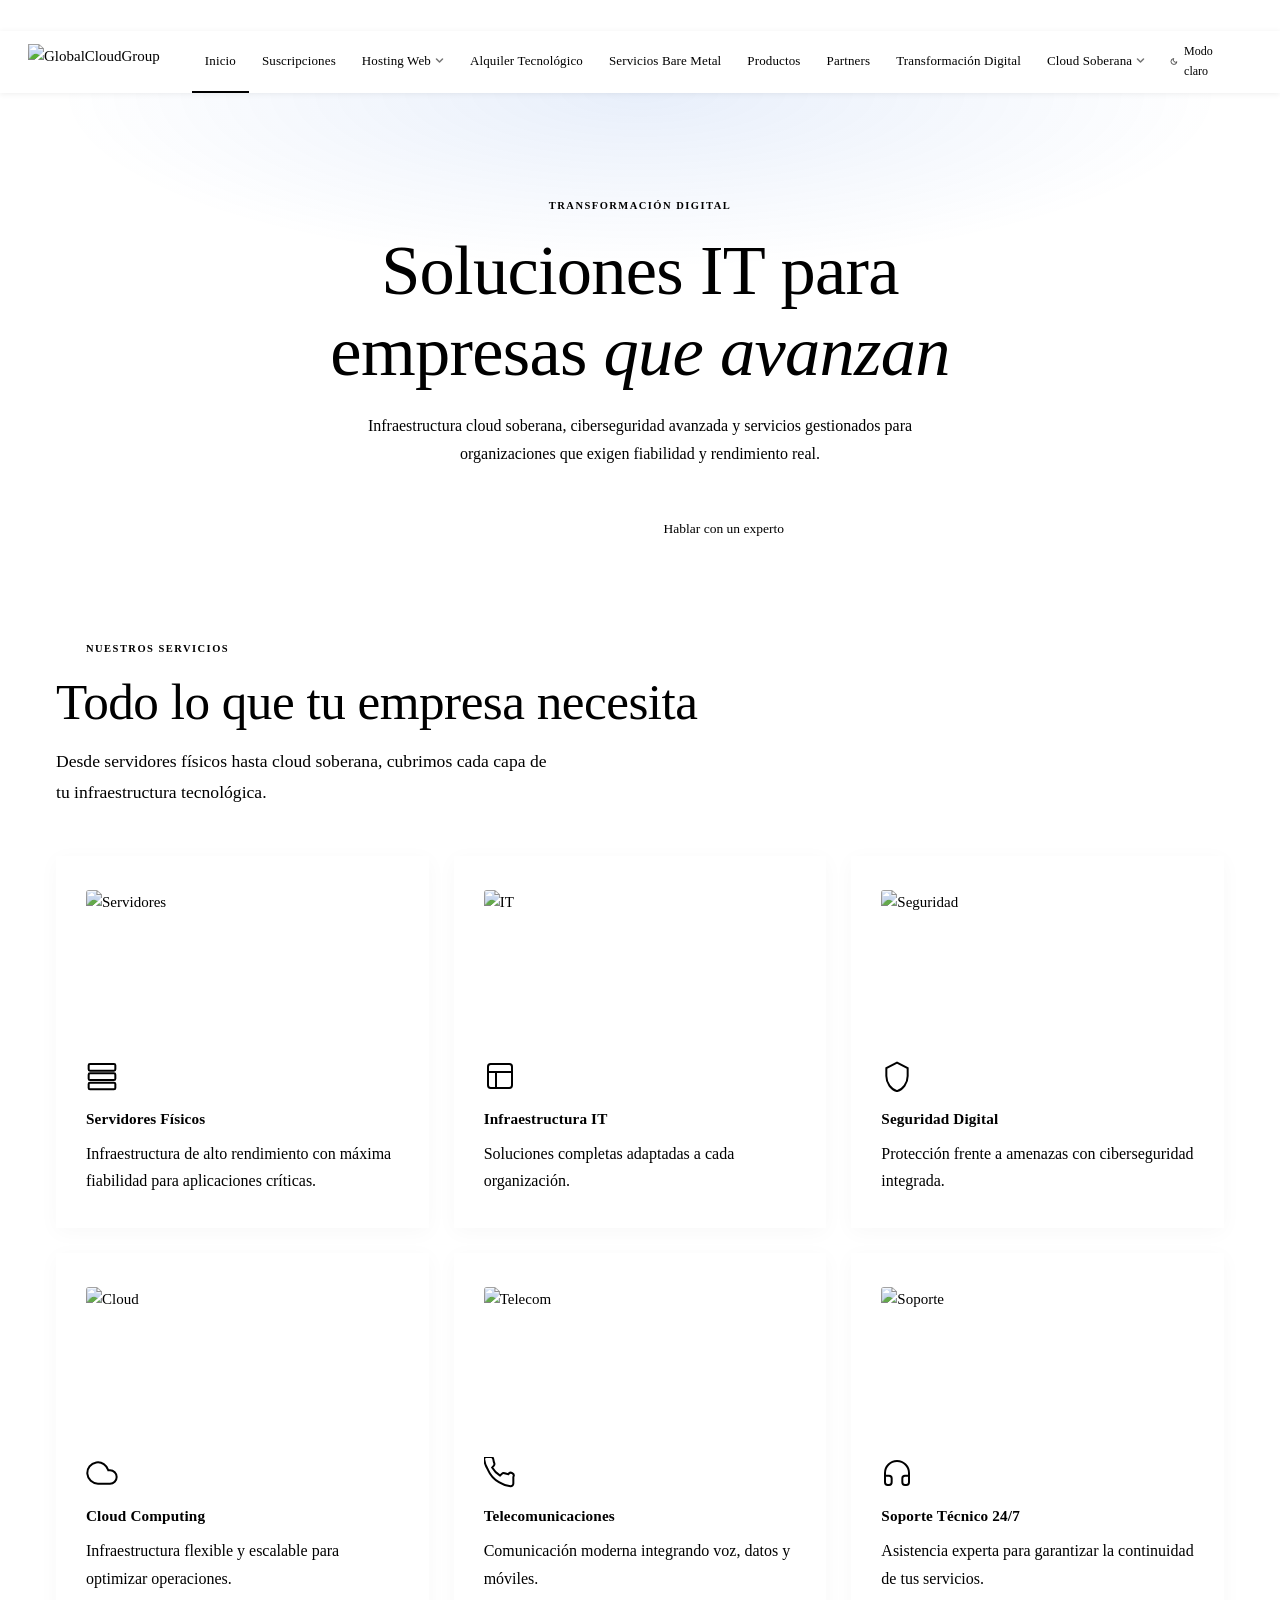
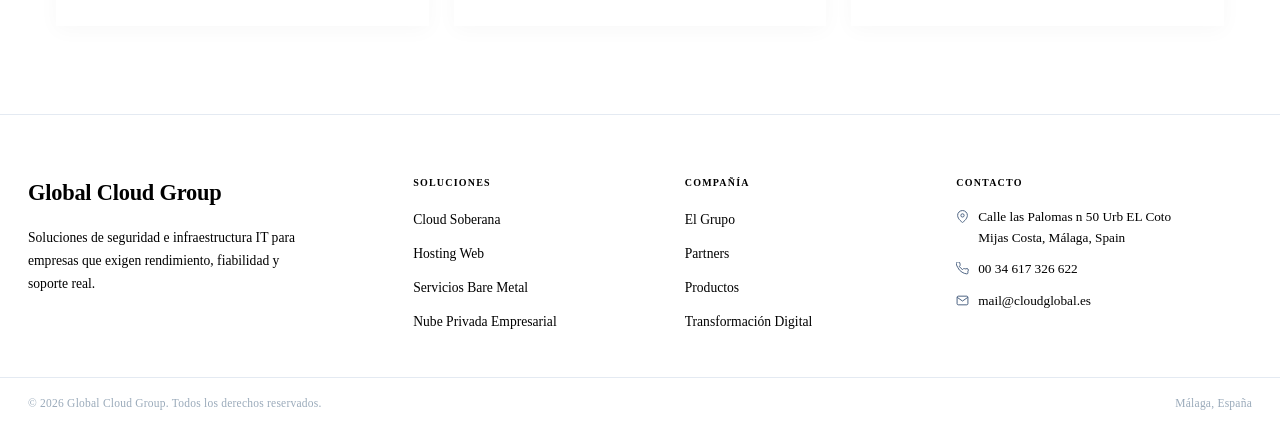
==== commit e5754deb: "Implementacion de CAPTCHA y Honeypot para evitar spam en contacto" ====
--- a/index.html
+++ b/index.html
@@ -80,7 +80,7 @@
           organizaciones que exigen fiabilidad y rendimiento real.</p>
         <div class="hero-btns">
           <span class="btn-primary" style="cursor:pointer" onclick="navigate('hosting')" data-i18n="heroBtn1">Explorar servicios</span>
-          <span class="btn-outline" style="cursor:pointer" data-i18n="heroBtn2">Hablar con un experto</span>
+          <span class="btn-outline" style="cursor:pointer" onclick="navigate('contacto')" data-i18n="heroBtn2">Hablar con un experto</span>
         </div>
       </div>
     </section>
@@ -416,158 +416,7 @@
     </section>
     
   </div>
-  <div class="page" id="page-correo">
-    <div class="breadcrumb"><span class="bc-link" onclick="navigate('home')">Inicio</span><span class="bc-sep"> /
-      </span><span class="bc-link" onclick="navigate('suscripciones')">Suscripciones</span><span class="bc-sep"> /
-      </span><span class="bc-current" data-i18n="bcCorreo">Correo Electrónico</span></div>
-    <div class="page-hero">
-      <div class="eyebrow" data-i18n="mailEyebrow">Correo Electr&oacute;nico</div>
-      <h1 class="display-title" data-i18n="mailTitle">Soluciones de Correo<br /><em>Electr&oacute;nico Profesional</em></h1>
-      <p class="lead" style="margin:0 auto" data-i18n="mailDesc">Servicios de correo electr&oacute;nico seguros y confiables para su negocio
-      </p>
-    </div>
-    <section style="padding:0 0 64px">
-      <div class="pricing-wrap">
-        <div class="pricing-grid">
-          <div class="price-card animate">
-            <div class="price-plan-name" data-i18n="mailPlan1Name">Email Pro</div>
-            <div class="price-amount"><span class="price-cur">$</span><span class="price-num">4.99</span><span
-                class="price-period">/mes por usuario</span></div>
-            <ul class="price-features">
-              <li><svg class="check-icon" viewBox="0 0 15 15" fill="none">
-                  <circle cx="7.5" cy="7.5" r="7.5" fill="#1a5fd4" opacity="0.12" />
-                  <path d="M4 7.5l2.5 2.5 4-4" stroke="#1a5fd4" stroke-width="1.6" stroke-linecap="round"
-                    stroke-linejoin="round" />
-                </svg><span data-i18n="mailPlan1F1">10GB de Almacenamiento</span></li>
-              <li><svg class="check-icon" viewBox="0 0 15 15" fill="none">
-                  <circle cx="7.5" cy="7.5" r="7.5" fill="#1a5fd4" opacity="0.12" />
-                  <path d="M4 7.5l2.5 2.5 4-4" stroke="#1a5fd4" stroke-width="1.6" stroke-linecap="round"
-                    stroke-linejoin="round" />
-                </svg>Dominio personalizado</li>
-              <li><svg class="check-icon" viewBox="0 0 15 15" fill="none">
-                  <circle cx="7.5" cy="7.5" r="7.5" fill="#1a5fd4" opacity="0.12" />
-                  <path d="M4 7.5l2.5 2.5 4-4" stroke="#1a5fd4" stroke-width="1.6" stroke-linecap="round"
-                    stroke-linejoin="round" />
-                </svg>Interfaz web</li>
-              <li><svg class="check-icon" viewBox="0 0 15 15" fill="none">
-                  <circle cx="7.5" cy="7.5" r="7.5" fill="#1a5fd4" opacity="0.12" />
-                  <path d="M4 7.5l2.5 2.5 4-4" stroke="#1a5fd4" stroke-width="1.6" stroke-linecap="round"
-                    stroke-linejoin="round" />
-                </svg>Acceso m&oacute;vil</li>
-            </ul>
-            <a href="#" class="btn-plan btn-plan-outline" onclick="return false">Comenzar</a>
-          </div>
-          <div class="price-card featured">
-            <div class="badge-popular">M&aacute;s Popular</div>
-            <div class="price-plan-name" data-i18n="mailPlan2Name">Email Business</div>
-            <div class="price-amount"><span class="price-cur">$</span><span class="price-num">9.99</span><span
-                class="price-period">/mes por usuario</span></div>
-            <ul class="price-features">
-              <li><svg class="check-icon" viewBox="0 0 15 15" fill="none">
-                  <circle cx="7.5" cy="7.5" r="7.5" fill="rgba(255,255,255,0.2)" />
-                  <path d="M4 7.5l2.5 2.5 4-4" stroke="white" stroke-width="1.6" stroke-linecap="round"
-                    stroke-linejoin="round" />
-                </svg>50GB de Almacenamiento</li>
-              <li><svg class="check-icon" viewBox="0 0 15 15" fill="none">
-                  <circle cx="7.5" cy="7.5" r="7.5" fill="rgba(255,255,255,0.2)" />
-                  <path d="M4 7.5l2.5 2.5 4-4" stroke="white" stroke-width="1.6" stroke-linecap="round"
-                    stroke-linejoin="round" />
-                </svg>Dominio personalizado</li>
-              <li><svg class="check-icon" viewBox="0 0 15 15" fill="none">
-                  <circle cx="7.5" cy="7.5" r="7.5" fill="rgba(255,255,255,0.2)" />
-                  <path d="M4 7.5l2.5 2.5 4-4" stroke="white" stroke-width="1.6" stroke-linecap="round"
-                    stroke-linejoin="round" />
-                </svg>Filtrado avanzado de spam</li>
-              <li><svg class="check-icon" viewBox="0 0 15 15" fill="none">
-                  <circle cx="7.5" cy="7.5" r="7.5" fill="rgba(255,255,255,0.2)" />
-                  <path d="M4 7.5l2.5 2.5 4-4" stroke="white" stroke-width="1.6" stroke-linecap="round"
-                    stroke-linejoin="round" />
-                </svg>Calendarios compartidos</li>
-              <li><svg class="check-icon" viewBox="0 0 15 15" fill="none">
-                  <circle cx="7.5" cy="7.5" r="7.5" fill="rgba(255,255,255,0.2)" />
-                  <path d="M4 7.5l2.5 2.5 4-4" stroke="white" stroke-width="1.6" stroke-linecap="round"
-                    stroke-linejoin="round" />
-                </svg>Acceso m&oacute;vil</li>
-            </ul>
-            <a href="#" class="btn-plan btn-plan-white" onclick="return false" data-i18n="mailBtn">Comenzar</a>
-          </div>
-          <div class="price-card animate">
-            <div class="price-plan-name" data-i18n="mailPlan3Name">Email Enterprise</div>
-            <div class="price-amount"><span class="price-cur">$</span><span class="price-num">14.99</span><span
-                class="price-period">/mes por usuario</span></div>
-            <ul class="price-features">
-              <li><svg class="check-icon" viewBox="0 0 15 15" fill="none">
-                  <circle cx="7.5" cy="7.5" r="7.5" fill="#1a5fd4" opacity="0.12" />
-                  <path d="M4 7.5l2.5 2.5 4-4" stroke="#1a5fd4" stroke-width="1.6" stroke-linecap="round"
-                    stroke-linejoin="round" />
-                </svg>100GB de Almacenamiento</li>
-              <li><svg class="check-icon" viewBox="0 0 15 15" fill="none">
-                  <circle cx="7.5" cy="7.5" r="7.5" fill="#1a5fd4" opacity="0.12" />
-                  <path d="M4 7.5l2.5 2.5 4-4" stroke="#1a5fd4" stroke-width="1.6" stroke-linecap="round"
-                    stroke-linejoin="round" />
-                </svg>Dominio personalizado</li>
-              <li><svg class="check-icon" viewBox="0 0 15 15" fill="none">
-                  <circle cx="7.5" cy="7.5" r="7.5" fill="#1a5fd4" opacity="0.12" />
-                  <path d="M4 7.5l2.5 2.5 4-4" stroke="#1a5fd4" stroke-width="1.6" stroke-linecap="round"
-                    stroke-linejoin="round" />
-                </svg>Seguridad avanzada</li>
-              <li><svg class="check-icon" viewBox="0 0 15 15" fill="none">
-                  <circle cx="7.5" cy="7.5" r="7.5" fill="#1a5fd4" opacity="0.12" />
-                  <path d="M4 7.5l2.5 2.5 4-4" stroke="#1a5fd4" stroke-width="1.6" stroke-linecap="round"
-                    stroke-linejoin="round" />
-                </svg>Archivado de correo electr&oacute;nico</li>
-              <li><svg class="check-icon" viewBox="0 0 15 15" fill="none">
-                  <circle cx="7.5" cy="7.5" r="7.5" fill="#1a5fd4" opacity="0.12" />
-                  <path d="M4 7.5l2.5 2.5 4-4" stroke="#1a5fd4" stroke-width="1.6" stroke-linecap="round"
-                    stroke-linejoin="round" />
-                </svg>Soporte prioritario</li>
-              <li><svg class="check-icon" viewBox="0 0 15 15" fill="none">
-                  <circle cx="7.5" cy="7.5" r="7.5" fill="#1a5fd4" opacity="0.12" />
-                  <path d="M4 7.5l2.5 2.5 4-4" stroke="#1a5fd4" stroke-width="1.6" stroke-linecap="round"
-                    stroke-linejoin="round" />
-                </svg>Herramientas de colaboraci&oacute;n en equipo</li>
-            </ul>
-            <a href="#" class="btn-plan btn-plan-outline" onclick="return false">Comenzar</a>
-          </div>
-        </div>
-      </div>
-    </section>
-    <section style="padding:0 28px 96px">
-      <div class="section-wrap">
-        <h2 class="display-title" style="text-align:center;margin-bottom:40px">Por qu&eacute; elegir nuestro servicio de
-          correo electr&oacute;nico</h2>
-        <div class="card-grid cols-3">
-          <div class="g-card animate">
-            <div class="g-card-icon"><svg viewBox="0 0 24 24" fill="none" stroke="currentColor" stroke-width="1.5">
-                <path d="M4 4h16c1.1 0 2 .9 2 2v12c0 1.1-.9 2-2 2H4c-1.1 0-2-.9-2-2V6c0-1.1.9-2 2-2z" />
-                <polyline points="22,6 12,13 2,6" />
-              </svg></div>
-            <h3>Imagen Profesional</h3>
-            <p data-i18n="mailWhy1Desc">Direcciones de correo de dominio personalizado para una apariencia de marca profesional.</p>
-          </div>
-          <div class="g-card animate">
-            <div class="g-card-icon"><svg viewBox="0 0 24 24" fill="none" stroke="currentColor" stroke-width="1.5">
-                <path d="M12 22s8-4 8-10V5l-8-3-8 3v7c0 6 8 10 8 10z" />
-              </svg></div>
-            <h3>Seguridad Mejorada</h3>
-            <p data-i18n="mailWhy2Desc">Protecci&oacute;n avanzada contra spam, phishing y malware.</p>
-          </div>
-          <div class="g-card animate">
-            <div class="g-card-icon"><svg viewBox="0 0 24 24" fill="none" stroke="currentColor" stroke-width="1.5">
-                <path d="M18 10h-1.26A8 8 0 109 20h9a5 5 0 000-10z" />
-              </svg></div>
-            <h3>Amplio Almacenamiento</h3>
-            <p data-i18n="mailWhy3Desc">Gran capacidad de buz&oacute;n para todas sus comunicaciones importantes.</p>
-          </div>
-        </div>
-        <div style="text-align:center;margin-top:36px">
-          <span class="btn-outline" style="cursor:pointer" onclick="navigate('suscripciones')">&larr; Volver a
-            Suscripciones</span>
-        </div>
-      </div>
-    </section>
-    
-  </div>
+  
   <div class="page" id="page-daas">
     <div class="breadcrumb"><span class="bc-link" onclick="navigate('home')" data-i18n="bcInicio">Inicio</span><span class="bc-sep"> /
       </span><span class="bc-link" onclick="navigate('suscripciones')" data-i18n="bcSuscripciones">Suscripciones</span><span class="bc-sep"> /
@@ -1036,11 +885,25 @@
                 <input type="email" placeholder="Correo electrónico" class="form-input" data-i18n-placeholder="contEmailPlaceholder" />
               </div>
             </div>
+            <div class="form-group" style="display:none !important">
+              <label class="form-label">Phone Prefix</label>
+              <input type="text" name="honeypot" id="form-honeypot" class="form-input" />
+            </div>
             <div class="form-group">
               <label class="form-label" data-i18n="contMsgLabel">Mensaje</label>
-              <textarea placeholder="Mensaje" class="form-textarea" data-i18n-placeholder="contMsgPlaceholder"></textarea>
-            </div>
-            <button class="form-submit" data-i18n="contSubmitBtn">
+              <textarea placeholder="Mensaje" class="form-textarea" data-i18n-placeholder="contMsgPlaceholder" id="form-message"></textarea>
+            </div>
+            <div class="form-group">
+              <label class="form-label" data-i18n="contCaptchaLabel">Seguridad: ¿Cuánto es <span id="captcha-question">...</span>?</label>
+              <div class="form-input-wrap">
+                <svg viewBox="0 0 24 24" fill="none" stroke="currentColor" stroke-width="1.5">
+                  <path d="M12 22s8-4 8-10V5l-8-3-8 3v7c0 6 8 10 8 10z" />
+                  <path d="M12 8v4M12 16h.01" />
+                </svg>
+                <input type="text" id="form-captcha" placeholder="Resultado" class="form-input" />
+              </div>
+            </div>
+            <button class="form-submit" onclick="submitContactForm()" data-i18n="contSubmitBtn">
               <svg viewBox="0 0 24 24" fill="none" stroke="currentColor" stroke-width="2" width="16" height="16">
                 <line x1="22" y1="2" x2="11" y2="13" />
                 <polygon points="22 2 15 22 11 13 2 9 22 2" />
--- a/styles.css
+++ b/styles.css
@@ -1821,6 +1821,20 @@
       background: var(--accent-h);
     }
 
+    #captcha-numbers {
+      font-weight: 700;
+      color: var(--accent);
+      background: var(--nav-hover);
+      padding: 0 4px;
+      border-radius: 3px;
+    }
+
+    .form-group:has(#form-captcha) {
+      margin-top: 10px;
+      padding-top: 20px;
+      border-top: 1px solid var(--border);
+    }
+
     @media(max-width:768px) {
       .contact-layout {
         grid-template-columns: 1fr;
@@ -1848,304 +1862,178 @@
       align-items: flex-start;
     }
 
-    @media(max-width:768px) {
-      .dt-split {
-        grid-template-columns: 1fr;
-      }
-    }
-
-
-    /* ANIMATIONS */
-    @keyframes fadeUp {
-      from {
-        opacity: 0;
-        transform: translateY(20px);
-      }
-
-      to {
-        opacity: 1;
-        transform: translateY(0);
-      }
-    }
-
-    .page.active .animate {
-      animation: fadeUp 0.4s ease both;
-    }
-
-    .page.active .animate:nth-child(1) {
-      animation-delay: .04s
-    }
-
-    .page.active .animate:nth-child(2) {
-      animation-delay: .10s
-    }
-
-    .page.active .animate:nth-child(3) {
-      animation-delay: .16s
-    }
-
-    .page.active .animate:nth-child(4) {
-      animation-delay: .22s
-    }
-
-    .page.active .animate:nth-child(5) {
-      animation-delay: .28s
-    }
-
-    .page.active .animate:nth-child(6) {
-      animation-delay: .34s
-    }
-
-    /* STATS */
-    .stats-band {
-      background: var(--accent);
-      padding: 44px 28px;
-      position: relative;
-      z-index: 1;
-    }
-
-    .stats-inner {
-      max-width: 1280px;
-      margin: 0 auto;
-      display: grid;
-      grid-template-columns: repeat(4, 1fr);
-      gap: 24px;
-      text-align: center;
-    }
-
-    .stat-num {
-      font-family: 'Cormorant Garamond', serif;
-      font-size: 3rem;
-      font-weight: 500;
-      color: #fff;
-      line-height: 1;
-      margin-bottom: 6px;
-    }
-
-    .stat-label {
-      font-size: .78rem;
-      font-weight: 500;
-      color: rgba(255, 255, 255, .75);
-      letter-spacing: .08em;
-      text-transform: uppercase;
-    }
-
-    @media(max-width:700px) {
-      .stats-inner {
-        grid-template-columns: repeat(2, 1fr);
-      }
-    }
-
-    /* BREADCRUMB */
-    .breadcrumb {
-      position: relative;
-      z-index: 1;
-      max-width: 1280px;
-      margin: 0 auto;
-      padding: 14px 28px 0;
-      display: flex;
-      align-items: center;
-      gap: 6px;
-      font-size: 12px;
-      color: var(--text-3);
-    }
-
-    .breadcrumb .bc-link {
-      cursor: pointer;
-      transition: color .2s;
-    }
-
-    .breadcrumb .bc-link:hover {
-      color: var(--accent);
-    }
-
-    .breadcrumb .bc-sep {
-      opacity: .4;
-    }
-
-    .breadcrumb .bc-current {
-      color: var(--text-2);
-      font-weight: 500;
-    }
-
-    /* BACK TO TOP */
-    #backToTop {
-      position: fixed;
-      bottom: 28px;
-      right: 28px;
-      width: 40px;
-      height: 40px;
-      background: var(--accent);
-      color: #fff;
-      border: none;
-      border-radius: 50%;
-      cursor: pointer;
-      display: flex;
-      align-items: center;
-      justify-content: center;
-      box-shadow: 0 4px 14px rgba(26, 95, 212, .35);
-      opacity: 0;
-      transform: translateY(8px);
-      transition: opacity .25s, transform .25s;
-      z-index: 800;
-    }
-
-    #backToTop.visible {
-      opacity: 1;
-      transform: translateY(0);
-    }
-
-    #backToTop:hover {
-      background: var(--accent-h);
-    }
-
-    /* LANG SWITCHER */
-    .lang-switcher {
-      display: flex;
-      align-items: center;
-      gap: 2px;
-      background: var(--nav-hover);
-      border: 1px solid var(--nav-border);
-      border-radius: 6px;
-      padding: 3px;
-      flex-shrink: 0;
-    }
-
-    .lang-btn {
-      padding: 4px 9px;
-      border-radius: 4px;
-      font-size: 11px;
-      font-weight: 700;
-      letter-spacing: .04em;
-      cursor: pointer;
-      color: var(--nav-text2);
-      transition: background .15s, color .15s;
-      user-select: none;
-    }
-
-    .lang-btn.active {
-      background: var(--accent);
-      color: #fff;
-    }
-
-    .lang-btn:not(.active):hover {
-      color: var(--nav-accent);
-    }
-
-    /* ACTIVE NAV */
-    .nav-link.current {
-      color: var(--nav-accent) !important;
-      border-bottom-color: var(--nav-accent) !important;
-    }
+/* ═══════════════════════════════════
+   ANIMATIONS
+═══════════════════════════════════ */
+@keyframes fadeUp {
+  from { opacity: 0; transform: translateY(20px); }
+  to { opacity: 1; transform: translateY(0); }
+}
+
+.page.active .animate {
+  animation: fadeUp 0.4s ease both;
+}
+
+.page.active .animate:nth-child(1) { animation-delay: .05s }
+.page.active .animate:nth-child(2) { animation-delay: .10s }
+.page.active .animate:nth-child(3) { animation-delay: .15s }
+.page.active .animate:nth-child(4) { animation-delay: .20s }
+.page.active .animate:nth-child(5) { animation-delay: .25s }
+.page.active .animate:nth-child(6) { animation-delay: .30s }
+
+/* ═══════════════════════════════════
+   RESPONSIVE (MASTER BLOCK)
+═══════════════════════════════════ */
+
+@media (max-width: 1024px) {
+  .nav-wrap { padding: 0 20px; }
+  .nav-menu { display: none; margin-left: 0 !important; }
+  .hamburger { display: flex; }
   
-  /* ── Transición suave entre páginas ── */
-  .page {
-    animation: none;
+  .nav-menu.open {
+    display: flex;
+    flex-direction: column;
+    position: fixed;
+    top: 62px;
+    left: 0;
+    width: 100%;
+    height: calc(100vh - 62px);
+    background: var(--nav-bg);
+    z-index: 1000;
+    padding: 24px;
+    overflow-y: auto;
+    border-top: 1px solid var(--nav-border);
+    animation: mobileMenuIn 0.3s ease-out;
   }
-  .page.active {
-    animation: pageFadeIn 0.3s ease both;
+
+  @keyframes mobileMenuIn {
+    from { opacity: 0; transform: translateY(-10px); }
+    to { opacity: 1; transform: translateY(0); }
   }
-  @keyframes pageFadeIn {
-    from { opacity: 0; transform: translateY(10px); }
-    to   { opacity: 1; transform: translateY(0); }
+
+  .nav-item { width: 100%; }
+  .nav-link { 
+    height: auto;
+    padding: 16px 0;
+    width: 100%; 
+    border-bottom: 1px solid var(--nav-border);
+    justify-content: space-between;
+    font-size: 15px;
   }
-
-  /* ── Flecha en tarjetas clicables ── */
-  .prod-card[onclick]::after {
-    content: '→';
-    position: absolute;
-    bottom: 18px;
-    right: 22px;
-    font-size: 1.1rem;
-    color: var(--accent);
-    opacity: 0;
-    transform: translateX(-6px);
-    transition: opacity 0.2s, transform 0.2s;
+  
+  .nav-dropdown {
+    position: static;
+    opacity: 1;
+    transform: none;
+    pointer-events: all;
+    display: none;
+    box-shadow: none;
+    border: none;
+    background: var(--nav-hover);
+    margin: 5px 0;
+    padding-left: 15px;
   }
-  .prod-card[onclick]:hover::after {
-    opacity: 1;
-    transform: translateX(0);
+  
+  .nav-item.open .nav-dropdown { display: block; }
+  .nav-right { display: none; }
+  
+  .nav-menu.open + .nav-right {
+    display: flex !important;
+    position: fixed;
+    bottom: 0;
+    left: 0;
+    width: 100%;
+    background: var(--nav-bg);
+    padding: 15px 24px;
+    border-top: 1px solid var(--nav-border);
+    flex-direction: row;
+    justify-content: space-between;
+    align-items: center;
+    z-index: 1001;
+    box-shadow: 0 -4px 12px rgba(0,0,0,0.05);
   }
-  /* ── Hover más pronunciado en g-card ── */
-  .g-card {
-    transition: box-shadow 0.2s, transform 0.2s;
+
+  .card-grid.cols-3, .card-grid.cols-2, .card-grid, .prod-grid, .subs-grid, .daas-grid, .pricing-grid {
+    grid-template-columns: repeat(2, 1fr) !important;
   }
-  .g-card:hover {
-    box-shadow: 0 8px 28px rgba(26,95,212,.13);
-    transform: translateY(-3px);
+  
+  .footer-inner {
+    grid-template-columns: 1fr 1fr;
+    gap: 30px;
   }
-
-    /* ── Fix scroll horizontal no deseado ── */
-    html, body {
-      overflow-x: hidden;
-      max-width: 100%;
-    }
-    .page, nav, .topbar, footer {
-      max-width: 100%;
-      box-sizing: border-box;
-    }
-    .pricing-grid, .card-grid, .prod-grid, .stats-inner, .section-wrap {
-      box-sizing: border-box;
-    }
-
-
-/* â•â•â• PRODUCTOS â•â•â• */
-
-        .prod-grid {
-          display: grid;
-          grid-template-columns: repeat(3, 1fr);
-          gap: 15px;
-          max-width: 1100px;
-          margin: 0 auto;
-        }
-        .prod-card {
-          background: var(--surface);
-          border: 1px solid var(--border);
-          border-radius: 16px;
-          padding: 36px 28px 32px;
-          display: flex;
-          flex-direction: column;
-          gap: 14px;
-          transition: box-shadow 0.2s, transform 0.2s;
-          position: relative;
-          overflow: hidden;
-        }
-        .prod-card::before {
-          content: '';
-          position: absolute;
-          top: 0; left: 0; right: 0;
-          height: 3px;
-          background: linear-gradient(90deg, var(--accent), #4a9eff);
-          border-radius: 16px 16px 0 0;
-          opacity: 0;
-          transition: opacity 0.2s;
-        }
-        .prod-card:hover { box-shadow: 0 8px 32px rgba(26,95,212,.12); transform: translateY(-4px); }
-        .prod-card:hover::before { opacity: 1; }
-        .prod-icon {
-          width: 52px; height: 52px;
-          background: rgba(26,95,212,.08);
-          border-radius: 12px;
-          display: flex; align-items: center; justify-content: center;
-          color: var(--accent);
-          flex-shrink: 0;
-        }
-        .prod-icon svg { width: 24px; height: 24px; }
-        .prod-card h3 { font-size: 1.05rem; font-weight: 600; margin: 0; color: var(--text-1); }
-        .prod-card p { font-size: 1rem; color: var(--text-2); line-height: 1.65; margin: 0; }
-        .prod-tag {
-          display: inline-block;
-          font-size: 0.72rem;
-          font-weight: 600;
-          letter-spacing: 0.05em;
-          text-transform: uppercase;
-          color: var(--accent);
-          background: rgba(26,95,212,.08);
-          border-radius: 4px;
-          padding: 3px 9px;
-          margin-bottom: 2px;
-          width: fit-content;
-        }
-        @media(max-width:900px){ .prod-grid { grid-template-columns: repeat(2,1fr); } }
-        @media(max-width:560px){ .prod-grid { grid-template-columns: 1fr; } }
-      +}
+
+@media (max-width: 768px) {
+  .topbar { display: none; }
+  .display-title { font-size: 2.1rem; }
+  .home-hero .display-title { font-size: 2.5rem; }
+  .home-hero { padding: 60px 20px 40px; }
+  
+  .section-wrap { padding: 0 20px; }
+  
+  .card-grid, .prod-grid, .subs-grid, .pricing-grid, .daas-grid, .stats-inner, .card-grid.cols-3, .card-grid.cols-2 {
+    grid-template-columns: 1fr !important;
+  }
+  
+  .hero-btns { flex-direction: column; width: 100%; }
+  .btn-primary, .btn-outline { width: 100%; text-align: center; }
+  
+  .footer-inner {
+    grid-template-columns: 1fr;
+    text-align: center;
+    padding: 40px 20px;
+  }
+  
+  .footer-logo, .footer-tagline { margin-left: auto; margin-right: auto; }
+  .footer-ci { justify-content: center; }
+  
+  .footer-bottom {
+    flex-direction: column;
+    gap: 12px;
+    text-align: center;
+  }
+
+  .price-card.featured { margin: 0; }
+  .dt-split { grid-template-columns: 1fr; text-align: center; gap: 30px; }
+  .dt-img img { height: 240px; }
+  .dt-text { align-items: center; }
+
+  .breadcrumb {
+    padding: 10px 20px 0;
+    font-size: 11px;
+    overflow-x: auto;
+    white-space: nowrap;
+  }
+
+  /* Tarjetas específicas */
+  .subs-card-img { height: 140px; }
+  .daas-price { font-size: 2rem; }
+  .g-card { padding: 24px 20px; }
+}
+
+/* Hamburger icon state */
+.hamburger.active span:nth-child(1) { transform: translateY(6.5px) rotate(45deg); }
+.hamburger.active span:nth-child(2) { opacity: 0; }
+.hamburger.active span:nth-child(3) { transform: translateY(-6.5px) rotate(-45deg); }
+.hamburger span { transition: transform 0.3s, opacity 0.3s; }
+
+/* Global Fixes */
+html, body {
+  overflow-x: hidden;
+  width: 100%;
+  position: relative;
+}
+
+.page.active {
+  animation: pageFadeIn 0.35s ease both;
+}
+@keyframes pageFadeIn {
+  from { opacity: 0; transform: translateY(5px); }
+  to { opacity: 1; transform: translateY(0); }
+}
+
+.g-card, .price-card, .prod-card, .subs-card, .daas-card {
+  height: auto;
+  transition: transform 0.2s, box-shadow 0.2s;
+}
+      
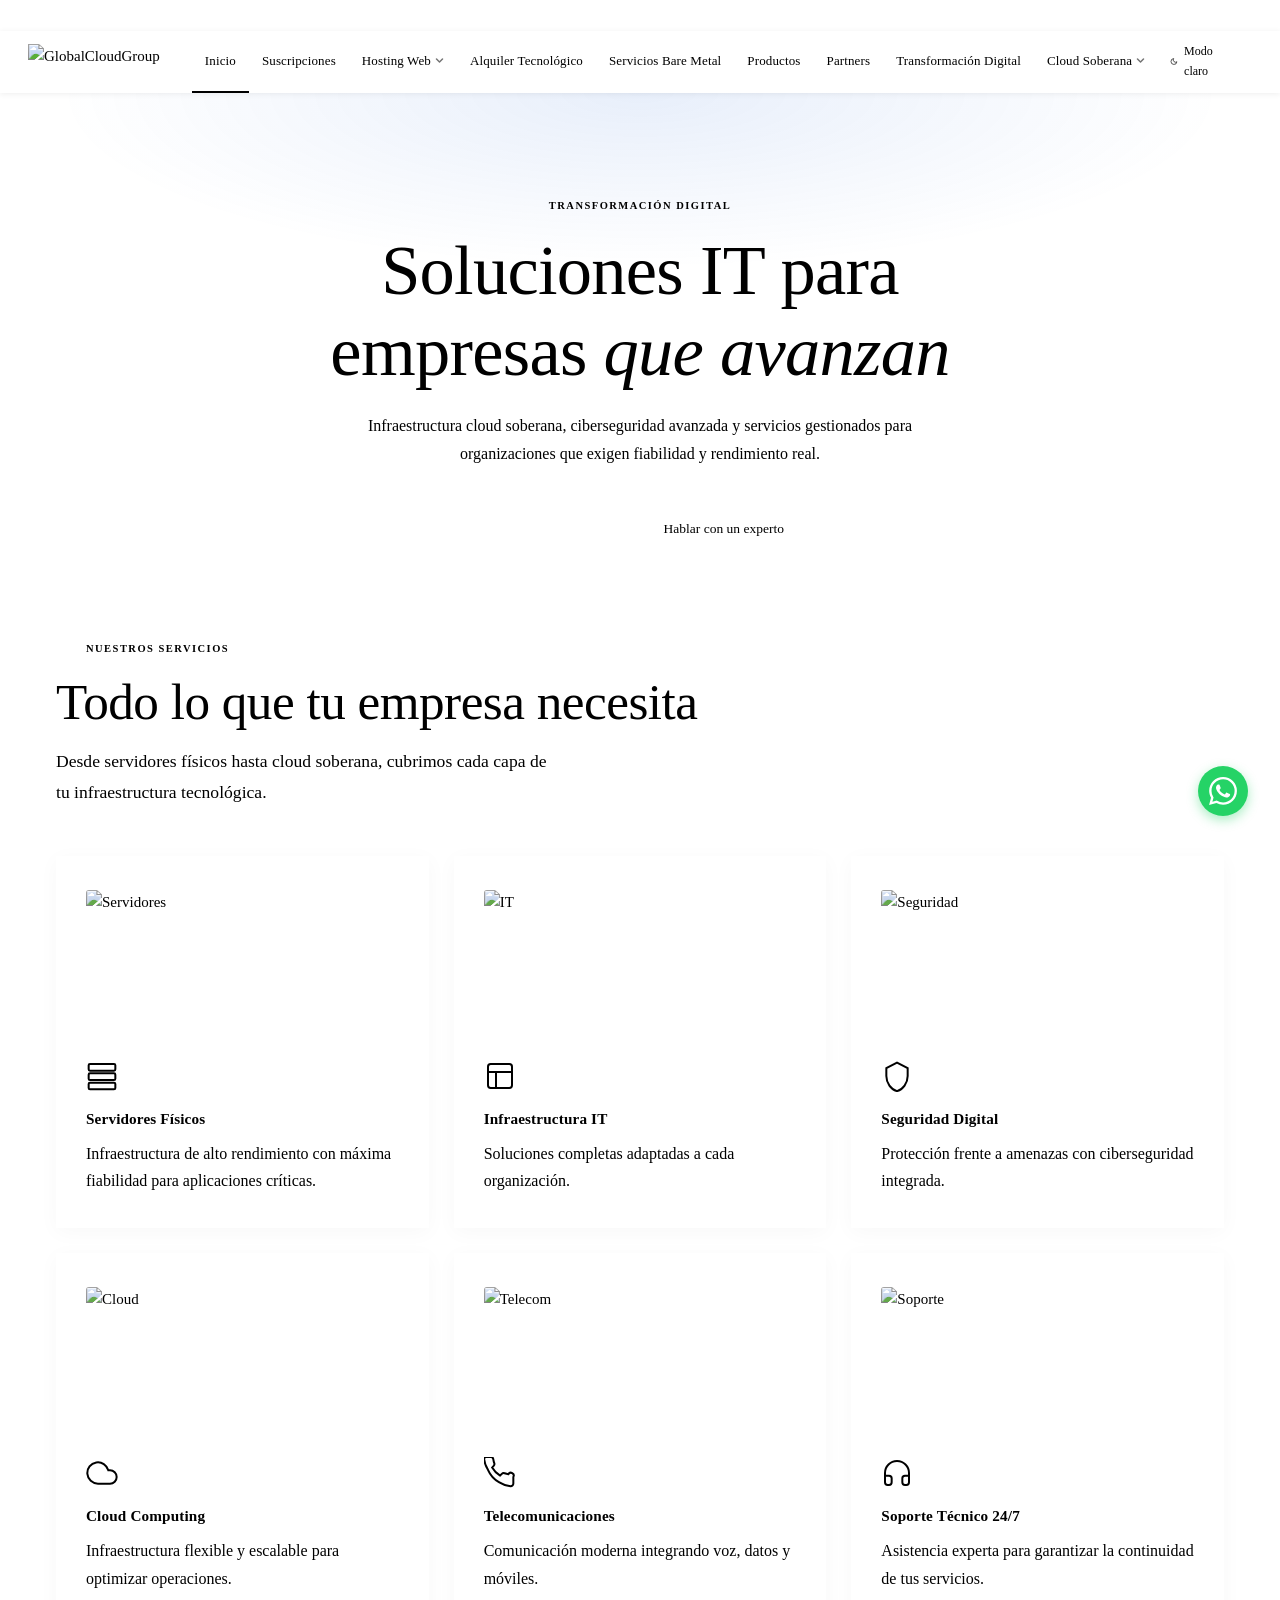
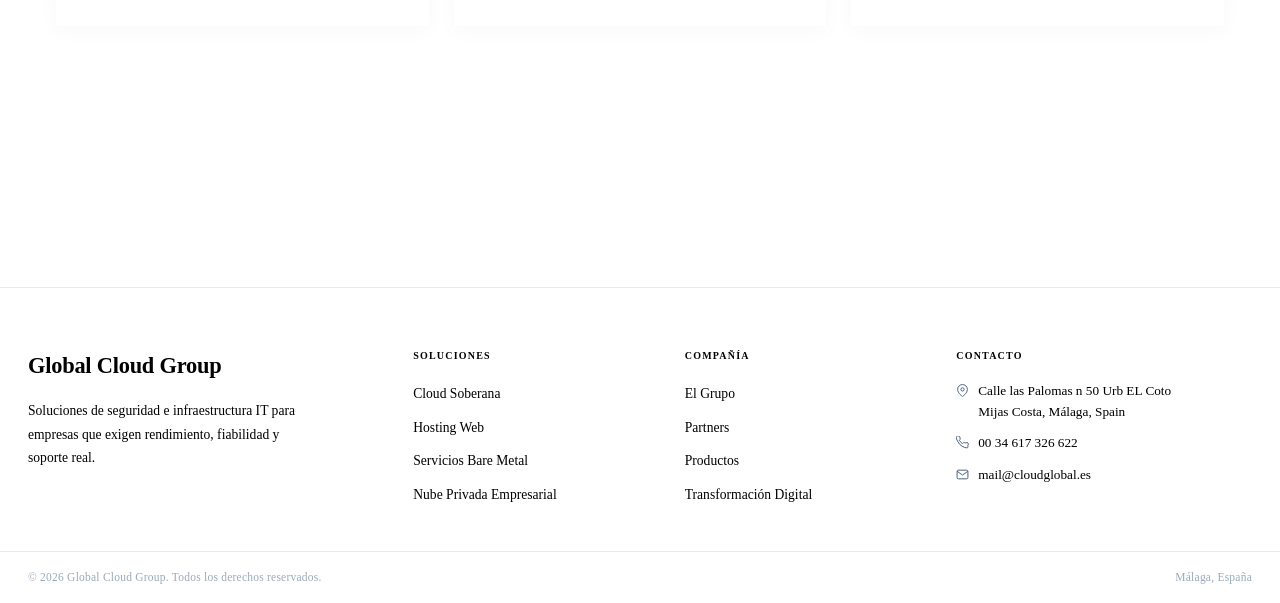
==== commit 180291c1: "Mejoras finales: Estadisticas animadas, Boton WhatsApp y optimizacion de CAPTCHA" ====
--- a/index.html
+++ b/index.html
@@ -147,6 +147,27 @@
         </div>
       </div>
     </section>
+
+    <section class="stats-band">
+      <div class="stats-inner">
+        <div class="stat-item">
+          <div class="stat-num" data-target="540">+0</div>
+          <div class="stat-label" data-i18n="sl1">Clientes Activos</div>
+        </div>
+        <div class="stat-item">
+          <div class="stat-num" data-target="99">0%</div>
+          <div class="stat-label" data-i18n="sl2">Uptime Garantizado</div>
+        </div>
+        <div class="stat-item">
+          <div class="stat-num" data-target="24">0/7</div>
+          <div class="stat-label" data-i18n="sl3">Soporte Técnico</div>
+        </div>
+        <div class="stat-item">
+          <div class="stat-num" data-target="15">+0</div>
+          <div class="stat-label" data-i18n="sl4">Años de Experiencia</div>
+        </div>
+      </div>
+    </section>
   </div>
   <div class="page" id="page-suscripciones">
     <div class="breadcrumb"><span class="bc-link" onclick="navigate('home')" data-i18n="bcInicio">Inicio</span><span class="bc-sep"> /
@@ -893,15 +914,12 @@
               <label class="form-label" data-i18n="contMsgLabel">Mensaje</label>
               <textarea placeholder="Mensaje" class="form-textarea" data-i18n-placeholder="contMsgPlaceholder" id="form-message"></textarea>
             </div>
-            <div class="form-group">
-              <label class="form-label" data-i18n="contCaptchaLabel">Seguridad: ¿Cuánto es <span id="captcha-question">...</span>?</label>
-              <div class="form-input-wrap">
-                <svg viewBox="0 0 24 24" fill="none" stroke="currentColor" stroke-width="1.5">
-                  <path d="M12 22s8-4 8-10V5l-8-3-8 3v7c0 6 8 10 8 10z" />
-                  <path d="M12 8v4M12 16h.01" />
-                </svg>
-                <input type="text" id="form-captcha" placeholder="Resultado" class="form-input" />
+            <div class="form-group captcha-group">
+              <label class="form-label" id="captcha-label" data-i18n="contCaptchaVisual">Verificación de seguridad: Seleccione el icono de la <strong>Nube</strong></label>
+              <div class="captcha-icons-grid" id="captcha-icons-container">
+                <!-- Iconos generados por JS -->
               </div>
+              <input type="hidden" id="form-captcha-verified" value="0" />
             </div>
             <button class="form-submit" onclick="submitContactForm()" data-i18n="contSubmitBtn">
               <svg viewBox="0 0 24 24" fill="none" stroke="currentColor" stroke-width="2" width="16" height="16">
@@ -2057,6 +2075,18 @@
     </div>
   </footer>
 
+  <button id="backToTop" onclick="window.scrollTo({top:0, behavior:'smooth'})">
+    <svg viewBox="0 0 24 24" fill="none" stroke="currentColor" stroke-width="2.5" width="20" height="20">
+      <polyline points="18 15 12 9 6 15"></polyline>
+    </svg>
+  </button>
+
+  <a href="https://wa.me/34617326622" class="whatsapp-btn" target="_blank">
+    <svg viewBox="0 0 24 24" fill="currentColor">
+      <path d="M17.472 14.382c-.297-.149-1.758-.867-2.03-.967-.273-.099-.471-.148-.67.15-.197.297-.767.966-.94 1.164-.173.199-.347.223-.644.075-.297-.15-1.255-.463-2.39-1.475-.883-.788-1.48-1.761-1.653-2.059-.173-.297-.018-.458.13-.606.134-.133.298-.347.446-.52.149-.174.198-.298.298-.497.099-.198.05-.371-.025-.52-.075-.149-.669-1.612-.916-2.207-.242-.579-.487-.5-.669-.51-.173-.008-.371-.01-.57-.01-.198 0-.52.074-.792.372-.272.297-1.04 1.016-1.04 2.479 0 1.462 1.065 2.875 1.213 3.074.149.198 2.096 3.2 5.077 4.487.709.306 1.262.489 1.694.625.712.227 1.36.195 1.871.118.571-.085 1.758-.719 2.006-1.413.248-.694.248-1.289.173-1.413-.074-.124-.272-.198-.57-.347m-5.421 7.403h-.004a9.87 9.87 0 01-5.031-1.378l-.361-.214-3.741.982.998-3.648-.235-.374a9.86 9.86 0 01-1.51-5.26c.001-5.45 4.436-9.884 9.888-9.884 2.64 0 5.122 1.03 6.988 2.898a9.825 9.825 0 012.893 6.994c-.003 5.45-4.437 9.884-9.885 9.884m8.413-18.297A11.815 11.815 0 0012.05 0C5.495 0 .16 5.335.157 11.892c0 2.096.547 4.142 1.588 5.945L.057 24l6.305-1.654a11.882 11.882 0 005.683 1.448h.005c6.554 0 11.89-5.335 11.893-11.893a11.821 11.821 0 00-3.48-8.413z" />
+    </svg>
+  </a>
+
   <script src="script.js"></script>
 </body>
 
--- a/styles.css
+++ b/styles.css
@@ -1683,6 +1683,49 @@
       border-bottom-color: var(--nav-accent) !important;
     }
 
+    /* WHATSAPP */
+    .whatsapp-btn {
+      position: fixed;
+      bottom: 84px;
+      right: 32px;
+      width: 50px;
+      height: 50px;
+      background: #25d366;
+      color: #fff;
+      border-radius: 50%;
+      display: flex;
+      align-items: center;
+      justify-content: center;
+      box-shadow: 0 4px 12px rgba(37, 211, 102, 0.4);
+      z-index: 800;
+      transition: transform .3s, box-shadow .3s;
+    }
+
+    .whatsapp-btn:hover {
+      transform: scale(1.1);
+      box-shadow: 0 6px 16px rgba(37, 211, 102, 0.5);
+    }
+
+    .whatsapp-btn svg {
+      width: 28px;
+      height: 28px;
+    }
+
+    @media(max-width:768px) {
+      .whatsapp-btn {
+        bottom: 24px;
+        right: 24px;
+        width: 44px;
+        height: 44px;
+      }
+      #backToTop {
+        bottom: 80px;
+        right: 24px;
+        width: 36px;
+        height: 36px;
+      }
+    }
+
     /* CONTACT */
     .contact-layout {
       display: grid;
@@ -1821,21 +1864,59 @@
       background: var(--accent-h);
     }
 
-    #captcha-numbers {
-      font-weight: 700;
+    .captcha-icons-grid {
+      display: grid;
+      grid-template-columns: repeat(6, 1fr);
+      gap: 10px;
+      margin-top: 10px;
+    }
+
+    .captcha-icon-btn {
+      aspect-ratio: 1;
+      display: flex;
+      align-items: center;
+      justify-content: center;
+      background: var(--nav-hover);
+      border: 1px solid var(--border);
+      border-radius: var(--radius);
+      cursor: pointer;
+      color: var(--text-3);
+      transition: all .2s;
+    }
+
+    .captcha-icon-btn svg {
+      width: 20px;
+      height: 20px;
+    }
+
+    .captcha-icon-btn:hover {
+      border-color: var(--accent);
       color: var(--accent);
-      background: var(--nav-hover);
-      padding: 0 4px;
-      border-radius: 3px;
-    }
-
-    .form-group:has(#form-captcha) {
-      margin-top: 10px;
-      padding-top: 20px;
-      border-top: 1px solid var(--border);
+    }
+
+    .captcha-icon-btn.selected {
+      background: var(--surface2);
+      border-color: var(--accent);
+      color: var(--accent);
+      box-shadow: 0 0 0 2px rgba(26, 95, 212, 0.2);
+    }
+
+    .captcha-icon-btn.error {
+      border-color: #ef4444;
+      color: #ef4444;
+      animation: shake 0.4s ease;
+    }
+
+    @keyframes shake {
+      0%, 100% { transform: translateX(0); }
+      25% { transform: translateX(-4px); }
+      75% { transform: translateX(4px); }
     }
 
     @media(max-width:768px) {
+      .captcha-icons-grid {
+        grid-template-columns: repeat(3, 1fr);
+      }
       .contact-layout {
         grid-template-columns: 1fr;
       }
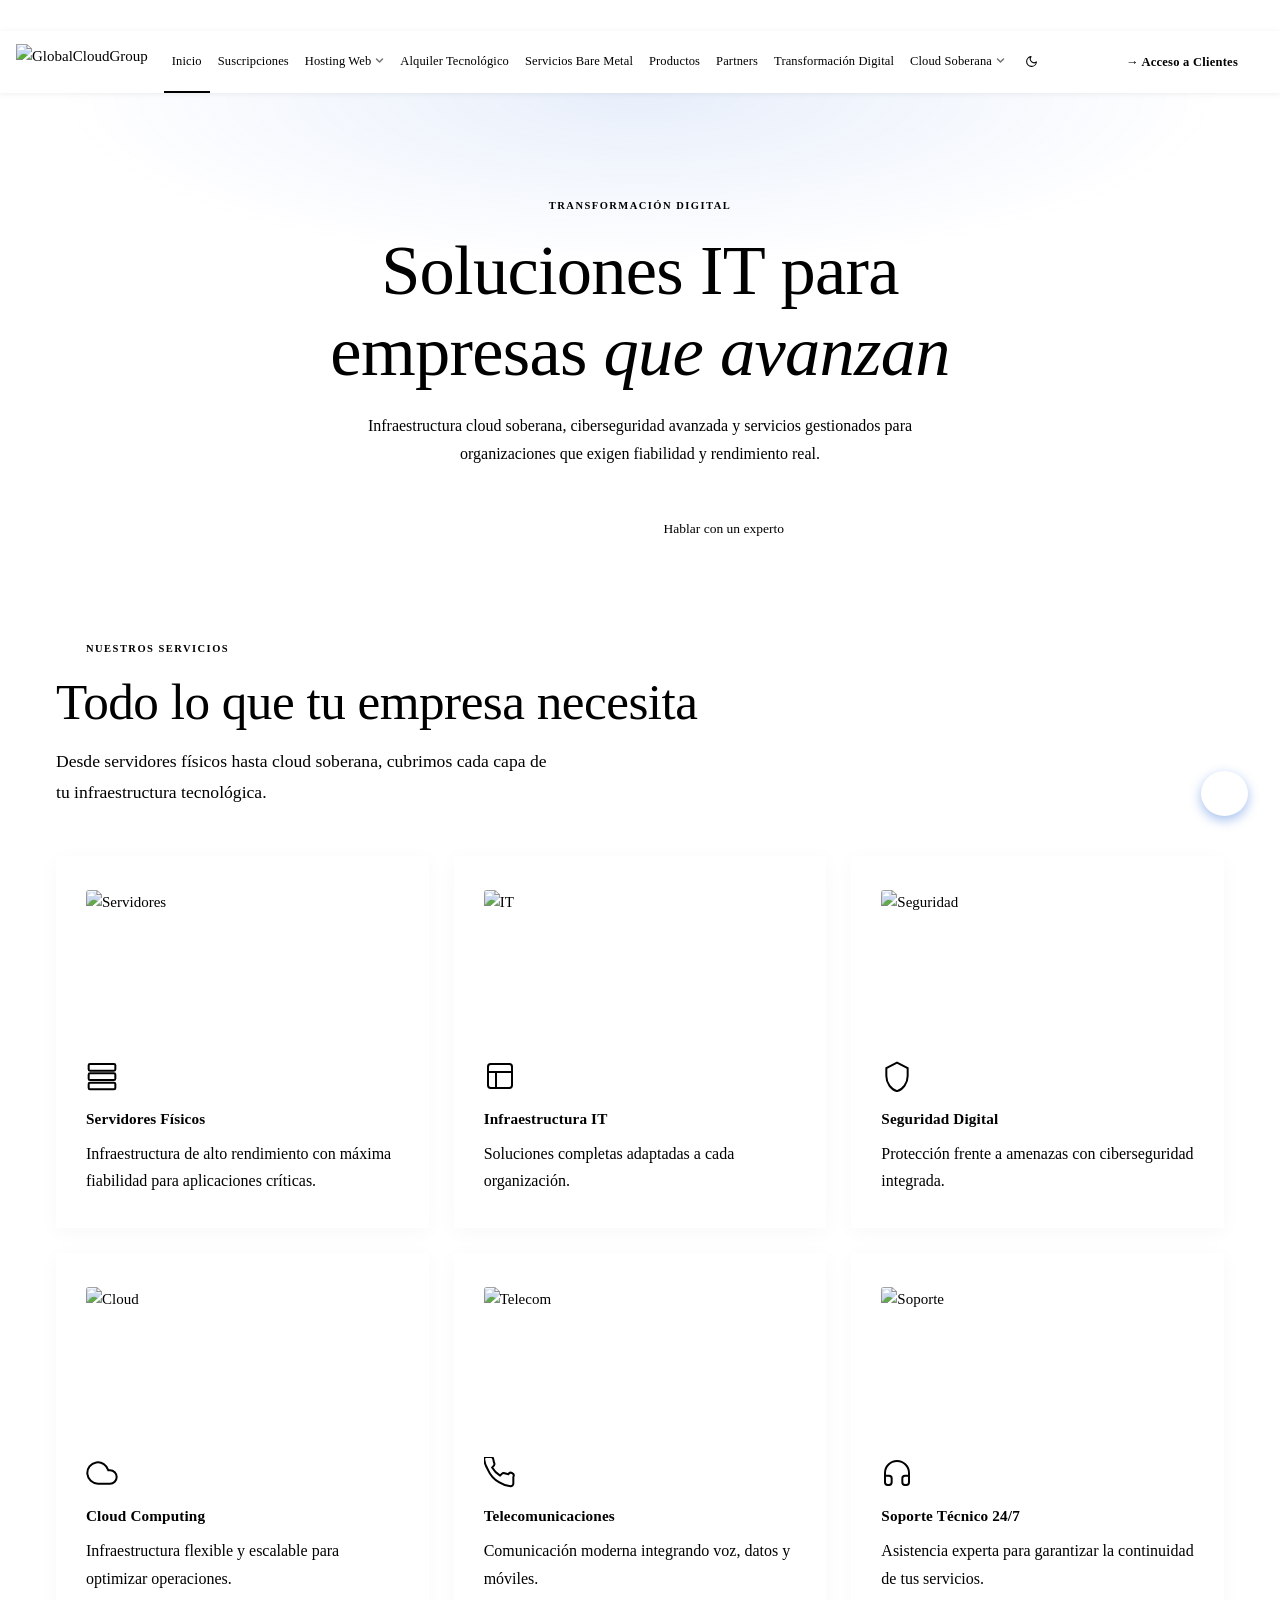
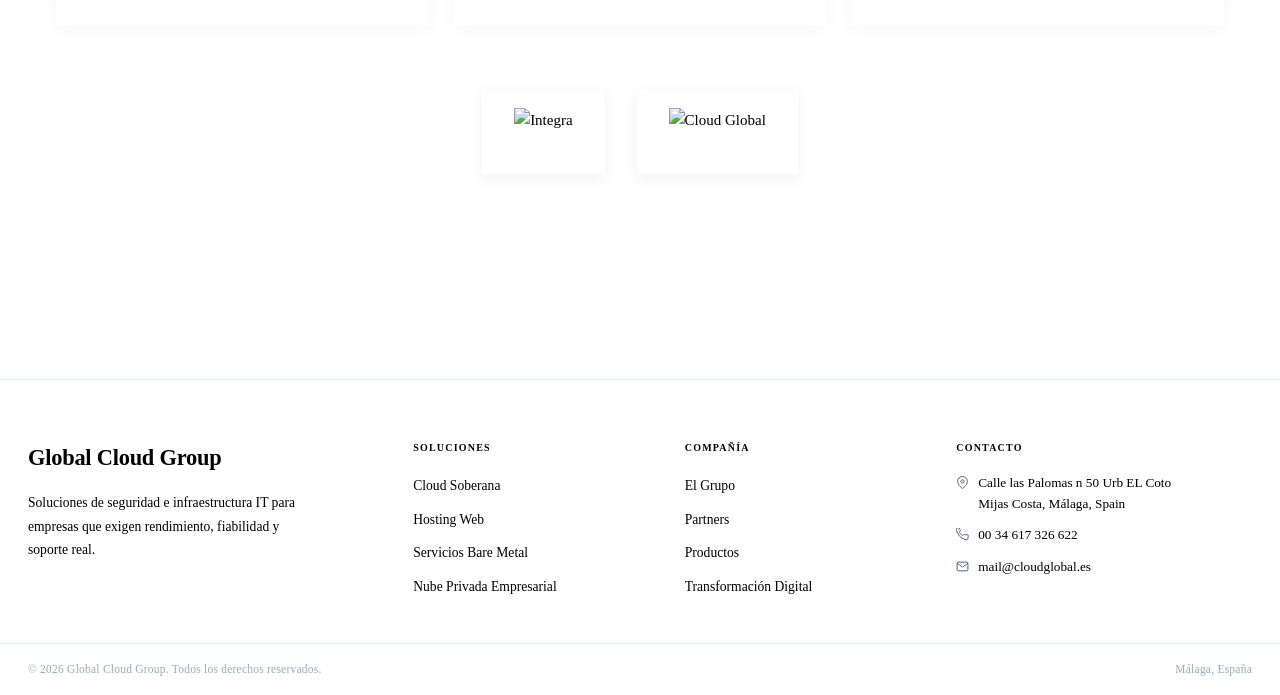
==== commit 53ddb768: "Update Cloud Global UI and remove unnecessary patch files" ====
--- a/index.html
+++ b/index.html
@@ -57,16 +57,28 @@
       </ul>
       <div class="nav-right">
         <div class="theme-pill" onclick="toggleTheme()">
-          <svg viewBox="0 0 24 24" fill="none" stroke="currentColor" stroke-width="2" id="themeIcon">
-            <path d="M21 12.79A9 9 0 1111.21 3 7 7 0 0021 12.79z" />
-          </svg>
-          <span id="themeLabel" data-i18n="modeLight">Modo claro</span>
-        </div>
-        <div class="lang-switcher">
-          <span class="lang-btn active" onclick="setLang('es')">ES</span>
-          <span class="lang-btn" onclick="setLang('en')">EN</span>
-          <span class="lang-btn" onclick="setLang('fr')">FR</span>
-        </div>
+          <span id="themeLabel" style="display:flex;align-items:center;">
+            <svg id="themeIcon" xmlns="http://www.w3.org/2000/svg" width="18" height="18" viewBox="0 0 24 24" fill="none" stroke="currentColor" stroke-width="2" stroke-linecap="round" stroke-linejoin="round">
+              <path d="M21 12.79A9 9 0 1 1 11.21 3 7 7 0 0 0 21 12.79z"/>
+            </svg>
+          </span>
+        </div>
+        <div class="lang-switcher" style="position:relative;">
+          <span class="lang-btn active" id="lang-selected" onclick="toggleLangDrop()" style="display:flex;align-items:center;gap:4px;cursor:pointer;">
+            ES
+            <svg width="9" height="9" viewBox="0 0 12 12" fill="none" stroke="currentColor" stroke-width="2">
+              <polyline points="2,4 6,8 10,4"/>
+            </svg>
+          </span>
+          <div id="lang-drop" style="display:none;position:absolute;top:calc(100% + 6px);right:0;background:var(--nav-bg);border:1px solid var(--nav-border);border-radius:6px;overflow:hidden;z-index:999;min-width:60px;box-shadow:0 6px 20px rgba(0,0,0,0.1);">
+            <span class="lang-btn" onclick="setLang('es');toggleLangDrop()" style="display:block;padding:7px 14px;">ES</span>
+            <span class="lang-btn" onclick="setLang('en');toggleLangDrop()" style="display:block;padding:7px 14px;">EN</span>
+            <span class="lang-btn" onclick="setLang('fr');toggleLangDrop()" style="display:block;padding:7px 14px;">FR</span>
+          </div>
+</div>
+        <span class="btn-nav" style="cursor:pointer;background:transparent;border:1px solid var(--accent);color:var(--accent);" onclick="navigate('login')">
+          &#x2192; Acceso a Clientes
+        </span>
         <span class="btn-nav" id="btn-contact" style="cursor:pointer" onclick="navigate('contacto')" data-i18n="navContact">Contactar</span>
       </div>
     </div>
@@ -148,23 +160,38 @@
       </div>
     </section>
 
+    <section style="padding:32px 20px 32px;display:flex;justify-content:center;gap:32px;flex-wrap:wrap;">
+      <a href="https://integrasl.github.io/tech/" target="_blank" rel="noopener"
+        style="display:flex;align-items:center;justify-content:center;padding:18px 32px;background:var(--surface);border:1px solid var(--border);border-radius:var(--radius-lg);box-shadow:0 4px 16px rgba(0,0,0,0.06);transition:box-shadow .2s,border-color .2s;cursor:pointer;text-decoration:none;"
+        onmouseover="this.style.boxShadow='0 8px 28px rgba(0,0,0,0.13)';this.style.borderColor='var(--accent)'"
+        onmouseout="this.style.boxShadow='0 4px 16px rgba(0,0,0,0.06)';this.style.borderColor='var(--border)'">
+        <img src="asset 10.png" alt="Integra" style="height:48px;width:auto;object-fit:contain;">
+      </a>
+      <a href="#" onclick="navigate('home');return false;"
+        style="display:flex;align-items:center;justify-content:center;padding:18px 32px;background:var(--surface);border:1px solid var(--border);border-radius:var(--radius-lg);box-shadow:0 4px 16px rgba(0,0,0,0.06);transition:box-shadow .2s,border-color .2s;cursor:pointer;text-decoration:none;"
+        onmouseover="this.style.boxShadow='0 8px 28px rgba(0,0,0,0.13)';this.style.borderColor='var(--accent)'"
+        onmouseout="this.style.boxShadow='0 4px 16px rgba(0,0,0,0.06)';this.style.borderColor='var(--border)'">
+        <img src="logo.jpg" alt="Cloud Global" style="height:48px;width:auto;object-fit:contain;">
+      </a>
+    </section>
+
     <section class="stats-band">
       <div class="stats-inner">
         <div class="stat-item">
-          <div class="stat-num" data-target="540">+0</div>
-          <div class="stat-label" data-i18n="sl1">Clientes Activos</div>
+          <div class="stat-num" data-target="19"></div>
+          <div class="stat-label">Years of Excellence</div>
         </div>
         <div class="stat-item">
-          <div class="stat-num" data-target="99">0%</div>
-          <div class="stat-label" data-i18n="sl2">Uptime Garantizado</div>
+          <div class="stat-num" data-target="+200">200+</div>
+          <div class="stat-label">Team Members</div>
         </div>
         <div class="stat-item">
-          <div class="stat-num" data-target="24">0/7</div>
-          <div class="stat-label" data-i18n="sl3">Soporte Técnico</div>
+          <div class="stat-num" data-target="+500">500+</div>
+          <div class="stat-label">Projects Delivered</div>
         </div>
         <div class="stat-item">
-          <div class="stat-num" data-target="15">+0</div>
-          <div class="stat-label" data-i18n="sl4">Años de Experiencia</div>
+          <div class="stat-num" data-target="+50">50+</div>
+          <div class="stat-label">Countries Served</div>
         </div>
       </div>
     </section>
@@ -837,6 +864,133 @@
     </section>
     
   </div>
+  
+  <!-- PÁGINA LOGIN -->
+  <div class="page" id="page-login">
+  <div style="min-height:70vh;display:flex;align-items:center;justify-content:center;padding:60px 20px;">
+    <div style="background:var(--surface);border:1px solid var(--border);border-radius:var(--radius-lg);padding:40px 36px;width:100%;max-width:400px;box-shadow:0 8px 32px rgba(0,0,0,0.08);">
+
+      <h2 style="font-family:var(--font-display);font-size:1.5rem;font-weight:600;color:var(--text);text-align:center;margin-bottom:28px;">
+        Acceso a Clientes
+      </h2>
+
+      <div class="form-group">
+        <label class="form-label">Email</label>
+        <div class="form-input-wrap">
+          <svg viewBox="0 0 24 24" fill="none" stroke="currentColor" stroke-width="1.5">
+            <path d="M4 4h16c1.1 0 2 .9 2 2v12c0 1.1-.9 2-2 2H4c-1.1 0-2-.9-2-2V6c0-1.1.9-2 2-2z"/>
+            <polyline points="22,6 12,13 2,6"/>
+          </svg>
+          <input type="email" placeholder="m@example.com" class="form-input" id="login-email">
+        </div>
+      </div>
+
+      <div class="form-group">
+        <label class="form-label">Contraseña</label>
+        <div class="form-input-wrap">
+          <svg viewBox="0 0 24 24" fill="none" stroke="currentColor" stroke-width="1.5">
+            <rect x="3" y="11" width="18" height="11" rx="2"/>
+            <path d="M7 11V7a5 5 0 0110 0v4"/>
+          </svg>
+          <input type="password" placeholder="" class="form-input" id="login-pass">
+        </div>
+      </div>
+
+      <button class="form-submit" style="margin-top:8px;" onclick="handleLogin()">
+        <svg viewBox="0 0 24 24" fill="none" stroke="currentColor" stroke-width="2" width="16" height="16">
+          <path d="M15 3h4a2 2 0 012 2v14a2 2 0 01-2 2h-4M10 17l5-5-5-5M15 12H3"/>
+        </svg>
+        Acceso a Clientes
+      </button>
+
+      <div style="text-align:center;margin-top:20px;">
+        <p style="font-size:11px;letter-spacing:0.08em;text-transform:uppercase;color:var(--text-3);margin-bottom:12px;">¿No tiene una cuenta?</p>
+        <button onclick="navigate('registro')" style="width:100%;padding:10px;background:transparent;border:1px solid var(--border);border-radius:var(--radius);font-size:13.5px;font-weight:500;color:var(--text);cursor:pointer;transition:border-color .2s,color .2s;"
+          onmouseover="this.style.borderColor='var(--accent)';this.style.color='var(--accent)'"
+          onmouseout="this.style.borderColor='';this.style.color=''">
+          Registrarse
+        </button>
+      </div>
+
+    </div>
+  </div>
+</div>
+  
+   
+  <!-- PÁGINA REGISTRO -->
+  <div class="page" id="page-registro">
+  <div style="min-height:70vh;display:flex;align-items:center;justify-content:center;padding:60px 20px;">
+    <div style="background:var(--surface);border:1px solid var(--border);border-radius:var(--radius-lg);padding:40px 36px;width:100%;max-width:520px;box-shadow:0 8px 32px rgba(0,0,0,0.08);">
+
+      <h2 style="font-family:var(--font-display);font-size:1.5rem;font-weight:600;color:var(--text);text-align:center;margin-bottom:28px;">
+        Crear Cuenta
+      </h2>
+
+      <div class="form-group">
+        <label class="form-label">Nombre completo</label>
+        <div class="form-input-wrap">
+          <svg viewBox="0 0 24 24" fill="none" stroke="currentColor" stroke-width="1.5">
+            <path d="M20 21v-2a4 4 0 00-4-4H8a4 4 0 00-4 4v2"/>
+            <circle cx="12" cy="7" r="4"/>
+          </svg>
+          <input type="text" placeholder="Nombre y apellidos" class="form-input" id="reg-name">
+        </div>
+      </div>
+
+      <div class="form-group">
+        <label class="form-label">Email</label>
+        <div class="form-input-wrap">
+          <svg viewBox="0 0 24 24" fill="none" stroke="currentColor" stroke-width="1.5">
+            <path d="M4 4h16c1.1 0 2 .9 2 2v12c0 1.1-.9 2-2 2H4c-1.1 0-2-.9-2-2V6c0-1.1.9-2 2-2z"/>
+            <polyline points="22,6 12,13 2,6"/>
+          </svg>
+          <input type="email" placeholder="m@example.com" class="form-input" id="reg-email">
+        </div>
+      </div>
+
+      <div class="form-group">
+        <label class="form-label">Contraseña</label>
+        <div class="form-input-wrap">
+          <svg viewBox="0 0 24 24" fill="none" stroke="currentColor" stroke-width="1.5">
+            <rect x="3" y="11" width="18" height="11" rx="2"/>
+            <path d="M7 11V7a5 5 0 0110 0v4"/>
+          </svg>
+          <input type="password" placeholder="" class="form-input" id="reg-pass">
+        </div>
+      </div>
+
+      <div class="form-group">
+        <label class="form-label">Confirmar contraseña</label>
+        <div class="form-input-wrap">
+          <svg viewBox="0 0 24 24" fill="none" stroke="currentColor" stroke-width="1.5">
+            <rect x="3" y="11" width="18" height="11" rx="2"/>
+            <path d="M7 11V7a5 5 0 0110 0v4"/>
+          </svg>
+          <input type="password" placeholder="" class="form-input" id="reg-pass2">
+        </div>
+      </div>
+
+      <button class="form-submit" style="margin-top:8px;" onclick="handleRegister()">
+        <svg viewBox="0 0 24 24" fill="none" stroke="currentColor" stroke-width="2" width="16" height="16">
+          <path d="M16 21v-2a4 4 0 00-4-4H6a4 4 0 00-4 4v2"/><circle cx="9" cy="7" r="4"/>
+          <line x1="19" y1="8" x2="19" y2="14"/><line x1="22" y1="11" x2="16" y2="11"/>
+        </svg>
+        Crear cuenta
+      </button>
+
+      <div style="text-align:center;margin-top:20px;">
+        <p style="font-size:11px;letter-spacing:0.08em;text-transform:uppercase;color:var(--text-3);margin-bottom:12px;">¿Ya tiene una cuenta?</p>
+        <button onclick="navigate('login')" style="width:100%;padding:10px;background:transparent;border:1px solid var(--border);border-radius:var(--radius);font-size:13.5px;font-weight:500;color:var(--text);cursor:pointer;transition:border-color .2s,color .2s;"
+          onmouseover="this.style.borderColor='var(--accent)';this.style.color='var(--accent)'"
+          onmouseout="this.style.borderColor='';this.style.color=''">
+          Iniciar sesión
+        </button>
+      </div>
+
+    </div>
+  </div>
+</div>
+
   <div class="page" id="page-contacto">
     <div class="breadcrumb"><span class="bc-link" onclick="navigate('home')" data-i18n="bcInicio">Inicio</span><span class="bc-sep"> /
       </span><span class="bc-current" data-i18n="bcContacto">Contacto</span></div>
--- a/styles.css
+++ b/styles.css
@@ -91,9 +91,9 @@
     }
 
     .nav-wrap {
-      max-width: 1280px;
+      max-width: 1400px;
       margin: 0 auto;
-      padding: 0 28px;
+      padding: 0 16px;
       height: 62px;
       display: flex;
       align-items: center;
@@ -102,7 +102,7 @@
     .logo {
       display: flex;
       align-items: center;
-      margin-right: 32px;
+      margin-right: 16px;
       flex-shrink: 0;
       cursor: pointer;
     }
@@ -127,9 +127,9 @@
       display: flex;
       align-items: center;
       gap: 4px;
-      padding: 0 13px;
+      padding: 0 8px;
       height: 62px;
-      font-size: 13px;
+      font-size: 12.5px;
       font-weight: 500;
       color: var(--nav-text);
       cursor: pointer;
@@ -214,7 +214,7 @@
       margin-left: auto;
       display: flex;
       align-items: center;
-      gap: 12px;
+      gap: 8px;
     }
 
     .theme-pill {
@@ -244,7 +244,7 @@
     }
 
     .btn-nav {
-      padding: 8px 20px;
+      padding: 3px 8px;
       background: var(--accent);
       color: #fff;
       border-radius: var(--radius);
@@ -357,22 +357,23 @@
     }
 
     .g-card::before {
-      content: '';
-      position: absolute;
-      top: 0;
-      left: 0;
-      width: 2px;
-      height: 0;
-      background: var(--accent);
-      transition: height 0.3s ease;
+      display: none;
     }
 
     .g-card:hover {
       background: var(--surface2);
-    }
-
-    .g-card:hover::before {
-      height: 100%;
+      transform: translateY(-10px);
+      box-shadow: 0 22px 48px rgba(10, 95, 214, 0.12), 0 0 0 1px var(--accent);
+      border-color: var(--accent);
+    }
+
+    .g-card:hover .g-card-icon {
+      transform: scale(1.1) translateY(-2px);
+      color: var(--accent);
+    }
+
+    .g-card-icon {
+      transition: transform 0.3s ease, color 0.3s ease;
     }
 
     .g-card-img {
@@ -495,7 +496,7 @@
    HOME SERVICES
 ═══════════════════════════════════ */
     .home-services {
-      padding: 0 28px 88px;
+      padding: 0 28px 32px;
     }
 
     .home-services .section-wrap {
@@ -545,7 +546,18 @@
       border: 1px solid var(--border);
       border-radius: var(--radius-lg);
       box-shadow: 0 4px 20px rgba(0,0,0,0.03);
-      transition: transform var(--ease), box-shadow var(--ease);
+      transition: transform var(--ease), box-shadow var(--ease), border-color var(--ease);
+    }
+
+    .price-card:hover {
+      transform: translateY(-10px);
+      border-color: var(--accent);
+      box-shadow: 0 22px 48px rgba(10, 95, 214, 0.12), 0 0 0 1px var(--accent);
+    }
+
+    .price-card.featured:hover {
+      transform: translateY(-15px);
+      box-shadow: 0 22px 48px rgba(10, 95, 214, 0.25);
     }
 
     .price-card.featured {
@@ -741,7 +753,7 @@
     }
 
     .footer-col ul li a:hover {
-      color: #fff;
+      color: var(--accent);
     }
 
     .footer-contact-list {
@@ -893,8 +905,17 @@
     }
 
     .subs-card:hover {
+      transform: translateY(-10px);
       border-color: var(--accent);
-      box-shadow: 0 8px 32px rgba(26, 95, 212, 0.10);
+      box-shadow: 0 22px 48px rgba(10, 95, 214, 0.12), 0 0 0 1px var(--accent);
+    }
+
+    .subs-card:hover .subs-icon {
+      transform: scale(1.1) translateY(-2px);
+    }
+
+    .subs-icon {
+      transition: transform 0.3s ease;
     }
 
     .subs-card-img {
@@ -1070,8 +1091,17 @@
     }
 
     .daas-card:hover {
+      transform: translateY(-10px);
       border-color: var(--accent);
-      box-shadow: 0 6px 24px rgba(26, 95, 212, .1);
+      box-shadow: 0 22px 48px rgba(10, 95, 214, 0.12), 0 0 0 1px var(--accent);
+    }
+
+    .daas-card:hover .daas-card-icon {
+      transform: scale(1.1) translateY(-2px);
+    }
+
+    .daas-card-icon {
+      transition: transform 0.3s ease;
     }
 
     .daas-card-corp {
@@ -1690,20 +1720,20 @@
       right: 32px;
       width: 50px;
       height: 50px;
-      background: #25d366;
+      background: var(--accent);
       color: #fff;
       border-radius: 50%;
       display: flex;
       align-items: center;
       justify-content: center;
-      box-shadow: 0 4px 12px rgba(37, 211, 102, 0.4);
+      box-shadow: 0 4px 12px rgba(26, 95, 212, 0.4);
       z-index: 800;
       transition: transform .3s, box-shadow .3s;
     }
 
     .whatsapp-btn:hover {
       transform: scale(1.1);
-      box-shadow: 0 6px 16px rgba(37, 211, 102, 0.5);
+      box-shadow: 0 6px 16px rgba(26, 95, 212, 0.5);
     }
 
     .whatsapp-btn svg {
@@ -2118,3 +2148,121 @@
   transition: transform 0.2s, box-shadow 0.2s;
 }
       
+/* ===== PRODUCTOS PAGE - PROD-CARD ===== */
+.prod-grid {
+  display: grid;
+  grid-template-columns: repeat(3, 1fr);
+  gap: 25px;
+  margin-top: 8px;
+}
+
+.prod-card {
+  background: var(--surface);
+  border: 1px solid var(--border);
+  border-radius: var(--radius-lg);
+  padding: 34px 30px;
+  display: flex;
+  flex-direction: column;
+  gap: 12px;
+  cursor: pointer;
+  position: relative;
+  overflow: hidden;
+  box-shadow: 0 4px 20px rgba(0,0,0,0.03);
+  transition: background var(--ease), box-shadow var(--ease), transform var(--ease);
+}
+
+.prod-card::before {
+  display: none;
+}
+
+.prod-card:hover {
+  background: var(--surface2);
+  box-shadow: 0 22px 48px rgba(10, 95, 214, 0.12), 0 0 0 1px var(--accent);
+  transform: translateY(-10px);
+  border-color: var(--accent);
+}
+
+.prod-card:hover .prod-icon {
+  transform: scale(1.1) translateY(-2px);
+}
+
+.prod-icon {
+  transition: transform 0.3s ease, color 0.3s ease;
+}
+
+.prod-tag {
+  font-size: 10px;
+  font-weight: 700;
+  letter-spacing: 0.12em;
+  text-transform: uppercase;
+  color: var(--accent);
+  margin-bottom: 4px;
+}
+
+.prod-icon {
+  width: 32px;
+  height: 32px;
+  color: var(--accent);
+  margin-bottom: 6px;
+  flex-shrink: 0;
+}
+
+.prod-icon svg {
+  width: 100%;
+  height: 100%;
+}
+
+.prod-card h3 {
+  font-size: 0.95rem;
+  font-weight: 600;
+  color: var(--text);
+  margin-bottom: 6px;
+  letter-spacing: 0.01em;
+}
+
+.prod-card p {
+  font-size: 0.9rem;
+  color: var(--text-2);
+  line-height: 1.7;
+  font-weight: 300;
+}
+
+@media (max-width: 1024px) {
+  .prod-grid {
+    grid-template-columns: repeat(2, 1fr);
+  }
+}
+
+@media (max-width: 768px) {
+  .prod-grid {
+    grid-template-columns: 1fr !important;
+  }
+  .prod-card {
+    padding: 24px 20px;
+  }
+}
+
+.whatsapp-btn {
+  width: 47px !important;
+  height: 45px !important;
+}
+
+.whatsapp-btn svg, 
+.whatsapp-btn img {
+  width: 28px !important;
+  height: 28px !important;
+}
+
+/* Solo para móviles */
+@media (max-width: 768px) {
+  .whatsapp-btn {
+    width: 45px !important;
+    height: 45px !important;
+  }
+  
+  .whatsapp-btn svg, 
+  .whatsapp-btn img {
+    width: 24px !important;
+    height: 24px !important;
+  }
+}
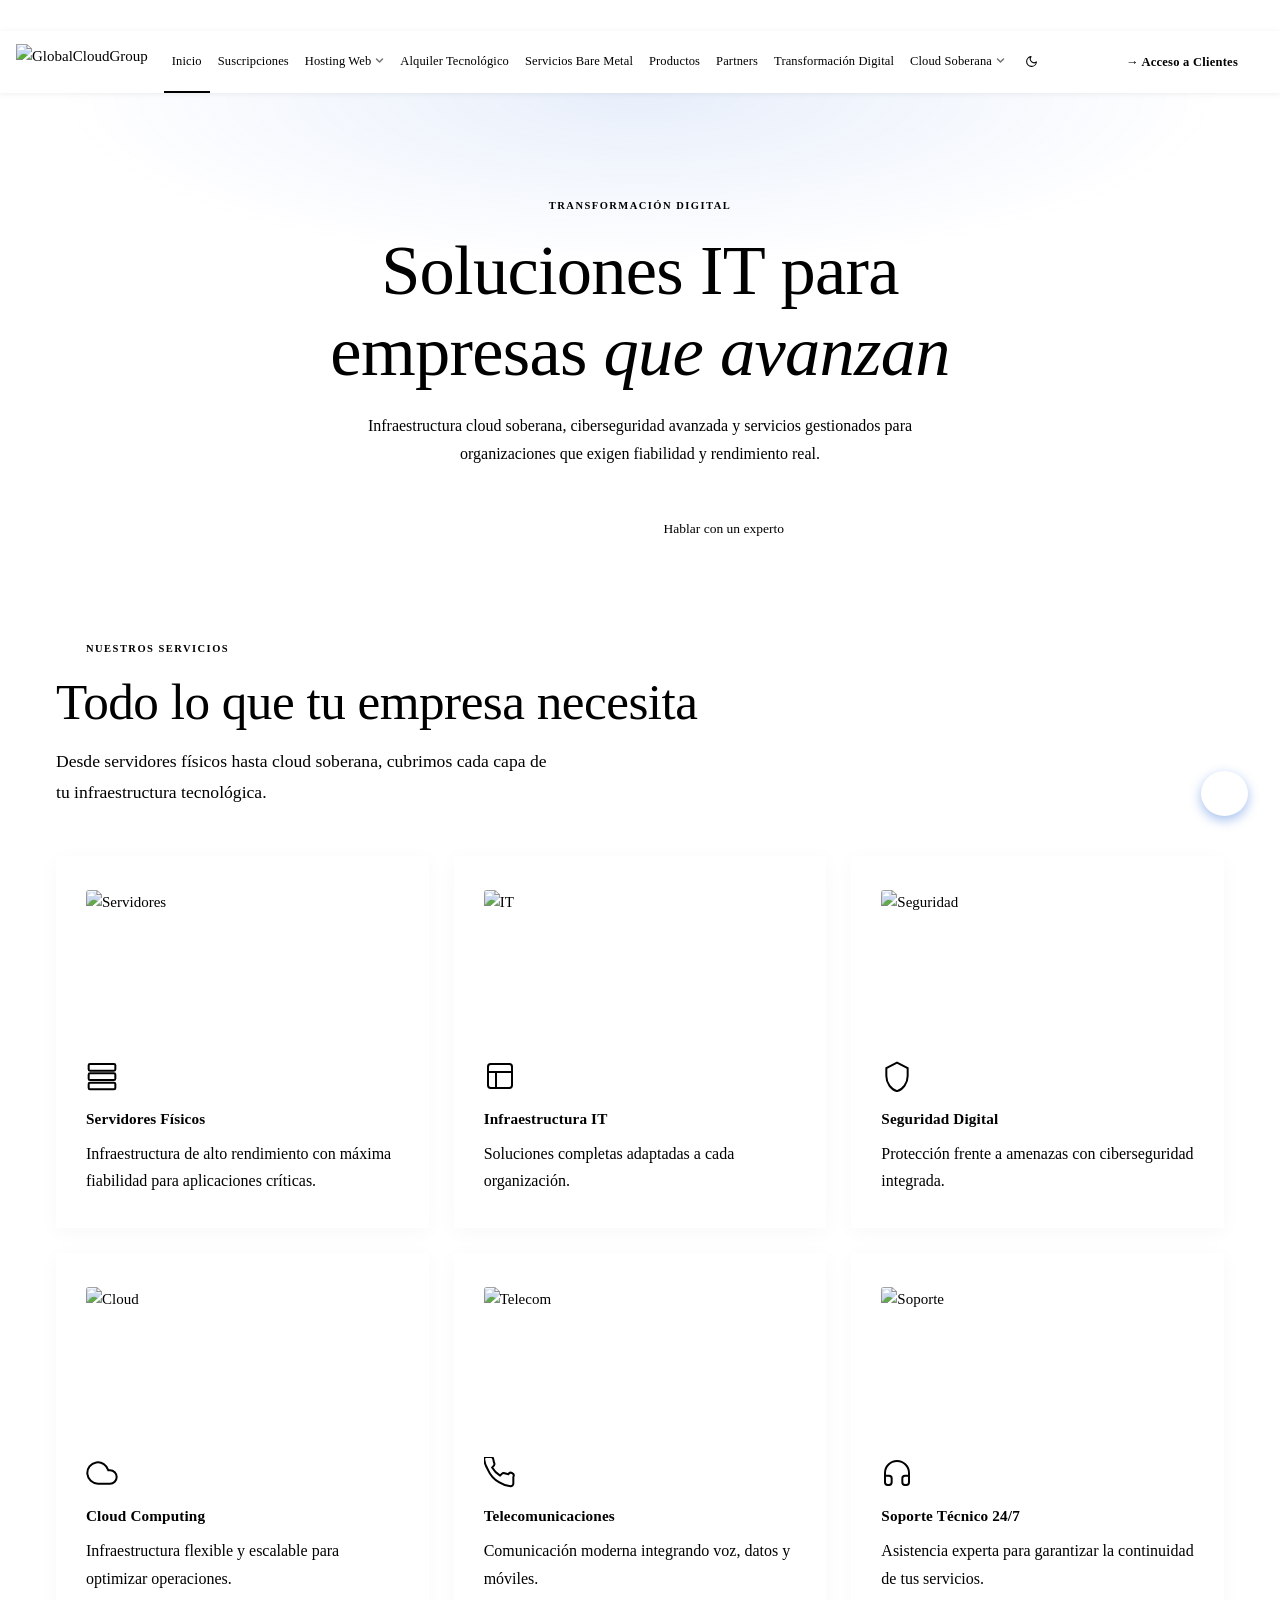
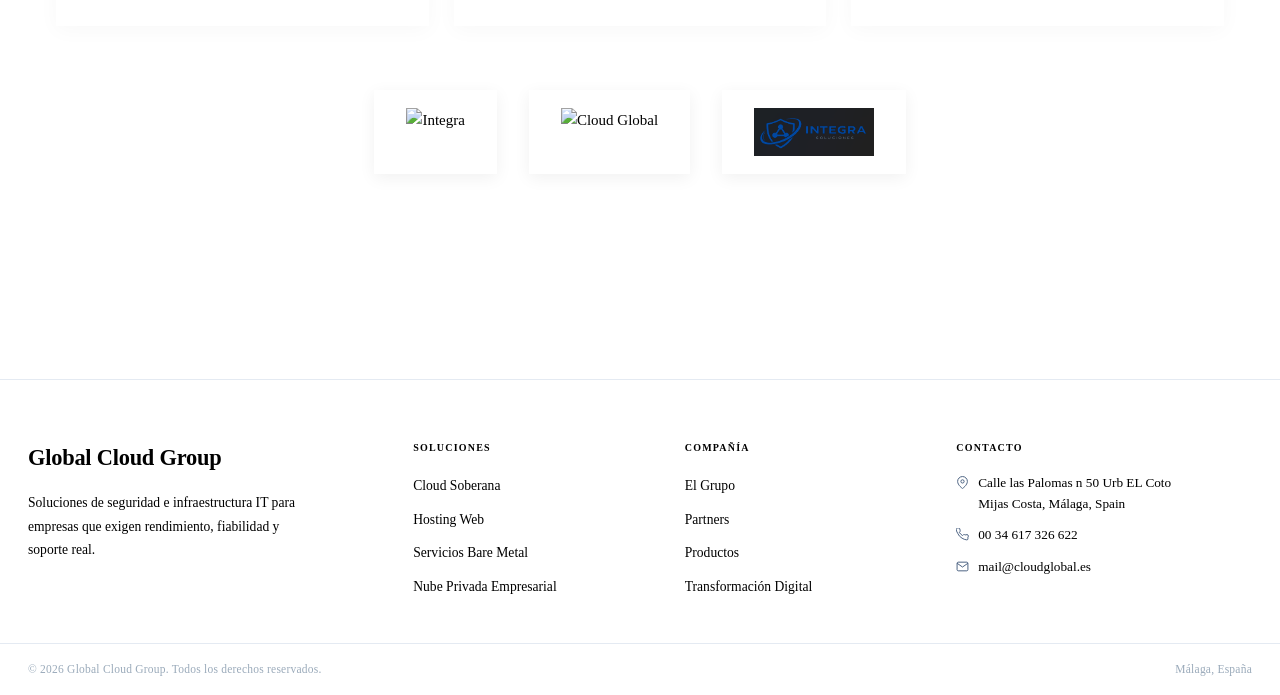
==== commit 4e7e7c5d: "Update project files" ====
--- a/index.html
+++ b/index.html
@@ -162,16 +162,22 @@
 
     <section style="padding:32px 20px 32px;display:flex;justify-content:center;gap:32px;flex-wrap:wrap;">
       <a href="https://integrasl.github.io/tech/" target="_blank" rel="noopener"
-        style="display:flex;align-items:center;justify-content:center;padding:18px 32px;background:var(--surface);border:1px solid var(--border);border-radius:var(--radius-lg);box-shadow:0 4px 16px rgba(0,0,0,0.06);transition:box-shadow .2s,border-color .2s;cursor:pointer;text-decoration:none;"
+        style="display:flex;align-items:center;justify-content:center;padding:18px 32px;background:#ffffff;border:1px solid var(--border);border-radius:var(--radius-lg);box-shadow:0 4px 16px rgba(0,0,0,0.06);transition:box-shadow .2s,border-color .2s;cursor:pointer;text-decoration:none;"
         onmouseover="this.style.boxShadow='0 8px 28px rgba(0,0,0,0.13)';this.style.borderColor='var(--accent)'"
         onmouseout="this.style.boxShadow='0 4px 16px rgba(0,0,0,0.06)';this.style.borderColor='var(--border)'">
         <img src="asset 10.png" alt="Integra" style="height:48px;width:auto;object-fit:contain;">
       </a>
       <a href="#" onclick="navigate('home');return false;"
-        style="display:flex;align-items:center;justify-content:center;padding:18px 32px;background:var(--surface);border:1px solid var(--border);border-radius:var(--radius-lg);box-shadow:0 4px 16px rgba(0,0,0,0.06);transition:box-shadow .2s,border-color .2s;cursor:pointer;text-decoration:none;"
+        style="display:flex;align-items:center;justify-content:center;padding:18px 32px;background:#ffffff;border:1px solid var(--border);border-radius:var(--radius-lg);box-shadow:0 4px 16px rgba(0,0,0,0.06);transition:box-shadow .2s,border-color .2s;cursor:pointer;text-decoration:none;"
         onmouseover="this.style.boxShadow='0 8px 28px rgba(0,0,0,0.13)';this.style.borderColor='var(--accent)'"
         onmouseout="this.style.boxShadow='0 4px 16px rgba(0,0,0,0.06)';this.style.borderColor='var(--border)'">
         <img src="logo.jpg" alt="Cloud Global" style="height:48px;width:auto;object-fit:contain;">
+      </a>
+      <a href="https://comercialsl.github.io/tech/" target="_blank" rel="noopener"
+        style="display:flex;align-items:center;justify-content:center;padding:18px 32px;background:#ffffff;border:1px solid var(--border);border-radius:var(--radius-lg);box-shadow:0 4px 16px rgba(0,0,0,0.06);transition:box-shadow .2s,border-color .2s;cursor:pointer;text-decoration:none;"
+        onmouseover="this.style.boxShadow='0 8px 28px rgba(0,0,0,0.13)';this.style.borderColor='var(--accent)'"
+        onmouseout="this.style.boxShadow='0 4px 16px rgba(0,0,0,0.06)';this.style.borderColor='var(--border)'">
+        <img src="logoo.png" alt="Comercial" style="height:48px;width:auto;object-fit:contain;">
       </a>
     </section>
 
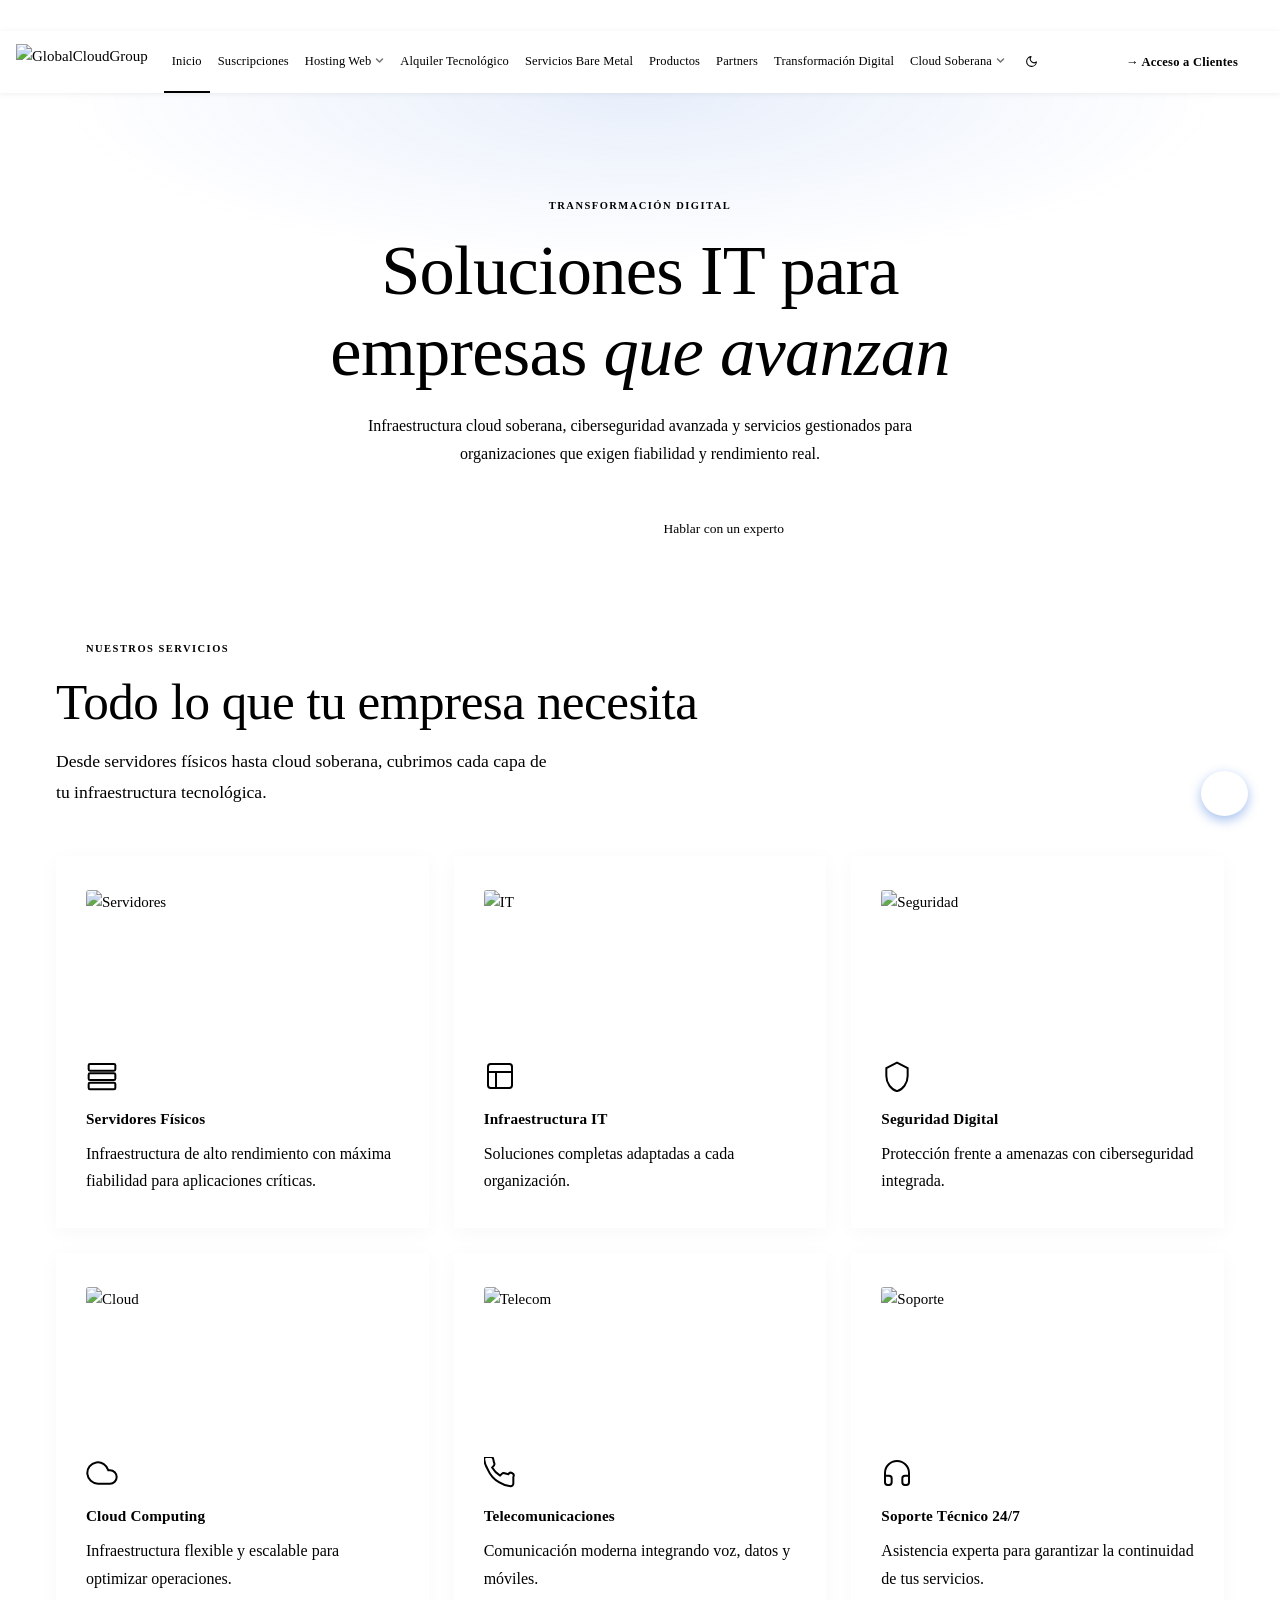
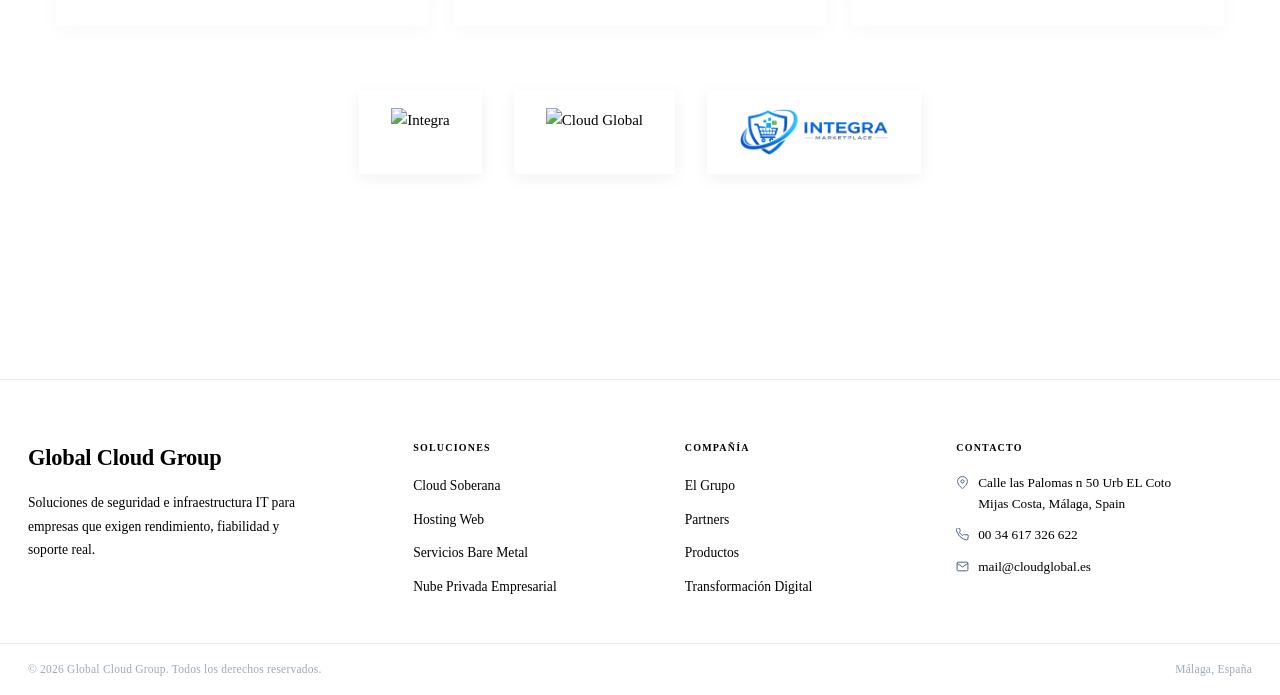
==== commit 13ecb227: "Update logo reference to logotipo.png and add cropped logo image" ====
--- a/index.html
+++ b/index.html
@@ -177,7 +177,7 @@
         style="display:flex;align-items:center;justify-content:center;padding:18px 32px;background:#ffffff;border:1px solid var(--border);border-radius:var(--radius-lg);box-shadow:0 4px 16px rgba(0,0,0,0.06);transition:box-shadow .2s,border-color .2s;cursor:pointer;text-decoration:none;"
         onmouseover="this.style.boxShadow='0 8px 28px rgba(0,0,0,0.13)';this.style.borderColor='var(--accent)'"
         onmouseout="this.style.boxShadow='0 4px 16px rgba(0,0,0,0.06)';this.style.borderColor='var(--border)'">
-        <img src="logoo.png" alt="Comercial" style="height:48px;width:auto;object-fit:contain;">
+        <img src="logotipo.png" alt="Comercial" style="height:48px;width:auto;object-fit:contain;">
       </a>
     </section>
 
